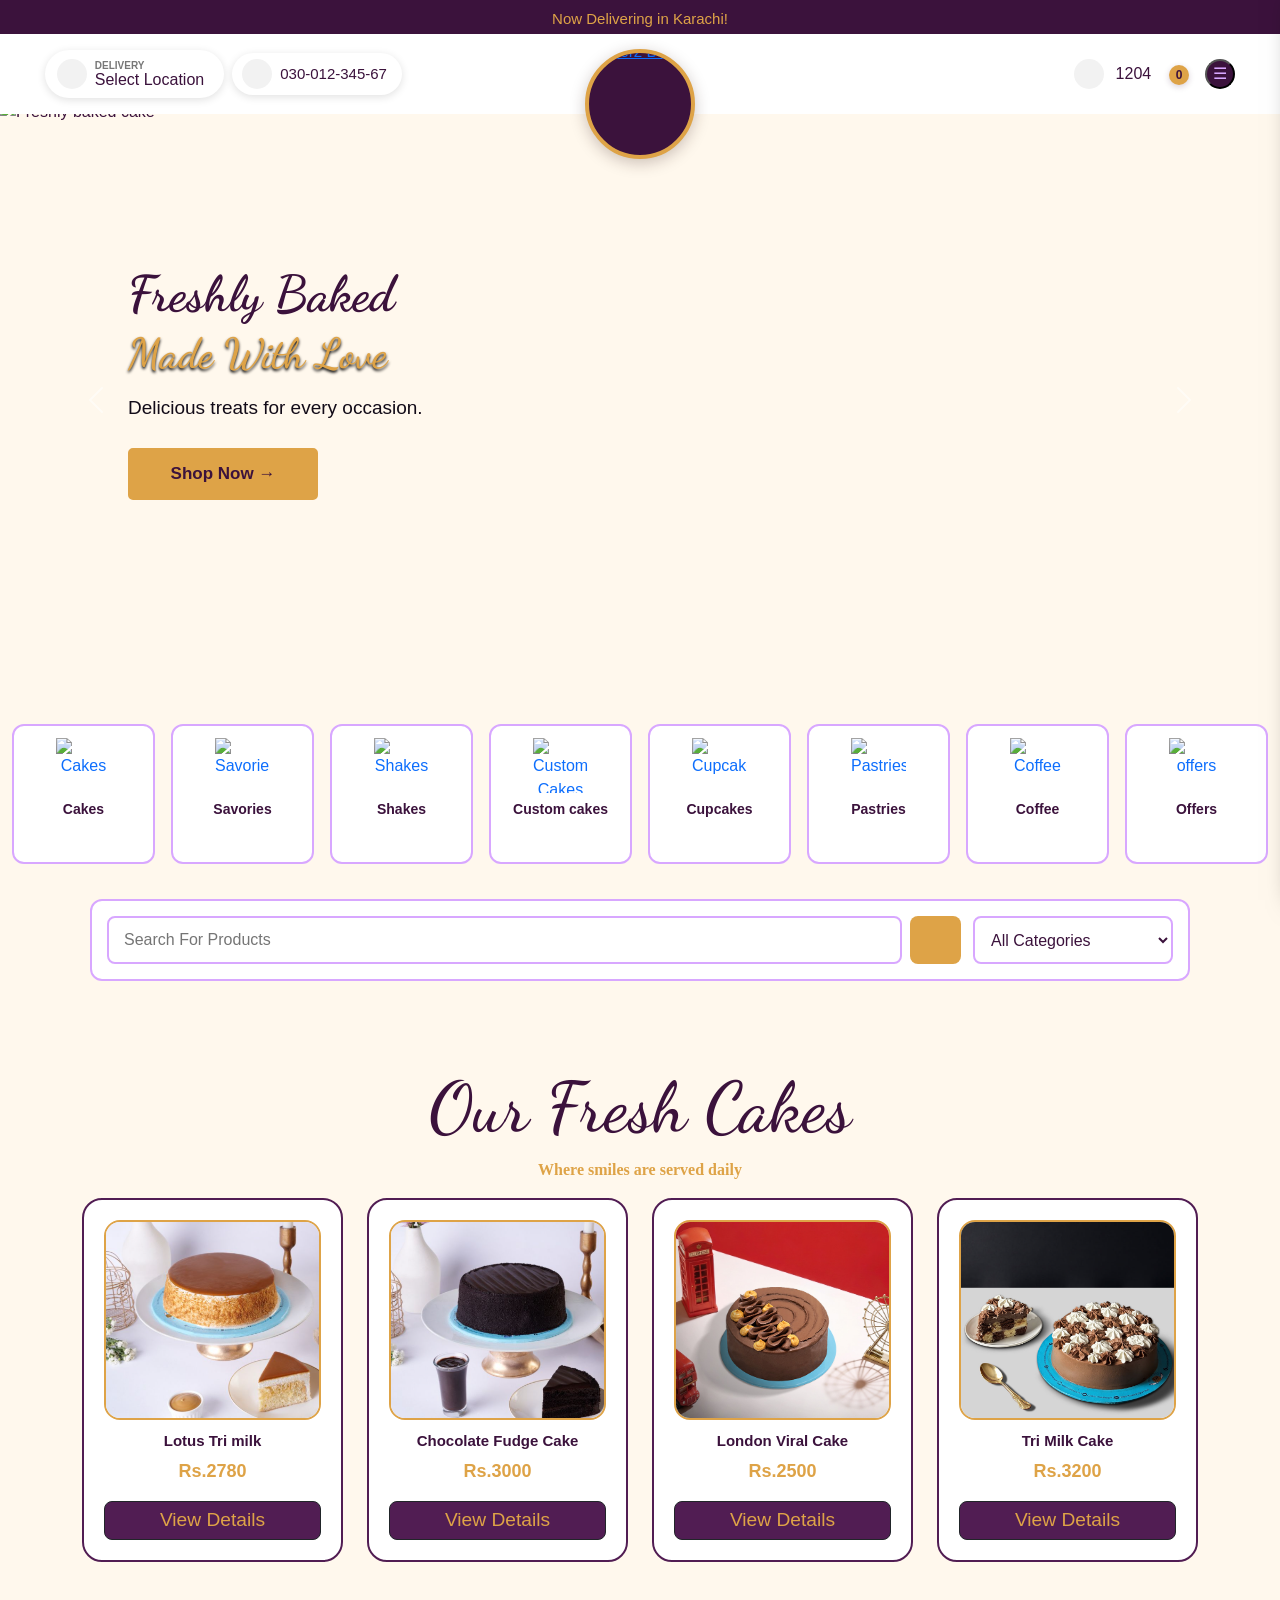
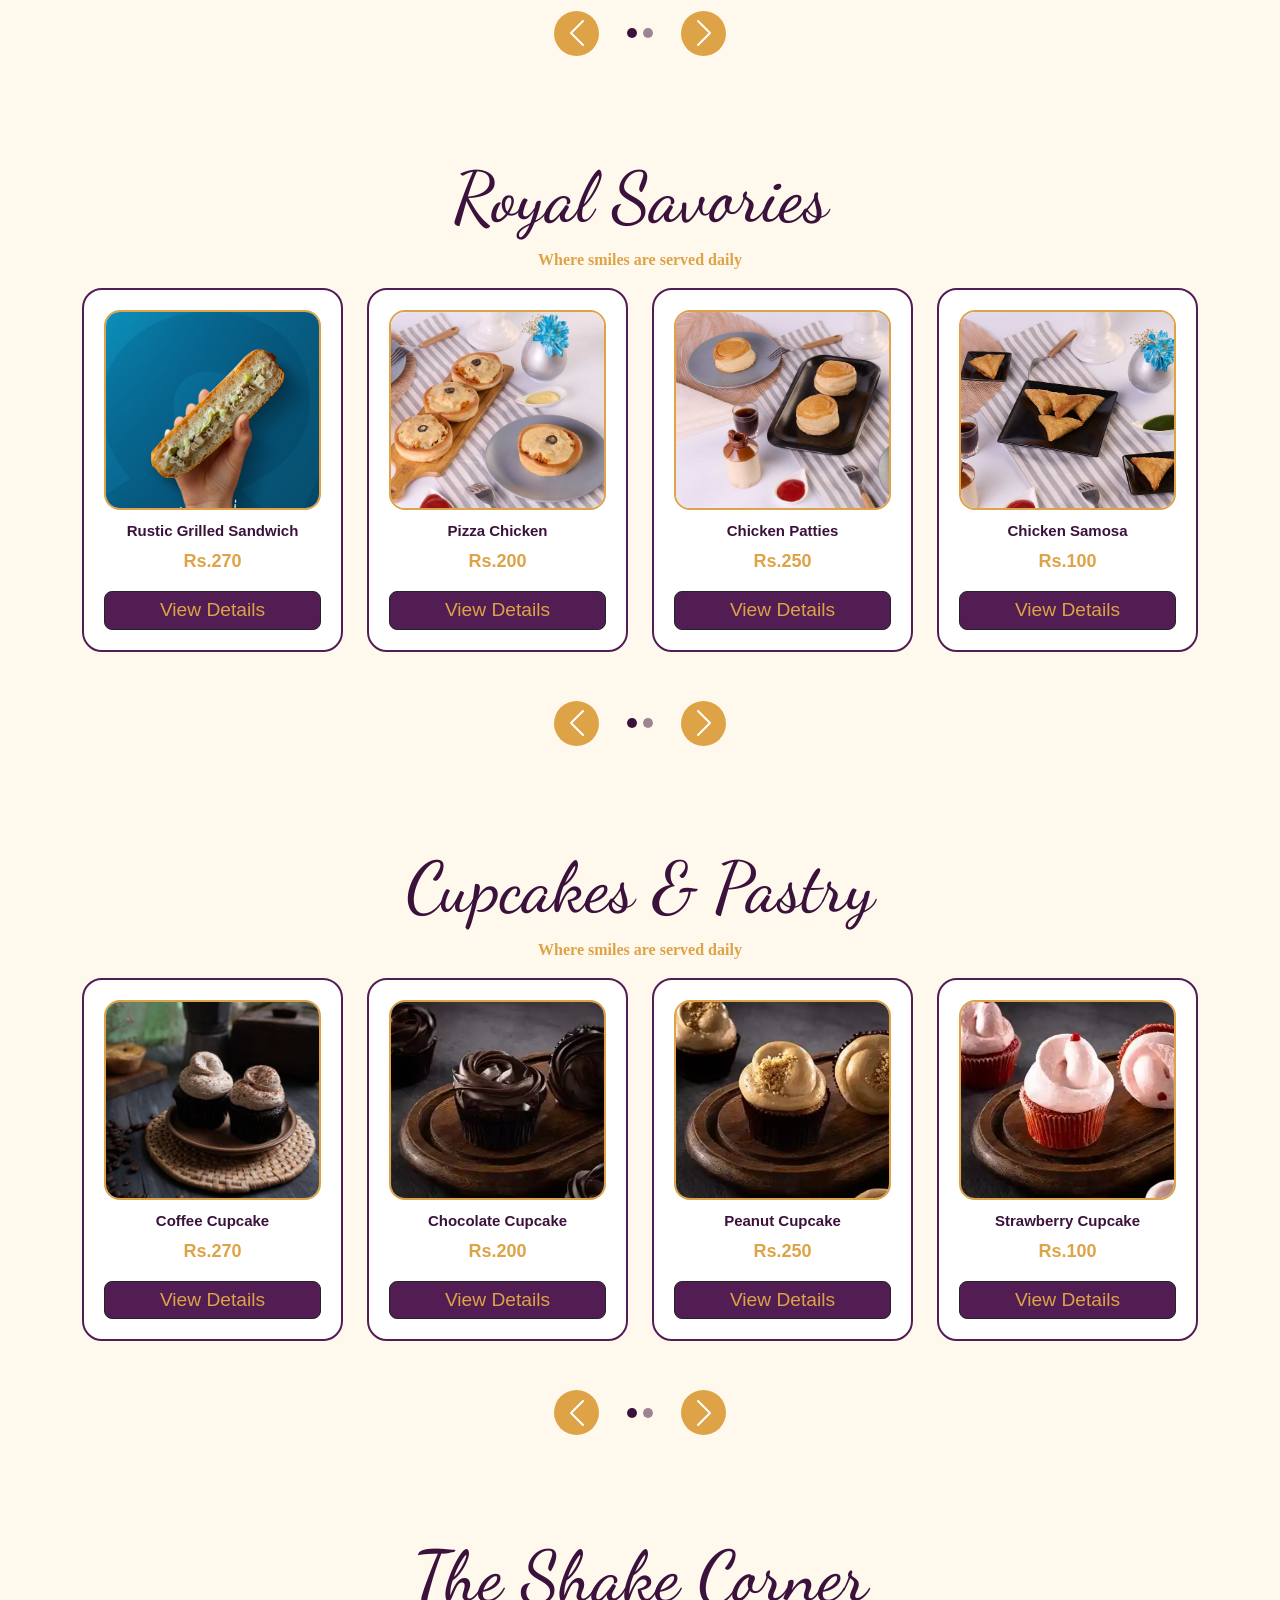
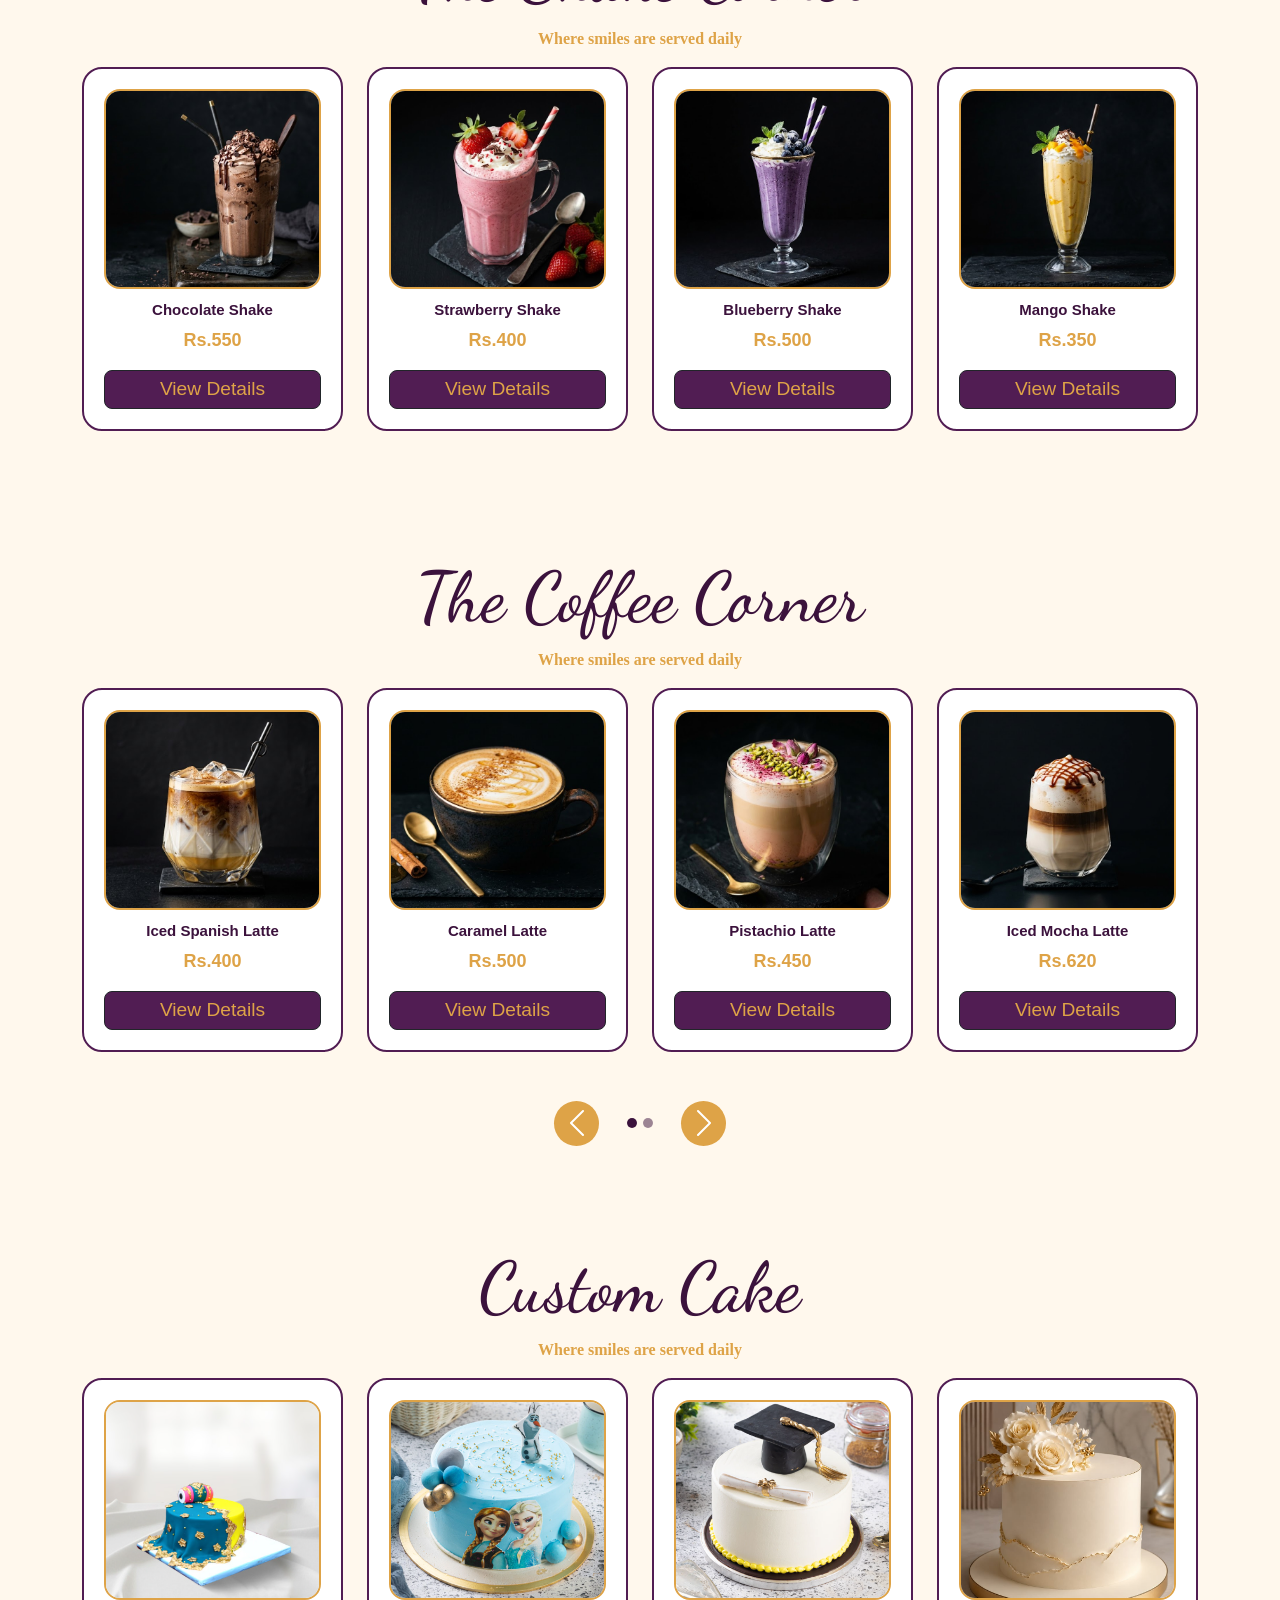
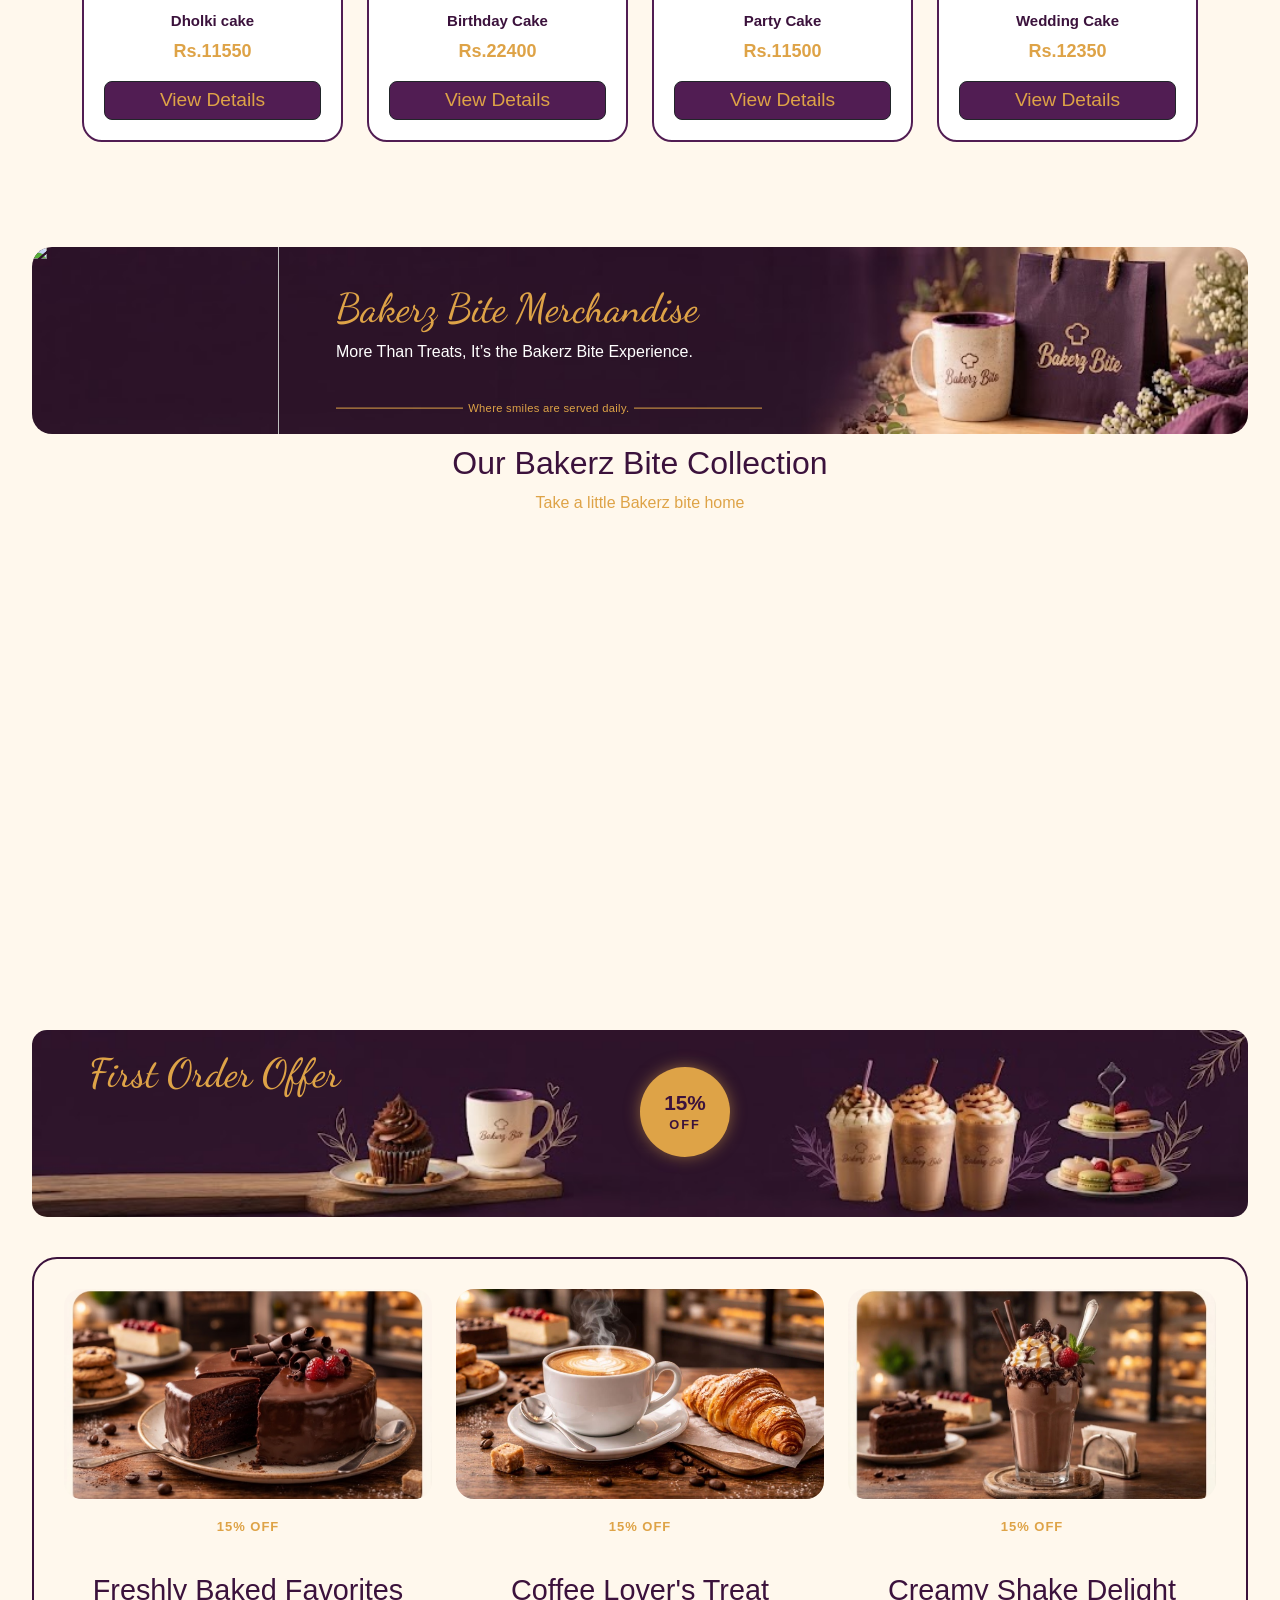
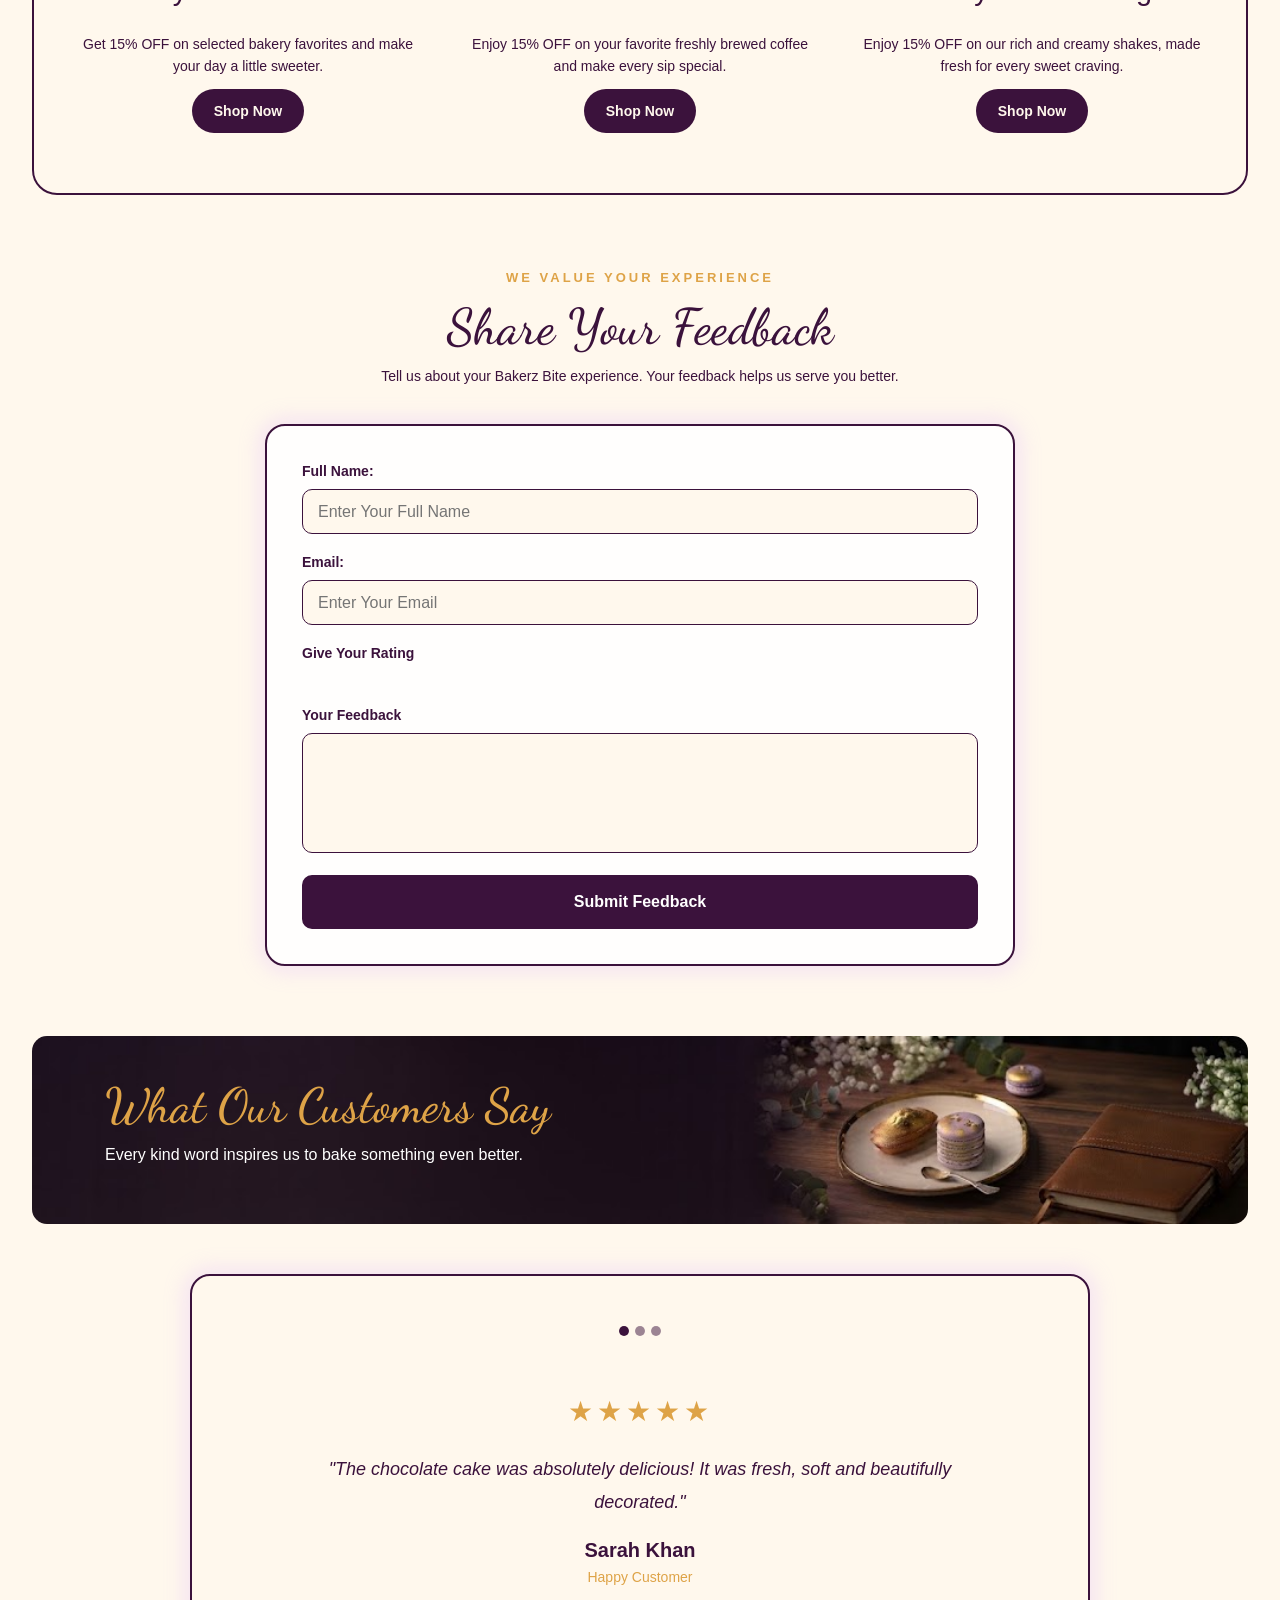
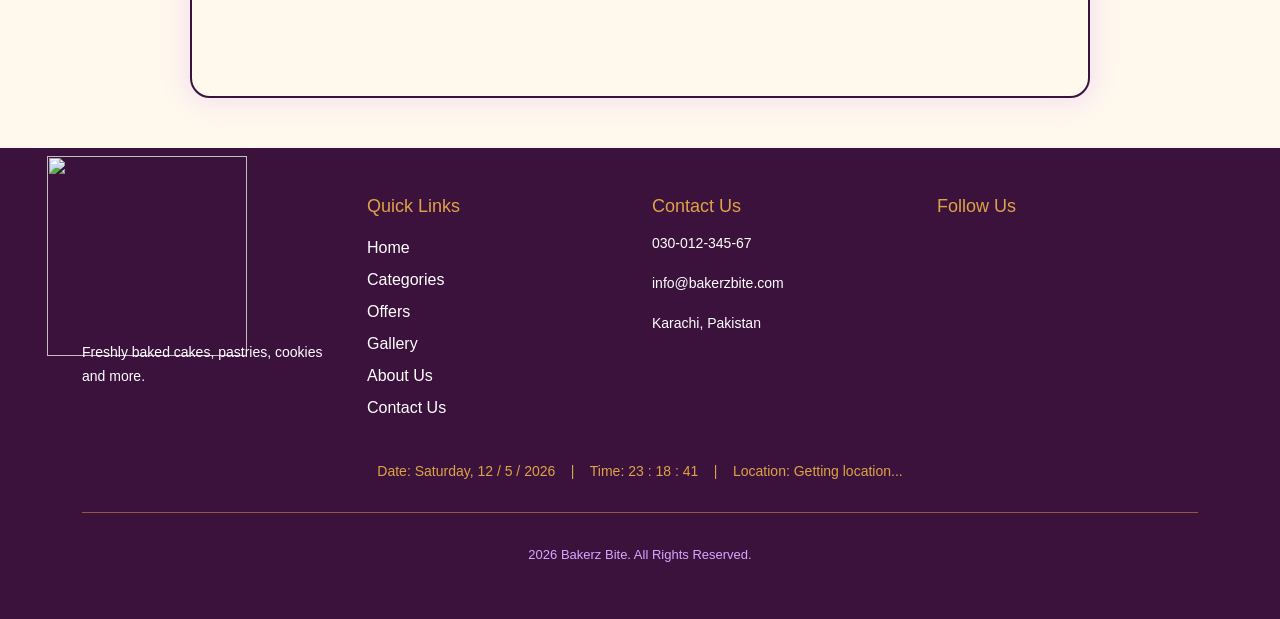
==== index.html @ 6501cbfc "bakerz bite source code" ====
<!DOCTYPE html>
<html lang="en">

<head>
  <meta charset="UTF-8">
  <meta name="viewport" content="width=device-width, initial-scale=1.0">
  <title>Bakerz Bite</title>


  <!-- Favicon -->
  <link rel="shortcut icon" href="Material/logo with bg.png" type="image/x-icon">

  <!-- Bs Cdn Css V 5.3 -->
  <link href="https://cdn.jsdelivr.net/npm/bootstrap@5.3.8/dist/css/bootstrap.min.css" rel="stylesheet"
    integrity="sha384-sRIl4kxILFvY47J16cr9ZwB07vP4J8+LH7qKQnuqkuIAvNWLzeN8tE5YBujZqJLB" crossorigin="anonymous">



  <!-- dancing script  -->
  <link rel="preconnect" href="https://fonts.googleapis.com">
  <link rel="preconnect" href="https://fonts.gstatic.com" crossorigin>
  <link
    href="https://fonts.googleapis.com/css2?family=Dancing+Script:wght@400..700&family=Great+Vibes&family=Playfair+Display:ital,wght@0,400..900;1,400..900&family=Poppins:ital,wght@0,100;0,200;0,300;0,400;0,500;0,600;0,700;0,800;0,900;1,100;1,200;1,300;1,400;1,500;1,600;1,700;1,800;1,900&display=swap"
    rel="stylesheet">



  <!-- AOS CDN CSS LINK  -->
  <link href="https://unpkg.com/aos@2.3.1/dist/aos.css" rel="stylesheet">

  <!-- lightbox2 css cdn  -->
  <link rel="stylesheet" href="https://cdnjs.cloudflare.com/ajax/libs/lightbox2/2.12.0/css/lightbox.min.css"
    integrity="sha512-syoVEtpqX1CXqIWO4cTmlEfUKIqzne0NisLTmR4xGZNxNCjge36r1N9hJPCHVd1vPYAlAWHWFDFenTpn8ju2BA=="
    crossorigin="anonymous" referrerpolicy="no-referrer">

  <!-- fontawesome cdn  -->
  <link rel="stylesheet" href="https://cdnjs.cloudflare.com/ajax/libs/font-awesome/7.3.0/css/all.min.css"
    integrity="sha512-ApSLB1Pd3/bZN8fWB/RG9YhN/7bd9Hkf3AGaE2mPfebjrxagjuBtx2GcgdqIlJkUzwylBo61r9Xa9NmgBI0swA=="
    crossorigin="anonymous" referrerpolicy="no-referrer" />


  <!-- css link  -->
  <link rel="stylesheet" href="style.css">



</head>

<body>


  <header>
    <!-- Top Bar -->
    <div class="top-bar">
      <p>Now Delivering in Karachi!</p>


    </div>
    <!-- Navbar -->
    <nav class="navitem">
      <div class="nav-left">
        <!--  LOCATION  -->

        <div class="location" onclick="openLocationPopup()">

          <div class="location-icon">
            <i class="fa-solid fa-location-dot"></i>
          </div>

          <div class="location-content">
            <span class="location-title">DELIVERY</span>
            <span id="display">Select Location</span>
          </div>

          <div class="location-arrow">
            <i class="fa-solid fa-chevron-right"></i>
          </div>

        </div>


        <!--  LOCATION POPUP -->

        <div class="location-popup" id="locationPopup">

          <div class="location-modal">

            <!-- Close Button -->
            <button class="close-location" onclick="closeLocationPopup()">
              &times;
            </button>


            <!-- Logo -->
            <div class="popup-logo-box">
              <img src="Material/logo.png" alt="Bakerz Bite">
            </div>


            <!-- Heading -->
            <h2>Select Your Order Type</h2>


            <!-- Delivery / Pick-Up -->
            <div class="order-type">

              <button class="order-btn active" id="deliveryBtn">
                Delivery
              </button>

              <button class="order-btn" id="pickupBtn">
                Pick-Up
              </button>

            </div>


            <!-- Location Text -->
            <p class="location-question">
              Please select your location
            </p>


            <!-- City -->
            <label for="citySelect">
              City
            </label>

            <input type="text" value="Karachi" disabled class="popup-select">



            <!-- Area -->
            <label for="areaSelect">
              Please select your area
            </label>

            <select id="areaSelect" class="popup-select">

              <option value="">
                Select Location
              </option>

            </select>


            <!-- Select Button -->
            <button class="select-location-btn" onclick="confirmLocation()">
              Select
            </button>

          </div>

        </div>

        <!-- Call & Order -->
        <div class="call text">
          <div class="call-icon"> <i class="fa-solid fa-phone"></i> </div>030-012-345-67
        </div>
      </div>

      <!-- Logo -->
      <a href="" class="navlogo"><img src="Material/Logo.png" alt="Bakerz Bite"></a>
      <!-- Visitor Counter -->
      <div class="nav-right">
        <div class="visitor "> <i class="fa-regular fa-user vc"></i><span id="counter">1204</span> </div>

        <!-- Cart -->
        <div class="cart"><i class="fa-solid fa-cart-shopping"></i>
          <span id="cart-count">0</span>
        </div>

        <!-- Menu Button -->
        <button class="menu-btn" id="menuBtn" onclick="toggleMenu()">☰</button>
      </div>


      <div class="nav-menu" id="navMenu">

        <!-- Close Button -->
        <button class="close-btn" onclick="toggleMenu()">×</button>


        <a href="#home">Home</a>
        <a href="#merchandise">Merchandise</a>
        <a href="#offers">Offers</a>
        <a href="About.html#gallery">Gallery</a>
        <a href="About.html">About Us</a>
        <a href="contact.html#faq">FAQ</a>
        <a href="contact.html">Contact Us</a>
      </div>
    </nav>
    

    <!-- Main Content -->
    <main id="home">

      <!--Caraosel  -->
      <div id="heroCarousel" class="carousel slide hero-wrapper" data-bs-ride="carousel" data-bs-interval="4000">


        <!-- Carousel Images -->
        <div class="carousel-inner">

          <!-- Slide 1 -->
          <div class="carousel-item active">

            <img src="material/hero.png" class="d-block w-100" alt="Freshly baked cake">

            <div class="carousel-caption hero-text">

              <h1>Freshly Baked</h1>

              <h2>Made With Love</h2>

              <p>Delicious treats for every occasion.</p>

              <a href="#cake" style="text-decoration: none;">
                <button class="hero-shop-btn">
                  Shop Now →
                </button>
              </a>

            </div>

          </div>


          <!-- Slide 2 -->
          <div class="carousel-item">

            <img src="material/hero 2.png" class="d-block w-100" alt="Fresh bakery products">

            <div class="carousel-caption hero-text">

              <h1>Sweet Moments</h1>

              <h2>Made Fresh Daily</h2>

              <p>Delicious treats baked just for you.</p>

              <a href="#cake" style="text-decoration: none;">
                <button class="hero-shop-btn">
                  Shop Now →
                </button>
              </a>

            </div>

          </div>


          <!-- Slide 3 -->
          <div class="carousel-item">

            <img src="material/hero 3.png" class="d-block w-100" alt="Bakery special">

            <div class="carousel-caption hero-text">

              <h1>Delicious Treats</h1>

              <h2>For Every Occasion</h2>

              <p>Freshly prepared with love and care.</p>

              <a href="#cake" style="text-decoration: none;">
                <button class="hero-shop-btn">
                  Shop Now →
                </button>
              </a>

            </div>

          </div>


          <!-- Slide 4 -->
          <div class="carousel-item">

            <img src="material/hero 4.png" class="d-block w-100" alt="Bakery collection">

            <div class="carousel-caption hero-text">

              <h1>Our Special Collection</h1>

              <h2>Taste The Difference</h2>

              <p>Discover your favorite bakery delights.</p>

              <a href="#cake" style="text-decoration: none;">
                <button class="hero-shop-btn">
                  Shop Now →
                </button>
              </a>
            </div>

          </div>

        </div>


        <!-- Previous Button -->
        <button class="carousel-control-prev" type="button" data-bs-target="#heroCarousel" data-bs-slide="prev">

          <span class="carousel-control-prev-icon" aria-hidden="true">
          </span>

          <span class="visually-hidden">
            Previous
          </span>

        </button>


        <!-- Next Button -->
        <button class="carousel-control-next" type="button" data-bs-target="#heroCarousel" data-bs-slide="next">

          <span class="carousel-control-next-icon" aria-hidden="true">
          </span>

          <span class="visually-hidden">
            Next
          </span>

        </button>

      </div>


      <!-- Categories -->
      <div class="container-fluid my-4">
        <div class="row text-center g-3">

          <div class="col">
            <div class="category">
              <a href="#cake">
                <img src="Material/cake icon.png" alt="Cakes">

                <p>Cakes</p>
              </a>
            </div>
          </div>

          <div class="col">
            <div class="category">
              <a href="#savory">
                <img src="Material/savories icon.png" alt="Savories">

                <p>Savories</p>
              </a>
            </div>
          </div>

          <div class="col">
            <div class="category">
              <a href="#shake">
                <img src="Material/shake icon (2).png" alt="Shakes">

                <p>Shakes</p>
              </a>
            </div>
          </div>

          <div class="col">
            <div class="category">
              <a href="#customized">
                <img src="Material/customize cake icon.png" alt="Custom Cakes">

                <p>Custom cakes</p>
              </a>
            </div>
          </div>

          <div class="col">
            <div class="category">
              <a href="#brownies">
                <img src="Material/cupcake icon.png" alt="Cupcakes">

                <p>Cupcakes</p>
              </a>
            </div>
          </div>

          <div class="col">
            <div class="category">
              <a href="#brownies">
                <img src="Material/brownie icon.png" alt="Pastries">

                <p>Pastries</p>
              </a>
            </div>
          </div>

          <div class="col">
            <div class="category">
              <a href="#coffee">
                <img src="Material/coffee icon.png" alt="Coffee">

                <p>Coffee</p>
              </a>
            </div>
          </div>

          <div class="col">
            <div class="category">
              <a href="#offers">
                <img src="Material/offer icon.png" alt="offers">

                <p>Offers</p>
              </a>
            </div>
          </div>

        </div>
      </div>

      <!-- Search & Filters -->
      <div class="search-filter">

        <!-- Search -->
        <form id="searchForm" class="search-box">
          <input id="searchInput" type="search" placeholder="Search For Products">
          <button type="submit"><i class="fa-solid fa-magnifying-glass"></i></button>
        </form>

        <!-- Category -->

        <select class="filter-box" id="categoryFilter">
          <option value="all">All Categories</option>
          <option value="cakes">Cakes</option>
          <option value="savories">Savories</option>
          <option value="cupcakes">Cupcakes & Pastries</option>
          <option value="shakes">Shakes</option>
          <option value="coffee">Coffee</option>
          <option value="custom cakes">Custom Cakes</option>
          <option value="merchandise">Merchandise</option>
        </select>


      </div>

    </main>

  </header>


  <!-- cake cards  -->
  <section class="bakery-section" id="cake">
    <!-- bs carousel -->
    <div id="bakerySlider" class="carousel slide container" data-bs-ride="false">
      <div class="text-center our-bakery">
        <h1 data-aos="fade-right">Our Fresh Cakes</h1>
        <p>Where smiles are served daily</p>
      </div>

      <!-- carousel-inner  -->
      <div class="carousel-inner ">
        <!-- slide1  -->
        <div class="carousel-item active">
          <div class="row g-4 border-item">
            <!-- product1 -->
            <div class="col-12 col-sm-6 col-lg-3 ">
              <div class="card bakery-card ">
                <img src="MATERIAL/cake1.jpg" alt="cake">
                <div class="card-body text-center">
                  <h6> Lotus Tri milk</h6>
                  <p class="price">Rs.2780</p>
                  <button class="btn btn-dark w-100 btn-sm" data-bs-toggle="modal" data-bs-target="#c1">View Details
                  </button>
                </div>
              </div>
            </div>

            <!-- product2 -->
            <div class="col-12 col-sm-6 col-lg-3 ">
              <div class="card bakery-card">
                <img src="MATERIAL/cake2.jpg" alt="cake">
                <div class="card-body text-center">
                  <h6> Chocolate Fudge Cake</h6>
                  <p class="price">Rs.3000</p>
                  <button class="btn btn-dark w-100 btn-sm" data-bs-toggle="modal" data-bs-target="#c2">View Details
                  </button>
                </div>
              </div>
            </div>

            <!-- product3  -->
            <div class="col-12 col-sm-6 col-lg-3">
              <div class="card bakery-card">
                <img src="MATERIAL/cake3.jpg" alt="cake">
                <div class="card-body text-center">
                  <h6>London Viral Cake</h6>
                  <p class="price">Rs.2500</p>
                  <button class="btn btn-dark w-100 btn-sm" data-bs-toggle="modal" data-bs-target="#c3">View Details
                  </button>
                </div>
              </div>
            </div>

            <!-- product4  -->
            <div class="col-12 col-sm-6 col-lg-3">
              <div class="card bakery-card">
                <img src="MATERIAL/cake4.png" alt="cake">
                <div class="card-body text-center">
                  <h6> Tri Milk Cake</h6>
                  <p class="price">Rs.3200</p>
                  <button class="btn btn-dark w-100 btn-sm" data-bs-toggle="modal" data-bs-target="#c4">View Details
                  </button>
                </div>
              </div>
            </div>

          </div>
          <!-- </div> -->
        </div>

        <!-- slide2 -->
        <div class="carousel-item ">
          <div class="row g-4">
            <!-- product1 -->
            <div class="col-12 col-sm-6 col-lg-3">
              <div class="card bakery-card">
                <img src="MATERIAL/cake5.png" alt="cake">
                <div class="card-body text-center">
                  <h6>Rainbow Cake</h6>
                  <p class="price">Rs.2800</p>
                  <button class="btn btn-dark w-100 btn-sm" data-bs-toggle="modal" data-bs-target="#c5">View Details
                  </button>
                </div>
              </div>
            </div>

            <!-- product2 -->
            <div class="col-12 col-sm-6 col-lg-3">
              <div class="card bakery-card">
                <img src="MATERIAL/cake6.jpg" alt="cake">
                <div class="card-body text-center">
                  <h6>Choco-Rose Fantasy</h6>
                  <p class="price">Rs.3500</p>
                  <button class="btn btn-dark w-100 btn-sm" data-bs-toggle="modal" data-bs-target="#c6">View Details
                  </button>
                </div>
              </div>
            </div>

            <!-- product3  -->
            <div class="col-12 col-sm-6 col-lg-3">
              <div class="card bakery-card">
                <img src="MATERIAL/cake7.jpg" alt="cake">
                <div class="card-body text-center">
                  <h6>Vanilla Caramel Cake</h6>
                  <p class="price">Rs.2730</p>
                  <button class="btn btn-dark w-100 btn-sm" data-bs-toggle="modal" data-bs-target="#c7">View Details
                  </button>
                </div>
              </div>
            </div>

            <!-- product4  -->
            <div class="col-12 col-sm-6 col-lg-3">
              <div class="card bakery-card">
                <img src="MATERIAL/cake8.jpg" alt="cake">
                <div class="card-body text-center">
                  <h6>Mocha Java Cake</h6>
                  <p class="price">Rs.3100</p>
                  <button class="btn btn-dark w-100 btn-sm" data-bs-toggle="modal" data-bs-target="#c8">View Details
                  </button>
                </div>
              </div>
            </div>

          </div>
        </div>
      </div>

      <!-- arrow controls -->
      <div class="d-flex justify-content-center align-items-center mt-4">
        <button class="carousel-control-prev arrow-bottom" type="button" data-bs-target="#bakerySlider"
          data-bs-slide="prev">
          <span class="carousel-control-prev-icon"></span>
        </button>

        <div class="carousel-indicators">
          <button type="button" data-bs-target="#bakerySlider" data-bs-slide-to="0" class="active"></button>
          <button type="button" data-bs-target="#bakerySlider" data-bs-slide-to="1"></button>
        </div>
        <button class="carousel-control-next arrow-bottom" type="button" data-bs-target="#bakerySlider"
          data-bs-slide="next">
          <span class="carousel-control-next-icon"></span>
        </button>
      </div>

      <!-- end -->
    </div>
  </section>



  <!-- Savories -->
  <section class="bakery-section" id="savory">
    <!-- bs carousel -->
    <div id="bakerySlider2" class="carousel slide container" data-bs-ride="false">

      <div class="text-center our-bakery">
        <h1 data-aos="fade-right">Royal Savories</h1>
        <p>Where smiles are served daily</p>
      </div>

      <!-- carousel-inner  -->
      <div class="carousel-inner ">
        <!-- slide1  -->
        <div class="carousel-item active">
          <div class="row g-4 border-item">
            <!-- product1 -->
            <div class="col-12 col-sm-6 col-lg-3  ">
              <div class="card bakery-card ">
                <img src="MATERIAL/savory1.png" alt="cake">
                <div class="card-body text-center">
                  <h6> Rustic Grilled Sandwich</h6>
                  <p class="price">Rs.270</p>
                  <button class="btn btn-dark w-100 btn-sm" data-bs-toggle="modal" data-bs-target="#s1">View Details
                  </button>
                </div>
              </div>
            </div>

            <!-- product2 -->
            <div class="col-12 col-sm-6 col-lg-3">
              <div class="card bakery-card">
                <img src="MATERIAL/savory2.jpg" alt="cake">
                <div class="card-body text-center">
                  <h6> Pizza Chicken</h6>
                  <p class="price">Rs.200</p>
                  <button class="btn btn-dark w-100 btn-sm" data-bs-toggle="modal" data-bs-target="#s2">View Details
                  </button>
                </div>
              </div>
            </div>

            <!-- product3  -->
            <div class="col-12 col-sm-6 col-lg-3">
              <div class="card bakery-card">
                <img src="MATERIAL/savory3.jpg" alt="cake">
                <div class="card-body text-center">
                  <h6>Chicken Patties</h6>
                  <p class="price">Rs.250</p>
                  <button class="btn btn-dark w-100 btn-sm" data-bs-toggle="modal" data-bs-target="#s3">View Details
                  </button>
                </div>
              </div>
            </div>

            <!-- product4  -->
            <div class="col-12 col-sm-6 col-lg-3">
              <div class="card bakery-card">
                <img src="MATERIAL/savory4.jpg" alt="cake">
                <div class="card-body text-center">
                  <h6> Chicken Samosa</h6>
                  <p class="price">Rs.100</p>
                  <button class="btn btn-dark w-100 btn-sm" data-bs-toggle="modal" data-bs-target="#s4">View Details
                  </button>
                </div>
              </div>
            </div>

          </div>
          <!-- </div> -->
        </div>

        <!-- slide2 -->
        <div class="carousel-item ">
          <div class="row g-4">
            <!-- product1 -->
            <div class="col-12 col-sm-6 col-lg-3">
              <div class="card bakery-card">
                <img src="MATERIAL/savory5.jpg" alt="cake">
                <div class="card-body text-center">
                  <h6>Chicken Bread</h6>
                  <p class="price">Rs.280</p>
                  <button class="btn btn-dark w-100 btn-sm" data-bs-toggle="modal" data-bs-target="#s5">  View Details
                  </button>
                </div>
              </div>
            </div>

            <!-- product2 -->
            <div class="col-12 col-sm-6 col-lg-3">
              <div class="card bakery-card">
                <img src="MATERIAL/savory6.jpg" alt="cake">
                <div class="card-body text-center">
                  <h6>Chicken Tikka Sandwich</h6>
                  <p class="price">Rs.350</p>
                  <button class="btn btn-dark w-100 btn-sm" data-bs-toggle="modal" data-bs-target="#s6">View Details
                  </button>
                </div>
              </div>
            </div>

            <!-- product3  -->
            <div class="col-12 col-sm-6 col-lg-3">
              <div class="card bakery-card">
                <img src="MATERIAL/savory7.jpg" alt="cake">
                <div class="card-body text-center">
                  <h6>Cheese Straws</h6>
                  <p class="price">Rs.270</p>
                  <button class="btn btn-dark w-100 btn-sm" data-bs-toggle="modal" data-bs-target="#s7">View Details
                  </button>
                </div>
              </div>
            </div>

            <!-- product4  -->
            <div class="col-12 col-sm-6 col-lg-3">
              <div class="card bakery-card">
                <img src="MATERIAL/savory8.jpg" alt="cake">
                <div class="card-body text-center">
                  <h6>Empanada</h6>
                  <p class="price">Rs.300</p>
                  <button class="btn  w-100 btn-sm" data-bs-toggle="modal" data-bs-target="#s8">View Details </button>
                </div>
              </div>
            </div>

          </div>
        </div>
      </div>

      <!-- arrow controls -->
      <div class="d-flex justify-content-center align-items-center mt-4">
        <button class="carousel-control-prev arrow-bottom" type="button" data-bs-target="#bakerySlider2"
          data-bs-slide="prev">
          <span class="carousel-control-prev-icon"></span>
        </button>

        <div class="carousel-indicators">
          <button type="button" data-bs-target="#bakerySlider2" data-bs-slide-to="0" class="active"></button>
          <button type="button" data-bs-target="#bakerySlider2" data-bs-slide-to="1"></button>
        </div>
        <button class="carousel-control-next arrow-bottom" type="button" data-bs-target="#bakerySlider2"
          data-bs-slide="next">
          <span class="carousel-control-next-icon"></span>
        </button>
      </div>

      <!-- end -->
    </div>
  </section>

  <!-- cupcakes / pastry -->
  <section class="bakery-section" id="brownies">
    <!-- bs carousel -->
    <div id="bakerySlider3" class="carousel slide container" data-bs-ride="false">

      <div class="text-center our-bakery">
        <h1 data-aos="fade-right">Cupcakes & Pastry</h1>
        <p>Where smiles are served daily</p>
      </div>
      <!-- carousel-inner  -->
      <div class="carousel-inner ">


        <div class="carousel-item active">
          <div class="row g-4 border-item">
            <!-- product1 -->
            <div class="col-12 col-sm-6 col-lg-3  ">
              <div class="card bakery-card ">
                <img src="MATERIAL/cupcake1.jpeg" alt="cake">
                <div class="card-body text-center">
                  <h6> Coffee Cupcake</h6>
                  <p class="price">Rs.270</p>
                  <button class="btn btn-dark w-100 btn-sm" data-bs-toggle="modal" data-bs-target="#b1">View Details
                  </button>
                </div>
              </div>
            </div>

            <!-- product2 -->
            <div class="col-12 col-sm-6 col-lg-3">
              <div class="card bakery-card">
                <img src="MATERIAL/cupcake2.webp" alt="cake">
                <div class="card-body text-center">
                  <h6> Chocolate Cupcake</h6>
                  <p class="price">Rs.200</p>
                  <button class="btn btn-dark w-100 btn-sm" data-bs-toggle="modal" data-bs-target="#b2">View Details
                  </button>
                </div>
              </div>
            </div>

            <!-- product3  -->
            <div class="col-12 col-sm-6 col-lg-3">
              <div class="card bakery-card">
                <img src="MATERIAL/cupcake3.webp" alt="cake">
                <div class="card-body text-center">
                  <h6>Peanut Cupcake</h6>
                  <p class="price">Rs.250</p>
                  <button class="btn btn-dark w-100 btn-sm" data-bs-toggle="modal" data-bs-target="#b3">View Details
                  </button>
                </div>
              </div>
            </div>

            <!-- product4  -->
            <div class="col-12 col-sm-6 col-lg-3">
              <div class="card bakery-card">
                <img src="MATERIAL/cupcake4.webp" alt="cake">
                <div class="card-body text-center">
                  <h6> Strawberry Cupcake</h6>
                  <p class="price">Rs.100</p>
                  <button class="btn btn-dark w-100 btn-sm" data-bs-toggle="modal" data-bs-target="#b4">View Details
                  </button>
                </div>
              </div>
            </div>

          </div>
          <!-- </div> -->
        </div>

        <!-- slide2 -->

        <div class="carousel-item ">
          <div class="row g-4">
            <!-- product1 -->
            <div class="col-12 col-sm-6 col-lg-3">
              <div class="card bakery-card">
                <img src="MATERIAL/pastry5.png" alt="cake">
                <div class="card-body text-center">
                  <h6>Alaska pastry</h6>
                  <p class="price">Rs.280</p>
                  <button class="btn btn-dark w-100 btn-sm" data-bs-toggle="modal" data-bs-target="#b5">View Details
                  </button>
                </div>
              </div>
            </div>

            <!-- product2 -->
            <div class="col-12 col-sm-6 col-lg-3">
              <div class="card bakery-card">
                <img src="MATERIAL/pastry6.png" alt="cake">
                <div class="card-body text-center">
                  <h6>Chocolate pastry</h6>
                  <p class="price">Rs.200</p>
                  <button class="btn btn-dark w-100 btn-sm" data-bs-toggle="modal" data-bs-target="#b6">View Details
                  </button>
                </div>
              </div>
            </div>

            <!-- product3  -->
            <div class="col-12 col-sm-6 col-lg-3">
              <div class="card bakery-card">
                <img src="MATERIAL/pastry7.png" alt="cake">
                <div class="card-body text-center">
                  <h6>Black forest pastry</h6>
                  <p class="price">Rs.270</p>
                  <button class="btn btn-dark w-100 btn-sm" data-bs-toggle="modal" data-bs-target="#b7">View Details
                  </button>
                </div>
              </div>
            </div>

            <!-- product4  -->
            <div class="col-12 col-sm-6 col-lg-3">
              <div class="card bakery-card">
                <img src="MATERIAL/pastry8.png" alt="cake">
                <div class="card-body text-center">
                  <h6>Milk Fy Pastry</h6>
                  <p class="price">Rs.220</p>
                  <button class="btn  w-100 btn-sm" data-bs-toggle="modal" data-bs-target="#b8">View Details </button>
                </div>
              </div>
            </div>

          </div>
        </div>
      </div>

      <!-- arrow controls -->
      <div class="d-flex justify-content-center align-items-center mt-4">
        <button class="carousel-control-prev arrow-bottom" type="button" data-bs-target="#bakerySlider3"
          data-bs-slide="prev">
          <span class="carousel-control-prev-icon"></span>
        </button>

        <div class="carousel-indicators">
          <button type="button" data-bs-target="#bakerySlider3" data-bs-slide-to="0" class="active"></button>
          <button type="button" data-bs-target="#bakerySlider3" data-bs-slide-to="1"></button>
        </div>
        <button class="carousel-control-next arrow-bottom" type="button" data-bs-target="#bakerySlider3"
          data-bs-slide="next">
          <span class="carousel-control-next-icon"></span>
        </button>
      </div>

      <!-- end -->
    </div>
  </section>



  <!-- shake  -->
  <section class="bakery-section" id="shake">
    <!-- bs carousel -->
    <div id="bakerySlider4" class="carousel slide container" data-bs-ride="false">

      <div class="text-center our-bakery">
        <h1 data-aos="fade-right">The Shake Corner</h1>
        <p>Where smiles are served daily</p>
      </div>

      <!-- carousel-inner  -->
      <div class="carousel-inner ">


        <div class="carousel-item active">
          <div class="row g-4 border-item">
            <!-- product1 -->
            <div class="col-12 col-sm-6 col-lg-3  ">
              <div class="card bakery-card ">
                <img src="MATERIAL/shake1.jfif" class="shake" alt="shake">
                <div class="card-body text-center">
                  <h6> Chocolate Shake</h6>
                  <p class="price">Rs.550</p>
                  <button class="btn btn-dark w-100 btn-sm" data-bs-toggle="modal" data-bs-target="#p1">View Details
                  </button>
                </div>
              </div>
            </div>

            <!-- product2 -->
            <div class="col-12 col-sm-6 col-lg-3">
              <div class="card bakery-card">
                <img src="MATERIAL/shake2.jfif" class="shake" alt="shake">
                <div class="card-body text-center">
                  <h6> Strawberry Shake</h6>
                  <p class="price">Rs.400</p>
                  <button class="btn btn-dark w-100 btn-sm" data-bs-toggle="modal" data-bs-target="#p2">View Details
                  </button>
                </div>
              </div>
            </div>

            <!-- product3  -->
            <div class="col-12 col-sm-6 col-lg-3">
              <div class="card bakery-card">
                <img src="MATERIAL/shake3.jfif" class="shake" alt="shake">
                <div class="card-body text-center">
                  <h6>Blueberry Shake</h6>
                  <p class="price">Rs.500</p>
                  <button class="btn btn-dark w-100 btn-sm" data-bs-toggle="modal" data-bs-target="#p3">View Details
                  </button>
                </div>
              </div>
            </div>

            <!-- product4  -->
            <div class="col-12 col-sm-6 col-lg-3">
              <div class="card bakery-card">
                <img src="MATERIAL/shake4.jfif" class="shake" alt="shake">
                <div class="card-body text-center">
                  <h6> Mango Shake</h6>
                  <p class="price">Rs.350</p>
                  <button class="btn btn-dark w-100 btn-sm" data-bs-toggle="modal" data-bs-target="#p4">View Details
                  </button>
                </div>
              </div>
            </div>

          </div>
          <!-- </div> -->
        </div>
      </div>
      <!-- end -->
    </div>
  </section>


  <!-- coffee -->
  <section class="bakery-section" id="coffee">
    <!-- bs carousel -->
    <div id="bakerySlider5" class="carousel slide container" data-bs-ride="false">

      <div class="text-center our-bakery">
        <h1 data-aos="fade-right">The Coffee Corner</h1>
        <p>Where smiles are served daily</p>
      </div>

      <!-- carousel-inner  -->
      <div class="carousel-inner ">
        <!-- slide1  -->
        <div class="carousel-item active">
          <div class="row g-4 border-item">
            <!-- product1 -->
            <div class="col-12 col-sm-6 col-lg-3  ">
              <div class="card bakery-card ">
                <img src="MATERIAL/coffee1.jfif" alt="cake">
                <div class="card-body text-center">
                  <h6> Iced Spanish Latte</h6>
                  <p class="price">Rs.400</p>
                  <button class="btn btn-dark w-100 btn-sm" data-bs-toggle="modal" data-bs-target="#a1">View Details
                  </button>
                </div>
              </div>
            </div>

            <!-- product2 -->
            <div class="col-12 col-sm-6 col-lg-3">
              <div class="card bakery-card">
                <img src="MATERIAL/coffee2.jfif" alt="cake">
                <div class="card-body text-center">
                  <h6> Caramel Latte</h6>
                  <p class="price">Rs.500</p>
                  <button class="btn btn-dark w-100 btn-sm" data-bs-toggle="modal" data-bs-target="#a2">View Details
                  </button>
                </div>
              </div>
            </div>

            <!-- product3  -->
            <div class="col-12 col-sm-6 col-lg-3">
              <div class="card bakery-card">
                <img src="MATERIAL/coffee3.jfif" alt="cake">
                <div class="card-body text-center">
                  <h6>Pistachio Latte</h6>
                  <p class="price">Rs.450</p>
                  <button class="btn btn-dark w-100 btn-sm" data-bs-toggle="modal" data-bs-target="#a3">View Details
                  </button>
                </div>
              </div>
            </div>

            <!-- product4  -->
            <div class="col-12 col-sm-6 col-lg-3">
              <div class="card bakery-card">
                <img src="MATERIAL/coffee4.jfif" alt="cake">
                <div class="card-body text-center">
                  <h6> Iced Mocha Latte</h6>
                  <p class="price">Rs.620</p>
                  <button class="btn btn-dark w-100 btn-sm" data-bs-toggle="modal" data-bs-target="#a4">View Details
                  </button>
                </div>
              </div>
            </div>

          </div>
          <!-- </div> -->
        </div>

        <!-- slide2 -->
        <div class="carousel-item ">
          <div class="row g-4">
            <!-- product1 -->
            <div class="col-12 col-sm-6 col-lg-3">
              <div class="card bakery-card">
                <img src="MATERIAL/coffee5.jfif" alt="cake">
                <div class="card-body text-center">
                  <h6>Chocolate Iced Latte</h6>
                  <p class="price">Rs.800</p>
                  <button class="btn btn-dark w-100 btn-sm" data-bs-toggle="modal" data-bs-target="#a5">View Details
                  </button>
                </div>
              </div>
            </div>

            <!-- product2 -->
            <div class="col-12 col-sm-6 col-lg-3">
              <div class="card bakery-card">
                <img src="MATERIAL/coffee6.jfif" alt="cake">
                <div class="card-body text-center">
                  <h6>Dalgona Coffee</h6>
                  <p class="price">Rs.700</p>
                  <button class="btn btn-dark w-100 btn-sm" data-bs-toggle="modal" data-bs-target="#a6">View Details
                  </button>
                </div>
              </div>
            </div>

            <!-- product3  -->
            <div class="col-12 col-sm-6 col-lg-3">
              <div class="card bakery-card">
                <img src="MATERIAL/coffee7.jfif" alt="cake">
                <div class="card-body text-center">
                  <h6>Vanilla Latte</h6>
                  <p class="price">Rs.730</p>
                  <button class="btn btn-dark w-100 btn-sm" data-bs-toggle="modal" data-bs-target="#a7">View Details
                  </button>
                </div>
              </div>
            </div>

            <!-- product4  -->
            <div class="col-12 col-sm-6 col-lg-3">
              <div class="card bakery-card">
                <img src="MATERIAL/coffee8.jfif" alt="cake">
                <div class="card-body text-center">
                  <h6>Chocolate Matcha</h6>
                  <p class="price">Rs.480</p>
                  <button class="btn btn-dark w-100 btn-sm" data-bs-toggle="modal" data-bs-target="#a8">View Details
                  </button>
                </div>
              </div>
            </div>

          </div>
        </div>
      </div>

      <!-- arrow controls -->
      <div class="d-flex justify-content-center align-items-center mt-4">
        <button class="carousel-control-prev arrow-bottom" type="button" data-bs-target="#bakerySlider5"
          data-bs-slide="prev">
          <span class="carousel-control-prev-icon"></span>
        </button>

        <div class="carousel-indicators">
          <button type="button" data-bs-target="#bakerySlider5" data-bs-slide-to="0" class="active"></button>
          <button type="button" data-bs-target="#bakerySlider5" data-bs-slide-to="1"></button>
        </div>
        <button class="carousel-control-next arrow-bottom" type="button" data-bs-target="#bakerySlider5"
          data-bs-slide="next">
          <span class="carousel-control-next-icon"></span>
        </button>
      </div>

      <!-- end -->
    </div>
  </section>

  <!--customized cake -->
  <section class="bakery-section" id="customized">
    <!-- bs carousel -->
    <div id="bakerySlider6" class="carousel slide container" data-bs-ride="false">

      <div class="text-center our-bakery">
        <h1 data-aos="fade-right">Custom Cake</h1>
        <p>Where smiles are served daily</p>
      </div>

      <!-- carousel-inner  -->
      <div class="carousel-inner ">


        <div class="carousel-item active">
          <div class="row g-4 border-item">
            <!-- product1 -->
            <div class="col-12 col-sm-6 col-lg-3  ">
              <div class="card bakery-card ">
                <img src="MATERIAL/customized1.png" class="shake" alt="shake">
                <div class="card-body text-center">
                  <h6> Dholki cake</h6>
                  <p class="price">Rs.11550</p>
                  <button class="btn btn-dark w-100 btn-sm" data-bs-toggle="modal" data-bs-target="#f1">View Details
                  </button>
                </div>
              </div>
            </div>

            <!-- product2 -->
            <div class="col-12 col-sm-6 col-lg-3">
              <div class="card bakery-card">
                <img src="MATERIAL/customized8.jpg" class="shake" alt="shake">
                <div class="card-body text-center">
                  <h6> Birthday Cake</h6>
                  <p class="price">Rs.22400</p>
                  <button class="btn btn-dark w-100 btn-sm" data-bs-toggle="modal" data-bs-target="#f2">View Details
                  </button>
                </div>
              </div>
            </div>

            <!-- product3  -->
            <div class="col-12 col-sm-6 col-lg-3">
              <div class="card bakery-card">
                <img src="MATERIAL/customized3.jpg" class="shake" alt="shake">
                <div class="card-body text-center">
                  <h6>Party Cake</h6>
                  <p class="price">Rs.11500</p>
                  <button class="btn btn-dark w-100 btn-sm" data-bs-toggle="modal" data-bs-target="#f3">View Details
                  </button>
                </div>
              </div>
            </div>

            <!-- product4  -->
            <div class="col-12 col-sm-6 col-lg-3">
              <div class="card bakery-card">
                <img src="MATERIAL/custom10.jpeg" class="shake" alt="shake">
                <div class="card-body text-center">
                  <h6> Wedding Cake</h6>
                  <p class="price">Rs.12350</p>
                  <button class="btn btn-dark w-100 btn-sm" data-bs-toggle="modal" data-bs-target="#f4">View Details
                  </button>
                </div>
              </div>
            </div>

          </div>
          <!-- </div> -->
        </div>
      </div>
      <!-- end -->
    </div>
  </section>



  <!-- cake modal  -->
  <!-- modal1 -->
  <div class="modal fade cake-modal " id="c1" tabindex="-1">
    <div class="modal-dialog modal-xl modal-dialog-centered">
      <div class="modal-content">

        <div class="modal-body p-0">

          <div class="modal-flex">

            <!-- Cake Image -->
            <div class="modal-image">
              <img src="MATERIAL/cake1.jpg" alt="Lotus Tri Milk">
            </div>

            <!-- Right Side -->
            <div class="modal-info">

              <button type="button" class="modal-close" data-bs-dismiss="modal">
                ×
              </button>

              <h1>Lotus Tri Milk</h1>

              <h2>Rs. 2780</h2>

              <p class="modal-description">
                A soft and creamy milk cake topped with
                delicious Lotus spread and biscuit crumbs.
              </p>

              <div class="ingredients">

                <h4>Ingredients</h4>

                <p>
                  Vanilla sponge, three milk mixture,
                  Lotus spread, whipped cream and
                  Lotus biscuit crumbs.
                </p>

              </div>

              <!-- Bottom -->
              <div class="modal-bottom">

                <div class="quantity">

                  <button class="delete-btn" onclick="removeItem(1)">
                    🗑
                  </button>

                  <button onclick="decrease(1)">
                    −
                  </button>

                  <span id="qty1">1</span>

                  <button onclick="increase(1)">
                    +
                  </button>

                </div>

                <button class="modal-cart add-to-cart-btn" onclick="addCart('Lotus Tri Milk',2780,1)">

                  Rs. <span id="total1">2780</span>

                  <span>|</span>

                  Add to Cart →

                </button>

              </div>

            </div>

          </div>

        </div>

      </div>
    </div>
  </div>



  <!-- modal2 -->
  <div class="modal fade cake-modal" id="c2" tabindex="-1">
    <div class="modal-dialog modal-xl modal-dialog-centered">
      <div class="modal-content">

        <div class="modal-body p-0">

          <div class="modal-flex">

            <div class="modal-image">
              <img src="MATERIAL/cake2.jpg" alt="Chocolate Fudge Cake">
            </div>

            <div class="modal-info">

              <button type="button" class="modal-close" data-bs-dismiss="modal">
                ×
              </button>

              <h1>Chocolate Fudge Cake</h1>

              <h2>Rs. 3000</h2>

              <p class="modal-description">
                A rich and moist chocolate cake covered with
                smooth chocolate fudge and delicious cream.
              </p>

              <div class="ingredients">

                <h4>Ingredients</h4>

                <p>
                  Chocolate sponge, chocolate fudge,
                  whipped cream, cocoa and chocolate chips.
                </p>

              </div>

              <div class="modal-bottom">

                <div class="quantity">

                  <button class="delete-btn" onclick="removeItem(2)">
                    🗑
                  </button>

                  <button onclick="decrease(2)">
                    −
                  </button>

                  <span id="qty2">1</span>

                  <button onclick="increase(2)">
                    +
                  </button>

                </div>

                <button class="modal-cart add-to-cart-btn" onclick="addCart('Chocolate Fudge Cake',3000,2)">

                  Rs. <span id="total2">3000</span>

                  <span>|</span>

                  Add to Cart →

                </button>

              </div>

            </div>

          </div>

        </div>

      </div>
    </div>
  </div>


  <!-- modal3 -->
  <div class="modal fade cake-modal" id="c3" tabindex="-1">
    <div class="modal-dialog modal-xl modal-dialog-centered">
      <div class="modal-content">

        <div class="modal-body p-0">

          <div class="modal-flex">

            <div class="modal-image">
              <img src="MATERIAL/cake3.jpg" alt="London Viral Cake">
            </div>

            <div class="modal-info">

              <button type="button" class="modal-close" data-bs-dismiss="modal">
                ×
              </button>

              <h1>London Viral Cake</h1>

              <h2>Rs. 2500</h2>

              <p class="modal-description">
                A deliciously soft cake with creamy layers
                and a rich, irresistible chocolate topping.
              </p>

              <div class="ingredients">

                <h4>Ingredients</h4>

                <p>
                  Soft vanilla sponge, fresh cream,
                  chocolate sauce and chocolate decorations.
                </p>

              </div>

              <div class="modal-bottom">

                <div class="quantity">

                  <button class="delete-btn" onclick="removeItem(3)">
                    🗑
                  </button>

                  <button onclick="decrease(3)">
                    −
                  </button>

                  <span id="qty3">1</span>

                  <button onclick="increase(3)">
                    +
                  </button>

                </div>

                <button class="modal-cart add-to-cart-btn" onclick="addCart('London Viral Cake',2500,3)">

                  Rs. <span id="total3">2500</span>

                  <span>|</span>

                  Add to Cart →

                </button>

              </div>

            </div>

          </div>

        </div>

      </div>
    </div>
  </div>


  <!-- modal4 -->
  <div class="modal fade cake-modal" id="c4" tabindex="-1">
    <div class="modal-dialog modal-xl modal-dialog-centered">
      <div class="modal-content">

        <div class="modal-body p-0">

          <div class="modal-flex">

            <div class="modal-image">
              <img src="MATERIAL/cake4.png" alt="Tri Milk Cake">
            </div>

            <div class="modal-info">

              <button type="button" class="modal-close" data-bs-dismiss="modal">
                ×
              </button>

              <h1>Tri Milk Cake</h1>

              <h2>Rs. 3200</h2>

              <p class="modal-description">
                A soft and creamy three-milk cake with
                a delicate texture and rich milky flavor.
              </p>

              <div class="ingredients">

                <h4>Ingredients</h4>

                <p>
                  Vanilla sponge, three milk mixture,
                  whipped cream and milk caramel topping.
                </p>

              </div>

              <div class="modal-bottom">

                <div class="quantity">

                  <button class="delete-btn" onclick="removeItem(4)">
                    🗑
                  </button>

                  <button onclick="decrease(4)">
                    −
                  </button>

                  <span id="qty4">1</span>

                  <button onclick="increase(4)">
                    +
                  </button>

                </div>

                <button class="modal-cart add-to-cart-btn" onclick="addCart('Tri Milk Cake',3200,4)">

                  Rs. <span id="total4">3200</span>

                  <span>|</span>

                  Add to Cart →

                </button>

              </div>

            </div>

          </div>

        </div>

      </div>
    </div>
  </div>


  <!-- modal5 -->
  <div class="modal fade cake-modal" id="c5" tabindex="-1">
    <div class="modal-dialog modal-xl modal-dialog-centered">
      <div class="modal-content">

        <div class="modal-body p-0">

          <div class="modal-flex">

            <div class="modal-image">
              <img src="MATERIAL/cake5.png" alt="Rainbow Cake">
            </div>

            <div class="modal-info">

              <button type="button" class="modal-close" data-bs-dismiss="modal">
                ×
              </button>

              <h1>Rainbow Cake</h1>

              <h2>Rs. 2800</h2>

              <p class="modal-description">
                A colorful and soft layered cake filled with
                smooth cream and a sweet vanilla flavor.
              </p>

              <div class="ingredients">

                <h4>Ingredients</h4>

                <p>
                  Vanilla sponge, colorful cake layers,
                  whipped cream and vanilla frosting.
                </p>

              </div>

              <div class="modal-bottom">

                <div class="quantity">

                  <button class="delete-btn" onclick="removeItem(5)">
                    🗑
                  </button>

                  <button onclick="decrease(5)">
                    −
                  </button>

                  <span id="qty5">1</span>

                  <button onclick="increase(5)">
                    +
                  </button>

                </div>

                <button class="modal-cart add-to-cart-btn" onclick="addCart('Rainbow Cake',2800,5)">

                  Rs. <span id="total5">2800</span>

                  <span>|</span>

                  Add to Cart →

                </button>

              </div>

            </div>

          </div>

        </div>

      </div>
    </div>
  </div>


  <!-- modal6 -->
  <div class="modal fade cake-modal" id="c6" tabindex="-1">
    <div class="modal-dialog modal-xl modal-dialog-centered">
      <div class="modal-content">

        <div class="modal-body p-0">

          <div class="modal-flex">

            <div class="modal-image">
              <img src="MATERIAL/cake6.jpg" alt="Choco-Rose Fantasy">
            </div>

            <div class="modal-info">

              <button type="button" class="modal-close" data-bs-dismiss="modal">
                ×
              </button>

              <h1>Choco-Rose Fantasy</h1>

              <h2>Rs. 3500</h2>

              <p class="modal-description">
                A luxurious chocolate cake decorated with
                creamy rose details and rich chocolate flavor.
              </p>

              <div class="ingredients">

                <h4>Ingredients</h4>

                <p>
                  Chocolate sponge, chocolate ganache,
                  whipped cream and rose-flavored decorations.
                </p>

              </div>

              <div class="modal-bottom">

                <div class="quantity">

                  <button class="delete-btn" onclick="removeItem(6)">
                    🗑
                  </button>

                  <button onclick="decrease(6)">
                    −
                  </button>

                  <span id="qty6">1</span>

                  <button onclick="increase(6)">
                    +
                  </button>

                </div>

                <button class="modal-cart add-to-cart-btn" onclick="addCart('Choco-Rose Fantasy',3500,6)">

                  Rs. <span id="total6">3500</span>

                  <span>|</span>

                  Add to Cart →

                </button>

              </div>

            </div>

          </div>

        </div>

      </div>
    </div>
  </div>


  <!-- modal7 -->
  <div class="modal fade cake-modal" id="c7" tabindex="-1">
    <div class="modal-dialog modal-xl modal-dialog-centered">
      <div class="modal-content">

        <div class="modal-body p-0">

          <div class="modal-flex">

            <div class="modal-image">
              <img src="MATERIAL/cake7.jpg" alt="Vanilla Caramel Cake">
            </div>

            <div class="modal-info">

              <button type="button" class="modal-close" data-bs-dismiss="modal">
                ×
              </button>

              <h1>Vanilla Caramel Cake</h1>

              <h2>Rs. 2730</h2>

              <p class="modal-description">
                A soft vanilla cake layered with creamy
                frosting and finished with smooth caramel.
              </p>

              <div class="ingredients">

                <h4>Ingredients</h4>

                <p>
                  Vanilla sponge, vanilla cream,
                  caramel sauce and caramel crumbs.
                </p>

              </div>

              <div class="modal-bottom">

                <div class="quantity">

                  <button class="delete-btn" onclick="removeItem(7)">
                    🗑
                  </button>

                  <button onclick="decrease(7)">
                    −
                  </button>

                  <span id="qty7">1</span>

                  <button onclick="increase(7)">
                    +
                  </button>

                </div>

                <button class="modal-cart add-to-cart-btn" onclick="addCart('Vanilla Caramel Cake',2730,7)">

                  Rs. <span id="total7">2730</span>

                  <span>|</span>

                  Add to Cart →

                </button>

              </div>

            </div>

          </div>

        </div>

      </div>
    </div>
  </div>


  <!-- modal8 -->
  <div class="modal fade cake-modal" id="c8" tabindex="-1">
    <div class="modal-dialog modal-xl modal-dialog-centered">
      <div class="modal-content">

        <div class="modal-body p-0">

          <div class="modal-flex">

            <div class="modal-image">
              <img src="MATERIAL/cake8.jpg" alt="Mocha Java Cake">
            </div>

            <div class="modal-info">

              <button type="button" class="modal-close" data-bs-dismiss="modal">
                ×
              </button>

              <h1>Mocha Java Cake</h1>

              <h2>Rs. 3100</h2>

              <p class="modal-description">
                A rich coffee and chocolate cake with
                creamy layers and a smooth mocha finish.
              </p>

              <div class="ingredients">

                <h4>Ingredients</h4>

                <p>
                  Chocolate sponge, mocha cream,
                  coffee syrup, chocolate and whipped cream.
                </p>

              </div>

              <div class="modal-bottom">

                <div class="quantity">

                  <button class="delete-btn" onclick="removeItem(8)">
                    🗑
                  </button>

                  <button onclick="decrease(8)">
                    −
                  </button>

                  <span id="qty8">1</span>

                  <button onclick="increase(8)">
                    +
                  </button>

                </div>

                <button class="modal-cart add-to-cart-btn" onclick="addCart('Mocha Java Cake',3100,8)">

                  Rs. <span id="total8">3100</span>

                  <span>|</span>

                  Add to Cart →

                </button>

              </div>

            </div>

          </div>

        </div>

      </div>
    </div>
  </div>



  <!-- savory modal  -->

  <!-- Model 1 -->
  <div class="modal fade cake-modal" id="s1" tabindex="-1">
    <div class="modal-dialog modal-xl modal-dialog-centered">
      <div class="modal-content">

        <div class="modal-body p-0">

          <div class="modal-flex">

            <div class="modal-image">
              <img src="MATERIAL/savory1.png" alt="Rustic Grilled Sandwich">
            </div>

            <div class="modal-info">

              <button type="button" class="modal-close" data-bs-dismiss="modal">
                ×
              </button>

              <h1>Rustic Grilled Sandwich</h1>

              <h2>Rs. 270</h2>

              <p class="modal-description">
                Delicious grilled sandwich filled with savory flavors.
              </p>

              <div class="ingredients">

                <h4>Ingredients</h4>

                <p>
                  Bread, grilled chicken, cheese,
                  lettuce, tomato, mayonnaise and black pepper.
                </p>

              </div>

              <div class="modal-bottom">

                <div class="quantity">

                  <button class="delete-btn" onclick="removeSavoryItem(1)">
                    🗑
                  </button>

                  <button onclick="decreaseSavory(1)">
                    −
                  </button>

                  <span id="sqty1">1</span>

                  <button onclick="increaseSavory(1)">
                    +
                  </button>

                </div>

                <button class="modal-cart add-to-cart-btn" onclick="addSavoryCart('Rustic Grilled Sandwich',270,1)">

                  Rs. <span id="stotal1">270</span>

                  <span>|</span>

                  Add to Cart →

                </button>

              </div>

            </div>

          </div>

        </div>

      </div>
    </div>
  </div>


  <!-- Model 2 -->
  <div class="modal fade cake-modal" id="s2" tabindex="-1">
    <div class="modal-dialog modal-xl modal-dialog-centered">
      <div class="modal-content">

        <div class="modal-body p-0">

          <div class="modal-flex">

            <div class="modal-image">
              <img src="MATERIAL/savory2.jpg" alt="Pizza Chicken">
            </div>

            <div class="modal-info">

              <button type="button" class="modal-close" data-bs-dismiss="modal">
                ×
              </button>

              <h1>Pizza Chicken</h1>

              <h2>Rs. 200</h2>

              <p class="modal-description">
                Soft and delicious chicken pizza packed with flavor.
              </p>

              <div class="ingredients">

                <h4>Ingredients</h4>

                <p>
                  Pizza dough, chicken, mozzarella cheese,
                  tomato sauce, capsicum, onion and oregano.
                </p>

              </div>

              <div class="modal-bottom">

                <div class="quantity">

                  <button class="delete-btn" onclick="removeSavoryItem(2)">
                    🗑
                  </button>

                  <button onclick="decreaseSavory(2)">
                    −
                  </button>

                  <span id="sqty2">1</span>

                  <button onclick="increaseSavory(2)">
                    +
                  </button>

                </div>

                <button class="modal-cart add-to-cart-btn " onclick="addSavoryCart('Pizza Chicken',200,2)">

                  Rs. <span id="stotal2">200</span>

                  <span>|</span>

                  Add to Cart →

                </button>

              </div>

            </div>

          </div>

        </div>

      </div>
    </div>
  </div>


  <!-- Model 3 -->
  <div class="modal fade cake-modal" id="s3" tabindex="-1">
    <div class="modal-dialog modal-xl modal-dialog-centered">
      <div class="modal-content">

        <div class="modal-body p-0">

          <div class="modal-flex">

            <div class="modal-image">
              <img src="MATERIAL/savory3.jpg" alt="Chicken Patties">
            </div>

            <div class="modal-info">

              <button type="button" class="modal-close" data-bs-dismiss="modal">
                ×
              </button>

              <h1>Chicken Patties</h1>

              <h2>Rs. 250</h2>

              <p class="modal-description">
                Crispy and tasty chicken patties with a flavorful filling.
              </p>

              <div class="ingredients">

                <h4>Ingredients</h4>

                <p>
                  Puff pastry, chicken, onion, green chilli,
                  black pepper, salt and egg.
                </p>

              </div>

              <div class="modal-bottom">

                <div class="quantity">

                  <button class="delete-btn" onclick="removeSavoryItem(3)">
                    🗑
                  </button>

                  <button onclick="decreaseSavory(3)">
                    −
                  </button>

                  <span id="sqty3">1</span>

                  <button onclick="increaseSavory(3)">
                    +
                  </button>

                </div>

                <button class="modal-cart add-to-cart-btn" onclick="addSavoryCart('Chicken Patties',250,3)">

                  Rs. <span id="stotal3">250</span>

                  <span>|</span>

                  Add to Cart →

                </button>

              </div>

            </div>

          </div>

        </div>

      </div>
    </div>
  </div>

  <!-- Model 4 -->
  <div class="modal fade cake-modal" id="s4" tabindex="-1">
    <div class="modal-dialog modal-xl modal-dialog-centered">
      <div class="modal-content">

        <div class="modal-body p-0">

          <div class="modal-flex">

            <div class="modal-image">
              <img src="MATERIAL/savory4.jpg" alt="Chicken Samosa">
            </div>

            <div class="modal-info">

              <button type="button" class="modal-close" data-bs-dismiss="modal">
                ×
              </button>

              <h1>Chicken Samosa</h1>

              <h2>Rs. 100</h2>

              <p class="modal-description">
                Crispy samosa filled with delicious chicken.
              </p>

              <div class="ingredients">

                <h4>Ingredients</h4>

                <p>
                  Samosa sheets, chicken, onion, green chilli,
                  coriander, black pepper and spices.
                </p>

              </div>

              <div class="modal-bottom">

                <div class="quantity">

                  <button class="delete-btn" onclick="removeSavoryItem(4)">
                    🗑
                  </button>

                  <button onclick="decreaseSavory(4)">
                    −
                  </button>

                  <span id="sqty4">1</span>

                  <button onclick="increaseSavory(4)">
                    +
                  </button>

                </div>

                <button class="modal-cart add-to-cart-btn" onclick="addSavoryCart('Chicken Samosa',100,4)">

                  Rs. <span id="stotal4">100</span>

                  <span>|</span>

                  Add to Cart →

                </button>

              </div>

            </div>

          </div>

        </div>

      </div>
    </div>
  </div>

  <!-- Model 5 -->
  <div class="modal fade cake-modal" id="s5" tabindex="-1">
    <div class="modal-dialog modal-xl modal-dialog-centered">
      <div class="modal-content">

        <div class="modal-body p-0">

          <div class="modal-flex">

            <div class="modal-image">
              <img src="MATERIAL/savory5.jpg" alt="Chicken Bread">
            </div>

            <div class="modal-info">

              <button type="button" class="modal-close" data-bs-dismiss="modal">
                ×
              </button>

              <h1>Chicken Bread</h1>

              <h2>Rs. 280</h2>

              <p class="modal-description">
                Soft baked bread filled with delicious chicken.
              </p>

              <div class="ingredients">

                <h4>Ingredients</h4>

                <p>
                  Bread dough, chicken, cheese,
                  onion, capsicum, mayonnaise and black pepper.
                </p>

              </div>

              <div class="modal-bottom">

                <div class="quantity">

                  <button class="delete-btn" onclick="removeSavoryItem(5)">
                    🗑
                  </button>

                  <button onclick="decreaseSavory(5)">
                    −
                  </button>

                  <span id="sqty5">1</span>

                  <button onclick="increaseSavory(5)">
                    +
                  </button>

                </div>

                <button class="modal-cart add-to-cart-btn" onclick="addSavoryCart('Chicken Bread',280,5)">

                  Rs. <span id="stotal5">280</span>

                  <span>|</span>

                  Add to Cart →

                </button>

              </div>

            </div>

          </div>

        </div>

      </div>
    </div>
  </div>

  <!-- Model 6 -->
  <div class="modal fade cake-modal" id="s6" tabindex="-1">
    <div class="modal-dialog modal-xl modal-dialog-centered">
      <div class="modal-content">

        <div class="modal-body p-0">

          <div class="modal-flex">

            <div class="modal-image">
              <img src="MATERIAL/savory6.jpg" alt="Chicken Tikka Sandwich">
            </div>

            <div class="modal-info">

              <button type="button" class="modal-close" data-bs-dismiss="modal">
                ×
              </button>

              <h1>Chicken Tikka Sandwich</h1>

              <h2>Rs. 350</h2>

              <p class="modal-description">
                Juicy chicken tikka served in a delicious sandwich.
              </p>

              <div class="ingredients">

                <h4>Ingredients</h4>

                <p>
                  Bread, chicken tikka, cheese, lettuce,
                  tomato, mayonnaise and tikka spices.
                </p>

              </div>

              <div class="modal-bottom">

                <div class="quantity">

                  <button class="delete-btn" onclick="removeSavoryItem(6)">
                    🗑
                  </button>

                  <button onclick="decreaseSavory(6)">
                    −
                  </button>

                  <span id="sqty6">1</span>

                  <button onclick="increaseSavory(6)">
                    +
                  </button>

                </div>

                <button class="modal-cart add-to-cart-btn" onclick="addSavoryCart('Chicken Tikka Sandwich',350,6)">

                  Rs. <span id="stotal6">350</span>

                  <span>|</span>

                  Add to Cart →

                </button>

              </div>

            </div>

          </div>

        </div>

      </div>
    </div>
  </div>

  <!-- Model 7 -->
  <div class="modal fade cake-modal" id="s7" tabindex="-1">
    <div class="modal-dialog modal-xl modal-dialog-centered">
      <div class="modal-content">

        <div class="modal-body p-0">

          <div class="modal-flex">

            <div class="modal-image">
              <img src="MATERIAL/savory7.jpg" alt="Cheese Straws">
            </div>

            <div class="modal-info">

              <button type="button" class="modal-close" data-bs-dismiss="modal">
                ×
              </button>

              <h1>Cheese Straws</h1>

              <h2>Rs. 270</h2>

              <p class="modal-description">
                Crispy golden cheese straws with a rich cheesy taste.
              </p>

              <div class="ingredients">

                <h4>Ingredients</h4>

                <p>
                  Flour, cheese, butter, milk, salt,
                  black pepper and oregano.
                </p>

              </div>

              <div class="modal-bottom">

                <div class="quantity">

                  <button class="delete-btn" onclick="removeSavoryItem(7)">
                    🗑
                  </button>

                  <button onclick="decreaseSavory(7)">
                    −
                  </button>

                  <span id="sqty7">1</span>

                  <button onclick="increaseSavory(7)">
                    +
                  </button>

                </div>

                <button class="modal-cart add-to-cart-btn" onclick="addSavoryCart('Cheese Straws',270,7)">

                  Rs. <span id="stotal7">270</span>

                  <span>|</span>

                  Add to Cart →

                </button>

              </div>

            </div>

          </div>

        </div>

      </div>
    </div>
  </div>

  <!-- Model 8 -->
  <div class="modal fade cake-modal" id="s8" tabindex="-1">
    <div class="modal-dialog modal-xl modal-dialog-centered">
      <div class="modal-content">

        <div class="modal-body p-0">

          <div class="modal-flex">

            <div class="modal-image">
              <img src="MATERIAL/cupcake1.jpeg" alt="Empanada">
            </div>

            <div class="modal-info">

              <button type="button" class="modal-close" data-bs-dismiss="modal">
                ×
              </button>

              <h1>Empanada</h1>

              <h2>Rs. 300</h2>

              <p class="modal-description">
                Golden crispy empanada with a delicious savory filling.
              </p>

              <div class="ingredients">

                <h4>Ingredients</h4>

                <p>
                  Pastry dough, chicken, onion, capsicum,
                  garlic, black pepper and mixed spices.
                </p>

              </div>

              <div class="modal-bottom">

                <div class="quantity">

                  <button class="delete-btn" onclick="removeSavoryItem(8)">
                    🗑
                  </button>

                  <button onclick="decreaseSavory(8)">
                    −
                  </button>

                  <span id="sqty8">1</span>

                  <button onclick="increaseSavory(8)">
                    +
                  </button>

                </div>

                <button class="modal-cart add-to-cart-btn" onclick="addSavoryCart('Empanada',300,8)">

                  Rs. <span id="stotal8">300</span>

                  <span>|</span>

                  Add to Cart →

                </button>

              </div>

            </div>

          </div>

        </div>

      </div>
    </div>
  </div>

  <!-- cupcake & brownie -->

  <!-- modal1  -->
  <div class="modal fade cake-modal" id="b1" tabindex="-1">
    <div class="modal-dialog modal-xl modal-dialog-centered">
      <div class="modal-content">
        <div class="modal-body p-0">
          <div class="modal-flex">

            <div class="modal-image">
              <img src="MATERIAL/cupcake1.jpeg" alt="Vanilla Cupcake">
            </div>

            <div class="modal-info">
              <button type="button" class="modal-close" data-bs-dismiss="modal">×</button>

              <h1> Coffee Cupcake</h1>
              <h2>Rs. 180</h2>

              <p class="modal-description">
                Soft and fluffy vanilla cupcake topped with creamy frosting.
              </p>

              <div class="ingredients">
                <h4>Ingredients</h4>
                <p>
                  Flour, vanilla, sugar, eggs, butter, milk and creamy frosting.
                </p>
              </div>

              <div class="modal-bottom">
                <div class="quantity">
                  <button class="delete-btn" onclick="removecupItem(1)">🗑</button>
                  <button onclick="decreasecup(1)">−</button>
                  <span id="bqty1">1</span>
                  <button onclick="increasecup(1)">+</button>
                </div>

                <button class="modal-cart add-to-cart-btn" onclick="addSavorycup('Vanilla Cupcake',180,1)">
                  Rs. <span id="btotal1">180</span>
                  <span>|</span>
                  Add to Cart →
                </button>
              </div>
            </div>

          </div>
        </div>
      </div>
    </div>
  </div>


  <!-- modal2  -->
  <div class="modal fade cake-modal" id="b2" tabindex="-1">
    <div class="modal-dialog modal-xl modal-dialog-centered">
      <div class="modal-content">
        <div class="modal-body p-0">
          <div class="modal-flex">

            <div class="modal-image">
              <img src="MATERIAL/cupcake2.webp" alt="Chocolate Cupcake">
            </div>

            <div class="modal-info">
              <button type="button" class="modal-close" data-bs-dismiss="modal">×</button>

              <h1>Chocolate Cupcake</h1>
              <h2>Rs. 200</h2>

              <p class="modal-description">
                Rich chocolate cupcake finished with smooth chocolate frosting.
              </p>

              <div class="ingredients">
                <h4>Ingredients</h4>
                <p>
                  Flour, cocoa, sugar, eggs, butter, milk and chocolate frosting.
                </p>
              </div>

              <div class="modal-bottom">
                <div class="quantity">
                  <button class="delete-btn" onclick="removeSavorycup(2)">🗑</button>
                  <button onclick="decreasecup(2)">−</button>
                  <span id="bqty2">1</span>
                  <button onclick="increasecup(2)">+</button>
                </div>

                <button class="modal-cart add-to-cart-btn" onclick="addSavorycup('Chocolate Cupcake',200,2)">
                  Rs. <span id="btotal2">200</span>
                  <span>|</span>
                  Add to Cart →
                </button>
              </div>
            </div>

          </div>
        </div>
      </div>
    </div>
  </div>


  <!-- modal3  -->
  <div class="modal fade cake-modal" id="b3" tabindex="-1">
    <div class="modal-dialog modal-xl modal-dialog-centered">
      <div class="modal-content">
        <div class="modal-body p-0">
          <div class="modal-flex">

            <div class="modal-image">
              <img src="MATERIAL/cupcake3.webp" alt="Red Velvet Cupcake">
            </div>

            <div class="modal-info">
              <button type="button" class="modal-close" data-bs-dismiss="modal">×</button>

              <h1>Peanut Cupcake</h1>
              <h2>Rs. 220</h2>

              <p class="modal-description">
                Moist red velvet cupcake topped with silky cream cheese frosting.
              </p>

              <div class="ingredients">
                <h4>Ingredients</h4>
                <p>
                  Flour, cocoa, sugar, eggs, butter, milk and cream cheese frosting.
                </p>
              </div>

              <div class="modal-bottom">
                <div class="quantity">
                  <button class="delete-btn" onclick="removecupItem(3)">🗑</button>
                  <button onclick="decreasecup(3)">−</button>
                  <span id="bqty3">1</span>
                  <button onclick="increasecup(3)">+</button>
                </div>

                <button class="modal-cart add-to-cart-btn" onclick="addSavorycup('Red Velvet Cupcake',220,3)">
                  Rs. <span id="btotal3">220</span>
                  <span>|</span>
                  Add to Cart →
                </button>
              </div>
            </div>

          </div>
        </div>
      </div>
    </div>
  </div>


  <!-- modal4  -->
  <div class="modal fade cake-modal" id="b4" tabindex="-1">
    <div class="modal-dialog modal-xl modal-dialog-centered">
      <div class="modal-content">
        <div class="modal-body p-0">
          <div class="modal-flex">

            <div class="modal-image">
              <img src="MATERIAL/cupcake4.webp" alt="Strawberry Cupcake">
            </div>

            <div class="modal-info">
              <button type="button" class="modal-close" data-bs-dismiss="modal">×</button>

              <h1>Strawberry Cupcake</h1>
              <h2>Rs. 210</h2>

              <p class="modal-description">
                Delicious strawberry cupcake with a sweet and creamy topping.
              </p>

              <div class="ingredients">
                <h4>Ingredients</h4>
                <p>
                  Flour, strawberries, sugar, eggs, butter, milk and fresh cream.
                </p>
              </div>

              <div class="modal-bottom">
                <div class="quantity">
                  <button class="delete-btn" onclick="removecupItem(4)">🗑</button>
                  <button onclick="decreasecup(4)">−</button>
                  <span id="bqty4">1</span>
                  <button onclick="increasecup(4)">+</button>
                </div>

                <button class="modal-cart add-to-cart-btn" onclick="addcupCart('Strawberry Cupcake',210,4)">
                  Rs. <span id="btotal4">210</span>
                  <span>|</span>
                  Add to Cart →
                </button>
              </div>
            </div>

          </div>
        </div>
      </div>
    </div>
  </div>

  <!-- modal5  -->
  <div class="modal fade cake-modal" id="b5" tabindex="-1">
    <div class="modal-dialog modal-xl modal-dialog-centered">
      <div class="modal-content">
        <div class="modal-body p-0">
          <div class="modal-flex">

            <div class="modal-image">
              <img src="MATERIAL/pastry5.png" alt="Alaska pastry">
            </div>

            <div class="modal-info">
              <button type="button" class="modal-close" data-bs-dismiss="modal">×</button>

              <h1>Alaska pastry</h1>
              <h2>Rs. 280</h2>

              <p class="modal-description">
                Rich fudgy brownie layered with a smooth and creamy topping.
              </p>

              <div class="ingredients">
                <h4>Ingredients</h4>
                <p>
                  Cocoa, flour, sugar, eggs, butter, chocolate and creamy topping.
                </p>
              </div>

              <div class="modal-bottom">
                <div class="quantity">
                  <button class="delete-btn" onclick="removecupItem(5)">🗑</button>
                  <button onclick="decreasecup(5)">−</button>
                  <span id="bqty5">1</span>
                  <button onclick="increasecup(5)">+</button>
                </div>

                <button class="modal-cart add-to-cart-btn " onclick="addcupCart('Alaska Brownie',280,5)">
                  Rs. <span id="btotal5">280</span>
                  <span>|</span>
                  Add to Cart →
                </button>
              </div>
            </div>

          </div>
        </div>
      </div>
    </div>
  </div>


  <!-- modal6  -->
  <div class="modal fade cake-modal" id="b6" tabindex="-1">
    <div class="modal-dialog modal-xl modal-dialog-centered">
      <div class="modal-content">
        <div class="modal-body p-0">
          <div class="modal-flex">

            <div class="modal-image">
              <img src="MATERIAL/pastry6.png" alt="Chocolate pastry">
            </div>

            <div class="modal-info">
              <button type="button" class="modal-close" data-bs-dismiss="modal">×</button>

              <h1>Chocolate pastry</h1>
              <h2>Rs. 200</h2>

              <p class="modal-description">
                Classic chocolate brownie with a rich fudgy center.
              </p>

              <div class="ingredients">
                <h4>Ingredients</h4>
                <p>
                  Dark chocolate, cocoa, flour, sugar, eggs and butter.
                </p>
              </div>

              <div class="modal-bottom">
                <div class="quantity">
                  <button class="delete-btn" onclick="removecupItem(6)">🗑</button>
                  <button onclick="decreasecup(6)">−</button>
                  <span id="bqty6">1</span>
                  <button onclick="increasecup(6)">+</button>
                </div>

                <button class="modal-cart add-to-cart-btn" onclick="addcupCart('Chocolate Brownie',200,6)">
                  Rs. <span id="btotal6">200</span>
                  <span>|</span>
                  Add to Cart →
                </button>
              </div>
            </div>

          </div>
        </div>
      </div>
    </div>
  </div>


  <!-- modal7  -->
  <div class="modal fade cake-modal" id="b7" tabindex="-1">
    <div class="modal-dialog modal-xl modal-dialog-centered">
      <div class="modal-content">
        <div class="modal-body p-0">
          <div class="modal-flex">

            <div class="modal-image">
              <img src="MATERIAL/pastry7.png" alt="Brownie With Frosting">
            </div>

            <div class="modal-info">
              <button type="button" class="modal-close" data-bs-dismiss="modal">×</button>

              <h1>Black Forest pastry</h1>
              <h2>Rs. 270</h2>

              <p class="modal-description">
                Soft fudgy brownie topped with smooth and delicious frosting.
              </p>

              <div class="ingredients">
                <h4>Ingredients</h4>
                <p>
                  Cocoa, flour, sugar, eggs, butter, chocolate and creamy frosting.
                </p>
              </div>

              <div class="modal-bottom">
                <div class="quantity">
                  <button class="delete-btn" onclick="removecupItem(7)">🗑</button>
                  <button onclick="decreasecup(7)">−</button>
                  <span id="bqty7">1</span>
                  <button onclick="increasecup(7)">+</button>
                </div>

                <button class="modal-cart add-to-cart-btn" onclick="addcupCart('Brownie With Frosting',270,7)">
                  Rs. <span id="btotal7">270</span>
                  <span>|</span>
                  Add to Cart →
                </button>
              </div>
            </div>

          </div>
        </div>
      </div>
    </div>
  </div>

  <!-- modal8  -->
  <div class="modal fade cake-modal" id="b8" tabindex="-1">
    <div class="modal-dialog modal-xl modal-dialog-centered">
      <div class="modal-content">
        <div class="modal-body p-0">
          <div class="modal-flex">

            <div class="modal-image">
              <img src="MATERIAL/pastry8.png" alt="Coffee Crumble Brownie">
            </div>

            <div class="modal-info">
              <button type="button" class="modal-close" data-bs-dismiss="modal">×</button>

              <h1>Milk Fy Pastry</h1>
              <h2>Rs. 220</h2>

              <p class="modal-description">
                Delicious fudgy brownie with coffee flavor and a crunchy crumble.
              </p>

              <div class="ingredients">
                <h4>Ingredients</h4>
                <p>
                  Cocoa, flour, coffee, sugar, eggs, butter and crunchy crumble.
                </p>
              </div>

              <div class="modal-bottom">
                <div class="quantity">
                  <button class="delete-btn" onclick="removecupItem(8)">🗑</button>
                  <button onclick="decreasecup(8)">−</button>
                  <span id="bqty8">1</span>
                  <button onclick="increasecup(8)">+</button>
                </div>

                <button class="modal-cart add-to-cart-btn" onclick="addcupCart('Coffee Crumble Brownie',220,8)">
                  Rs. <span id="btotal8">220</span>
                  <span>|</span>
                  Add to Cart →
                </button>
              </div>
            </div>

          </div>
        </div>
      </div>
    </div>
  </div>

  <!-- shake modal  -->

  <!-- modal1 -->
  <div class="modal fade cake-modal" id="p1" tabindex="-1">
    <div class="modal-dialog modal-xl modal-dialog-centered">
      <div class="modal-content">

        <div class="modal-body p-0">

          <div class="modal-flex">

            <!-- Shake Image -->
            <div class="modal-image">
              <img src="MATERIAL/shake1.jfif" alt="Chocolate Shake">
            </div>

            <!-- Right Side -->
            <div class="modal-info">

              <button type="button" class="modal-close" data-bs-dismiss="modal">
                ×
              </button>

              <h1>Chocolate Shake</h1>

              <h2>Rs. 550</h2>

              <p class="modal-description">
                A rich and creamy chocolate shake made with
                smooth chocolate and fresh milk.
              </p>

              <div class="ingredients">

                <h4>Ingredients</h4>

                <p>
                  Fresh milk, chocolate syrup, cocoa,
                  sugar, cream and ice cream.
                </p>

              </div>

              <!-- Bottom -->
              <div class="modal-bottom">

                <div class="quantity">

                  <button class="delete-btn" onclick="removeshakeItem(1)">
                    🗑
                  </button>

                  <button onclick="decreaseshake(1)">
                    −
                  </button>

                  <span id="pqty1">1</span>

                  <button onclick="increaseshake(1)">
                    +
                  </button>

                </div>

                <button class="modal-cart add-to-cart-btn" onclick="addshakeCart('Chocolate Shake',550,1)">

                  Rs. <span id="ptotal1">550</span>

                  <span>|</span>

                  Add to Cart →

                </button>

              </div>

            </div>

          </div>

        </div>

      </div>
    </div>
  </div>


  <!-- modal2 -->
  <div class="modal fade cake-modal" id="p2" tabindex="-1">
    <div class="modal-dialog modal-xl modal-dialog-centered">
      <div class="modal-content">

        <div class="modal-body p-0">

          <div class="modal-flex">

            <!-- Shake Image -->
            <div class="modal-image">
              <img src="MATERIAL/shake2.jfif" alt="Strawberry Shake">
            </div>

            <!-- Right Side -->
            <div class="modal-info">

              <button type="button" class="modal-close" data-bs-dismiss="modal">
                ×
              </button>

              <h1>Strawberry Shake</h1>

              <h2>Rs. 400</h2>

              <p class="modal-description">
                A refreshing and creamy strawberry shake
                prepared with fresh strawberries and milk.
              </p>

              <div class="ingredients">

                <h4>Ingredients</h4>

                <p>
                  Fresh strawberries, milk, sugar,
                  strawberry syrup, cream and ice cream.
                </p>

              </div>

              <!-- Bottom -->
              <div class="modal-bottom">

                <div class="quantity">

                  <button class="delete-btn" onclick="removeshakeItem(2)">
                    🗑
                  </button>

                  <button onclick="decreaseshake(2)">
                    −
                  </button>

                  <span id="pqty2">1</span>

                  <button onclick="increaseshake(2)">
                    +
                  </button>

                </div>

                <button class="modal-cart add-to-cart-btn" onclick="addshakeCart('Strawberry Shake',400,2)">

                  Rs. <span id="ptotal2">400</span>

                  <span>|</span>

                  Add to Cart →

                </button>

              </div>

            </div>

          </div>

        </div>

      </div>
    </div>
  </div>


  <!-- modal3 -->
  <div class="modal fade cake-modal" id="p3" tabindex="-1">
    <div class="modal-dialog modal-xl modal-dialog-centered">
      <div class="modal-content">

        <div class="modal-body p-0">

          <div class="modal-flex">

            <!-- Shake Image -->
            <div class="modal-image">
              <img src="MATERIAL/shake3.jfif" alt="Blueberry Shake">
            </div>

            <!-- Right Side -->
            <div class="modal-info">

              <button type="button" class="modal-close" data-bs-dismiss="modal">
                ×
              </button>

              <h1>Blueberry Shake</h1>

              <h2>Rs. 500</h2>

              <p class="modal-description">
                A smooth and refreshing blueberry shake
                with a rich fruity flavor and creamy texture.
              </p>

              <div class="ingredients">

                <h4>Ingredients</h4>

                <p>
                  Fresh blueberries, milk, sugar,
                  blueberry syrup, cream and ice cream.
                </p>

              </div>

              <!-- Bottom -->
              <div class="modal-bottom">

                <div class="quantity">

                  <button class="delete-btn" onclick="removeshakeItem(3)">
                    🗑
                  </button>

                  <button onclick="decreaseshake(3)">
                    −
                  </button>

                  <span id="pqty3">1</span>

                  <button onclick="increaseshake(3)">
                    +
                  </button>

                </div>

                <button class="modal-cart add-to-cart-btn" onclick="addshakeCart('Blueberry Shake',500,3)">

                  Rs. <span id="ptotal3">500</span>

                  <span>|</span>

                  Add to Cart →

                </button>

              </div>

            </div>

          </div>

        </div>

      </div>
    </div>
  </div>


  <!-- modal4 -->
  <div class="modal fade cake-modal" id="p4" tabindex="-1">
    <div class="modal-dialog modal-xl modal-dialog-centered">
      <div class="modal-content">

        <div class="modal-body p-0">

          <div class="modal-flex">

            <!-- Shake Image -->
            <div class="modal-image">
              <img src="MATERIAL/shake4.jfif" alt="Mango Shake">
            </div>

            <!-- Right Side -->
            <div class="modal-info">

              <button type="button" class="modal-close" data-bs-dismiss="modal">
                ×
              </button>

              <h1>Mango Shake</h1>

              <h2>Rs. 350</h2>

              <p class="modal-description">
                A delicious and creamy mango shake made
                with sweet mangoes and fresh milk.
              </p>

              <div class="ingredients">

                <h4>Ingredients</h4>

                <p>
                  Fresh mangoes, milk, sugar,
                  mango pulp, cream and ice cream.
                </p>

              </div>

              <!-- Bottom -->
              <div class="modal-bottom">

                <div class="quantity">

                  <button class="delete-btn" onclick="removeshakeItem(4)">
                    🗑
                  </button>

                  <button onclick="decreaseshake(4)">
                    −
                  </button>

                  <span id="pqty4">1</span>

                  <button onclick="increaseshake(4)">
                    +
                  </button>

                </div>

                <button class="modal-cart add-to-cart-btn" onclick="addshakeCart('Mango Shake',350,4)">

                  Rs. <span id="ptotal4">350</span>

                  <span>|</span>

                  Add to Cart →

                </button>

              </div>

            </div>

          </div>

        </div>

      </div>
    </div>
  </div>

  <!-- coffee modal  -->

  <!-- Coffee Modal 1 -->
  <div class="modal fade cake-modal" id="a1" tabindex="-1">
    <div class="modal-dialog modal-xl modal-dialog-centered">
      <div class="modal-content">
        <div class="modal-body p-0">
          <div class="modal-flex">
            <div class="modal-image">
              <img src="MATERIAL/coffee1.jfif" alt="Iced Spanish Latte">
            </div>
            <div class="modal-info">
              <button type="button" class="modal-close" data-bs-dismiss="modal">×</button>
              <h1>Iced Spanish Latte</h1>
              <h2>Rs. 400</h2>
              <p class="modal-description">A smooth and refreshing iced coffee with creamy milk and rich espresso.</p>
              <div class="ingredients">
                <h4>Ingredients</h4>
                <p>Espresso, chilled milk, condensed milk, ice cubes and coffee cream.</p>
              </div>
              <div class="modal-bottom">
                <div class="quantity">
                  <button class="delete-btn" onclick="removecoffeeItem(1)">🗑</button>
                  <button onclick="decreasecoffee(1)">−</button>
                  <span id="aqty1">1</span>
                  <button onclick="increasecoffee(1)">+</button>
                </div>
                <button class="modal-cart add-to-cart-btn" onclick="addcoffeeCart('Iced Spanish Latte',400,1)">
                  Rs. <span id="atotal1">400</span>
                  <span>|</span> Add to Cart →
                </button>
              </div>
            </div>
          </div>
        </div>
      </div>
    </div>
  </div>

  <!-- Coffee Modal 2 -->
  <div class="modal fade cake-modal" id="a2" tabindex="-1">
    <div class="modal-dialog modal-xl modal-dialog-centered">
      <div class="modal-content">
        <div class="modal-body p-0">
          <div class="modal-flex">
            <div class="modal-image">
              <img src="MATERIAL/coffee2.jfif" alt="Caramel Latte">
            </div>
            <div class="modal-info">
              <button type="button" class="modal-close" data-bs-dismiss="modal">×</button>
              <h1>Caramel Latte</h1>
              <h2>Rs. 500</h2>
              <p class="modal-description">A delightful latte blended with smooth espresso and sweet caramel flavour.
              </p>
              <div class="ingredients">
                <h4>Ingredients</h4>
                <p>Espresso, steamed milk, caramel syrup, milk foam and caramel drizzle.</p>
              </div>
              <div class="modal-bottom">
                <div class="quantity">
                  <button class="delete-btn" onclick="removecoffeeItem(2)">🗑</button>
                  <button onclick="decreasecoffee(2)">−</button>
                  <span id="aqty2">1</span>
                  <button onclick="increasecoffee(2)">+</button>
                </div>
                <button class="modal-cart add-to-cart-btn" onclick="addcoffeeCart('Caramel Latte',500,2)">
                  Rs. <span id="atotal2">500</span>
                  <span>|</span> Add to Cart →
                </button>
              </div>
            </div>
          </div>
        </div>
      </div>
    </div>
  </div>

  <!-- Coffee Modal 3 -->
  <div class="modal fade cake-modal" id="a3" tabindex="-1">
    <div class="modal-dialog modal-xl modal-dialog-centered">
      <div class="modal-content">
        <div class="modal-body p-0">
          <div class="modal-flex">
            <div class="modal-image">
              <img src="MATERIAL/coffee3.jfif" alt="Pistachio Latte">
            </div>
            <div class="modal-info">
              <button type="button" class="modal-close" data-bs-dismiss="modal">×</button>
              <h1>Pistachio Latte</h1>
              <h2>Rs. 450</h2>
              <p class="modal-description">A creamy latte with a delicate pistachio flavour and a rich coffee finish.
              </p>
              <div class="ingredients">
                <h4>Ingredients</h4>
                <p>Espresso, milk, pistachio cream, pistachio syrup and crushed pistachios.</p>
              </div>
              <div class="modal-bottom">
                <div class="quantity">
                  <button class="delete-btn" onclick="removecoffeeItem(3)">🗑</button>
                  <button onclick="decreasecoffee(3)">−</button>
                  <span id="aqty3">1</span>
                  <button onclick="increasecoffee(3)">+</button>
                </div>
                <button class="modal-cart add-to-cart-btn" onclick="addcoffeeCart('Pistachio Latte',450,3)">
                  Rs. <span id="atotal3">450</span>
                  <span>|</span> Add to Cart →
                </button>
              </div>
            </div>
          </div>
        </div>
      </div>
    </div>
  </div>

  <!-- Coffee Modal 4 -->
  <div class="modal fade cake-modal" id="a4" tabindex="-1">
    <div class="modal-dialog modal-xl modal-dialog-centered">
      <div class="modal-content">
        <div class="modal-body p-0">
          <div class="modal-flex">
            <div class="modal-image">
              <img src="MATERIAL/coffee4.jfif" alt="Iced Mocha Latte">
            </div>
            <div class="modal-info">
              <button type="button" class="modal-close" data-bs-dismiss="modal">×</button>
              <h1>Iced Mocha Latte</h1>
              <h2>Rs. 620</h2>
              <p class="modal-description">A chilled coffee treat combining bold espresso with rich chocolate and milk.
              </p>
              <div class="ingredients">
                <h4>Ingredients</h4>
                <p>Espresso, chilled milk, chocolate sauce, ice cubes and whipped cream.</p>
              </div>
              <div class="modal-bottom">
                <div class="quantity">
                  <button class="delete-btn" onclick="removecoffeeItem(4)">🗑</button>
                  <button onclick="decreasecoffee(4)">−</button>
                  <span id="aqty4">1</span>
                  <button onclick="increasecoffee(4)">+</button>
                </div>
                <button class="modal-cart add-to-cart-btn" onclick="addcoffeeCart('Iced Mocha Latte',620,4)">
                  Rs. <span id="atotal4">620</span>
                  <span>|</span> Add to Cart →
                </button>
              </div>
            </div>
          </div>
        </div>
      </div>
    </div>
  </div>

  <!-- Coffee Modal 5 -->
  <div class="modal fade cake-modal" id="a5" tabindex="-1">
    <div class="modal-dialog modal-xl modal-dialog-centered">
      <div class="modal-content">
        <div class="modal-body p-0">
          <div class="modal-flex">
            <div class="modal-image">
              <img src="MATERIAL/coffee5.jfif" alt="Chocolate Iced Latte">
            </div>
            <div class="modal-info">
              <button type="button" class="modal-close" data-bs-dismiss="modal">×</button>
              <h1>Chocolate Iced Latte</h1>
              <h2>Rs. 800</h2>
              <p class="modal-description">A refreshing iced latte with creamy milk and an indulgent chocolate taste.
              </p>
              <div class="ingredients">
                <h4>Ingredients</h4>
                <p>Espresso, milk, chocolate syrup, ice cubes, cocoa powder and chocolate drizzle.</p>
              </div>
              <div class="modal-bottom">
                <div class="quantity">
                  <button class="delete-btn" onclick="removecoffeeItem(5)">🗑</button>
                  <button onclick="decreasecoffee(5)">−</button>
                  <span id="aqty5">1</span>
                  <button onclick="increasecoffee(5)">+</button>
                </div>
                <button class="modal-cart add-to-cart-btn" onclick="addcoffeeCart('Chocolate Iced Latte',800,5)">
                  Rs. <span id="atotal5">800</span>
                  <span>|</span> Add to Cart →
                </button>
              </div>
            </div>
          </div>
        </div>
      </div>
    </div>
  </div>

  <!-- Coffee Modal 6 -->
  <div class="modal fade cake-modal" id="a6" tabindex="-1">
    <div class="modal-dialog modal-xl modal-dialog-centered">
      <div class="modal-content">
        <div class="modal-body p-0">
          <div class="modal-flex">
            <div class="modal-image">
              <img src="MATERIAL/coffee6.jfif" alt="Dalgona Coffee">
            </div>
            <div class="modal-info">
              <button type="button" class="modal-close" data-bs-dismiss="modal">×</button>
              <h1>Dalgona Coffee</h1>
              <h2>Rs. 700</h2>
              <p class="modal-description">A creamy coffee drink topped with a fluffy, whipped coffee layer.</p>
              <div class="ingredients">
                <h4>Ingredients</h4>
                <p>Instant coffee, sugar, hot water, chilled milk and ice cubes.</p>
              </div>
              <div class="modal-bottom">
                <div class="quantity">
                  <button class="delete-btn" onclick="removecoffeeItem(6)">🗑</button>
                  <button onclick="decreasecoffee(6)">−</button>
                  <span id="aqty6">1</span>
                  <button onclick="increasecoffee(6)">+</button>
                </div>
                <button class="modal-cart add-to-cart-btn" onclick="addcoffeeCart('Dalgona Coffee',700,6)">
                  Rs. <span id="atotal6">700</span>
                  <span>|</span> Add to Cart →
                </button>
              </div>
            </div>
          </div>
        </div>
      </div>
    </div>
  </div>

  <!-- Coffee Modal 7 -->
  <div class="modal fade cake-modal" id="a7" tabindex="-1">
    <div class="modal-dialog modal-xl modal-dialog-centered">
      <div class="modal-content">
        <div class="modal-body p-0">
          <div class="modal-flex">
            <div class="modal-image">
              <img src="MATERIAL/coffee7.jfif" alt="Vanilla Latte">
            </div>
            <div class="modal-info">
              <button type="button" class="modal-close" data-bs-dismiss="modal">×</button>
              <h1>Vanilla Latte</h1>
              <h2>Rs. 730</h2>
              <p class="modal-description">A smooth and comforting latte with a sweet vanilla aroma.</p>
              <div class="ingredients">
                <h4>Ingredients</h4>
                <p>Espresso, steamed milk, vanilla syrup and a light layer of milk foam.</p>
              </div>
              <div class="modal-bottom">
                <div class="quantity">
                  <button class="delete-btn" onclick="removecoffeeItem(7)">🗑</button>
                  <button onclick="decreasecoffee(7)">−</button>
                  <span id="aqty7">1</span>
                  <button onclick="increasecoffee(7)">+</button>
                </div>
                <button class="modal-cart add-to-cart-btn" onclick="addcoffeeCart('Vanilla Latte',730,7)">
                  Rs. <span id="atotal7">730</span>
                  <span>|</span> Add to Cart →
                </button>
              </div>
            </div>
          </div>
        </div>
      </div>
    </div>
  </div>

  <!-- Coffee Modal 8 -->
  <div class="modal fade cake-modal" id="a8" tabindex="-1">
    <div class="modal-dialog modal-xl modal-dialog-centered">
      <div class="modal-content">
        <div class="modal-body p-0">
          <div class="modal-flex">
            <div class="modal-image">
              <img src="MATERIAL/coffee8.jfif" alt="Chocolate Matcha">
            </div>
            <div class="modal-info">
              <button type="button" class="modal-close" data-bs-dismiss="modal">×</button>
              <h1>Chocolate Matcha</h1>
              <h2>Rs. 480</h2>
              <p class="modal-description">A unique drink that combines earthy matcha with a smooth chocolate flavour.
              </p>
              <div class="ingredients">
                <h4>Ingredients</h4>
                <p>Matcha powder, milk, chocolate sauce, sweetener and ice cubes.</p>
              </div>
              <div class="modal-bottom">
                <div class="quantity">
                  <button class="delete-btn" onclick="removecoffeeItem(8)">🗑</button>
                  <button onclick="decreasecoffee(8)">−</button>
                  <span id="aqty8">1</span>
                  <button onclick="increasecoffee(8)">+</button>
                </div>
                <button class="modal-cart add-to-cart-btn" onclick="addcoffeeCart('Chocolate Matcha',480,8)">
                  Rs. <span id="atotal8">480</span>
                  <span>|</span> Add to Cart →
                </button>
              </div>
            </div>
          </div>
        </div>
      </div>
    </div>
  </div>

  <!-- customized-cake model  -->
  <!-- modal1  -->
  <div class="modal fade cake-modal" id="f1" tabindex="-1">
    <div class="modal-dialog modal-xl modal-dialog-centered">
      <div class="modal-content">
        <div class="modal-body p-0">
          <div class="modal-flex">

            <div class="modal-image">
              <img src="MATERIAL/customized1.png" alt="Dholki Cake">
            </div>

            <div class="modal-info">
              <button type="button" class="modal-close" data-bs-dismiss="modal">×</button>

              <h1>Dholki Cake</h1>
              <h2>Rs. 11550</h2>

              <p class="modal-description">
                A beautiful customized cake for your Dholki
                celebration, decorated for a memorable event.
              </p>

              <div class="ingredients">
                <h4>Cake Details</h4>
                <p>
                  Soft sponge cake, creamy frosting and
                  customized decorative design.
                </p>
              </div>

              <div class="modal-bottom">
                <div class="quantity">
                  <button class="delete-btn" onclick="removecustomItem(1)">🗑</button>
                  <button onclick="decreasecustom(1)">−</button>
                  <span id="fqty1">1</span>
                  <button onclick="increasecustom(1)">+</button>
                </div>

                <button class="modal-cart add-to-cart-btn" onclick="addcustomCart('Dholki Cake',11550,1)">
                  Rs. <span id="ftotal1">11550</span>
                  | Add to Cart →
                </button>
              </div>
            </div>

          </div>
        </div>
      </div>
    </div>
  </div>


  <!-- modal2  -->
  <div class="modal fade cake-modal" id="f2" tabindex="-1">
    <div class="modal-dialog modal-xl modal-dialog-centered">
      <div class="modal-content">
        <div class="modal-body p-0">
          <div class="modal-flex">

            <div class="modal-image">
              <img src="MATERIAL/customized8.jpg" alt="Birthday Cake">
            </div>

            <div class="modal-info">
              <button type="button" class="modal-close" data-bs-dismiss="modal">×</button>

              <h1>Birthday Cake</h1>
              <h2>Rs. 22400</h2>

              <p class="modal-description">
                A special customized birthday cake designed
                to make your birthday celebration unforgettable.
              </p>

              <div class="ingredients">
                <h4>Cake Details</h4>
                <p>
                  Soft sponge, delicious cream frosting and
                  birthday-themed decorations.
                </p>
              </div>

              <div class="modal-bottom">
                <div class="quantity">
                  <button class="delete-btn" onclick="removecustomItem(2)">🗑</button>
                  <button onclick="decreasecustom(2)">−</button>
                  <span id="fqty2">1</span>
                  <button onclick="increasecustom(2)">+</button>
                </div>

                <button class="modal-cart add-to-cart-btn" onclick="addcustomCart('Birthday Cake',22400,2)">
                  Rs. <span id="ftotal2">22400</span>
                  | Add to Cart →
                </button>
              </div>
            </div>

          </div>
        </div>
      </div>
    </div>
  </div>


  <!-- modal3  -->
  <div class="modal fade cake-modal" id="f3" tabindex="-1">
    <div class="modal-dialog modal-xl modal-dialog-centered">
      <div class="modal-content">
        <div class="modal-body p-0">
          <div class="modal-flex">

            <div class="modal-image">
              <img src="MATERIAL/customized3.jpg" alt="Party Cake">
            </div>

            <div class="modal-info">
              <button type="button" class="modal-close" data-bs-dismiss="modal">×</button>

              <h1>Party Cake</h1>
              <h2>Rs. 11500</h2>

              <p class="modal-description">
                A stylish customized cake for parties,
                family gatherings and special occasions.
              </p>

              <div class="ingredients">
                <h4>Cake Details</h4>
                <p>
                  Fresh sponge cake, smooth whipped cream
                  and an attractive party-inspired design.
                </p>
              </div>

              <div class="modal-bottom">
                <div class="quantity">
                  <button class="delete-btn" onclick="removecustomItem(3)">🗑</button>
                  <button onclick="decreasecustom(3)">−</button>
                  <span id="fqty3">1</span>
                  <button onclick="increasecustom(3)">+</button>
                </div>

                <button class="modal-cart add-to-cart-btn" onclick="addcustomCart('Party Cake',11500,3)">
                  Rs. <span id="ftotal3">11500</span>
                  | Add to Cart →
                </button>
              </div>
            </div>

          </div>
        </div>
      </div>
    </div>
  </div>


  <!-- modal4  -->
  <div class="modal fade cake-modal" id="f4" tabindex="-1">
    <div class="modal-dialog modal-xl modal-dialog-centered">
      <div class="modal-content">
        <div class="modal-body p-0">
          <div class="modal-flex">

            <div class="modal-image">
              <img src="MATERIAL/custom10.jpeg" alt="Wedding Cake">
            </div>

            <div class="modal-info">
              <button type="button" class="modal-close" data-bs-dismiss="modal">×</button>

              <h1>Wedding Cake</h1>
              <h2>Rs. 12350</h2>

              <p class="modal-description">
                An elegant customized wedding cake for your
                special day, celebrations and memorable moments.
              </p>

              <div class="ingredients">
                <h4>Cake Details</h4>
                <p>
                  Soft sponge, creamy frosting and elegant
                  wedding-inspired decorations.
                </p>
              </div>

              <div class="modal-bottom">
                <div class="quantity">
                  <button class="delete-btn" onclick="removecustomItem(4)">🗑</button>
                  <button onclick="decreasecustom(4)">−</button>
                  <span id="fqty4">1</span>
                  <button onclick="increasecustom(4)">+</button>
                </div>

                <button class="modal-cart add-to-cart-btn" onclick="addcustomCart('Wedding Cake',12350,4)">
                  Rs. <span id="ftotal4">12350</span>
                  | Add to Cart →
                </button>
              </div>
            </div>

          </div>
        </div>
      </div>
    </div>
  </div>


  <!-- merchandise hero section  -->
  <section class="merch-hero" id="merchandise" data-aos="fade-right">

    <img src="MATERIAL/merchandise heroimage.jfif" alt="Bakerz Bite Merchandise">

    <div class="merch-logo">
      <div class="logo-merch"><img src="material/Logo (1).png" alt=""></div>
    </div>

    <div class="merch-text">
      <h1 class="merch-heading">Bakerz Bite Merchandise</h1>
      <p class="merch-paragraph">More Than Treats, It’s the Bakerz Bite Experience.</p>

      <div class="moto">
        <span class="line"></span>
        <p class="moto-line"> Where smiles are served daily.</p>
        <span class="line"></span>
      </div>

    </div>

  </section>

  <!-- merchandise cards  -->


  <section class="container-fluid merchandise">
    <h2 class="text-center merch-head">Our Bakerz Bite Collection</h2>
    <p class="text-center merch-para">Take a little Bakerz bite home</p>

    <!-- row 1 -->
    <div class="row g-4">
      <!-- card 1 -->
      <div class="col-12 col-md-6 col-lg-4">
        <!-- box 1  -->
        <div class="box" data-aos="flip-up">

          <!-- Product Image -->
          <div class="image">
            <img src="MATERIAL/cup.jfif" alt="Bakerz Bite Mug">
          </div>

          <div class="box-details">
            <div class="content">
              <h3 class="main-heading">Mug</h3>
              <p class="description">
                Enjoy your favorite coffee or tea in our stylish mug.
              </p>
            </div>

            <div class="price">
              <strong>Rs.</strong> 600 PKR
            </div>

            <div class="cart">
              <button class="cart-btn" data-bs-toggle="modal" data-bs-target="#mug">
                Add to Cart
              </button>
            </div>

          </div><!-- box-details closing div -->

        </div><!-- box 1 closing div -->
      </div><!-- card 1 closing div -->

      <!-- card 2 -->
      <div class="col-12 col-md-6 col-lg-4">
        <!-- box 2  -->

        <div class="box" data-aos="flip-up">

          <!-- Product Image -->
          <div class="image">
            <img src="MATERIAL/tumbler.jfif" alt="Bakerz Bite tumbler">
          </div>

          <div class="box-details">
            <div class="content">
              <h3 class="main-heading">Tumbler</h3>
              <p class="description">
                A stylish tumbler, for keeping your favorite drinks.
              </p>
            </div>

            <div class="price">
              <strong>Rs.</strong> 1,500 PKR
            </div>

            <div class="cart">
              <button class="cart-btn" data-bs-toggle="modal" data-bs-target="#tumbler">
                Add to Cart
              </button>
            </div>

          </div><!-- box-details closing div -->

        </div><!-- box 2 closing div -->
      </div><!-- card 2 closing div -->

      <!-- card 3 -->
      <div class="col-12 col-md-6 col-lg-4">
        <!-- box 3  -->

        <div class="box" data-aos="flip-up">

          <!-- Product Image -->
          <div class="image">
            <img src="MATERIAL/spoons.jfif" alt="Bakerz Bite spoons">
          </div>

          <div class="box-details">
            <div class="content">
              <h3 class="main-heading">Spoons</h3>
              <p class="description">
                Durable spoons, perfect for serving your favorite bakery treats.
              </p>
            </div>

            <div class="price">
              <strong>Rs.</strong> 900 PKR
            </div>

            <div class="cart">
              <button class="cart-btn" data-bs-toggle="modal" data-bs-target="#spoons">
                Add to Cart
              </button>
            </div>

          </div><!-- box-details closing div -->

        </div><!-- box 3 closing div -->
      </div><!-- card 3 closing div -->

    </div><!-- row 1 closing div -->

    <!-- row 2 -->
    <div class="row g-4">
      <!-- card 4 -->
      <div class="col-12 col-md-6 col-lg-4">
        <!-- box 4  -->
        <div class="box" data-aos="flip-up">

          <!-- Product Image -->
          <div class="image">
            <img src="MATERIAL/cake box.jfif" alt="Bakerz Bite cake box">
          </div>

          <div class="box-details">
            <div class="content">
              <h3 class="main-heading">Cake Box</h3>
              <p class="description">
                keeping your cakes safe, and
                beautifully presented.
              </p>
            </div>

            <div class="price">
              <strong>Rs.</strong> 300 PKR
            </div>

            <div class="cart">
              <button class="cart-btn" data-bs-toggle="modal" data-bs-target="#cakebox">
                Add to Cart
              </button>
            </div>

          </div><!-- box-details closing div -->

        </div><!-- box 4 closing div -->
      </div><!-- card 4 closing div -->

      <!-- card 5 -->
      <div class="col-12 col-md-6 col-lg-4">
        <!-- box 5  -->

        <div class="box" data-aos="flip-up">

          <!-- Product Image -->
          <div class="image">
            <img src="MATERIAL/cap.jfif" alt="Bakerz Bite tumbler">
          </div>

          <div class="box-details">
            <div class="content">
              <h3 class="main-heading">Cap</h3>
              <p class="description">
                Perfect for adding a touch of bakery spirit to your everyday.
              </p>
            </div>

            <div class="price">
              <strong>Rs.</strong> 300 PKR
            </div>

            <div class="cart">
              <button class="cart-btn" data-bs-toggle="modal" data-bs-target="#cap">
                Add to Cart
              </button>
            </div>

          </div><!-- box-details closing div -->

        </div><!-- box 5 closing div -->
      </div><!-- card 5 closing div -->

      <!-- card 6 -->
      <div class="col-12 col-md-6 col-lg-4">
        <!-- box 6  -->

        <div class="box" data-aos="flip-up">

          <!-- Product Image -->
          <div class="image">
            <img src="MATERIAL/bag.jfif" alt="Bakerz Bite bag">
          </div>

          <div class="box-details">
            <div class="content">
              <h3 class="main-heading">Bag</h3>
              <p class="description">
                Perfect for carrying your favorite treats with ease.
              </p>
            </div>

            <div class="price">
              <strong>Rs.</strong> 900 PKR
            </div>

            <div class="cart">
              <button class="cart-btn" data-bs-toggle="modal" data-bs-target="#bag">
                Add to Cart
              </button>
            </div>

          </div><!-- box-details closing div -->

        </div><!-- box 6 closing div -->
      </div><!-- card 6 closing div -->

    </div><!-- row 1 closing div -->
  </section><!-- container-fluid merchandise closing div -->


  <!-- modals  start  -->

  <!-- modal 1  -->
  <div class="modal" id="mug" tabindex="-1">
    <div class="modal-dialog modal-xl modal-dialog-centered">
      <div class="modal-content">

        <div class="modal-body p-0">

          <div class="modal-flex">


            <div class="modal-image">
              <img src="MATERIAL/cup.jfif" alt="mug">
            </div>

            <!-- Right Side -->
            <div class="modal-info">

              <button type="button" class="modal-close" data-bs-dismiss="modal">
                ×
              </button>

              <h1>Mug</h1>
              <span class="modalprice"> Rs:600</span>
              <p class="modal-para">Enjoy your favorite coffee or tea in our stylish mug.</p>

              <!-- Bottom -->
              <div class="modal-bottom">

                <div class="quantity">


                  <button class="minus">
                    −
                  </button>
                  <span class="qty"></span>

                  <button class="plus">
                    +
                  </button>

                </div>

                <button class="modal-cart add-to-cart-btn">

                  Rs. <span class="total"></span>

                  <span>|</span>

                  Add to Cart →

                </button>

              </div>

            </div>

          </div>

        </div>

      </div>
    </div>
  </div>

  <!-- modal 2  -->
  <div class="modal" id="tumbler" tabindex="-1">
    <div class="modal-dialog modal-xl modal-dialog-centered">
      <div class="modal-content">

        <div class="modal-body p-0">

          <div class="modal-flex">


            <div class="modal-image">
              <img src="MATERIAL/tumbler.jfif" alt="tumbler">
            </div>

            <!-- Right Side -->
            <div class="modal-info">

              <button type="button" class="modal-close" data-bs-dismiss="modal">
                ×
              </button>

              <h1>Tumbler</h1>
              <span class="modalprice"> Rs:1,500</span>
              <p class="modal-para">A stylish tumbler, for keeping your favorite drinks.</p>

              <!-- Bottom -->
              <div class="modal-bottom">

                <div class="quantity">


                  <button class="minus">
                    −
                  </button>

                  <span class="qty"></span>
                  <button class="plus">
                    +
                  </button>

                </div>

                <button class="modal-cart add-to-cart-btn">

                  Rs. <span class="total"></span>

                  <span>|</span>

                  Add to Cart →

                </button>

              </div>

            </div>

          </div>

        </div>

      </div>
    </div>
  </div>

  <!-- modal 3  -->
  <div class="modal" id="spoons" tabindex="-1">
    <div class="modal-dialog modal-xl modal-dialog-centered">
      <div class="modal-content">

        <div class="modal-body p-0">

          <div class="modal-flex">


            <div class="modal-image">
              <img src="MATERIAL/spoons.jfif" alt="spoons">
            </div>

            <!-- Right Side -->
            <div class="modal-info">

              <button type="button" class="modal-close" data-bs-dismiss="modal">
                ×
              </button>

              <h1>Spoons</h1>
              <span class="modalprice"> Rs:900</span>
              <p class="modal-para">Durable spoons, perfect for serving your favorite bakery treats.</p>

              <!-- Bottom -->
              <div class="modal-bottom">

                <div class="quantity">


                  <button class="minus">
                    −
                  </button>
                  <span class="qty"></span>

                  <button class="plus">
                    +
                  </button>

                </div>

                <button class="modal-cart add-to-cart-btn">

                  Rs. <span class="total"></span>

                  <span>|</span>

                  Add to Cart →

                </button>

              </div>

            </div>

          </div>

        </div>

      </div>
    </div>
  </div>
  <!-- modal 4  -->
  <div class="modal" id="cakebox" tabindex="-1">
    <div class="modal-dialog modal-xl modal-dialog-centered">
      <div class="modal-content">

        <div class="modal-body p-0">

          <div class="modal-flex">


            <div class="modal-image">
              <img src="MATERIAL/cake box.jfif" alt="mug">
            </div>

            <!-- Right Side -->
            <div class="modal-info">

              <button type="button" class="modal-close" data-bs-dismiss="modal">
                ×
              </button>

              <h1>cake Box</h1>
              <span class="modalprice"> Rs:300</span>
              <p class="modal-para">keeping your cakes safe, and beautifully presented.</p>

              <!-- Bottom -->
              <div class="modal-bottom">

                <div class="quantity">


                  <button class="minus">
                    −
                  </button>

                  <span class="qty"></span>
                  <button class="plus">
                    +
                  </button>

                </div>

                <button class="modal-cart add-to-cart-btn">

                  Rs. <span class="total"></span>

                  <span>|</span>

                  Add to Cart →

                </button>

              </div>

            </div>

          </div>

        </div>

      </div>
    </div>
  </div>

  <!-- modal 5  -->
  <div class="modal" id="cap" tabindex="-1">
    <div class="modal-dialog modal-xl modal-dialog-centered">
      <div class="modal-content">

        <div class="modal-body p-0">

          <div class="modal-flex">


            <div class="modal-image">
              <img src="MATERIAL/cap.jfif" alt="mug">
            </div>

            <!-- Right Side -->
            <div class="modal-info">

              <button type="button" class="modal-close" data-bs-dismiss="modal">
                ×
              </button>

              <h1>Cap</h1>
              <span class="modalprice"> Rs:300</span>
              <p class="modal-para">Perfect for adding a touch of bakery spirit to your everyday.</p>

              <!-- Bottom -->
              <div class="modal-bottom">

                <div class="quantity">


                  <button class="minus">
                    −
                  </button>

                  <span class="qty"></span>
                  <button class="plus">
                    +
                  </button>

                </div>

                <button class="modal-cart add-to-cart-btn">

                  Rs. <span class="total"></span>

                  <span>|</span>

                  Add to Cart →

                </button>

              </div>

            </div>

          </div>

        </div>

      </div>
    </div>
  </div>

  <!-- modal 6  -->
  <div class="modal" id="bag" tabindex="-1">
    <div class="modal-dialog modal-xl modal-dialog-centered">
      <div class="modal-content">

        <div class="modal-body p-0">

          <div class="modal-flex">


            <div class="modal-image">
              <img src="MATERIAL/bag.jfif" alt="bag">
            </div>

            <!-- Right Side -->
            <div class="modal-info">

              <button type="button" class="modal-close" data-bs-dismiss="modal">
                ×
              </button>

              <h1>Bag</h1>
              <span class="modalprice"> Rs:900</span>
              <p class="modal-para">Perfect for carrying your favorite treats with ease.</p>

              <!-- Bottom -->
              <div class="modal-bottom">

                <div class="quantity">

                  <button class="minus">
                    −
                  </button>
                  <span class="qty"></span>

                  <button class="plus">
                    +
                  </button>

                </div>

                <button class="modal-cart add-to-cart-btn">

                  Rs. <span class="total"></span>

                  <span>|</span>

                  Add to Cart →

                </button>

              </div>

            </div>

          </div>

        </div>

      </div>
    </div>
  </div>
  <!--modals end-->


  <!-- Bakerz Bite Cart Sidebar  -->
  <div class="bakerz-cart-sidebar" id="bakerzCartSidebar">
    <div class="bakerz-cart-header">
      <h3>Your Cart Items</h3>
      <button type="button" class="bakerz-cart-close" id="bakerzCartClose">&times;</button>
    </div>
    <div class="bakerz-cart-body" id="bakerzCartBody">
      <p class="bakerz-empty-msg">Your cart is currently empty.</p>
    </div>
    <div class="bakerz-cart-footer">
      <div class="bakerz-cart-total-row">
        <span>Total Amount:</span>
        <span id="bakerzCartTotalAmount">Rs. 0</span>
      </div>
      <button type="button" class="bakerz-checkout-btn" onclick="bakerzCheckoutAction()">Proceed to Checkout</button>
    </div>
  </div>
  <div class="bakerz-cart-overlay" id="bakerzCartOverlay"></div>
  


  <!-- offers section   -->
  <!-- offer section starting image  -->
  <section class="offers" id="offers" data-aos="fade-right">
    <img src="MATERIAL/hero offer.jfif" alt="Bakerz Bite offers">

    <div class="offer-text">
      <h1 class="offer-head">First Order Offer</h1>
    </div>
    <div class="offer-circle">
      15%<br>
      <span>OFF</span>
    </div>
  </section>


  <!-- offer section cards -->
  <div class="container-fluid offers-container ">
    <div class="row g-4">

      <div class="col-12 col-md-6 col-lg-4"><!-- card 1  -->

        <div class="offersCard">
          <div class="image">
            <img src="MATERIAL/offer1.jfif" alt="Bakerz Bite cake">
          </div>

          <div class="content">
            <span class="offer-badge">15% OFF</span>
            <h3 class="offer-heading">Freshly Baked Favorites</h3>

            <p class="offer-para">
              Get 15% OFF on selected bakery favorites and make your day a little sweeter.
            </p>
            <button class="offer-btn"><a href="#cake">Shop Now</a></button>


          </div>
        </div>


      </div><!--card 1 closing tag-->

      <div class="col-12 col-md-6 col-lg-4"><!-- card 2  -->

        <div class="offersCard">
          <div class="image">
            <img src="MATERIAL/offer 2.jfif" alt="Bakerz Bite  recipe coffee">
          </div>

          <div class="content">
            <span class="offer-badge">15% OFF</span>
            <h3 class="offer-heading">Coffee Lover's Treat</h3>

            <p class="offer-para">
              Enjoy 15% OFF on your favorite freshly brewed coffee and make every sip special.
            </p>
            <button class="offer-btn"><a href="#coffee">Shop Now</a></button>
          </div>
        </div>


      </div><!--card 2 closing tag-->

      <div class="col-12 col-md-6 col-lg-4"><!-- card 3 -->

        <div class="offersCard">
          <div class="image">
            <img src="MATERIAL/offer 3.jfif" alt="Bakerz Bite shakes">
          </div>

          <div class="content">
            <span class="offer-badge">15% OFF</span>
            <h3 class="offer-heading">Creamy Shake Delight</h3>

            <p class="offer-para">
              Enjoy 15% OFF on our rich and creamy shakes, made fresh for every sweet craving.
            </p>
            <button class="offer-btn"><a href="#shake">Shop Now</a></button>
          </div>
        </div>


      </div><!--card  3 closing tag-->


    </div><!--row closing tag-->
  </div><!--fliud container closing tag-->

  <!-- feedback form  -->
  <div class="feedback-section">

    <div class="feedback-text" data-aos="fade-right">
      <span class="feedback-span">WE VALUE YOUR EXPERIENCE</span>
      <h2 class="feedback-heading">Share Your Feedback</h2>
      <p class="feedback-para">

        Tell us about your Bakerz Bite experience.
        Your feedback helps us serve you better.
      </p>
    </div><!--feedback-text closing div -->

    <!-- feedback form  -->
    <div class="form-section">
      <form id="feedbackForm">
        <label for="name">Full Name:</label>
        <input id="name" type="text" placeholder="Enter Your Full Name">

        <label for="Email">Email:</label>
        <input id="Email" type="email" placeholder="Enter Your Email">

        <label for="rating">Give Your Rating</label>
        <div id="starsContainer" class="stars">
          <i class="fa-regular fa-star" data-value="1"></i>
          <i class="fa-regular fa-star" data-value="2"></i>
          <i class="fa-regular fa-star" data-value="3"></i>
          <i class="fa-regular fa-star" data-value="4"></i>
          <i class="fa-regular fa-star" data-value="5"></i>
        </div>

        <label for="feedback">Your Feedback</label>
        <textarea id="feedback"></textarea>

        <button type="submit" id="submit-feedback">
          Submit Feedback
        </button>
      </form>
    </div>

  </div><!--feedback section closing div-->



  <!-- testimonials  -->

  <section class="testimonials-hero" data-aos="fade-right">
    <img src="MATERIAL/what our customer say hero.jfif" alt=" customers section hero image">

    <div class="testimonials-text">
      <h3 class="testimonials-head">What Our Customers Say</h3>
      <p class="testimonials-para">Every kind word inspires us to bake something even better.</p>
    </div>
  </section>

  <!-- TESTIMONIALS CAROUSEL -->
  <section class="testimonials-carousel">
    <div id="testimonialCarousel" class="carousel slide" data-bs-ride="carousel">

      <!-- Indicators -->
      <div id="carouselIndicators" class="carousel-indicators">
        <!-- Dynamically populated -->
      </div>

      <!-- Carousel Content -->
      <div id="carouselInner" class="carousel-inner">
        <!-- Dynamic slides injected here -->
      </div>

      <button class="carousel-control-prev" type="button" data-bs-target="#testimonialCarousel" data-bs-slide="prev">
        <i class="fa-solid fa-chevron-left"></i>
        <span class="visually-hidden">Previous</span>
      </button>
      <button class="carousel-control-next" type="button" data-bs-target="#testimonialCarousel" data-bs-slide="next">
        <i class="fa-solid fa-chevron-right"></i>
        <span class="visually-hidden">Next</span>
      </button>
    </div>
  </section>


  <!-- upside button  -->
  <button id="backToTop" title="Go to Top">
    <i class="fa-solid fa-arrow-up"></i>
  </button>

  <footer>

    <div class="container py-5">

      <div class="row">

        <!-- Bakerz Bite -->
        <div class="col-md-3 footer-brand">
          <div class="footer-logo"> <img src="Material/Logo.png" alt=""></div>
          <p>Freshly baked cakes, pastries, cookies and more.</p>
        </div>

        <!-- Quick Links -->
        <div class="col-md-3">
          <h5>Quick Links</h5>

          <a href="#home">Home</a><br>
          <a href="#categoryFilter">Categories</a><br>
          <a href="#offers">Offers</a><br>
          <a href="About.html#gallery">Gallery</a><br>
          <a href="About.html">About Us</a><br>
          <a href="contact.html">Contact Us</a>
        </div>

        <!-- Contact Us -->
        <div class="col-md-3">
          <h5>Contact Us</h5>

          <p><i class="fa-solid fa-phone"></i> 030-012-345-67</p>
          <p><i class="fa-solid fa-envelope"></i> info@bakerzbite.com</p>
          <p><i class="fa-solid fa-location-dot"></i> Karachi, Pakistan</p>
        </div>

        <!-- Follow Us -->
        <div class="col-md-3">
          <h5>Follow Us</h5>

          <a href="https://www.facebook.com" target="_blank"><i class="fa-brands fa-facebook"></i></a>
          <a href="https://www.instagram.com" target="_blank"><i class="fa-brands fa-instagram ms-3"></i></a>
          <a href="https://wa.me/923001234567" target="_blank"><i class="fa-brands fa-whatsapp ms-3"></i></a>
        </div>

      </div>



      <div class="ticker">
        <div class="ticker-content" id="tickerContent">
          <i class="fa-regular fa-calendar-days"></i> Date: <span id="currentDate"></span>
          &nbsp;&nbsp; | &nbsp;&nbsp;
          <i class="fa-regular fa-clock"></i> Time: <span id="currentTime"></span>
          &nbsp;&nbsp; | &nbsp;&nbsp;
          <i class="fa-solid fa-location-dot"></i>Location: <span id="location">Getting location...</span>
        </div>
      </div>
      <hr>
      <div class="copyright">
        <p><i class="fa-regular fa-copyright"></i>2026 Bakerz Bite. All Rights Reserved.</p>
      </div>


    </div>
  </footer>

  <!-- Jquery link cdn -->
  <script src="https://code.jquery.com/jquery-3.7.1.min.js"
    integrity="sha256-/JqT3SQfawRcv/BIHPThkBvs0OEvtFFmqPF/lYI/Cxo=" crossorigin="anonymous"></script>
  <script src="https://cdnjs.cloudflare.com/ajax/libs/Counter-Up/1.0.0/jquery.counterup.min.js"
    integrity="sha512-d8F1J2kyiRowBB/8/pAWsqUl0wSEOkG5KATkVV4slfblq9VRQ6MyDZVxWl2tWd+mPhuCbpTB4M7uU/x9FlgQ9Q=="
    crossorigin="anonymous" referrerpolicy="no-referrer"></script>
  <script src="https://cdnjs.cloudflare.com/ajax/libs/waypoints/4.0.1/jquery.waypoints.min.js"
    integrity="sha512-CEiA+78TpP9KAIPzqBvxUv8hy41jyI3f2uHi7DGp/Y/Ka973qgSdybNegWFciqh6GrN2UePx2KkflnQUbUhNIA=="
    crossorigin="anonymous" referrerpolicy="no-referrer"></script>

  <script>
    $('#counter').counterUp();
  </script>




  <!-- Bs Cdn Js V 5.3 -->
  <script src="https://cdn.jsdelivr.net/npm/bootstrap@5.3.8/dist/js/bootstrap.bundle.min.js"
    integrity="sha384-FKyoEForCGlyvwx9Hj09JcYn3nv7wiPVlz7YYwJrWVcXK/BmnVDxM+D2scQbITxI"
    crossorigin="anonymous"></script>


  <!-- SweetAlert2 CDN Link -->
  <script src="https://cdn.jsdelivr.net/npm/sweetalert2@11"></script>


  <!-- AOS JS CDN LINK  -->
  <script src="https://unpkg.com/aos@2.3.1/dist/aos.js"></script>

  <script>
    AOS.init();
  </script>

  <!-- lightbox 2 js cdn  -->
  <script src="https://cdnjs.cloudflare.com/ajax/libs/lightbox2/2.12.0/js/lightbox.min.js"
    integrity="sha512-GPt0Vd//obpTV/wM591euN1F63tIlgHgiqlYWHUr8QdZnjJlGt5a55NN9fd8NlZ0j9aKmIn5IgBtJ/FoHUX1Ww=="
    crossorigin="anonymous" referrerpolicy="no-referrer"></script>

  <!-- js link  -->
  <script src="script.js"></script>


</body>

</html>
---- style.css ----
:root {
    --background-color--: #fff8ed;
    --gold: #DEA347;
    --light-purple: #d8a7ff;
    --cream: #fff0df;
    --hover: #511d53;
    --white--: #ffffff;
    --nav-bg: #3b123c;
    --text-color--: #3b123c;
    --purple: #6f3fa8;
    --text-color: #120b18;
}


* {
    margin: 0;
    padding: 0;
    box-sizing: border-box;
}

body {
    background-color: var(--background-color--);
    color: var(--text-color--);
    font-family: "cinzel", sans-serif;
}

/* Top Announcement Bar */
.top-bar {
    background: var(--nav-bg);
    color: var(--gold);
    text-align: center;
    font-size: 15px;
    font-weight: 500;
    height: 34px;
    padding: 8px 0;

    position: fixed;
    top: 0;
    left: 0;
    width: 100%;
    z-index: 1001;
}

.top-bar p {
    margin: 0;
}

/* Sticky Navbar */
.navitem {
    background-color: var(--white--);
    display: flex;
    align-items: center;
    justify-content: space-between;
    padding: 0 3.5%;
    gap: 10px;
    height: 80px;

    position: fixed;
    top: 34px;
    left: 0;
    width: 100%;
    z-index: 1000;
}

#home {
      position: relative;
      scroll-margin-top: 20px;
    }

.nav-left {
    display: flex;
    align-items: center;
    gap: 8px;
    flex: 1;
    min-width: 0;
}

.nav-right {
    display: flex;
    align-items: center;
    gap: 12px;
    flex: 1;
    min-width: 0;
    justify-content: flex-end;
}

/* location */

.location {
    height: 48px;
    background-color: var(--white--);
    border-radius: 30px;
    display: flex;
    align-items: center;
    padding: 5px 12px;
    gap: 8px;
    cursor: pointer;
    box-shadow: 0 2px 8px rgba(0, 0, 0, 0.12);
    transition: 0.3s;
    box-sizing: border-box;
}

.location-icon {
    width: 30px;
    height: 30px;
    min-width: 30px;
    border-radius: 50%;
    background-color: #f2f2f2;
    display: flex;
    align-items: center;
    justify-content: center;
    color: var(--text-color--);
    font-size: 15px;
}

.location-content {
    display: flex;
    flex-direction: column;
    justify-content: center;
    overflow: hidden;
    line-height: 1.1;
}

.location-title {
    font-size: 10px;
    color: #777;
    font-weight: 600;
}

/* location popup */
.location-popup {
    position: fixed;
    top: 0;
    left: 0;
    width: 100%;
    height: 100%;
    background-color: rgba(0, 0, 0, 0.55);
    display: none;
    align-items: center;
    justify-content: center;
    z-index: 9999;
    padding: 15px;
}

/* show popup */
.location-popup.show {
    display: flex;
}

/* location modal */
.location-modal {
    position: relative;
    width: 100%;
    max-width: 520px;
    background-color: var(--white--);
    border-radius: 25px;
    padding: 30px 20px 20px;
    box-shadow: 0 10px 40px rgba(0, 0, 0, 0.3);
    text-align: center;
    max-height: 95vh;
    overflow-y: auto;
}

/* close button */
.close-location {
    position: absolute;
    top: 12px;
    right: 15px;
    width: 35px;
    height: 35px;
    border: none;
    background: transparent;
    font-size: 30px;
    color: #555;
    cursor: pointer;
    line-height: 30px;
}

.close-location:hover {
    color: var(--text-color--);
}

/* popup logo */
.popup-logo-box {
    width: 85px;
    height: 85px;
    margin: 0 auto 18px;
    border-radius: 15px;
    background-color: var(--white--);
    display: flex;
    align-items: center;
    justify-content: center;
    box-shadow: 0 2px 8px rgba(0, 0, 0, 0.15);
    overflow: hidden;
}

.popup-logo-box img {
    width: 75px;
    height: 75px;
    object-fit: contain;
}

/* heading */
.location-modal h2 {
    color: var(--text-color--);
    font-size: 22px;
    margin-bottom: 18px;
    font-weight: 600;
}

/* delivery/pickup */
.order-type {
    width: 200px;
    height: 52px;
    margin: 0 auto 18px;
    background-color: #eeeeee;
    border-radius: 15px;
    padding: 5px;
    display: flex;
}


.order-btn {
    width: 50%;
    border: none;
    background: transparent;
    border-radius: 12px;
    color: #777;
    font-size: 14px;
    font-weight: 600;
    cursor: pointer;
    transition: 0.3s;
}


.order-btn.active {
    background-color: var(--text-color--);
    color: var(--white--);
    box-shadow: 0 3px 8px rgba(0, 0, 0, 0.15);
}

/* location question */
.location-question {
    color: #666;
    font-size: 14px;
    margin: 5px 0 12px;
}

/* labels */
.location-modal label {
    display: block;
    text-align: left;
    color: var(--nav-bg);
    font-size: 13px;
    font-weight: 600;
    margin: 10px 5px 6px;
}

/* select box */
.popup-select {
    width: 100%;
    height: 48px;
    border: 1px solid #ddd;
    border-radius: 12px;
    background-color: var(--white--);
    padding: 0 14px;
    color: #555;
    font-size: 14px;
    outline: none;
    cursor: pointer;
}


.popup-select:focus {
    border-color: var(--gold);
    box-shadow: 0 0 0 2px rgba(222, 163, 71, 0.15);
}



/* select button */
.select-location-btn {
    width: 100%;
    height: 50px;
    margin-top: 22px;
    border: none;
    border-radius: 12px;
    background-color: var(--text-color--);
    color: var(--white--);
    font-size: 16px;
    font-weight: 600;
    cursor: pointer;
    transition: 0.3s;
}


.select-location-btn:hover {
    background-color: var(--gold);
    color: var(--white--);
}

.location:hover,
.call:hover,
.visitor:hover {
    color: var(--gold);
}


.call {
    height: 42px;
    width: 170px;
    flex-shrink: 0;
    background-color: var(--white--);
    border-radius: 30px;
    display: flex;
    align-items: center;
    gap: 8px;
    padding: 5px 10px;
    box-sizing: border-box;
    cursor: pointer;
    box-shadow: 0 2px 8px rgba(0, 0, 0, 0.12);
    transition: 0.3s;
}

.call-icon {
    width: 30px;
    height: 30px;
    border-radius: 50%;
    background-color: #f2f2f2;
    display: flex;
    align-items: center;
    justify-content: center;
    color: var(--text-color--);
    font-size: 15px;
}

.text {
    display: flex;
    align-items: center;
    white-space: nowrap;
    font-size: 15px;
    line-height: 1.2;
}


/* Logo */


/* Logo Circle */
.navlogo {
    position: absolute;
    left: 50%;
    bottom: -45px;
    transform: translateX(-50%);

    width: 110px;
    height: 110px;

    border: 4px solid var(--gold);
    border-radius: 50%;
    background: var(--nav-bg);

    display: flex;
    align-items: center;
    justify-content: center;

    overflow: hidden;
    z-index: 20;

    /* Make the logo stand out */
    box-shadow: 0 4px 15px rgba(53, 28, 23, 0.25);

    /* Keep the circle smooth */
    box-sizing: border-box;
}


.navlogo img {
    width: 125%;
    height: 125%;
    object-fit: contain;
    max-width:none;
    flex-shrink:0;

}



/* Menu Button */
.menu-btn {

    width: 30px;
    height: 30px;
    min-width: 30px;
    border-radius: 50%;
    background-color: var(--nav-bg);
    display: flex;
    align-items: center;
    justify-content: center;
    color: var(--light-purple);
}


.menu-btn:hover {
    background-color: var(--nav-bg);
    color: var(--gold);
}

/* Navigation Menu */
.nav-menu {
    display: none;
    position: absolute;
    top: 100%;
    right: 0;
    width: 200px;
    background-color: var(--nav-bg);
    /* padding: 10px; */
    z-index: 10;
    border-radius: 0 0 8px 8px;
}

.nav-menu.active {
    display: block;
}

/* Menu Links */
.nav-menu a {
    display: block;
    color: var(--white--);
    text-decoration: none;
    padding: 10px;
}

.nav-menu a:hover {
    background-color: var(--gold);
    color: var(--nav-bg);
}

/* Close Button */
.close-btn {
    background: none;
    border: none;
    color: var(--gold);
    font-size: 25px;
    cursor: pointer;
    display: block;
    margin-left: auto;
}

.close-btn:hover {
    color: var(--white--);
}


.visitor {
    display: flex;
    align-items: center;
    gap: 12px;
    border: none;
    background: transparent;
}

.vc {
    width: 30px;
    height: 30px;
    min-width: 30px;
    border-radius: 50%;
    background-color: #f2f2f2;
    display: flex;
    align-items: center;
    justify-content: center;
    color: var(--text-color--);
    font-size: 15px;
}

/* cart */

.cart {
    display: flex;
    align-items: center;
    margin: 15px;
}

.c {
    width: 30px;
    height: 30px;
    min-width: 30px;
    border-radius: 50%;
    background-color: #f2f2f2;
    display: flex;
    align-items: center;
    justify-content: center;
    color: var(--text-color--);
    font-size: 15px;
}

/* hero  */

main{
    margin-top: 100px;
}
.hero-wrapper .carousel-item img {
    width: 100%;
    height: 600px;
    object-fit: cover;
    object-position: center;
}

/* Caraousels */

.carousel-caption {
    position: absolute;
    left: 10%;
    right: auto;
    top: 47%;
    bottom: auto;
    transform: translateY(-50%);
    width: 500px;
    max-width: 42%;
    padding: 0;
    text-align: left;
    z-index: 2;
}

.carousel-caption h1,
.carousel-caption h2 {
    font-family: "Dancing Script", cursive;
    /* line-height: 1.1; */
}

.carousel-caption h1 {
    font-size: 50px;
    font-weight: 700;
    color: var(--text-color--);
    margin-bottom: 5px;
}

.carousel-caption h2 {
    font-size: 42px;
    font-weight: 600;
    margin-bottom: 15px;
    color: var(--gold);
    text-shadow: 0 2px 3px black;
}

.carousel-caption p {
    font-size: 19px;
    margin-bottom: 25px;
    color: var(--text-color);

}

.hero-shop-btn {
    height: 52px;
    min-width: 190px;
    padding: 10px 22px;
    border-radius: 6px;
    font-size: 17px;
    font-weight: 600;
}

/* Shop Button */
.hero-shop-btn {
    background-color: var(--gold);
    color: var(--nav-bg);
    border: 2px solid var(--gold);
    padding: 10px 22px;
    border-radius: 5px;
    cursor: pointer;
    font-weight: 600;
    margin-right: 8px;
}

.hero-shop-btn:hover {
    background-color: var(--nav-bg);
    color: var(--gold);
}



/* CATEGORIES */
/* Update your main .category container */
.category {
    width: 100%;
    height: auto !important;
    /* Allow card height to adjust automatically */
    min-height: 140px;
    /* Give it a comfortable breathing room */
    padding: 12px 8px;
    background-color: var(--white--);
    border: 2px solid var(--light-purple);
    border-radius: 12px;
    overflow: hidden;
    transition: 0.3s ease;
}

.category a {
    width: 100%;
    height: 100%;
    padding: 0;
    display: flex;
    flex-direction: column;
    align-items: center;
    justify-content: center;
    /* Centers the content nicely vertically */
    text-decoration: none;
}

.category img {
    width: 55px;
    height: 55px;
    flex-shrink: 0;
    object-fit: contain;
    display: block;
    margin-bottom: 8px;
}

/* Update paragraph styling to remove height restriction */
.category p {
    width: 100%;
    height: auto !important;
    /* Removes the 42px height cutoff */
    margin: 0;
    display: flex;
    align-items: center;
    justify-content: center;
    text-align: center;
    color: var(--text-color--);
    font-size: 14px;
    font-weight: 600;
    line-height: 1.2;
    word-break: break-word;
}

/* Hover effect */
.category:hover {
    background-color: var(--light-purple);
    border-color: var(--gold);
    transform: translateY(-5px);
}

/* Search & Filters */
.search-filter {
    max-width: 1100px;
    margin: 35px auto;
    padding: 0 15px;
    display: flex;
    align-items: center;
    gap: 12px;
    background-color: var(--white--);
    border: 2px solid var(--light-purple);
    border-radius: 12px;
    padding: 15px;
}


/* Search */
.search-box {
    flex: 1;
    display: flex;
    gap: 8px;
}

.search-box input {
    width: 100%;
    height: 48px;
    padding: 10px 15px;
    border: 2px solid var(--light-purple);
    border-radius: 8px;
    outline: none;
    background-color: var(--white--);
}

.search-box input:focus {
    border-color: var(--gold);
}

.search-box button {
    width: 55px;
    border: none;
    border-radius: 8px;
    background-color: var(--gold);
    color: var(--nav-bg);
    cursor: pointer;
    font-size: 18px;
}

.search-box button:hover {
    background-color: var(--nav-bg);
    color: var(--gold);
}

/* Filters */
.filter-box {
    width: 200px;
    height: 48px;
    padding: 0 12px;
    border: 2px solid var(--light-purple);
    border-radius: 8px;
    background-color: var(--white--);
    color: var(--text-color--);
    outline: none;
    cursor: pointer;
}

.filter-box:focus {
    border-color: var(--gold);
}

/*FOOTER */

footer {
    background-color: var(--nav-bg);
    color: var(--white--);
    margin-top: 50px;
}


footer h5 {
    color: var(--gold);
    font-size: 18px;
    margin-bottom: 15px;
}

footer p {
    color: var(--white--);
    font-size: 14px;
    line-height: 1.7;
}

/* Footer Logo */

.footer-logo img {
    width: 200px;
    height: 200px;
    object-fit: contain;
    object-position: center;
    display: block;
    margin: -40px 0 -15px -35px;
}

/* Footer Brand */
.footer-brand {
    display: flex;
    flex-direction: column;
    align-items: flex-start;
}

.footer-brand h3 {
    margin-top: 0;
}

.footer-brand p {
    margin-top: 0;
    color: var(--white--);
    font-size: 14px;
    line-height: 1.7;
}

/* Footer Links */
footer a {
    color: var(--white--);
    text-decoration: none;
    line-height: 2;
    transition: 0.3s ease;
}

footer a:hover {
    color: var(--gold);
    padding-left: 5px;
}


/* Horizontal Line */
footer hr {
    border-color: var(--gold);
    opacity: 0.5;
    margin-top: 30px;
}

/* Date / Time / Location */
.ticker {
    text-align: center;
    padding: 12px 0 0;
    overflow: hidden;
}

.ticker-content {
    color: var(--gold);
    font-size: 14px;
}

/* Copyright */

.copyright {
    text-align: center;
    padding: 15px 0 5px;
}

.copyright p {
    color: var(--light-purple);
    font-size: 13px;
    margin: 0;
}

/* media query */
/*BAKERZ BITE - COMPLETE RESPONSIVE CSS */


/* TABLET RESPONSIVE (MAX-WIDTH: 768px) */

@media screen and (max-width: 888px) {

    img {
        max-width: 100%;
    }

    body {
        overflow-x: hidden;
    }

    /* Top Bar */
    .top-bar {
        padding: 8px 5px;
        font-size: 13px;
    }

    /* Navbar */
    .navitem {
        height: 75px;
        padding: 0 15px;
        gap: 8px;
    }

    .nav-left,
    .nav-right {
        gap: 8px;
        min-width: 0;
    }

    .location {
        height: 42px;
        padding: 5px 8px;
        gap: 5px;
    }

    .location-icon,
    .call-icon,
    .vc,
    .c {
        width: 27px;
        height: 27px;
        min-width: 27px;
        font-size: 13px;
    }

    .location-title {
        font-size: 9px;
    }

    .location-content {
        min-width: 0;
    }

    #display {
        font-size: 12px;
    }

    .call {
        display: none;
    }

    .text {
        font-size: 12px;
    }

    .navlogo {
        width: 80px;
        height: 80px;
        bottom: -25px;
        border-width: 3px;
    }

    .visitor {
        gap: 5px;
    }

    .cart {
        margin: 0;
    }

    .menu-btn {
        width: 29px;
        height: 29px;
        min-width: 29px;
    }

    .nav-menu {
        width: 190px;
    }

    /* Hero Carousel */
    .hero-wrapper .carousel-item img {
        width: 100%;
        height: 430px;
        object-fit: cover;
        object-position: center;
    }

    .carousel-caption {
        left: 7%;
        right: auto;
        top: 50%;
        bottom: auto;
        width: 45%;
        max-width: 45%;
        transform: translateY(-50%);
    }

    .carousel-caption h1 {
        font-size: 34px;
        line-height: 1.1;
    }

    .carousel-caption h2 {
        font-size: 28px;
        line-height: 1.2;
        margin-bottom: 12px;
    }

    .carousel-caption p {
        font-size: 14px;
        margin-bottom: 15px;
    }

    .hero-shop-btn,
    .hero-offer-btn {
        min-width: 0;
        height: auto;
        padding: 9px 12px;
        font-size: 13px;
        margin-bottom: 5px;
    }

    /* Categories */
    .container-fluid .row>.col {
        flex: 0 0 25%;
        max-width: 25%;
    }

    .category {
        width: 100%;
        height: 130px;
        padding: 8px;
    }

    .category img {
        width: 55px;
        height: 55px;
    }

    .category p {
        font-size: 15px;
    }

    /* Search and Filters */
    .search-filter {
        display: flex;
        flex-wrap: wrap;
        margin: 25px 15px;
        padding: 12px;
        gap: 10px;
    }

    .search-box {
        flex: 1 1 100%;
        min-width: 0;
    }

    .search-box input {
        min-width: 0;
    }

    .filter-box {
        flex: 1 1 0;
        width: auto;
        min-width: 0;
        font-size: 13px;
    }

    /* Footer */
    footer {
        margin-top: 35px;
    }

    footer .row {
        row-gap: 25px;
    }

    footer .row>div {
        width: 50%;
    }

    footer h3 {
        font-size: 28px;
    }

    footer h5 {
        font-size: 16px;
    }

    .ticker-content {
        font-size: 12px;
        line-height: 2;
    }

    /* Location Popup */
    .location-modal {
        width: 100%;
        max-width: 480px;
        padding: 28px 18px 20px;
    }

}


/*MOBILE RESPONSIVE (MAX-WIDTH: 480px) */

@media screen and (max-width: 480px) {

    /* General */
    body {
        overflow-x: hidden;
    }

    /* Top Bar */
    .top-bar {
        padding: 8px 4px;
        font-size: 11px;
    }

    /* Navbar */
    .navitem {
        height: 65px;
        padding: 0 8px;
        gap: 4px;
    }

    .nav-left,
    .nav-right {
        flex: 1 1 0;
        gap: 4px;
        min-width: 0;
    }

    .nav-left {
        justify-content: flex-start;
    }

    .nav-right {
        flex: 1 1 0;
        gap: 8px;
        justify-content: flex-end;
        align-items: center;
        min-width: 0;
    }

    .location {
        height: 35px;
        padding: 3px 5px;
        gap: 4px;
        min-width: 0;
        box-shadow: none;
    }

    .location-icon,
    .call-icon,
    .vc,
    .c {
        width: 24px;
        height: 24px;
        min-width: 24px;
        font-size: 11px;
    }

    .location-content {
        min-width: 0;
    }

    .location-title {
        font-size: 8px;
    }

    #display {
        font-size: 9px;
        white-space: nowrap;
    }

    .location-arrow {
        display: none;
    }

    /* Hide phone number to save navbar space */
    .call {
        display: none;
    }

    .navlogo {
        width: 58px;
        height: 58px;
        bottom: -18px;
        border-width: 3px;
    }

    .visitor {
        gap: 3px;
        font-size: 10px;
    }

    .cart {
        margin: 0;
    }

    .c {
        display: flex;
        align-items: center;
        justify-content: center;
    }

    .menu-btn {
        width: 26px;
        height: 26px;
        min-width: 26px;
        font-size: 12px;
    }

    .nav-menu {
        width: 180px;
    }

    .nav-menu a {
        padding: 10px;
        font-size: 14px;
    }

    /* Hero Carousel */
    .hero-wrapper .carousel-item img {
        width: 100%;
        height: 300px;
        object-fit: cover;
        object-position: center;
    }

    .carousel-caption {
        left: 7%;
        right: auto;
        top: 50%;
        bottom: auto;
        width: 68%;
        max-width: 68%;
        padding: 0;
        transform: translateY(-50%);
    }

    .carousel-caption h1 {
        font-size: 23px;
        line-height: 1.1;
        margin-bottom: 4px;
    }

    .carousel-caption h2 {
        font-size: 19px;
        line-height: 1.2;
        margin-bottom: 8px;
    }

    .carousel-caption p {
        font-size: 11px;
        line-height: 1.4;
        margin-bottom: 10px;
    }

    .hero-shop-btn,
    .hero-offer-btn {
        min-width: 0;
        height: auto;
        padding: 7px 8px;
        font-size: 10px;
        border-width: 1px;
        border-radius: 4px;
        margin-right: 2px;
        margin-bottom: 4px;
    }

    /* Carousel Controls */
    .carousel-control-prev,
    .carousel-control-next {
        width: 9%;
    }

    .carousel-indicators {
        margin-bottom: 8px;
    }

    /* Categories */
    .container-fluid .row>.col {
        flex: 0 0 50%;
        max-width: 50%;
    }

    .category {
        width: 100%;
        height: 115px;
        padding: 8px;
    }

    .category img {
        width: 48px;
        height: 48px;
        margin-bottom: 5px;
    }

    .category p {
        font-size: 14px;
    }

    /* Search and Filters */
    .search-filter {
        display: flex;
        flex-wrap: wrap;
        margin: 20px 10px;
        padding: 10px;
        gap: 8px;
    }

    .search-box {
        flex: 1 1 100%;
        width: 100%;
        min-width: 0;
        gap: 5px;
    }

    .search-box input {
        width: 100%;
        min-width: 0;
        height: 42px;
        padding: 8px 10px;
        font-size: 12px;
    }

    .search-box button {
        width: 42px;
        min-width: 42px;
        font-size: 15px;
    }

    .filter-box {
        flex: 1 1 0;
        width: 0;
        min-width: 0;
        height: 42px;
        padding: 0 4px;
        font-size: 10px;
    }

    /* Footer */
    footer {
        margin-top: 25px;
    }

    footer .container {
        padding: 30px 18px !important;
    }

    footer .row {
        row-gap: 25px;
    }

    footer .row>div {
        flex: 0 0 100%;
        width: 100%;
    }

    footer h3 {
        font-size: 27px;
        margin-bottom: 10px;
    }

    footer h5 {
        font-size: 16px;
        margin-bottom: 10px;
    }

    footer p {
        font-size: 13px;
        line-height: 1.7;
        overflow-wrap: anywhere;
    }

    footer a {
        font-size: 13px;
    }

    footer .fa-brands {
        font-size: 20px;
    }

    footer hr {
        margin-top: 20px;
    }

    /* Date, Time and Location */
    .ticker {
        padding-top: 10px;
    }

    .ticker-content {
        display: block;
        font-size: 11px;
        line-height: 2;
        overflow-wrap: anywhere;
    }

    .copyright {
        padding: 12px 0 5px;
    }

    .copyright p {
        font-size: 10px;
        line-height: 1.6;
    }

    /* Location Popup */
    .location-popup {
        padding: 10px;
    }

    .location-modal {
        width: 100%;
        max-width: 400px;
        max-height: 90vh;
        padding: 28px 15px 18px;
        border-radius: 18px;
        overflow-y: auto;
    }

    .popup-logo-box {
        width: 65px;
        height: 65px;
        margin-bottom: 12px;
    }

    .popup-logo-box img {
        width: 55px;
        height: 55px;
    }

    .location-modal h2 {
        font-size: 19px;
        margin-bottom: 14px;
    }

    .order-type {
        max-width: 100%;
    }

    .popup-select {
        width: 100%;
        font-size: 13px;
    }

    .select-location-btn {
        font-size: 14px;
    }

}


/* EXTRA SMALL MOBILE (MAX-WIDTH: 360px) */

@media screen and (max-width: 360px) {

    /* Navbar */
    .navitem {
        padding: 0 5px;
        gap: 3px;
    }

    .nav-left,
    .nav-right {
        gap: 3px;
    }

    .nav-right {
        gap: 6px;
    }

    .location {
        padding: 3px;
        gap: 3px;
    }

    .location-icon,
    .vc,
    .c {
        width: 18px;
        height: 18px;
        min-width: 18px;
        font-size: 8px;
    }

    #display {
        font-size: 8px;
    }

    .navlogo {
        width: 50px;
        height: 50px;
        bottom: -15px;
    }

    .menu-btn {
        width: 24px;
        height: 24px;
        min-width: 24px;
    }

    /* Hero */
    .hero-wrapper .carousel-item img {
        height: 270px;
    }

    .carousel-caption {
        width: 70%;
        max-width: 70%;
    }

    .carousel-caption h1 {
        font-size: 20px;
    }

    .carousel-caption h2 {
        font-size: 17px;
    }

    .carousel-caption p {
        font-size: 10px;
    }

    .hero-shop-btn,
    .hero-offer-btn {
        padding: 6px;
        font-size: 9px;
    }

    /* Categories */
    .category {
        height: 105px;
    }

    .category img {
        width: 42px;
        height: 42px;
    }

    .category p {
        font-size: 12px;
    }

    /* Search Filters */
    .filter-box {
        font-size: 9px;
    }

}

/* product section  */



.bs-card {
    width: 100%;
}

.bakery-section {
    background: var(--background-color--);
    padding: 50px 0;
}

.bakery-section h2 {
    color: var(--hover);
    font-size: 40px;
}

.fix {
    font-family: Dancing Script;
    font-size: 30px;
    font-weight: 800;
    color: var(--gold);
}

.bakery-card {

    padding: 20px;
    border-radius: 20px;
    width: 100%;
    max-width: 300px;
    border: 2px solid var(--hover);
    display: flex;
    flex-direction: column;
    justify-content: center;
    align-items: center;
    overflow: hidden;
    box-sizing: border-box;

}



.bakery-card .card-body {
    width: 100%;
    padding: 12px 0 0 0 !important;

}

.bakery-card img {
    height: auto;
    object-fit: cover;
    margin: 0 !important;
    border: 2px solid var(--gold);
    border-radius: 16px;
    width: 100% !important;
    box-sizing: border-box;

    transition: 0.3s ease;

}

.bakery-card img:hover {
    transform: scale(1.05);
}

.bakery-card .price {
    color: var(--gold);
    font-weight: 700;
    font-size: 18px;

}

.bakery-card h6 {
    color: var(--nav-bg);
    font-size: larger;
}

.bakery-card button {

    color: var(--gold);
    background-color: var(--hover);
    font-size: larger;
    padding: 4px 16px;
    border-radius: 8px;
}

.bakery-card button:hover {

    color: var(--gold);
    background-color: var(--nav-bg);
    font-size: larger;
}

.arrow-bottom {
    position: static !important;
    display: inline-flex;
    width: 45px;
    height: 45px;
    background: var(--gold);
    border-radius: 50%;
    justify-content: center;
    align-items: center;
    margin: 0 15px;
    opacity: 1;


}

.carousel-indicators {
    position: static;
    margin: 0 10px;
}

.carousel-indicators button {
    background-color: var(--nav-bg) !important;
    width: 10px !important;
    height: 10px !important;
    border-radius: 50%;
    border: none;
    opacity: 0.3;

}

.carousel-indicators .active {
    opacity: 1;
}

/* GALLERY SECTION & LIGHTBOX FIX */

.gallery-section {
    padding: 85px 6%;
    background:
        radial-gradient(ellipse at 50% 0%, rgba(111, 63, 168, 0.16), transparent 55%),
        var(--text-color);
    overflow: hidden;
}

.gallery-heading {
    text-align: center;
    margin-bottom: 55px;
}

.gallery-eyebrow {
    display: inline-block;
    color: var(--gold);
    font-size: 10px;
    font-weight: 700;
    letter-spacing: 4px;
    margin-bottom: 18px;
}

.gallery-heading h2 {
    color: var(--background-color--);
    font-size: clamp(35px, 5vw, 58px);
    font-weight: 500;
    letter-spacing: -1px;
    margin: 0 0 15px;
}

.gallery-heading h2 span {
    color: var(--gold);
    font-weight: 700;
}

.gallery-heading>p {
    color: #c9bccc;
    font-size: 15px;
    letter-spacing: 0.5px;
}

.heading-line {
    display: flex;
    align-items: center;
    justify-content: center;
    gap: 12px;
    width: 130px;
    margin: 25px auto 0;
    color: var(--gold);
}

.heading-line::before,
.heading-line::after {
    content: "";
    height: 1px;
    flex: 1;
    background: linear-gradient(90deg, transparent, var(--gold));
}

.heading-line::after {
    background: linear-gradient(90deg, var(--gold), transparent);
}

.gallery-grid {
    max-width: 1400px;
    margin: auto;
    display: grid;
    grid-template-columns: repeat(4, minmax(0, 1fr));
    grid-auto-rows: 250px;
    gap: 18px;
}

.gallery-item {
    position: relative;
    min-width: 0;
    overflow: hidden;
    isolation: isolate;
    background: var(--nav-bg);
    border: 1px solid rgba(222, 163, 71, 0.18);
    border-radius: 3px;
    cursor: pointer;
}

.gallery-tall {
    grid-row: span 2;
}

.gallery-wide {
    grid-column: span 2;
}

.gallery-item::after {
    content: "";
    position: absolute;
    inset: 0;
    z-index: 3;
    pointer-events: none;
    border: 1px solid transparent;
    transition: border-color 0.4s ease, box-shadow 0.4s ease;
}

.gallery-item img {
    position: absolute;
    inset: 0;
    width: 100%;
    height: 100%;
    object-fit: cover;
    display: block;
    transition: transform 0.8s cubic-bezier(0.2, 0.7, 0.2, 1),
        filter 0.6s ease;
}

.gallery-number {
    position: absolute;
    z-index: 4;
    top: 15px;
    left: 16px;
    color: var(--background-color--);
    font-size: 12px;
    letter-spacing: 2px;
    text-shadow: 0 2px 10px var(--text-color--);
    transition: color 0.4s ease;
}

.gallery-overlay {
    position: absolute;
    z-index: 2;
    inset: 0;
    display: flex;
    flex-direction: column;
    justify-content: flex-end;
    align-items: flex-start;
    padding: 25px 22px;
    background: linear-gradient(180deg,
            transparent 15%,
            rgba(18, 11, 24, 0.25) 45%,
            rgba(18, 11, 24, 0.94) 100%);
    transition: background 0.5s ease;
}

.gallery-overlay span {
    color: var(--gold);
    font-size: 9px;
    font-weight: 700;
    letter-spacing: 2px;
    margin-bottom: 9px;
    opacity: 0;
    visibility: hidden;
    transform: translateY(15px);
    transition: opacity 0.4s ease,
        transform 0.4s ease,
        visibility 0.4s ease;
}

.gallery-overlay h3 {
    color: var(--background-color--);
    font-size: clamp(15px, 1.5vw, 21px);
    font-weight: 500;
    line-height: 1.4;
    margin: 0;
    opacity: 0;
    visibility: hidden;
    transform: translateY(15px);
    transition: opacity 0.4s ease,
        transform 0.4s ease,
        visibility 0.4s ease,
        color 0.4s ease;
}

.gallery-overlay p {
    color: #e4d8e7;
    font-size: 12px;
    line-height: 1.6;
    margin: 10px 0 0;
    opacity: 0;
    transform: translateY(8px);
    transition: opacity 0.4s ease, transform 0.4s ease;
}

/* Hover Effects */
.gallery-item:hover img {
    transform: scale(1.09);
    filter: saturate(1.12) brightness(0.82);
}

.gallery-item:hover .gallery-overlay {
    background: linear-gradient(180deg,
            rgba(59, 18, 60, 0.02) 5%,
            rgba(59, 18, 60, 0.38) 45%,
            rgba(18, 11, 24, 0.97) 100%);
}

.gallery-item:hover .gallery-overlay span,
.gallery-item:hover .gallery-overlay h3 {
    opacity: 1;
    visibility: visible;
    transform: translateY(0);
}

.gallery-item:hover .gallery-overlay h3 {
    color: var(--gold);
}

.gallery-item:hover .gallery-number {
    color: var(--gold);
}

.gallery-item:hover::after {
    border-color: rgba(222, 163, 71, 0.65);
    box-shadow: inset 0 0 25px rgba(222, 163, 71, 0.1);
}

.gallery-footer {
    display: flex;
    justify-content: center;
    align-items: center;
    gap: 20px;
    margin-top: 45px;
    color: #b7a7bc;
    font-size: 9px;
    font-weight: 600;
    letter-spacing: 3px;
}

.footer-star {
    color: var(--gold);
    font-size: 13px;
}

.lightboxOverlay {
    position: fixed !important;
    top: 0 !important;
    left: 0 !important;
    width: 100% !important;
    height: 100% !important;
    z-index: 99999 !important;
}

.lightbox {
    position: fixed !important;
    top: 50% !important;
    left: 50% !important;
    transform: translate(-50%, -50%) !important;
    max-width: 90vw !important;
    max-height: 90vh !important;
    z-index: 100000 !important;
    box-sizing: border-box !important;
}

.lightbox .lb-image {
    max-height: 70vh !important;
    height: auto !important;
    object-fit: contain !important;
    border-radius: 4px;
}

.lightbox .lb-dataContainer {
    width: 100% !important;
    position: relative !important;
    overflow: visible !important;
    background: transparent !important;
    padding: 0 !important;
}

.lightbox .lb-closeContainer {
    position: absolute !important;
    top: -40px !important;
    right: 0 !important;
    display: block !important;
    z-index: 100002 !important;
}

.lightbox .lb-close {
    display: block !important;
    opacity: 1 !important;
    cursor: pointer !important;
    background-position: center !important;
}

/* gallery media query  */

@media (max-width: 900px) {
    .gallery-grid {
        grid-template-columns: repeat(2, minmax(0, 1fr));
        grid-auto-rows: 260px;
    }

    .gallery-tall {
        grid-row: span 2;
    }

    .gallery-wide {
        grid-column: span 2;
    }

    .gallery-overlay {
        padding: 20px 16px;
    }
}

@media (max-width: 520px) {
    .gallery-section {
        padding: 60px 5%;
    }

    .gallery-heading {
        margin-bottom: 35px;
    }

    .gallery-grid {
        grid-template-columns: 1fr;
        grid-auto-rows: 300px;
        gap: 16px;
    }

    .gallery-tall,
    .gallery-wide {
        grid-column: span 1;
        grid-row: span 1;
    }

    .gallery-overlay {
        padding: 20px 16px;
    }

    .gallery-footer {
        gap: 10px;
        letter-spacing: 1.5px;
        font-size: 8px;
        flex-wrap: wrap;
        text-align: center;
    }
}

@media (max-width: 320px) {
    .gallery-section {
        padding: 45px 4%;
    }

    .gallery-heading h2 {
        font-size: 30px;
    }

    .gallery-heading>p {
        font-size: 13px;
    }

    .gallery-grid {
        grid-auto-rows: 250px;
        gap: 12px;
    }

    .gallery-overlay {
        padding: 16px 14px;
    }

    .gallery-overlay h3 {
        font-size: 15px;
    }
}

@media (hover: none) {

    .gallery-item:active .gallery-overlay span,
    .gallery-item:active .gallery-overlay h3 {
        opacity: 1;
        visibility: visible;
        transform: translateY(0);
    }

    .gallery-item:active .gallery-overlay h3 {
        color: var(--gold);
    }

    .gallery-item:active img {
        transform: scale(1.04);
        filter: saturate(1.12) brightness(0.82);
    }
}

/* Modal */
.cake-modal .modal-content {
    border: none;
    border-radius: 20px;
    overflow: hidden;
    background: #120b18;
    color: var(--white--);
}

/* Main layout */
.modal-flex {
    display: flex;
    min-height: 500px;
}

/* Image Side */
.modal-image {
    width: 50%;
    overflow: hidden;
}

.modal-image img {
    width: 100%;
    height: 100%;
    min-height: 500px;
    object-fit: cover;
    display: block;
}

/* Right Side */
.modal-info {
    width: 50%;
    padding: 50px;
    position: relative;
    display: flex;
    flex-direction: column;
    justify-content: center;
}

/* Close Button */
.modal-close {
    position: absolute;
    top: 20px;
    right: 25px;
    border: none;
    background: transparent;
    color: var(--white--);
    font-size: 35px;
    cursor: pointer;
}

/* Heading */
.modal-info h1 {
    font-size: 38px;
    color: var(--light-purple);
    margin-bottom: 15px;
}

/* Price */
.modal-info h2 {
    color: var(--gold);
    font-size: 25px;
    margin-bottom: 25px;
}

/* Description */
.modal-description {
    color: var(--white--);
    font-size: 16px;
    line-height: 1.7;
    margin-bottom: 25px;
}

/* Ingredients */
.ingredients {
    border-left: 2px solid var(--purple);
    padding-left: 18px;
    margin-bottom: 35px;
}

.ingredients h4 {
    color: var(--light-purple);
    margin-bottom: 10px;
}

.ingredients p {
    color: var(--white--);
    line-height: 1.6;
    margin: 0;
}

/* Bottom */
.modal-bottom {
    display: flex;
    align-items: center;
    justify-content: space-between;
    gap: 20px;
}

/* Quantity */
.quantity {
    display: flex;
    align-items: center;
    gap: 12px;
}

.quantity button {
    width: 35px;
    height: 35px;
    border: 1px solid var(--purple);
    background: transparent;
    color: var(--white--);
    border-radius: 50%;
    cursor: pointer;
    font-size: 18px;
}

.quantity button:hover {
    background: var(--purple);
}

.quantity span {
    font-size: 18px;
    min-width: 20px;
    text-align: center;
}

/* Delete */
.quantity .delete-btn {
    border: none;
    color: var(--light-purple);
    font-size: 18px;
}

/* Cart Button */
.modal-cart {
    border: none;
    background: var(--purple);
    color: var(--white--);
    padding: 14px 20px;
    border-radius: 30px;
    cursor: pointer;
    font-size: 15px;
}

.modal-cart:hover {
    background: var(--purple);
}

/* responsive cards  */

/* Laptop / Desktop */
@media (min-width: 1025px) {
    .products {
        display: grid;
        grid-template-columns: repeat(4, 1fr);
        gap: 25px;
        padding: 30px;
    }

    .card {
        width: 100%;
    }

    .card img {
        width: 100%;
        /* height: 220px; */
        object-fit: cover;
    }

    .card h6 {
        white-space: nowrap;
        font-size: 18px;
        /* font-weight: bold; */

    }

}

/* Tablet */
@media (min-width: 601px) {
    .products {
        display: grid;
        grid-template-columns: repeat(2, 1fr);
        gap: 20px;
        padding: 20px;
    }

    .card {
        width: 100%;
    }

    .card img {
        width: 100%;
        height: 200px;
        object-fit: cover;
    }

    .card h6 {
        white-space: nowrap;
        font-size: 15px;
        font-weight: bolder;
    }
}

/* Mobile */
/* @media (max-width: 600px) {
    .products {
        display: grid;
        grid-template-columns: repeat(1, 1fr);
        gap: 15px;
        padding: 15px;
    }

    .card {
        width: 100%;
    }

    .card img {
        width: 100%;
        height: 250px !important;
        object-fit: cover;
    }
} */
@media (max-width: 600px) {
    .products {
        display: grid;
        grid-template-columns: minmax(0, 1fr);
        gap: 15px;
        padding: 15px 0;
        width: 100%;
        justify-items: center;
        box-sizing: border-box;
    }

    .card {
        width: 90%;
        max-width: 380px;
        margin: 0 auto;
        box-sizing: border-box;
    }

    .card img {
        width: 100%;
        height: 250px !important;
        object-fit: cover;
    }
}

/* BAKERZ BITE — COMPLETE GALLERY CSS
   Purple + Gold Theme */

/* Gallery Section */
.gallery-section {
    position: relative;
    padding: 85px 6%;
    background:
        radial-gradient(ellipse at 50% 0%,
            rgba(111, 63, 168, 0.16),
            transparent 55%),
        #3b123c;
    overflow: hidden;
    box-sizing: border-box;
}

/* Gallery Heading */
.gallery-heading {
    text-align: center;
    margin-bottom: 55px;
}

.gallery-eyebrow {
    display: inline-block;
    color: #dea347;
    font-size: 10px;
    font-weight: 700;
    letter-spacing: 4px;
    margin-bottom: 18px;
}

.gallery-heading h2 {
    color: #fff8ed;
    font-size: clamp(35px, 5vw, 58px);
    font-weight: 500;
    letter-spacing: -1px;
    line-height: 1.2;
    margin: 0 0 15px;
}

.gallery-heading h2 span {
    color: #dea347;
    font-weight: 700;
}

.gallery-heading>p {
    color: #c9bccc;
    font-size: 15px;
    letter-spacing: 0.5px;
    line-height: 1.7;
    margin: 0;
}

/* Decorative Heading Line */
.heading-line {
    display: flex;
    align-items: center;
    justify-content: center;
    gap: 12px;
    width: 130px;
    margin: 25px auto 0;
    color: #dea347;
}

.heading-line::before,
.heading-line::after {
    content: "";
    height: 1px;
    flex: 1;
    background: linear-gradient(90deg,
            transparent,
            #dea347);
}

.heading-line::after {
    background: linear-gradient(90deg,
            #dea347,
            transparent);
}

/* Gallery Grid */
.gallery-grid {
    width: 100%;
    max-width: 1400px;
    margin: 0 auto;
    display: grid;
    grid-template-columns: repeat(4, minmax(0, 1fr));
    grid-auto-rows: 250px;
    gap: 18px;
}

/* Gallery Card */
.gallery-item {
    position: relative;
    min-width: 0;
    min-height: 0;
    overflow: hidden;
    isolation: isolate;
    background: #2a102b;
    border: 1px solid rgba(222, 163, 71, 0.25);
    border-radius: 5px;
    cursor: pointer;
    box-sizing: border-box;
}

/* Make the whole card clickable */
.gallery-item>a {
    position: absolute;
    inset: 0;
    display: block;
    color: inherit;
    text-decoration: none;
}

/* Tall Card */
.gallery-tall {
    grid-row: span 2;
}

/* Wide Card */
.gallery-wide {
    grid-column: span 2;
}

/* Gold Border Effect */
.gallery-item::after {
    content: "";
    position: absolute;
    inset: 0;
    z-index: 3;
    pointer-events: none;
    border: 1px solid transparent;
    transition:
        border-color 0.4s ease,
        box-shadow 0.4s ease;
}

/* Gallery Images */
.gallery-item img {
    position: absolute;
    inset: 0;
    width: 100%;
    height: 100%;
    object-fit: cover;
    display: block;
    transition:
        transform 0.8s cubic-bezier(0.2, 0.7, 0.2, 1),
        filter 0.6s ease;
}

/* Image Number */
.gallery-number {
    position: absolute;
    z-index: 4;
    top: 15px;
    left: 16px;
    color: #fff8ed;
    font-size: 12px;
    letter-spacing: 2px;
    text-shadow: 0 2px 10px rgba(18, 11, 24, 0.8);
    transition: color 0.4s ease;
    pointer-events: none;
}

/* Image Overlay */
.gallery-overlay {
    position: absolute;
    z-index: 2;
    inset: 0;
    display: flex;
    flex-direction: column;
    justify-content: flex-end;
    align-items: flex-start;
    padding: 25px 22px;
    background: linear-gradient(180deg,
            transparent 15%,
            rgba(18, 11, 24, 0.25) 45%,
            rgba(18, 11, 24, 0.94) 100%);
    transition: background 0.5s ease;
    pointer-events: none;
    box-sizing: border-box;
}

/* Small Overlay Text */
.gallery-overlay span {
    color: #dea347;
    font-size: 9px;
    font-weight: 700;
    letter-spacing: 2px;
    margin-bottom: 9px;
    opacity: 0;
    visibility: hidden;
    transform: translateY(15px);
    transition:
        opacity 0.4s ease,
        transform 0.4s ease,
        visibility 0.4s ease;
}

/* Overlay Heading */
.gallery-overlay h3 {
    color: #fff8ed;
    font-size: clamp(15px, 1.5vw, 21px);
    font-weight: 500;
    line-height: 1.4;
    margin: 0;
    opacity: 0;
    visibility: hidden;
    transform: translateY(15px);
    transition:
        opacity 0.4s ease,
        transform 0.4s ease,
        visibility 0.4s ease,
        color 0.4s ease;
}

/* Optional Overlay Paragraph */
.gallery-overlay p {
    color: #e4d8e7;
    font-size: 12px;
    line-height: 1.6;
    margin: 10px 0 0;
    opacity: 0;
    transform: translateY(8px);
    transition:
        opacity 0.4s ease,
        transform 0.4s ease;
}

/*GALLERY HOVER EFFECTS */

.gallery-item:hover img {
    transform: scale(1.09);
    filter: saturate(1.12) brightness(0.82);
}

.gallery-item:hover .gallery-overlay {
    background: linear-gradient(180deg,
            rgba(59, 18, 60, 0.02) 5%,
            rgba(59, 18, 60, 0.38) 45%,
            rgba(18, 11, 24, 0.97) 100%);
}

.gallery-item:hover .gallery-overlay span,
.gallery-item:hover .gallery-overlay h3 {
    opacity: 1;
    visibility: visible;
    transform: translateY(0);
}

.gallery-item:hover .gallery-overlay h3 {
    color: #dea347;
}

.gallery-item:hover .gallery-number {
    color: #dea347;
}

.gallery-item:hover::after {
    border-color: rgba(222, 163, 71, 0.65);
    box-shadow: inset 0 0 25px rgba(222, 163, 71, 0.1);
}

/* Keyboard Accessibility */
.gallery-item>a:focus-visible {
    outline: 3px solid #dea347;
    outline-offset: -4px;
}

/* GALLERY FOOTER */

.gallery-footer {
    display: flex;
    justify-content: center;
    align-items: center;
    gap: 20px;
    margin-top: 45px;
    color: #b7a7bc;
    font-size: 9px;
    font-weight: 600;
    letter-spacing: 3px;
    text-align: center;
}

.footer-star {
    color: #dea347;
    font-size: 13px;
}

/* LIGHTBOX — CENTERED IMAGE FIX */

/* Full-screen dark background */
.lightboxOverlay {
    position: fixed !important;
    inset: 0 !important;
    width: 100% !important;
    height: 100% !important;
    height: 100dvh !important;
    background-color: rgba(18, 11, 24, 0.94) !important;
    opacity: 1 !important;
    z-index: 99998 !important;
}

/* Center the Lightbox */
#lightbox {
    position: fixed !important;
    top: 50% !important;
    left: 50% !important;
    transform: translate(-50%, -50%) !important;
    width: auto !important;
    max-width: 94vw !important;
    max-height: 94vh !important;
    max-height: 94dvh !important;
    margin: 0 !important;
    padding: 0 !important;
    z-index: 99999 !important;
    box-sizing: border-box !important;
}

/* Lightbox image */
#lightbox .lb-image {
    display: block !important;
    width: auto !important;
    max-width: 90vw !important;
    max-height: calc(100vh - 120px) !important;
    max-height: calc(100dvh - 120px) !important;
    height: auto !important;
    object-fit: contain !important;
    border: none !important;
    border-radius: 5px !important;
}

/* Image details container */
#lightbox .lb-dataContainer {
    position: relative !important;
    width: 100% !important;
    padding: 0 !important;
    overflow: visible !important;
    background: transparent !important;
}

/* Image caption */
#lightbox .lb-caption {
    color: #fff8ed !important;
    font-size: 14px !important;
}

/* Image counter */
#lightbox .lb-number {
    color: #dea347 !important;
    font-size: 12px !important;
}

/* Close button container */
#lightbox .lb-closeContainer {
    position: fixed !important;
    top: 15px !important;
    right: 20px !important;
    display: block !important;
    width: 44px !important;
    height: 44px !important;
    z-index: 100002 !important;
}

/* Visible gold close button */
#lightbox .lb-close {
    position: relative !important;
    display: flex !important;
    align-items: center !important;
    justify-content: center !important;
    width: 44px !important;
    height: 44px !important;
    padding: 0 !important;
    margin: 0 !important;
    background: none !important;
    background-image: none !important;
    opacity: 1 !important;
    cursor: pointer !important;
    text-decoration: none !important;
}

/* Draw the X without relying on an image sprite */
#lightbox .lb-close::after {
    content: "\00D7";
    display: block;
    color: #dea347;
    font-family: Arial, sans-serif;
    font-size: 44px;
    font-weight: 400;
    line-height: 1;
}

#lightbox .lb-close:hover::after {
    color: #fff8ed;
}

/* Lightbox navigation arrows */
#lightbox .lb-prev,
#lightbox .lb-next {
    opacity: 0.9 !important;
}

#lightbox .lb-prev:hover,
#lightbox .lb-next:hover {
    opacity: 1 !important;
}

/* TABLETS AND SMALL LAPTOPS */

@media (max-width: 900px) {
    .gallery-grid {
        grid-template-columns: repeat(2, minmax(0, 1fr));
        grid-auto-rows: 260px;
    }

    .gallery-tall {
        grid-row: span 2;
    }

    .gallery-wide {
        grid-column: span 2;
    }

    .gallery-overlay {
        padding: 20px 16px;
    }

    .gallery-heading {
        margin-bottom: 40px;
    }
}

/* MOBILE SCREENS */

@media (max-width: 520px) {
    .gallery-section {
        padding: 60px 5%;
    }

    .gallery-heading {
        margin-bottom: 35px;
    }

    .gallery-eyebrow {
        font-size: 9px;
        letter-spacing: 2px;
    }

    .gallery-heading h2 {
        font-size: clamp(30px, 8vw, 40px);
        letter-spacing: 0;
    }

    .gallery-heading>p {
        font-size: 13px;
    }

    .gallery-grid {
        grid-template-columns: 1fr;
        grid-auto-rows: 300px;
        gap: 16px;
    }

    .gallery-tall,
    .gallery-wide {
        grid-column: span 1;
        grid-row: span 1;
    }

    .gallery-overlay {
        padding: 20px 16px;
    }

    /* Keep overlay text visible on mobile */
    .gallery-overlay span,
    .gallery-overlay h3 {
        opacity: 1;
        visibility: visible;
        transform: translateY(0);
    }

    .gallery-overlay h3 {
        color: #dea347;
    }

    .gallery-footer {
        gap: 10px;
        letter-spacing: 1.5px;
        font-size: 8px;
        flex-wrap: wrap;
        text-align: center;
    }

    /* Mobile lightbox sizing */
    #lightbox {
        max-width: 96vw !important;
        max-height: 96dvh !important;
    }

    #lightbox .lb-image {
        max-width: 94vw !important;
        max-height: calc(100dvh - 100px) !important;
    }

    #lightbox .lb-closeContainer {
        top: 8px !important;
        right: 8px !important;
    }
}

/* small mobiles  */

@media (max-width: 320px) {
    .gallery-section {
        padding: 45px 4%;
    }

    .gallery-heading h2 {
        font-size: 30px;
    }

    .gallery-heading>p {
        font-size: 12px;
    }

    .gallery-grid {
        grid-auto-rows: 250px;
        gap: 12px;
    }

    .gallery-overlay {
        padding: 16px 14px;
    }

    .gallery-overlay h3 {
        font-size: 15px;
    }
}


/* TOUCHSCREEN DEVICES */


@media (hover: none) {
    .gallery-item:active img {
        transform: scale(1.04);
        filter: saturate(1.12) brightness(0.82);
    }

    .gallery-item:active .gallery-overlay {
        background: linear-gradient(180deg,
                rgba(59, 18, 60, 0.02) 5%,
                rgba(59, 18, 60, 0.38) 45%,
                rgba(18, 11, 24, 0.97) 100%);
    }
}


/* model  */

/* desktop */

.cake-modal .modal-dialog {
    width: calc(100% - 30px);
    max-width: 1000px;
    margin: 15px auto;
}

.cake-modal .modal-content {
    width: 100%;
    max-height: calc(100vh - 30px);
    overflow: hidden;
    border-radius: 18px;
}

.cake-modal .modal-flex {
    display: flex;
    flex-direction: row;
    align-items: stretch;
    min-width: 0;
}

.cake-modal .modal-image,
.cake-modal .modal-info {
    width: 50%;
    min-width: 0;
    box-sizing: border-box;
}

.cake-modal .modal-image img {
    display: block;
    width: 100%;
    height: 100%;
    min-height: 350px;
    max-height: 600px;
    object-fit: cover;
}

.cake-modal .modal-info {
    padding: 25px;
    overflow-y: auto;
    overflow-wrap: anywhere;
}

.cake-modal .modal-bottom {
    display: flex;
    align-items: center;
    justify-content: space-between;
    gap: 12px;
    flex-wrap: wrap;
}

.cake-modal .quantity {
    display: flex;
    align-items: center;
    justify-content: center;
    flex-wrap: wrap;
}

.cake-modal .modal-cart {
    max-width: 100%;
}

.our-bakery h1 {
    color: var(--nav-bg);
    font-family: dancing script;
    font-size: 70px;

}

.our-bakery p {
    color: var(--gold);
    font-weight: bold;
    font-family: Cinzel;

}

/* modal mediaquery */

/* LARGE DESKTOP */
@media screen and (min-width: 1201px) {
    .cake-modal .modal-dialog {
        max-width: 1100px;
        width: 90%;
        margin: 30px auto;
    }

    .cake-modal .modal-flex {
        display: flex;
        flex-direction: row;
        min-height: 500px;
    }

    .cake-modal .modal-image,
    .cake-modal .modal-info {
        width: 50%;
        flex: 0 0 50%;
        min-width: 0;
    }

    .cake-modal .modal-image img {
        width: 100%;
        height: 550px;
        min-height: 0;
        max-height: none;
        object-fit: cover;
    }

    .cake-modal .modal-info {
        padding: 30px;
        overflow-y: auto;
    }

    .cake-modal .modal-info h1 {
        font-size: 32px;
    }

    .cake-modal .modal-bottom {
        display: flex;
        flex-direction: row;
        align-items: center;
        justify-content: space-between;
        flex-wrap: wrap;
        gap: 15px;
    }

    .cake-modal .modal-cart {
        width: auto;
    }
}

/* LAPTOP */
@media screen and (min-width: 801px) and (max-width: 1200px) {
    .cake-modal .modal-dialog {
        width: 94%;
        max-width: 950px;
        margin: 20px auto;
    }

    .cake-modal .modal-flex {
        display: flex;
        flex-direction: row;
        min-height: 0;
    }

    .cake-modal .modal-image,
    .cake-modal .modal-info {
        width: 50%;
        flex: 0 0 50%;
        min-width: 0;
    }

    .cake-modal .modal-image img {
        width: 100%;
        height: 450px;
        min-height: 0;
        max-height: none;
        object-fit: cover;
    }

    .cake-modal .modal-info {
        padding: 22px 20px;
        overflow-y: auto;
    }

    .cake-modal .modal-info h1 {
        font-size: 26px;
    }

    .cake-modal .modal-info h2 {
        font-size: 22px;
    }

    .cake-modal .modal-bottom {
        display: flex;
        flex-direction: row;
        flex-wrap: wrap;
        gap: 12px;
    }

    .cake-modal .modal-cart {
        width: auto;
    }
}

/* TABLET */
@media screen and (min-width: 501px) and (max-width: 800px) {
    .cake-modal .modal-dialog {
        width: calc(100% - 30px);
        max-width: 650px;
        margin: 15px auto;
    }

    .cake-modal .modal-content {
        max-height: calc(100vh - 30px);
        overflow-y: auto;
    }

    .cake-modal .modal-flex {
        display: flex;
        flex-direction: column;
        min-height: 0;
    }

    .cake-modal .modal-image,
    .cake-modal .modal-info {
        width: 100%;
        flex: 0 0 100%;
        min-width: 0;
    }

    .cake-modal .modal-image img {
        width: 100%;
        height: 260px;
        min-height: 0;
        max-height: none;
        object-fit: cover;
    }

    .cake-modal .modal-info {
        padding: 22px;
    }

    .cake-modal .modal-info h1 {
        font-size: 25px;
    }

    .cake-modal .modal-bottom {
        display: flex;
        flex-direction: row;
        flex-wrap: wrap;
        justify-content: space-between;
        gap: 12px;
    }

    .cake-modal .modal-cart {
        width: auto;
    }
}

/* MOBILE */
@media screen and (max-width: 500px) {
    .cake-modal .modal-dialog {
        width: calc(100% - 16px);
        max-width: none;
        margin: 8px auto;
    }

    .cake-modal .modal-content {
        max-height: calc(100dvh - 16px);
        overflow-y: auto;
        border-radius: 14px;
    }

    .cake-modal .modal-flex {
        display: flex;
        flex-direction: column;
        min-height: 0;
    }

    .cake-modal .modal-image,
    .cake-modal .modal-info {
        width: 100%;
        flex: 0 0 100%;
        min-width: 0;
    }

    .cake-modal .modal-image img {
        display: block;
        width: 100%;
        height: 210px;
        min-height: 0;
        max-height: none;
        object-fit: cover;
    }

    .cake-modal .modal-info {
        padding: 18px 15px;
        overflow: visible;
    }

    .cake-modal .modal-info h1 {
        font-size: 22px;
        line-height: 1.35;
        padding-right: 25px;
    }

    .cake-modal .modal-info h2 {
        font-size: 19px;
        margin-bottom: 16px;
    }

    .cake-modal .modal-description {
        font-size: 14px;
        line-height: 1.6;
    }

    .cake-modal .ingredients {
        padding-left: 12px;
        margin-bottom: 22px;
    }

    .cake-modal .ingredients h4 {
        font-size: 17px;
    }

    .cake-modal .ingredients p {
        font-size: 14px;
        line-height: 1.6;
    }

    .cake-modal .modal-bottom {
        display: flex;
        flex-direction: column;
        align-items: stretch;
        gap: 14px;
    }

    .cake-modal .quantity {
        display: flex;
        justify-content: center;
        align-items: center;
        flex-wrap: wrap;
        gap: 12px;
    }

    .cake-modal .modal-cart {
        width: 100%;
        padding: 12px 16px;
    }

    .cake-modal .modal-close {
        top: 10px;
        right: 12px;
        font-size: 30px;
        z-index: 5;
    }
}

/* SMALL MOBILE */
@media screen and (max-width: 360px) {
    .cake-modal .modal-dialog {
        width: calc(100% - 12px);
        margin: 6px auto;
    }

    .cake-modal .modal-content {
        max-height: calc(100dvh - 12px);
    }

    .cake-modal .modal-image img {
        height: 175px;
    }

    .cake-modal .modal-info {
        padding: 15px 12px;
    }

    .cake-modal .modal-info h1 {
        font-size: 20px;
    }

    .cake-modal .modal-info h2 {
        font-size: 17px;
    }

    .cake-modal .modal-description,
    .cake-modal .ingredients p {
        font-size: 13px;
    }

    .cake-modal .quantity {
        gap: 8px;
    }

    .cake-modal .quantity button {
        width: 32px;
        height: 32px;
    }

    .cake-modal .modal-cart {
        font-size: 14px;
        padding: 11px 12px;
    }
}

/* SHORT SCREENS */
@media screen and (max-height: 500px) {
    .cake-modal .modal-dialog {
        margin-top: 5px;
        margin-bottom: 5px;
    }

    .cake-modal .modal-content {
        max-height: calc(100vh - 10px);
        overflow-y: auto;
    }

    .cake-modal .modal-image img {
        height: 240px;
        min-height: 0;
    }
}

/* about section  */
.about-section {
    padding: 80px 7%;
    background: var(--background-color--);
    overflow: hidden;
}

.about-container {
    max-width: 1000px;
    margin: auto;
    display: grid;
    grid-template-columns: 1fr 1fr;
    align-items: center;
    gap: 55px;
}

.about-content {
    color: var(--text-color--);
}

.about-subtitle {
    display: inline-block;
    color: var(--gold);
    font-size: 13px;
    font-weight: 700;
    letter-spacing: 3px;
    margin-bottom: 15px;
}

.about-content h2 {
    color: var(--nav-bg);
    font-size: clamp(30px, 3.2vw, 43px);
    line-height: 1.3;
    margin-bottom: 22px;
}

.about-content p {
    font-size: 15px;
    line-height: 1.9;
    margin-bottom: 16px;
    color: var(--text-color--);
}

.about-highlights {
    display: flex;
    flex-wrap: wrap;
    gap: 25px;
    margin: 30px 0;
}

.about-highlights div {
    text-align: center;
    min-width: 85px;
}

.about-highlights i {
    font-size: 25px;
    color: var(--gold);
    margin-bottom: 10px;
}

.about-highlights h4 {
    color: var(--nav-bg);
    font-size: 12px;
    font-weight: 600;
}

.about-btn {
    display: inline-block;
    background: var(--nav-bg);
    color: var(--gold);
    text-decoration: none;
    padding: 13px 27px;
    border: 1px solid var(--gold);
    transition: 0.3s ease;
}

.about-btn:hover {
    background: var(--gold);
    color: var(--nav-bg);
    transform: translateY(-3px);
}

.about-video-wrapper {
    position: relative;
    padding: 3px;
    /* border: 2px solid var(--nav-bg); */
    background: var(--nav-bg);
    border-radius: 5px;
    box-shadow: 0 15px 35px rgba(59, 18, 60, 0.2);
}

.about-video {
    display: block;
    width: 100%;
    aspect-ratio: 4 / 5;
    object-fit: cover;
    border-radius: 3px;
}

.about-video-label {
    position: absolute;
    left: 25px;
    bottom: 25px;
    background: var(--nav-bg);
    color: var(--gold);
    padding: 13px 20px;
    font-size: 14px;
    letter-spacing: 1px;
    border: 1px solid var(--gold);
}

.about-video-label i {
    margin-right: 8px;
}

@media (max-width: 768px) {
    .about-section {
        padding: 50px 6%;
    }

    .about-container {
        grid-template-columns: 1fr;
        gap: 35px;
    }

    .about-content h2 {
        font-size: 30px;
    }

    .about-video {
        aspect-ratio: 4 / 3;
    }

    .about-highlights {
        gap: 18px;
        justify-content: space-between;
    }

    .about-video-wrapper {
        width: 100%;
        padding: 6px;
        box-sizing: border-box;
        min-width: 80vw;
        box-sizing: border-box;
        overflow: hidden;

    }

    .about-video {
        display: block;
        width: 100%;
        height: 500px;
        /* min-width: 90vw; */
        aspect-ratio: auto;
        object-fit: cover;
        object-position: center !important;
    }
}

/* merchandise and offer section */


.merch-hero {
    width: 95%;
    margin: 30px auto 0;
    position: relative;
    border-radius: 20px;
    overflow: hidden;
}

.merch-hero img {
    width: 100%;
    height: auto;
    display: block;

}

.merch-logo {
    display: flex;
    position: absolute;
    top: 50%;
    left: 10%;
    transform: translate(-50%, -50%);
}

.logo-merch img {
    height: 200px;
    width: 250px;
}

.merch-text {
    display: flex;
    flex-direction: column;
    width: 50%;
    position: absolute;
    top: 55%;
    left: 50%;
    transform: translate(-50%, -50%);
}

.merch-heading {
    color: var(--gold);
    font-family: "dancing script", cursive;

}

.merch-paragraph {
    color: var(--white--);

}

.moto {
    display: flex;
    align-items: center;
    width: 70%;
    gap: 5px;
    padding-top: 20px;
}

.line {
    height: 0.5px;
    background-color: var(--gold);
    flex: 1;
}

.moto-line {
    color: var(--gold);
    margin: 0;
    white-space: nowrap;
    font-size: 0.7rem;
    letter-spacing: 0.3px;
}

/* media query merch hero img  */
/* tablet  */

@media (min-width: 577px) and (max-width: 991px) {

    .merch-hero {
        width: 94%;
        margin: 25px auto 0;
    }

    .merch-logo {
        left: 12%;
    }

    .logo-merch img {
        width: 150px;
        height: 110px;
    }

    .merch-text {
        width: 50%;
        top: 55%;
        left: 50%;
    }

    .merch-heading {
        font-size: 20px;
        margin-bottom: 5px;
    }

    .merch-paragraph {
        font-size: 10px;
        line-height: 1.5;
        margin-bottom: 5px;
    }

    .moto {
        width: 75%;
        gap: 5px;
        padding-top: 10px;
    }

    .moto-line {
        font-size: 0.5rem;
        letter-spacing: 1px;
    }

    .line {
        height: 0.5px;
    }
}


/* mobile  */

@media (min-width: 401px) and (max-width: 576px) {

    .merch-hero {
        width: 94%;
        margin: 20px auto 0;
    }

    .merch-logo {
        left: 13%;
    }

    .logo-merch img {
        width: 90px;
        height: 70px;
    }

    .merch-text {
        width: 55%;
        top: 55%;
        left: 50%;
    }

    .merch-heading {
        font-size: 15px;
        margin: 0 0 4px;
    }

    .merch-paragraph {
        font-size: 7px;
        line-height: 1.4;
        margin: 0;
    }

    .moto {
        width: 85%;
        gap: 4px;
        padding-top: 13px;
    }

    .moto-line {
        font-size: 0.42rem;
        letter-spacing: 0.5px;
    }

    .line {
        height: 0.4px;
    }
}


/* small  mobile  */

@media (max-width: 400px) {

    .merch-hero {
        width: 95%;
        margin: 15px auto 0;
    }

    .merch-logo {
        left: 12%;
    }

    .logo-merch img {
        width: 80px;
        height: 55px;
    }

    .merch-text {
        width: 60%;
        top: 57%;
        left: 55%;
    }

    .merch-heading {
        font-size: 10px;
        margin: 0 0 3px;
    }

    .merch-paragraph {
        font-size: 5px;
        line-height: 1.3;
        margin: 0;
    }

    .moto {
        width: 80%;
        gap: 3px;
        padding-top: 10px;
    }

    .moto-line {
        font-size: 0.3rem;
        letter-spacing: 0.1px;
    }

    .line {
        height: 0.3px;
    }
}


/* merchandise card  */
.merch-head {
    color: var(--text-color--);
    margin-top: 10px;
    font-size: 2rem;
}

.merch-para {
    color: var(--gold);
    font-size: 1rem;
}

/* media query of merch heading  */
/* tablet  */

@media (min-width: 577px) and (max-width: 991px) {

    .merch-head {
        font-size: 1.8rem;
    }

    .merch-para {
        font-size: 0.9rem;
    }
}


/* mobile  */

@media (min-width: 401px) and (max-width: 576px) {

    .merch-head {
        font-size: 1.5rem;
    }

    .merch-para {
        font-size: 0.8rem;
    }
}

/* small mobile  */

@media (max-width: 400px) {

    .merch-head {
        font-size: 1.3rem;
    }

    .merch-para {
        font-size: 0.7rem;
    }
}

.box {
    background-color: var(--background-color--);
    border: 1px solid var(--text-color--);
    border-radius: 15px;
    padding: 15px;
    width: 100%;
    display: flex;
    align-items: center;
    gap: 15px;
    transition: all 0.3s ease;
}

.box:hover {
    transform: translateY(-4px);
    border-color: var(--text-color--);
    box-shadow: 0 0 20px 6px rgba(216, 167, 255, 0.25);
}

.row {
    margin-bottom: 25px;
}

.image {
    width: 40%;
    height: 190px;
    flex-shrink: 0;
    border-radius: 12px;
    overflow: hidden;
}

.image img {
    width: 100%;
    height: 100%;
    object-fit: cover;
    border-radius: 12px;
}


.box-details {
    display: flex;
    flex-direction: column;
    gap: 8px;
    width: 100%;
}

.main-heading {
    font-size: 1.1rem;
    font-weight: bold;
    margin-bottom: 5px;
    color: var(--text-color--);
}

.description {
    font-size: 0.85rem;
    color: #333;
    margin: 0;
}

.price {
    font-size: 0.95rem;
    color: #333;
}

.cart .count {
    font-weight: bold;
    padding: 0 4px;
}

.cart-btn {
    background-color: var(--text-color--);
    color: var(--white--);
    border: none;
    padding: 6px 12px;
    border-radius: 6px;
    cursor: pointer;
    font-size: 0.85rem;
}

.cart-btn:hover {
    transform: translateY(-3px);
    box-shadow: 0 0 20px 6px rgba(216, 167, 255, 0.25);
}

/* offer  */
.offers {
    width: 95%;
    margin: 30px auto 0;
    position: relative;
}

.offers img {
    width: 100%;
    height: auto;
    display: block;
    border-radius: 15px;
}

.offer-text {
    position: absolute;
    top: 25%;
    left: 15%;
    transform: translate(-50%, -50%);
}

.offer-head {
    color: var(--gold);
    font-family: "dancing script";
}

/* 15% OFF circle */
.offer-circle {
    position: absolute;
    top: 20%;
    left: 50%;
    width: 90px;
    height: 90px;

    background-color: var(--gold);
    color: var(--text-color--);

    border-radius: 50%;

    display: flex;
    flex-direction: column;
    align-items: center;
    justify-content: center;

    font-size: 1.3rem;
    font-weight: bold;
    line-height: 1;
    box-shadow: 0 0 15px rgba(222, 163, 71, 0.5);
    z-index: 3;
    animation: offerBounce 2s ease-in-out infinite;
}

/* Bounce animation */
@keyframes offerBounce {

    0% {
        transform: translateY(0);
    }

    50% {
        transform: translateY(-15px);
    }

    100% {
        transform: translateY(0);
    }
}

.offer-circle span {
    font-size: 0.8rem;
    letter-spacing: 2px;
    margin-top: 5px;
}

/* offer media query  */

/* tablet  */
@media (max-width: 991px) {

    .offers {
        width: 95%;
        margin-top: 25px;
    }

    .offer-text {
        top: 25%;
        left: 17%;
    }

    .offer-head {
        font-size: 1.8rem;
    }

    .offer-circle {
        width: 60px;
        height: 60px;
        font-size: 1.05rem;
    }

    .offer-circle span {
        font-size: 0.65rem;
        letter-spacing: 1px;
    }
}


/* mobile  */
@media (max-width: 576px) {

    .offers {
        width: 95%;
        margin: 20px auto 0;
    }

    .offers img {
        width: 100%;
        height: auto;
        border-radius: 12px;
    }

    /* Offer text */
    .offer-text {
        top: 30%;
        left: 20%;
        transform: translate(-50%, -50%);
    }

    .offer-head {
        font-size: 1.15rem;
    }

    /* Smaller 15% OFF circle */
    .offer-circle {
        top: 12%;
        left: 52%;

        width: 50px;
        height: 50px;

        font-size: 0.75rem;

        box-shadow: 0 0 10px rgba(222, 163, 71, 0.45);

        animation: offerBounceMobile 2s ease-in-out infinite;
    }

    .offer-circle span {
        font-size: 0.45rem;
        letter-spacing: 1px;
        margin-top: 3px;
    }
}


/* Mobile bounce */
@keyframes offerBounceMobile {

    0% {
        transform: translateY(0);
    }

    50% {
        transform: translateY(-6px);
    }

    100% {
        transform: translateY(0);
    }
}


/*  SMALL MOBILE */
@media (max-width: 400px) {

    .offers {
        width: 90%;
    }

    .offer-head {
        font-size: 1rem;
    }

    .offer-circle {
        width: 35px;
        height: 35px;
        font-size: 0.5rem;
    }

    .offer-circle span {
        font-size: 0.38rem;
        letter-spacing: 0.5px;
    }
}

/* offer cards  */

.offers-container {
    width: 95%;
    margin: 40px auto;
    padding: 30px;
    border: 2px solid var(--text-color--);
    border-radius: 25px;
}

.offers-container .row {
    align-items: stretch;
}

.offersCard {
    width: 100%;
    height: 100%;
    padding: 0;
    background: transparent;
    border: none;
    overflow: hidden;
    display: flex;
    flex-direction: column;
    transition: transform 0.4s ease;
}

.offersCard:hover {
    transform: translateY(-5px);
}

.offersCard .image {
    width: 100%;
    height: 210px;
    flex-shrink: 0;
    overflow: hidden;
    border-radius: 18px;
}

.offersCard .image img {
    width: 100%;
    height: 100%;
    display: block;
    object-fit: cover;
    transition: transform 0.5s ease;
}

.offersCard:hover .image img {
    transform: scale(1.06);
}


.offersCard .content {
    padding: 18px 5px 5px;
    text-align: center;
    display: flex;
    flex-direction: column;
    align-items: center;
    flex-grow: 1;
}

.offer-badge {
    display: block;
    min-height: 22px;
    margin-bottom: 8px;
    color: var(--gold);
    font-size: 13px;
    font-weight: 600;
    letter-spacing: 1px;
}


.offersCard .offer-heading {
    color: var(--text-color--);
    font-size: 1.8rem;
    margin: 8px 0;
    min-height: 2.4em;
    display: flex;
    align-items: center;
    justify-content: center;
}

.offer-para {
    color: var(--text-color--);
    font-size: 14px;
    line-height: 1.6;
    margin-bottom: 12px;
    flex-grow: 1;
}

.offer-btn {
    background: var(--text-color--);
    border: none;
    padding: 10px 22px;
    border-radius: 25px;
    margin-top: auto;
    transition: 0.3s ease;
}

.offer-btn a {
    color: var(--background-color--);
    text-decoration: none;
    font-size: 14px;
    font-weight: 600;
}

.offer-btn:hover {
    transform: translateY(-3px);
    box-shadow: 0 6px 18px rgba(222, 163, 71, 0.35);
}





/* tablet  */

@media (max-width: 991px) {

    .offers-container {
        width: 92%;
        padding: 25px;
        margin: 35px auto;
    }

    .offersCard .image {
        height: 190px;
    }

    .offersCard .offer-heading {
        font-size: 1.6rem;
    }

    .offer-para {
        font-size: 13px;
    }

    .offer-btn {
        padding: 9px 20px;
    }
}

/* mobile  */

@media (max-width: 576px) {

    .offers-container {
        width: 90%;

        padding: 18px;

        margin: 30px auto;

        border-radius: 18px;

        background: rgba(59, 18, 60, 0.18);

        backdrop-filter: blur(8px);
        -webkit-backdrop-filter: blur(8px);
    }


    .offersCard {
        width: 100%;
    }


    .offersCard .image {
        height: 190px;

        border-radius: 15px;
    }


    .offersCard .content {
        padding: 15px 3px;
    }


    .offer-badge,
    .offer-time {
        font-size: 11px;
    }


    .offersCard .offer-heading {
        font-size: 1.45rem;
    }


    .offer-para {
        font-size: 12px;

        line-height: 1.5;
    }


    .offer-btn {
        padding: 8px 18px;
    }


    .offer-btn a {
        font-size: 12px;
    }
}

/* small mobile  */
@media (max-width: 375px) {

    .offers-container {
        width: 97%;
        padding: 12px;
        margin: 20px auto;
    }

    .offersCard .image {
        height: 160px;
    }

    .offersCard .offer-heading {
        font-size: 1.25rem;
    }

    .offer-para {
        font-size: 11px;
    }

    .offer-btn {
        padding: 7px 15px;
    }

    .offer-btn a {
        font-size: 11px;
    }
}


/* feeedback  */
.feedback-section {
    width: 90%;
    max-width: 1000px;
    margin: 70px auto;
}


.feedback-text {
    text-align: center;
    margin-bottom: 35px;
}

.feedback-span {
    color: var(--gold);
    font-size: 13px;
    font-weight: 600;
    letter-spacing: 3px;
}

.feedback-heading {
    color: var(--text-color--);
    font-family: "Dancing Script";
    font-size: 50px;
    margin: 8px 0;
}

.feedback-para {
    font-size: 14px;
    max-width: 550px;
    margin: auto;
    line-height: 1.7;
}


.form-section {
    width: 75%;
    margin: 0 auto;
    padding: 35px;
    background: rgba(255, 255, 255, 0.85);
    border: 2px solid var(--text-color--);
    border-radius: 20px;
    box-shadow: 0 0 20px 6px rgba(216, 167, 255, 0.25);
    backdrop-filter: blur(8px);
}



.form-section form {
    display: flex;
    flex-direction: column;
}


.form-section label {
    color: var(--text-color--);

    font-size: 14px;
    font-weight: 600;

    margin-top: 18px;
    margin-bottom: 7px;
}

.form-section label:first-child {
    margin-top: 0;
}

.form-section input,
.form-section textarea {
    width: 100%;
    box-sizing: border-box;

    padding: 12px 15px;

    color: var(--text-color--);

    background-color: var(--background-color--);

    border: 1px solid var(--text-color--);
    border-radius: 10px;

    outline: none;

    transition: 0.3s ease;
}



.form-section input:focus,
.form-section textarea:focus {
    border-color: var(--text-color--);

}

.form-section input {
    height: 45px;
}


.form-section textarea {
    height: 120px;
    resize: none;
}


.stars {
    display: flex;
    justify-content: center;
    gap: 10px;
    margin: 8px 0;
}

.stars i {
    color: var(--text-color--);

    font-size: 30px;

    cursor: pointer;

    transition: 0.25s ease;
}

.stars i:hover {
    color: var(--gold);

    transform: scale(1.15);

    filter: drop-shadow(0 3px 5px rgba(222, 163, 71, 0.5));
}

#submit-feedback {
    width: 100%;

    margin-top: 22px;
    padding: 13px;

    background-color: var(--text-color--);
    color: var(--white--);

    border: 2px solid var(--text-color--);
    border-radius: 10px;
    font-weight: 600;

    cursor: pointer;

    transition: 0.3s ease;
}

#submit-feedback:hover {
    color: var(--white--);

    transform: translateY(-2px);

}

/* media query  */

@media (min-width: 577px) and (max-width: 991px) {

    .feedback-section {
        width: 90%;
        margin: 60px auto;
    }

    .feedback-heading {
        font-size: 45px;
    }

    .feedback-span {
        font-size: 12px;
        letter-spacing: 2px;
    }

    .feedback-para {
        font-size: 14px;
    }

    .form-section {
        width: 85%;
        margin: 0 auto;
        padding: 30px;
        box-sizing: border-box;
    }

    .form-section input {
        height: 45px;
    }

    .form-section textarea {
        height: 110px;
    }

    .stars i {
        font-size: 28px;
    }
}


/* mobile  */

@media (max-width: 576px) {

    .feedback-section {
        width: 94%;
        margin: 45px auto;
    }

    .feedback-heading {
        font-size: 38px;
    }

    .feedback-span {
        font-size: 10px;
        letter-spacing: 2px;
    }

    .feedback-para {
        font-size: 13px;
    }

    .form-section {
        width: 100%;
        margin: 0 auto;
        padding: 22px 18px;
        box-sizing: border-box;

        border-radius: 16px;
        box-shadow: 0 0 20px 6px rgba(216, 167, 255, 0.25);
    }

    .form-section label {
        font-size: 13px;
    }

    .form-section input {
        height: 43px;
        font-size: 13px;
    }

    .form-section textarea {
        height: 100px;
        font-size: 13px;
    }

    .stars {
        gap: 7px;
    }

    .stars i {
        font-size: 26px;
    }

}


/* small mobile  */

@media (max-width: 400px) {

    .feedback-section {
        width: 95%;
    }

    .feedback-heading {
        font-size: 34px;
    }

    .feedback-span {
        font-size: 9px;
        letter-spacing: 1.5px;
    }

    .feedback-para {
        font-size: 12px;
    }

    .form-section {
        padding: 18px 14px;
    }

    .form-section label {
        font-size: 12px;
    }

    .form-section input {
        height: 41px;
        padding: 10px 12px;
    }

    .form-section textarea {
        height: 90px;
        padding: 10px 12px;
    }

    .stars {
        gap: 5px;
    }

    .stars i {
        font-size: 23px;
    }

}

/* testimonals hero  */
.testimonials-hero {
    width: 95%;
    margin: 30px auto 0;
    position: relative;
}

.testimonials-hero img {
    width: 100%;
    height: auto;
    display: block;
    border-radius: 15px;
}

.testimonials-text {
    position: absolute;
    z-index: 2;
    top: 50%;
    left: 41%;
    transform: translate(-50%, -50%);
    width: 70%;
}

.testimonials-head {
    color: var(--gold);
    font-family: "dancing script";
    font-size: 3rem;

}

.testimonials-para {
    color: var(--white--);
}

/* media query testimonal hero  */

/* tablet  */
@media (min-width: 577px) and (max-width: 991px) {

    .testimonials-hero {
        width: 92%;
        margin-top: 25px;
    }

    .testimonials-text {
        left: 40%;
        width: 75%;
        top: 62%;
    }

    .testimonials-head {
        font-size: 1.2rem;
        margin-bottom: 10px;
    }

    .testimonials-para {
        font-size: 10px;
        line-height: 1;
    }
}

/* mobile  */

@media (min-width: 390px) and (max-width: 576px) {

    .testimonials-hero {
        width: 94%;
        margin-top: 20px;
    }

    .testimonials-text {
        left: 50%;
        width: 82%;
        top: 65%;

    }

    .testimonials-head {
        font-size: 1rem;
        margin-bottom: 8px;
    }

    .testimonials-para {
        font-size: 9px;
        line-height: 1.5;
    }
}

/* small mobile  */

@media (max-width: 389px) {

    .testimonials-hero {
        width: 94%;
        margin-top: 15px;
    }

    .testimonials-text {
        left: 50%;
        width: 88%;
        top: 70%;
    }

    .testimonials-head {
        font-size: 0.8rem;
        margin-bottom: 5px;
    }

    .testimonials-para {
        font-size: 8px;
        line-height: 1.4;
    }
}

/* testimonal crousal  */

.testimonials-carousel {
    width: 90%;
    max-width: 900px;
    margin: 50px auto;
}


/* Carousel */

#testimonialCarousel {
    background: var(--background-color--);
    border-radius: 20px;
    padding: 40px 80px 70px;
    border: 2px solid var(--text-color--);
    box-shadow: 0 0 20px 6px rgba(216, 167, 255, 0.25);

}


/* Testimonial Card */

.testimonial-card {
    min-height: 280px;

    display: flex;
    flex-direction: column;
    justify-content: center;
    align-items: center;

    text-align: center;

    padding: 30px;
}


/* Stars */

.testimonial-card .stars {
    color: var(--gold);
    font-size: 28px;
    letter-spacing: 4px;
    margin-bottom: 20px;
}


/* Feedback */

.testimonial-card p {
    max-width: 650px;

    font-size: 18px;
    line-height: 1.8;

    color: var(--text-color--);

    font-style: italic;

    margin-bottom: 20px;
}


/* Customer Name */

.testimonial-card h5 {
    color: var(--text-color--);

    font-size: 20px;
    font-weight: 600;

    margin-bottom: 5px;
}


/* Customer Type */

.testimonial-card span {
    color: var(--gold);

    font-size: 14px;
}


/* Indicators */

.testimonials-carousel .carousel-indicators {
    bottom: 20px;
}

.testimonials-carousel .carousel-indicators button {
    width: 10px;
    height: 10px;

    border-radius: 50%;

    background-color: var(--gold);
}


/* Previous / Next buttons */

.testimonials-carousel .carousel-control-prev,
.testimonials-carousel .carousel-control-next {
    width: 60px;
    color: var(--gold);
    opacity: 1;
}

.testimonials-carousel .carousel-control-prev i,
.testimonials-carousel .carousel-control-next i {
    font-size: 25px;
}

/* Mobile */

@media (max-width: 576px) {

    .testimonials-carousel {
        width: 94%;
        margin: 30px auto;
    }

    #testimonialCarousel {
        padding: 25px 40px 65px;
    }

    .testimonial-card {
        min-height: 300px;
        padding: 20px 10px;
    }

    .testimonial-card .stars {
        font-size: 22px;
        letter-spacing: 2px;
    }

    .testimonial-card p {
        font-size: 15px;
        line-height: 1.7;
    }

    .testimonial-card h5 {
        font-size: 18px;
    }

    .testimonials-carousel .carousel-control-prev,
    .testimonials-carousel .carousel-control-next {
        width: 35px;
    }
}

/* modal  */
.modal-content {
    border: none;
    border-radius: 20px;
    overflow: hidden;
    background: #120b18;
}

.modal-flex {
    display: flex;
    min-height: 500px;
}

.modal-image {
    width: 50%;
    overflow: hidden;
}

.modal-image img {
    width: 100%;
    height: 100%;
    min-height: 500px;
    object-fit: cover;
    display: block;
}

.modal-info {
    width: 50%;
    padding: 50px;
    position: relative;
    display: flex;
    flex-direction: column;
    justify-content: center;
}

/* Close Button */
.modal-close {
    position: absolute;
    top: 20px;
    right: 25px;
    border: none;
    background: transparent;
    color: var(--white--);
    font-size: 35px;
    cursor: pointer;
}

/* Heading */
.modal-info h1 {
    font-size: 38px;
    color: var(--light-purple);
    margin-bottom: 15px;
}

.modalprice {
    color: var(--gold);
    font-size: 25px;
    margin-bottom: 25px;
}

/* Description */
.modal-para {
    color: var(--white--);
    font-size: 16px;
    line-height: 1.7;
    margin-bottom: 25px;
}

.modal-bottom {
    display: flex;
    align-items: center;
    justify-content: space-between;
    gap: 20px;
}

/* Quantity */
.quantity {
    display: flex;
    align-items: center;
    gap: 12px;
}

.quantity button {
    width: 35px;
    height: 35px;
    border: 1px solid var(--purple);
    background: transparent;
    color: var(--white--);
    border-radius: 50%;
    cursor: pointer;
    font-size: 18px;
}

.quantity button:hover {
    background: var(--purple);
}

.qty {
    color: var(--white--);
}


/* Cart Button */
.modal-cart {
    border: none;
    background: var(--purple);
    color: var(--white--);
    padding: 14px 20px;
    border-radius: 30px;
    cursor: pointer;
    font-size: 15px;
}

.modal-cart:hover {
    background: var(--purple);
}

/* media query modals  */
/* tablet */
/* Tablet + Mobile */
@media (min-width: 401px) and (max-width: 991px) {

    .modal-flex {
        flex-direction: column;
        min-height: auto;
    }

    .modal-image {
        width: 100%;
        height: 230px;
    }

    .modal-image img {
        height: 230px;
        min-height: 230px;
    }

    .modal-info {
        width: 100%;
        padding: 30px 25px 25px;
    }

    .modal-info h1 {
        font-size: 27px;
        margin-bottom: 8px;
    }

    .modalprice {
        font-size: 20px;
        margin-bottom: 15px;
    }

    .modal-para {
        font-size: 13px;
        line-height: 1.5;
        margin-bottom: 20px;
    }

    .modal-bottom {
        flex-direction: column;
        align-items: stretch;
        gap: 18px;
    }

    .quantity {
        justify-content: center;
        gap: 8px;
    }

    .quantity button {
        width: 32px;
        height: 32px;
        font-size: 16px;
    }

    .quantity .delete-btn {
        font-size: 22px;
    }

    .modal-cart {
        width: 100%;
        padding: 12px;
        font-size: 13px;
    }

    .modal-close {
        top: 10px;
        right: 15px;
        font-size: 28px;
    }
}


/* small mobile  */

@media (max-width: 400px) {

    .modal-flex {
        flex-direction: column;
        min-height: auto;
    }

    .modal-image {
        width: 100%;
        height: 190px;
    }

    .modal-image img {
        height: 190px;
        min-height: 190px;
    }

    .modal-info {
        width: 100%;
        padding: 25px 18px 20px;
    }

    .modal-info h1 {
        font-size: 23px;
        margin-bottom: 6px;
    }

    .modalprice {
        font-size: 18px;
        margin-bottom: 12px;
    }

    .modal-para {
        font-size: 11px;
        line-height: 1.5;
        margin-bottom: 18px;
    }

    .modal-bottom {
        flex-direction: column;
        align-items: stretch;
        gap: 15px;
    }

    .quantity {
        justify-content: center;
        gap: 6px;
    }

    .quantity button {
        width: 29px;
        height: 29px;
        font-size: 14px;
    }

    .quantity .delete-btn {
        font-size: 20px;
    }

    .modal-cart {
        width: 100%;
        padding: 10px;
        font-size: 11px;
    }

    .modal-close {
        top: 8px;
        right: 12px;
        font-size: 25px;
    }
}

/* FAQs */
.help-center {
    color: var(--gold);
    font-size: 1rem;
    margin-top: 5%;
}

.faq-heading {
    color: var(--text-color--);
    font-size: 2rem;
}

.faq-para {
    color: var(--gold);
    font-size: 1rem;
}

/* media query faq  */
@media (max-width: 576px) {
    .faq-heading {
        font-size: 1.6rem;
    }

    .faq-para {
        font-size: 0.9rem;
    }

    .help-center {
        font-size: 0.9rem;
    }
}

@media (max-width: 400px) {
    .faq-heading {
        font-size: 1.4rem;
    }

    .faq-para {
        font-size: 0.8rem;
    }
}

/* FAQ Accordion */
#accordionFlushExample {
    width: 90%;
    max-width: 900px;
    margin: 40px auto;
}

/* Accordion item background */
#accordionFlushExample .accordion-item {
    background-color: var(--text-color--);
    border-radius: 12px;
    margin-bottom: 15px;
    overflow: hidden;
}

/* Question button */
#accordionFlushExample .accordion-button {
    background-color: var(--text-color--);
    color: var(--white--);
    font-size: 17px;
    font-weight: 600;
    padding: 20px 25px;
    box-shadow: none;
    transition: all 0.3s ease;
}

#accordionFlushExample .accordion-button:hover {
    color: var(--gold);
    background-color: var(--text-color--);
}

#accordionFlushExample .accordion-button:not(.collapsed) {
    background-color: var(--text-color--);
    color: var(--gold);
    box-shadow: none;
}

#accordionFlushExample .accordion-button::after {
    filter: brightness(0) saturate(100%) invert(72%) sepia(48%) saturate(620%) hue-rotate(351deg) brightness(92%);
}

#accordionFlushExample .accordion-body {
    background-color: var(--text-color--);
    color: var(--white--);
    padding: 20px 25px;
    line-height: 1.8;
    font-size: 15px;
}

#accordionFlushExample .accordion-item:hover {
    border-color: var(--gold);
    box-shadow: 0 4px 15px rgba(222, 163, 71, 0.2);
}

/* Mobile responsive */
@media (max-width: 576px) {
    #accordionFlushExample {
        width: 95%;
    }

    #accordionFlushExample .accordion-button {
        font-size: 15px;
        padding: 16px;
    }

    #accordionFlushExample .accordion-body {
        font-size: 14px;
        padding: 16px;
    }
}



/* Contact page css  */
.contact-wrap {
    border: 1px solid var(--nav-bg);
    border-radius: 20px;
    /* box-shadow: 0 5px 10px var( --nav-bg); */
    background-color: var(--white--);
    overflow: hidden;
    max-width: 900px;
    margin: 0 auto;
    box-shadow: 0 5px 10px 10px var(--hover);
}


.contact-heading {
    color: var(--gold);
    font-weight: 700;

}

.contact-heading-2 {
    color: var(--gold);
    font-weight: 600;
    font-family: "Dancing Script", cursive;

}

.fixing {
    margin-top: 5%;
}

/* Form */
.form-label {
    color: var(--nav-bg);
    font-weight: 600;
}

.form-control:focus {
    border-color: var(--nav-bg);
    box-shadow: 0 2px 3px var(--nav-bg);
}

/* Submit Button */
.contact-btn {
    background-color: var(--nav-bg);
    color: var(--white--);
    font-weight: 600;
    border: none;
    padding: 10px 24px;
    border-radius: 8px;
    transition: all 0.3s ease;
}

.contact-btn:hover {
    background-color: var(--nav-bg);
    color: var(--white--);
    transform: translateY(-2px);
}

/* Contact us info box */
.info-box {
    background-color: var(--nav-bg);
    color: var(--white--);
    border-radius: 15px;
    height: 100%;
    display: flex;
    flex-direction: column;
    justify-content: center;
}


.info-item i {
    font-size: 1.2rem;
    color: var(--gold);
    margin-right: 12px;
}

/* Media Query */
@media (max-width: 768px) {
    .contact-wrap {
        padding: 1.5rem !important;
        border-width: 2px;
    }

    .contact-heading {
        font-size: 1.75rem;
    }

    .info-box {
        margin-top: 1rem;
        padding: 1.5rem !important;
    }

    .contact-btn {
        width: 100%;
    }
}



/* search and filters  */

/* Search result message */
#searchResults {
    text-align: center;
    margin: 20px auto;
    padding: 12px;
    color: #351c17;
    font-weight: 600;
    font-size: 16px;
}

/* Show every matching carousel product during a search */
.searching-products .bakery-section .carousel-inner {
    display: flex;
    flex-wrap: wrap;
}

.searching-products .bakery-section .carousel-inner>.carousel-item {
    display: block !important;
    float: none;
    width: 100%;
    margin-right: 0;
    transform: none !important;
}

/* Hide carousel navigation while search results are displayed */
.searching-products .bakery-section .arrow-bottom,
.searching-products .bakery-section .carousel-indicators {
    display: none !important;
}

/* Keep hidden products hidden */
.searching-products .bakery-section .col-12[style*="display: none"],
.searching-products .merchandise .col-12[style*="display: none"] {
    display: none !important;
}





/* Cart Icon */
.cart {
    position: relative;
    display: inline-flex;
    align-items: center;
    justify-content: center;
    color: var(--nav-bg);
    font-size: 24px;
    cursor: pointer;
}

/* Cart Count Badge */
#cart-count {
    position: absolute;
    top: -9px;
    right: -11px;
    min-width: 20px;
    height: 20px;
    padding: 2px 5px;
    background-color: var(--gold);
    color: var(--nav-bg);
    font-size: 12px;
    font-weight: bold;
    border-radius: 50%;
    display: flex;
    align-items: center;
    justify-content: center;
    line-height: 1;
    box-shadow: 0 2px 6px rgba(59, 18, 60, 0.2);
}

/* cart count media query  */
@media screen and (min-width: 313px) and (max-width: 400px) {
    .cart {
        font-size: 18px;
    }

    #cart-count {
        top: -6px;
        right: -8px;
        min-width: 16px;
        height: 15px;
        font-size: 8px;
        padding: 1px 3px;
    }
}

/* side bar   */
.bakerz-cart-sidebar {
    position: fixed;
    top: 0;
    right: -420px;
    width: 100%;
    max-width: 400px;
    height: 100vh;
    background-color: var(--text-color);
    color: var(--white--);
    box-shadow: -5px 0 25px rgba(0, 0, 0, 0.5);
    transition: right 0.4s ease-in-out;
    z-index: 99999;
    display: flex;
    flex-direction: column;
}

.bakerz-cart-sidebar.bakerz-open {
    right: 0;
}

.bakerz-cart-header {
    display: flex;
    align-items: center;
    justify-content: space-between;
    padding: 20px 25px;
    border-bottom: 1px solid rgba(222, 163, 71, 0.2);
    background-color: var(--nav-bg);
}

.bakerz-cart-header h3 {
    color: var(--gold);
    font-size: 20px;
    margin: 0;
}

.bakerz-cart-close {
    background: transparent;
    border: none;
    color: var(--white--);
    font-size: 32px;
    cursor: pointer;
    line-height: 1;
}

.bakerz-cart-close:hover {
    color: var(--gold);
}

.bakerz-cart-body {
    flex: 1;
    overflow-y: auto;
    padding: 20px 25px;
}

.bakerz-empty-msg {
    text-align: center;
    color: #c9bccc;
    margin-top: 50px;
    font-size: 15px;
}

.bakerz-cart-item {
    display: flex;
    justify-content: space-between;
    align-items: center;
    padding: 12px 0;
    border-bottom: 1px solid rgba(255, 255, 255, 0.1);
}

.bakerz-item-info h4 {
    font-size: 15px;
    color: #d8a7ff;
    margin: 0 0 4px 0;
}

.bakerz-item-info p {
    font-size: 13px;
    color: var(--gold);
    margin: 0;
}

.bakerz-item-remove {
    background: transparent;
    border: none;
    color: #ff6b6b;
    font-size: 16px;
    cursor: pointer;
    padding: 5px;
}

.bakerz-cart-footer {
    padding: 20px 25px;
    background-color: var(--nav-bg);
    border-top: 1px solid rgba(222, 163, 71, 0.2);
}

.bakerz-cart-total-row {
    display: flex;
    justify-content: space-between;
    align-items: center;
    font-size: 18px;
    font-weight: bold;
    color: var(--white--);
    margin-bottom: 15px;
}

.bakerz-cart-total-row span:last-child {
    color: var(--gold);
}

.bakerz-checkout-btn {
    width: 100%;
    padding: 12px;
    background-color: var(--gold);
    color: var(--nav-bg);
    border: none;
    border-radius: 8px;
    font-weight: 700;
    font-size: 16px;
    cursor: pointer;
    transition: 0.3s ease;
}

.bakerz-checkout-btn:hover {
    background-color: var(--white--);
}

.bakerz-cart-overlay {
    position: fixed;
    top: 0;
    left: 0;
    width: 100%;
    height: 100vh;
    background-color: rgba(0, 0, 0, 0.6);
    visibility: hidden;
    opacity: 0;
    transition: opacity 0.4s ease-in-out, visibility 0.4s ease-in-out;
    z-index: 99998;
}

.bakerz-cart-overlay.bakerz-open {
    visibility: visible;
    opacity: 1;
}

/* tick  */
#backToTop {
    position: fixed;
    bottom: 3vh;
    right: 2vw;
    width: 3.5rem;
    height: 3.5rem;
    background: var(--nav-bg);
    color: var(--gold);
    border: 1px solid var(--gold);
    border-radius: 50%;
    font-size: 1.3rem;
    cursor: pointer;
    display: none;
    align-items: center;
    justify-content: center;
    z-index: 9999;
    transition: 0.3s ease;
}

#backToTop:hover {
    background: var(--gold);
    color: var(--nav-bg);
    transform: translateY(-5px);
}
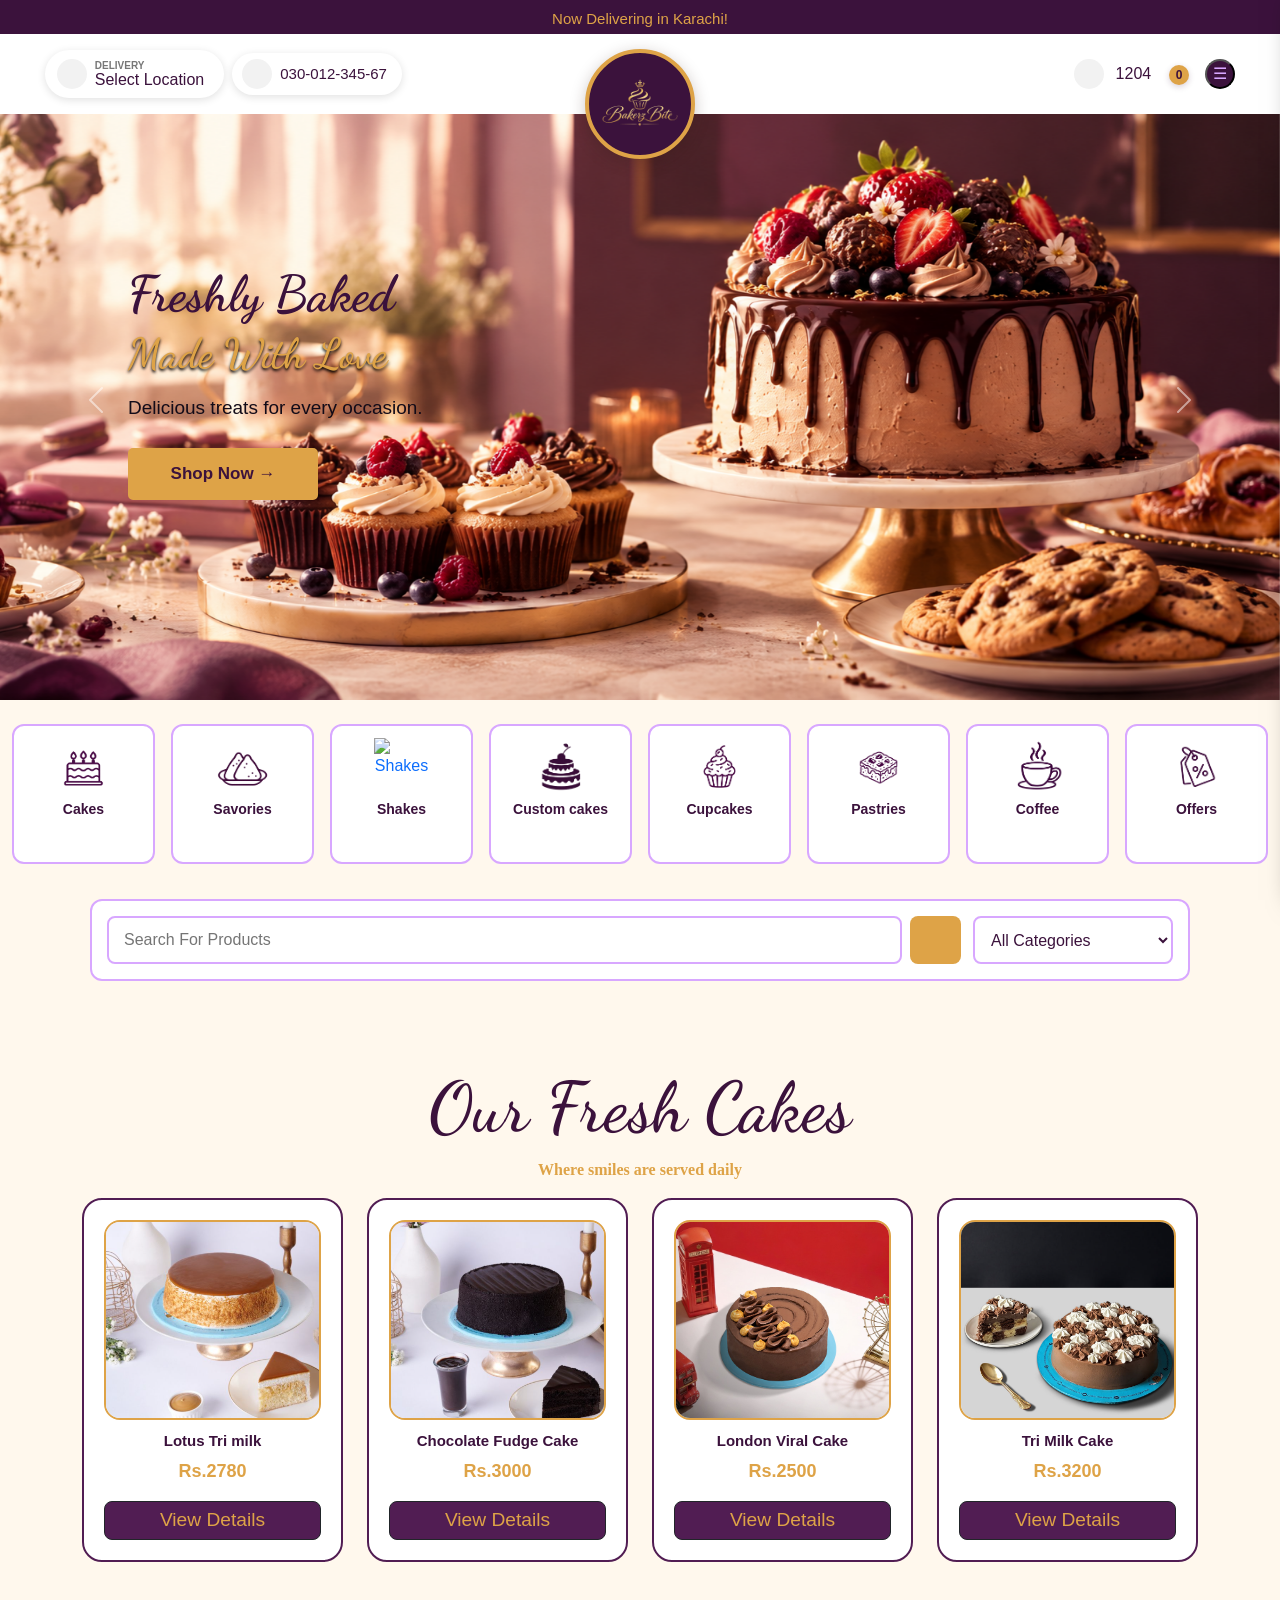
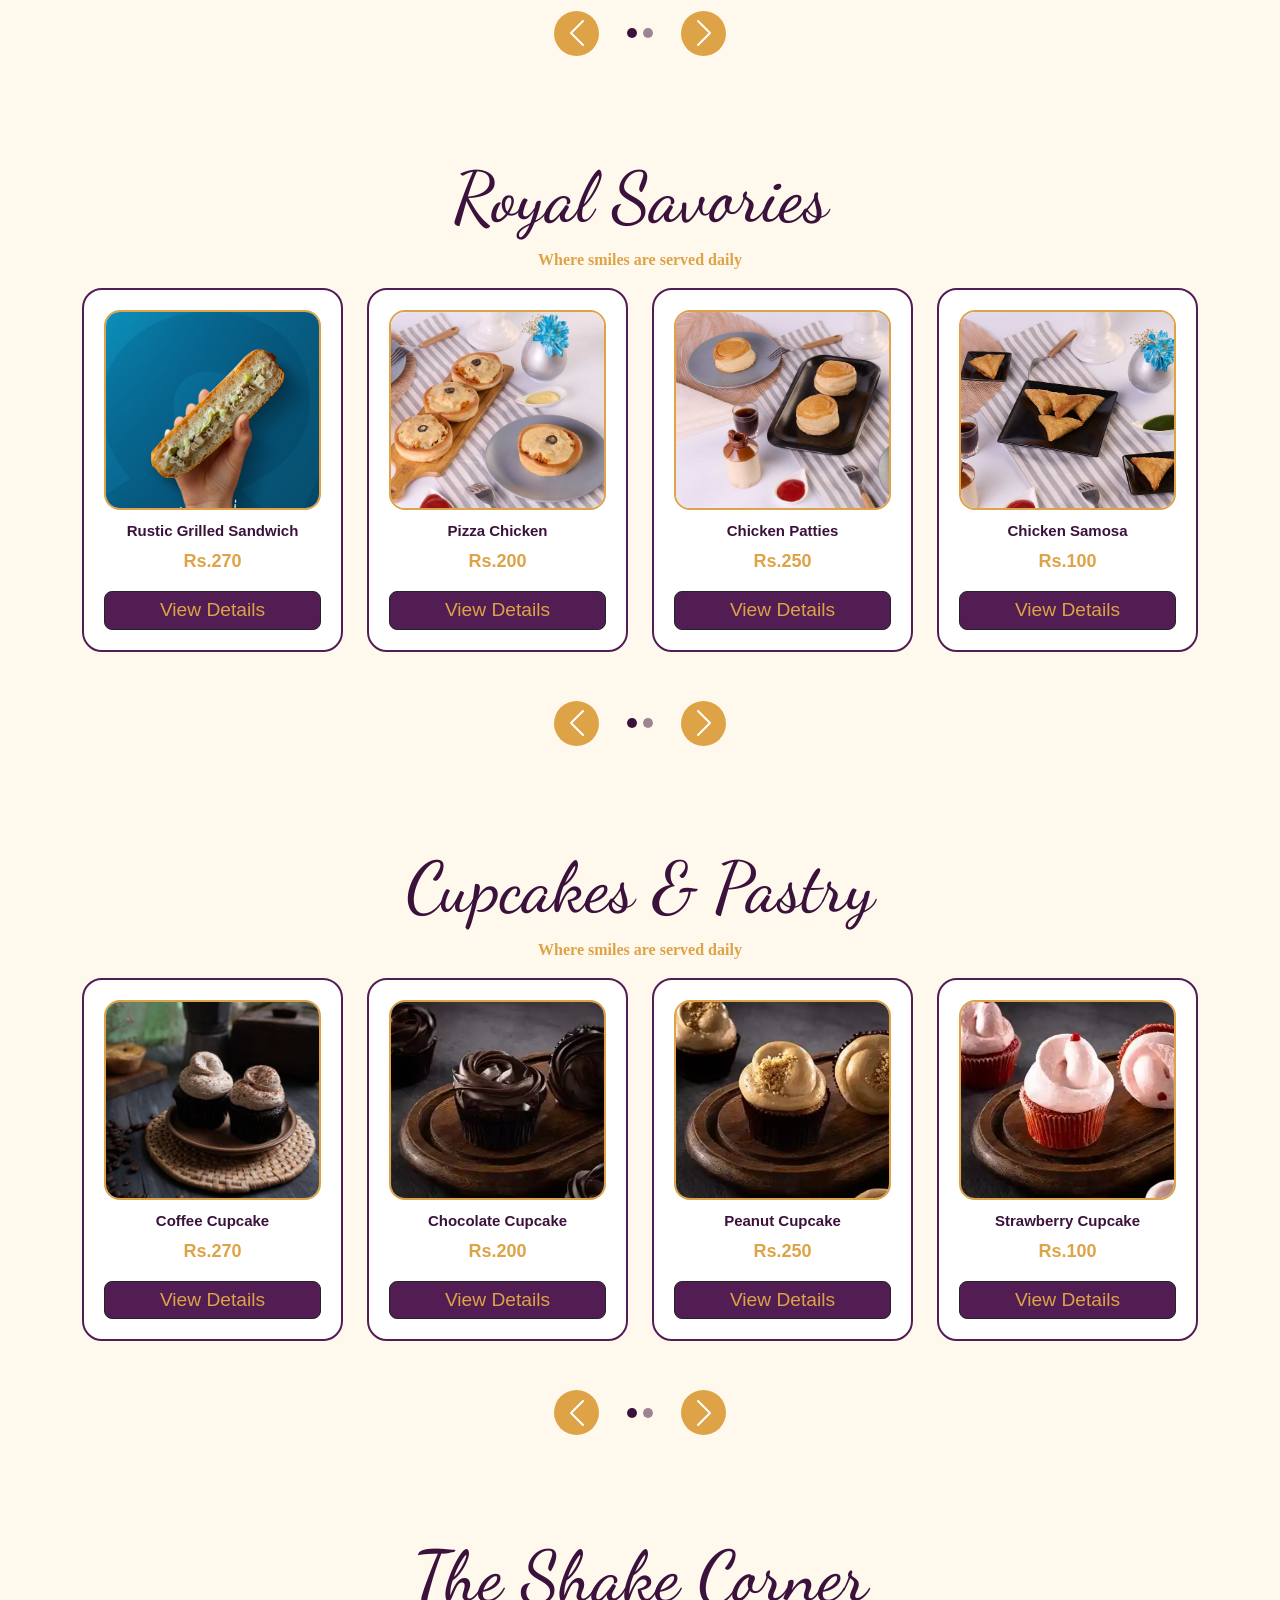
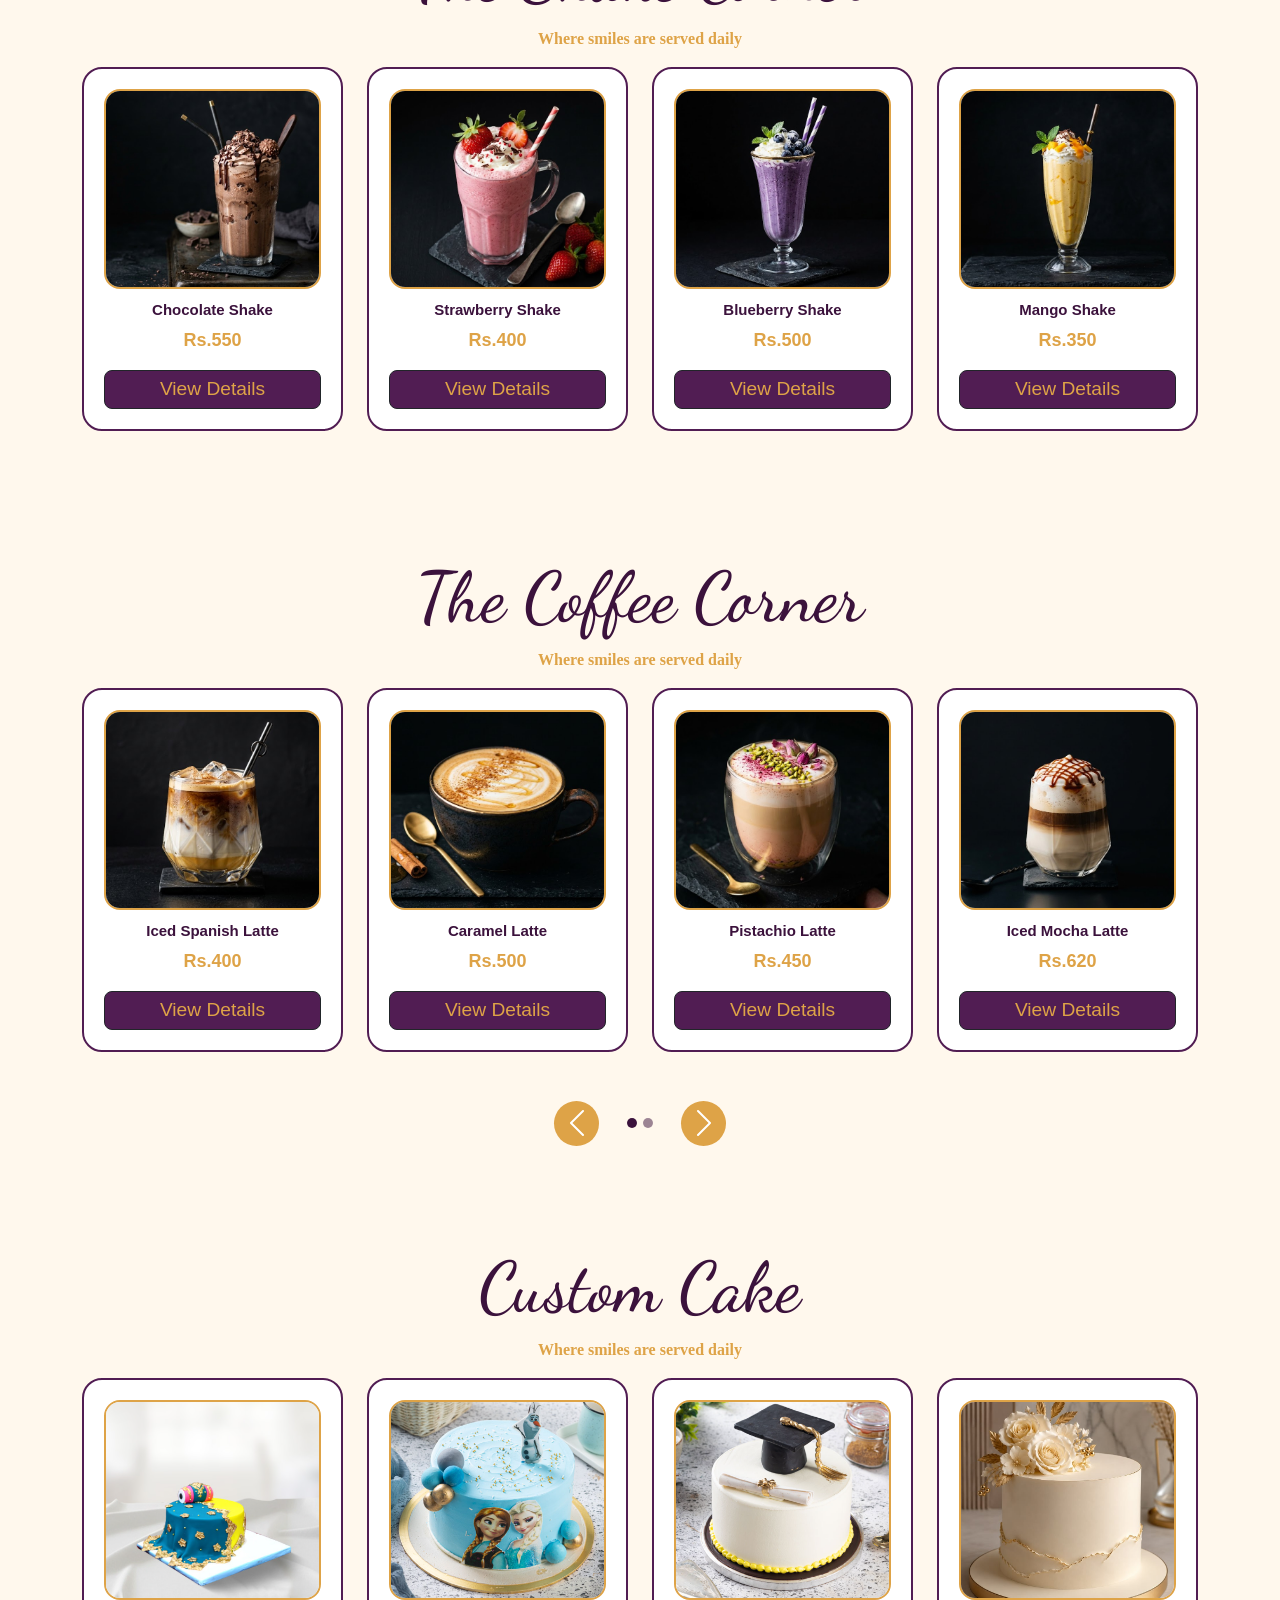
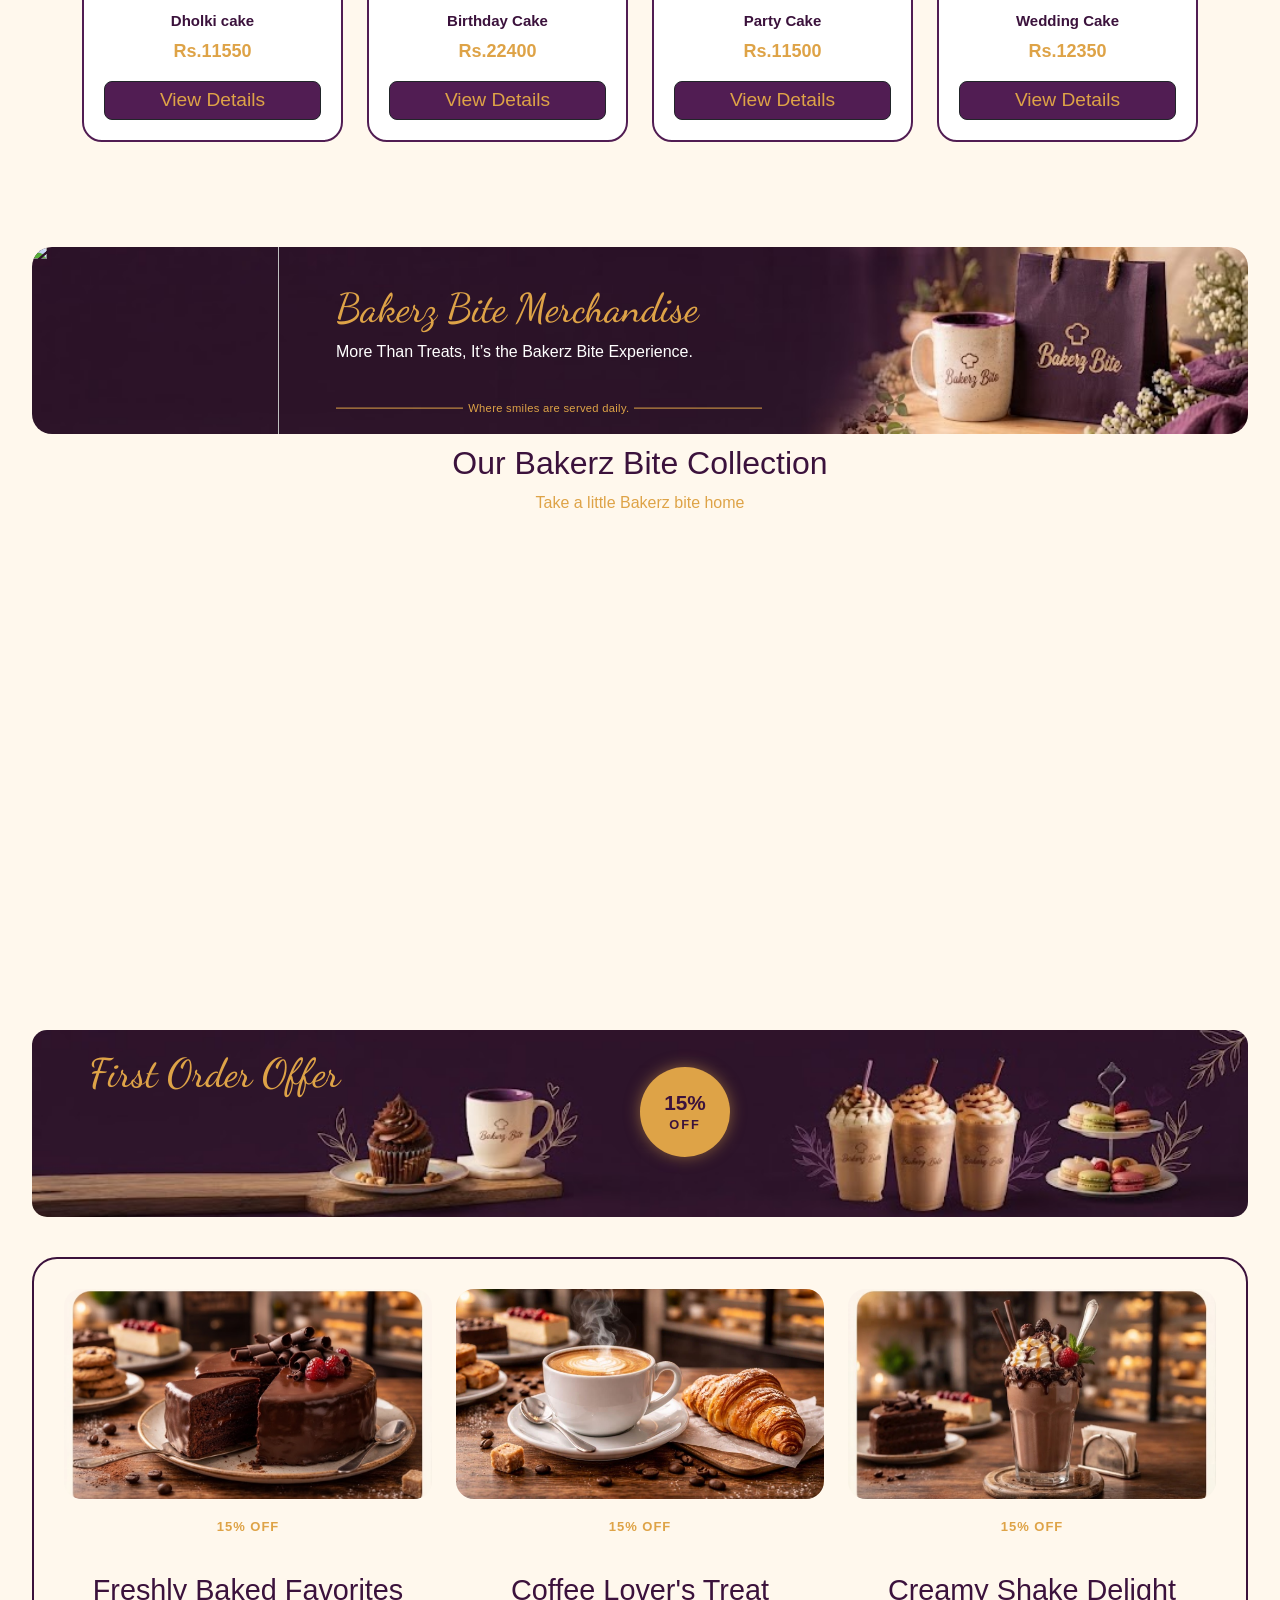
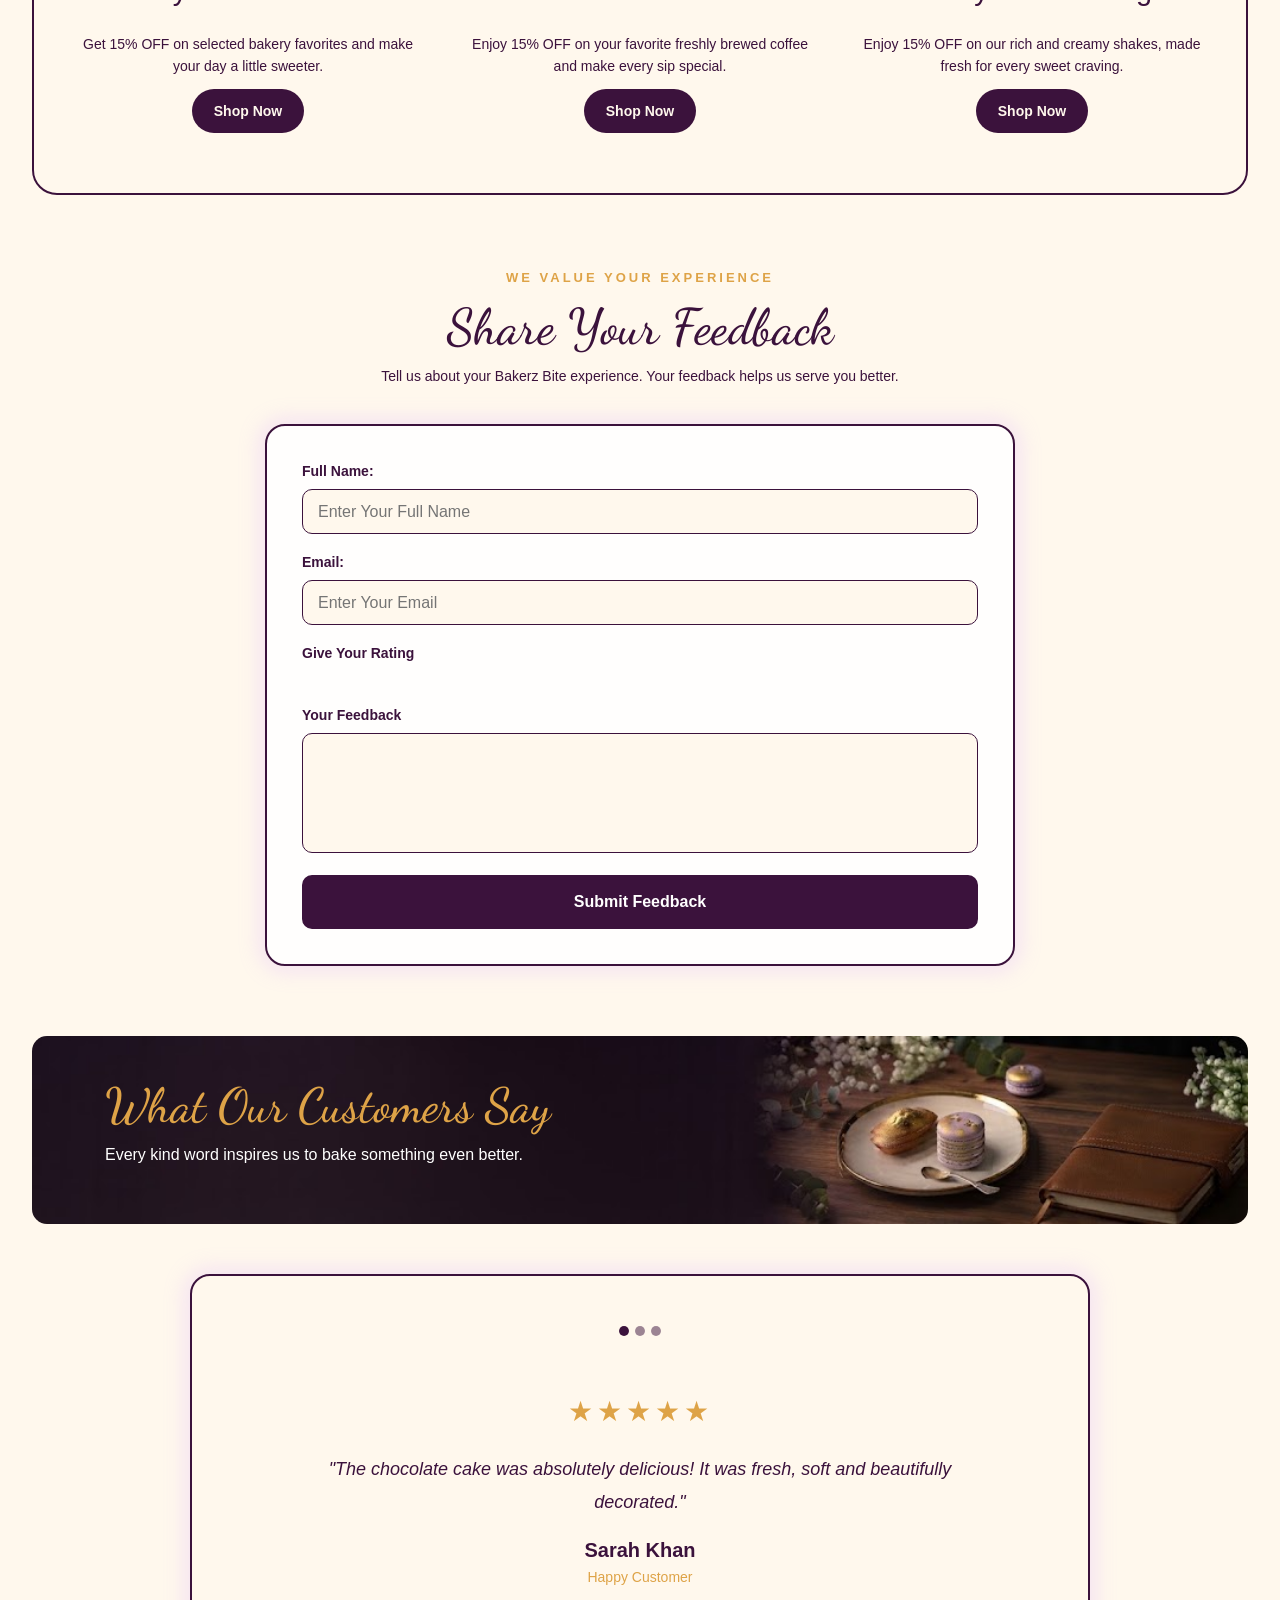
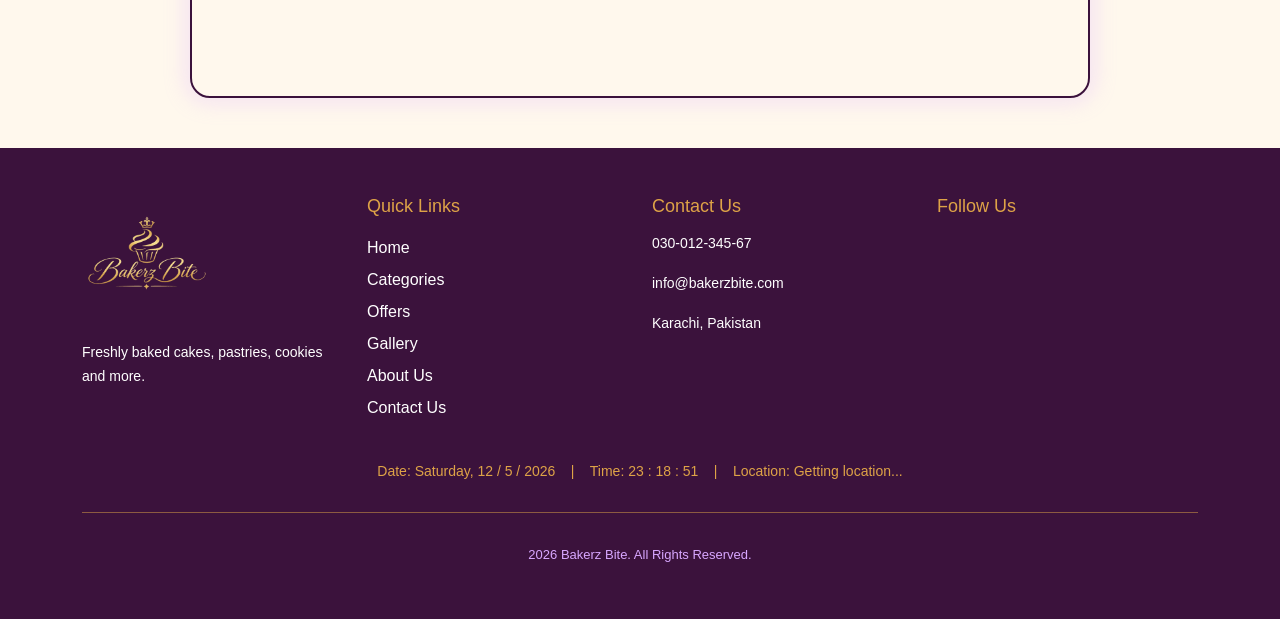
==== commit 5b0213aa: "Update index.html" ====
--- a/index.html
+++ b/index.html
@@ -93,7 +93,7 @@
 
             <!-- Logo -->
             <div class="popup-logo-box">
-              <img src="Material/logo.png" alt="Bakerz Bite">
+              <img src="MATERIAL/logo.png" alt="Bakerz Bite">
             </div>
 
 
@@ -160,7 +160,7 @@
       </div>
 
       <!-- Logo -->
-      <a href="" class="navlogo"><img src="Material/Logo.png" alt="Bakerz Bite"></a>
+      <a href="" class="navlogo"><img src="MATERIAL/Logo.png" alt="Bakerz Bite"></a>
       <!-- Visitor Counter -->
       <div class="nav-right">
         <div class="visitor "> <i class="fa-regular fa-user vc"></i><span id="counter">1204</span> </div>
@@ -205,7 +205,7 @@
           <!-- Slide 1 -->
           <div class="carousel-item active">
 
-            <img src="material/hero.png" class="d-block w-100" alt="Freshly baked cake">
+            <img src="MATERIAL/hero.png" class="d-block w-100" alt="Freshly baked cake">
 
             <div class="carousel-caption hero-text">
 
@@ -229,7 +229,7 @@
           <!-- Slide 2 -->
           <div class="carousel-item">
 
-            <img src="material/hero 2.png" class="d-block w-100" alt="Fresh bakery products">
+            <img src="MATERIAL/hero 2.png" class="d-block w-100" alt="Fresh bakery products">
 
             <div class="carousel-caption hero-text">
 
@@ -253,7 +253,7 @@
           <!-- Slide 3 -->
           <div class="carousel-item">
 
-            <img src="material/hero 3.png" class="d-block w-100" alt="Bakery special">
+            <img src="MATERIAL/hero 3.png" class="d-block w-100" alt="Bakery special">
 
             <div class="carousel-caption hero-text">
 
@@ -277,7 +277,7 @@
           <!-- Slide 4 -->
           <div class="carousel-item">
 
-            <img src="material/hero 4.png" class="d-block w-100" alt="Bakery collection">
+            <img src="MATERIAL/hero 4.png" class="d-block w-100" alt="Bakery collection">
 
             <div class="carousel-caption hero-text">
 
@@ -334,7 +334,7 @@
           <div class="col">
             <div class="category">
               <a href="#cake">
-                <img src="Material/cake icon.png" alt="Cakes">
+                <img src="MATERIAL/cake icon.png" alt="Cakes">
 
                 <p>Cakes</p>
               </a>
@@ -344,7 +344,7 @@
           <div class="col">
             <div class="category">
               <a href="#savory">
-                <img src="Material/savories icon.png" alt="Savories">
+                <img src="MATERIAL/savories icon.png" alt="Savories">
 
                 <p>Savories</p>
               </a>
@@ -354,7 +354,7 @@
           <div class="col">
             <div class="category">
               <a href="#shake">
-                <img src="Material/shake icon (2).png" alt="Shakes">
+                <img src="MATERIALl/shake icon (2).png" alt="Shakes">
 
                 <p>Shakes</p>
               </a>
@@ -364,7 +364,7 @@
           <div class="col">
             <div class="category">
               <a href="#customized">
-                <img src="Material/customize cake icon.png" alt="Custom Cakes">
+                <img src="MATERIAL/customize cake icon.png" alt="Custom Cakes">
 
                 <p>Custom cakes</p>
               </a>
@@ -374,7 +374,7 @@
           <div class="col">
             <div class="category">
               <a href="#brownies">
-                <img src="Material/cupcake icon.png" alt="Cupcakes">
+                <img src="MATERIAL/cupcake icon.png" alt="Cupcakes">
 
                 <p>Cupcakes</p>
               </a>
@@ -384,7 +384,7 @@
           <div class="col">
             <div class="category">
               <a href="#brownies">
-                <img src="Material/brownie icon.png" alt="Pastries">
+                <img src="MATERIAL/brownie icon.png" alt="Pastries">
 
                 <p>Pastries</p>
               </a>
@@ -394,7 +394,7 @@
           <div class="col">
             <div class="category">
               <a href="#coffee">
-                <img src="Material/coffee icon.png" alt="Coffee">
+                <img src="MATERIAL/coffee icon.png" alt="Coffee">
 
                 <p>Coffee</p>
               </a>
@@ -404,7 +404,7 @@
           <div class="col">
             <div class="category">
               <a href="#offers">
-                <img src="Material/offer icon.png" alt="offers">
+                <img src="MATERIAL/offer icon.png" alt="offers">
 
                 <p>Offers</p>
               </a>
@@ -4604,7 +4604,7 @@
 
         <!-- Bakerz Bite -->
         <div class="col-md-3 footer-brand">
-          <div class="footer-logo"> <img src="Material/Logo.png" alt=""></div>
+          <div class="footer-logo"> <img src="MATERIAL/Logo.png" alt=""></div>
           <p>Freshly baked cakes, pastries, cookies and more.</p>
         </div>
 
@@ -4705,4 +4705,4 @@
 
 </body>
 
-</html>+</html>
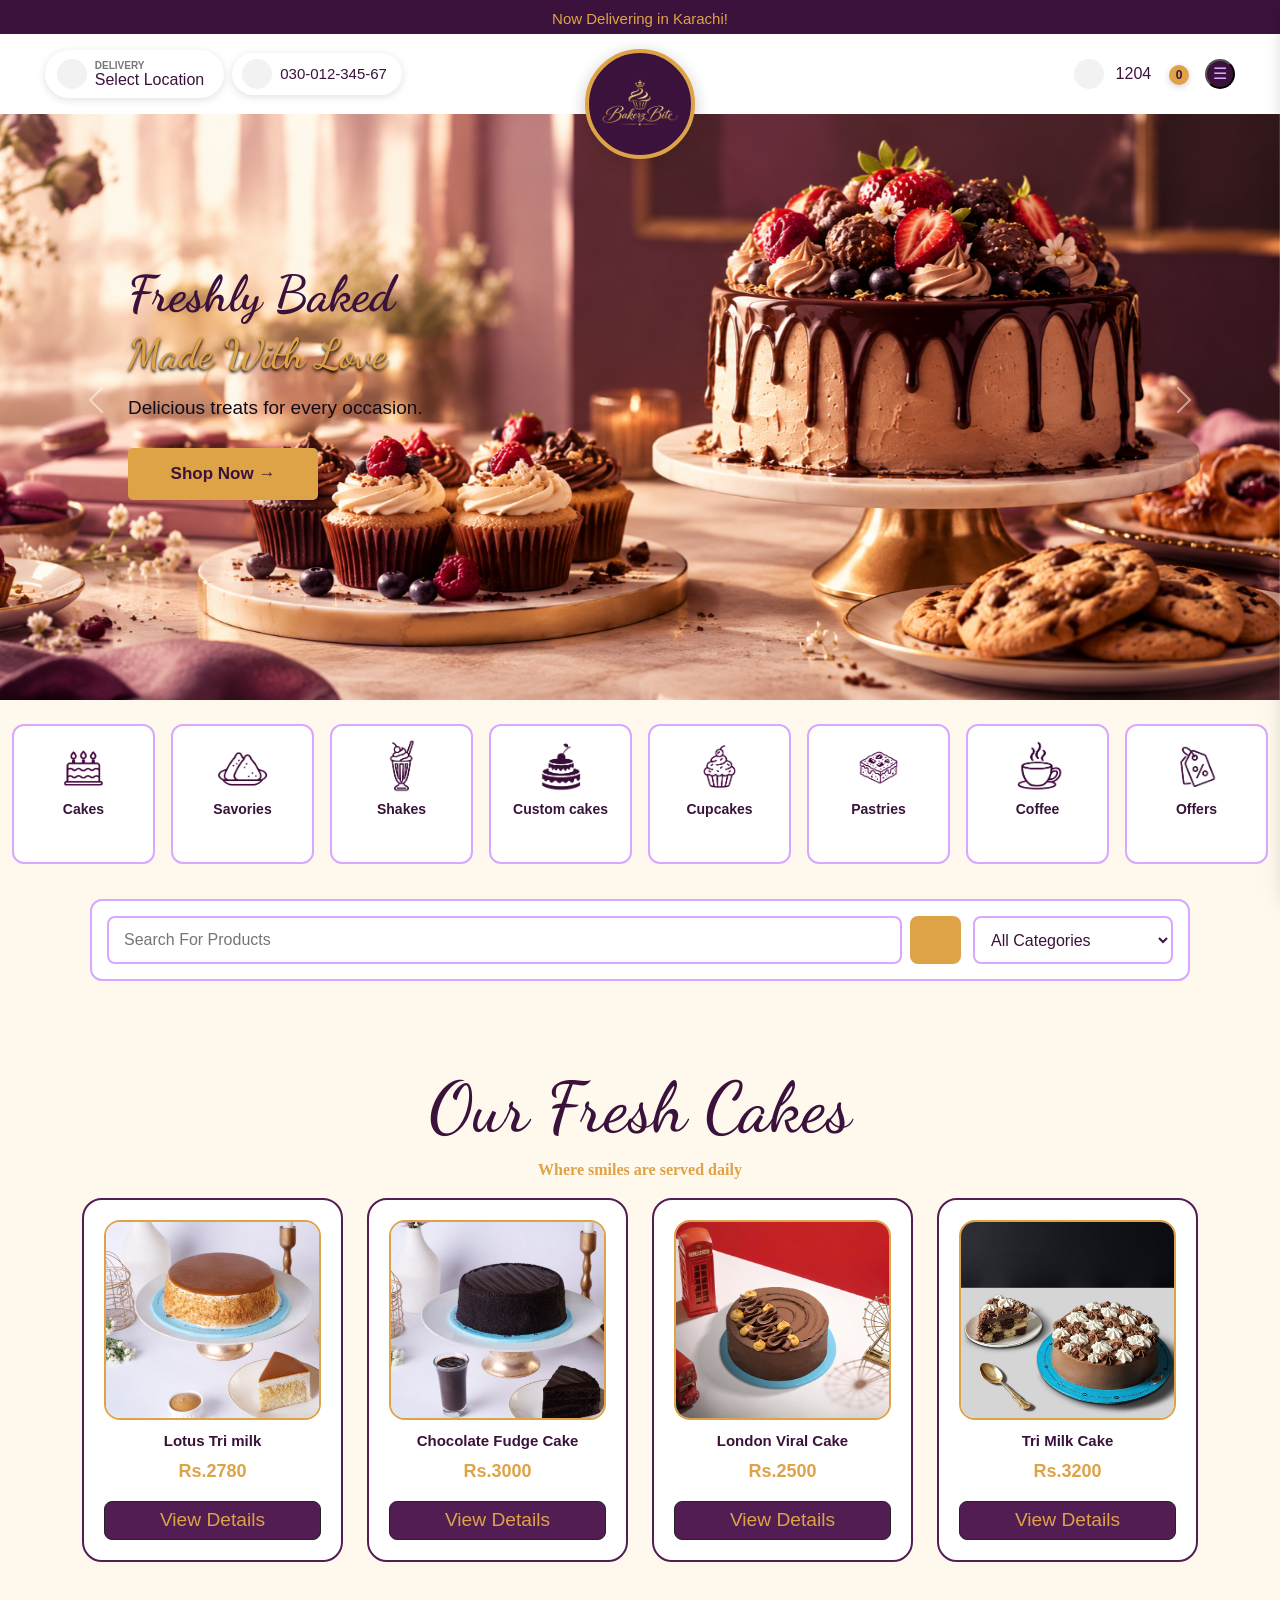
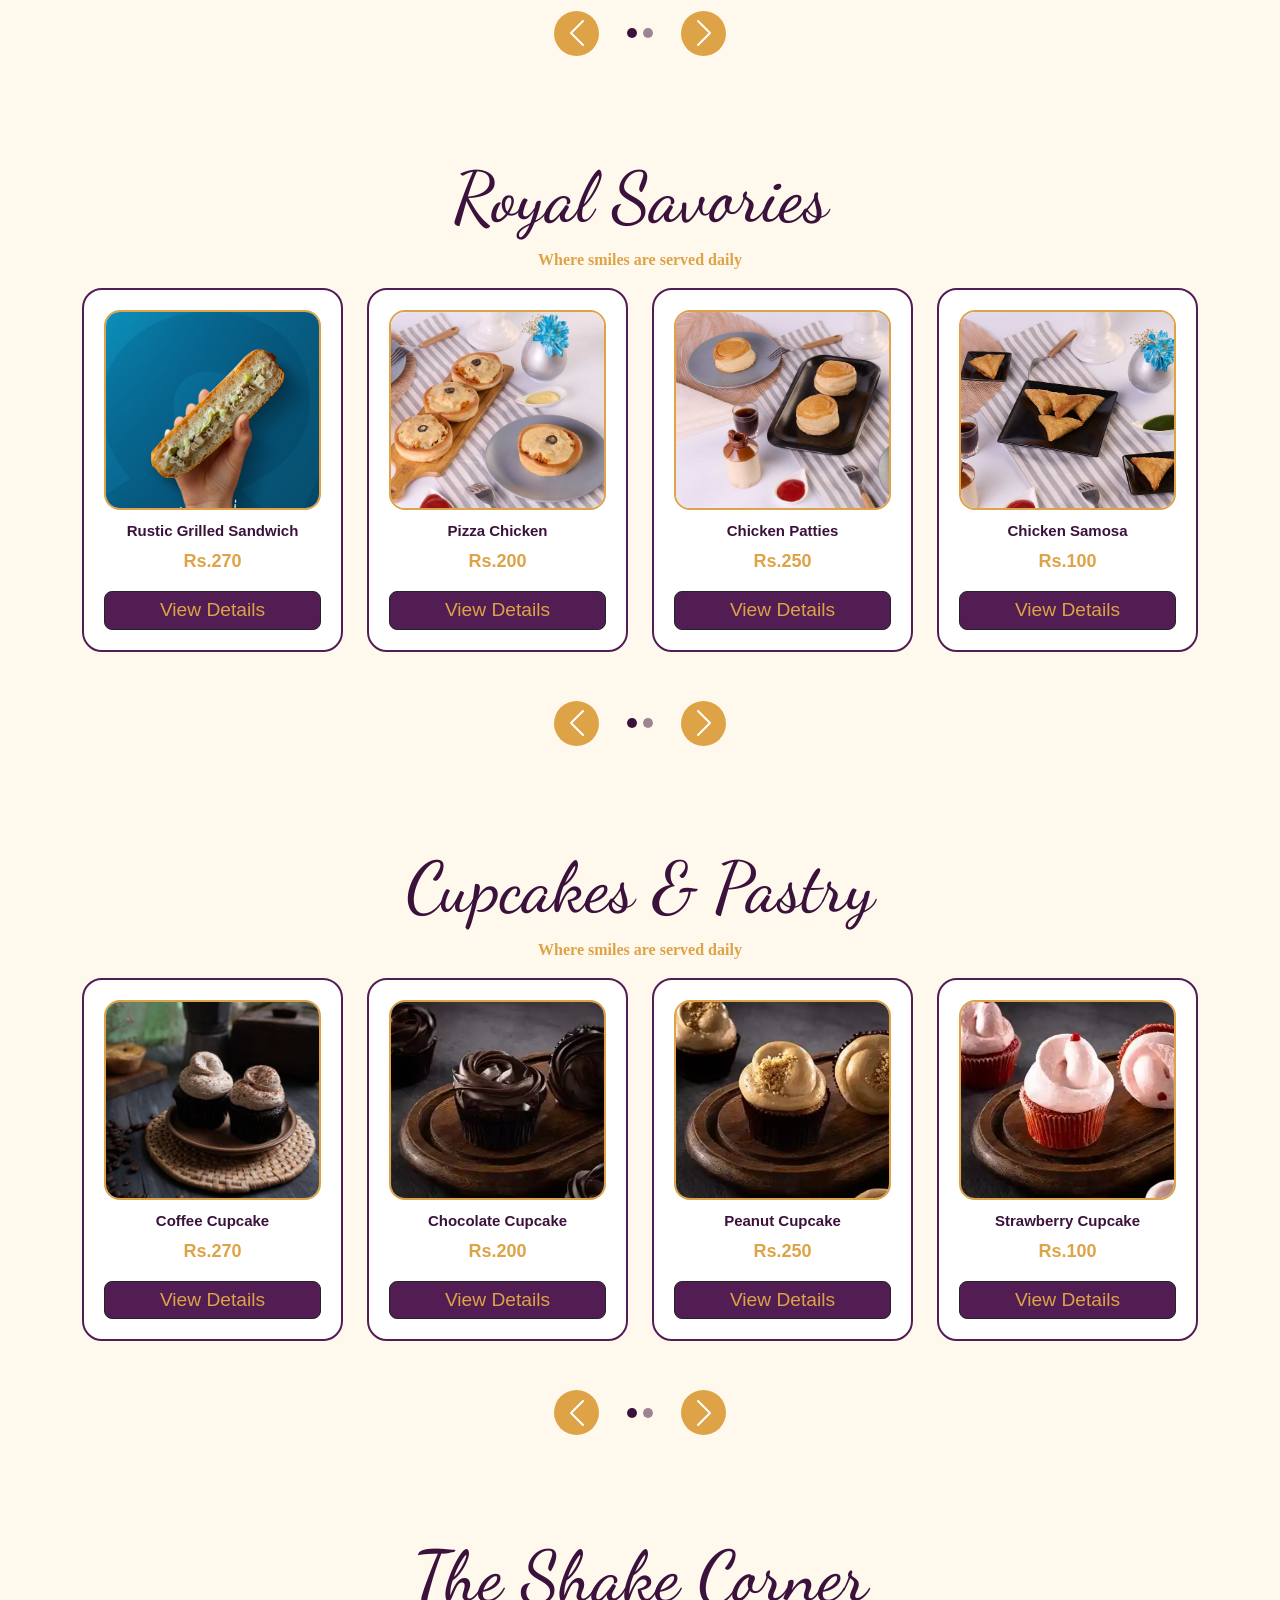
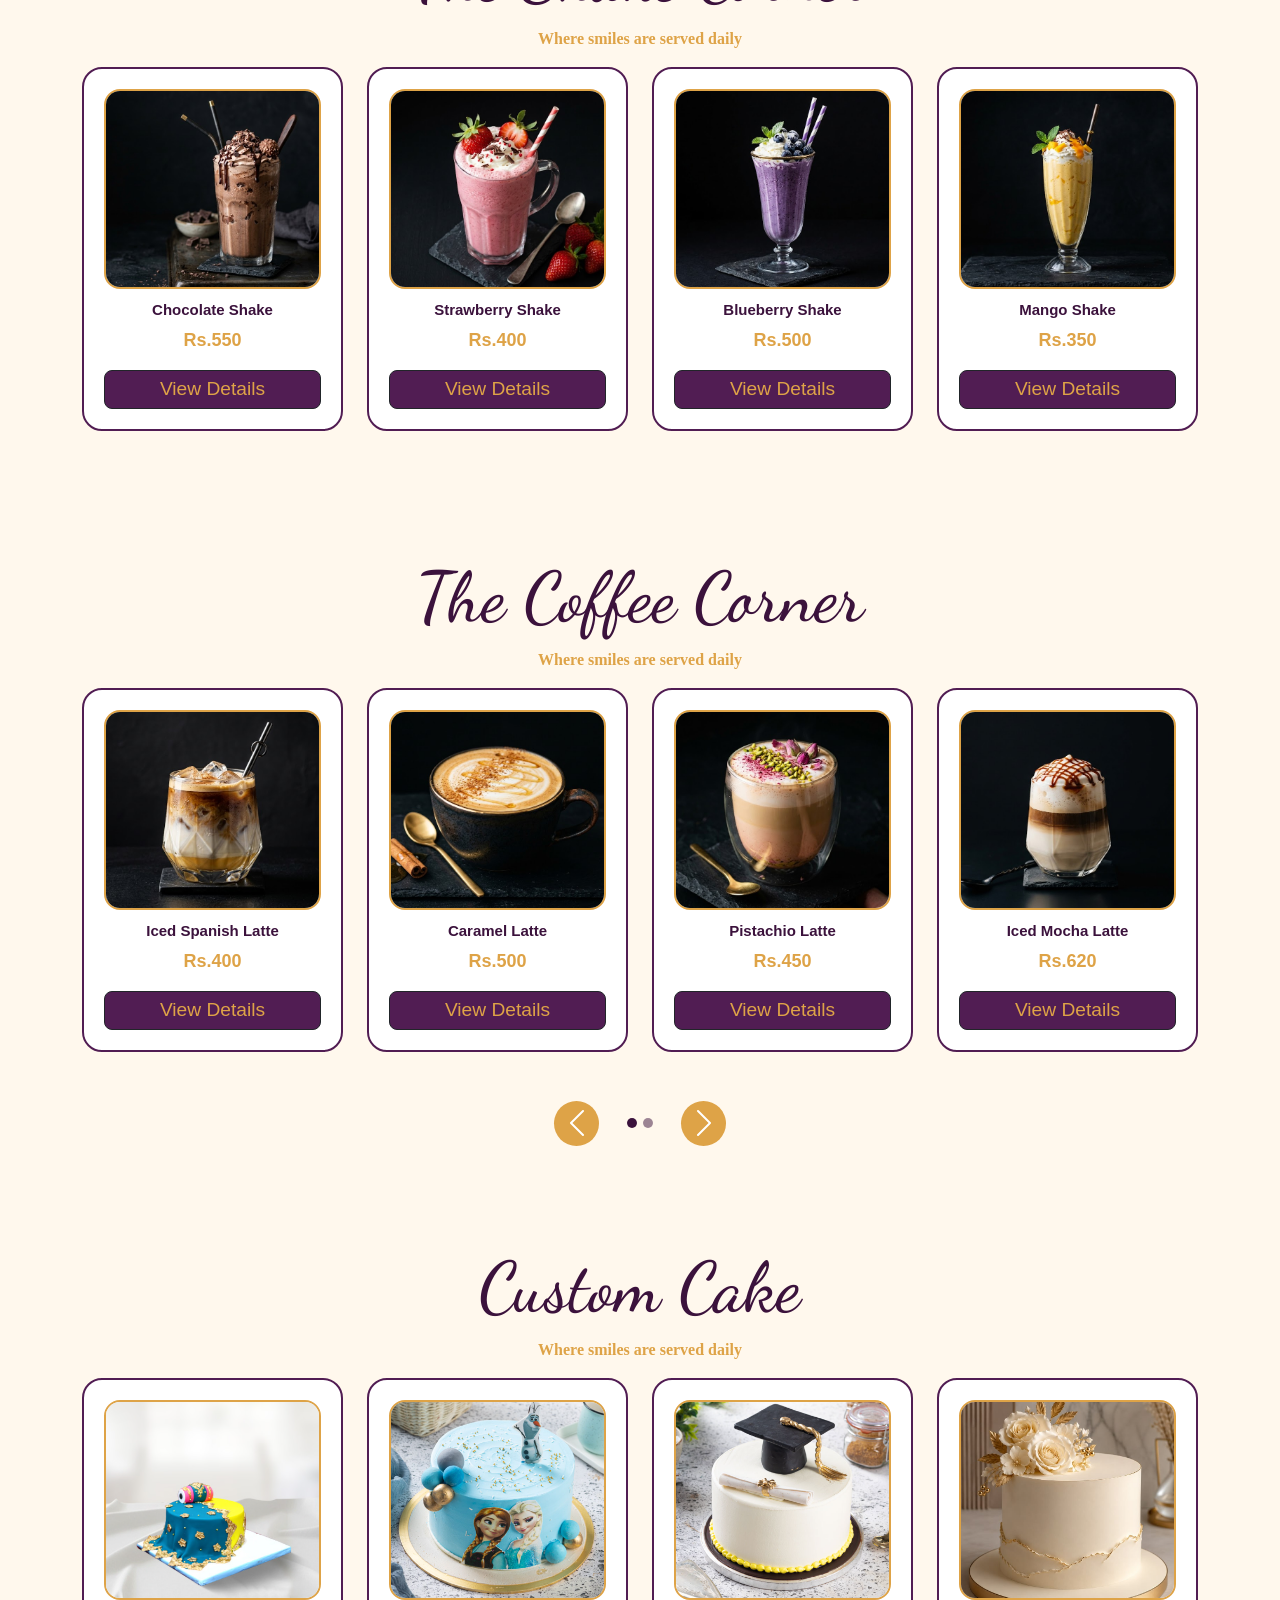
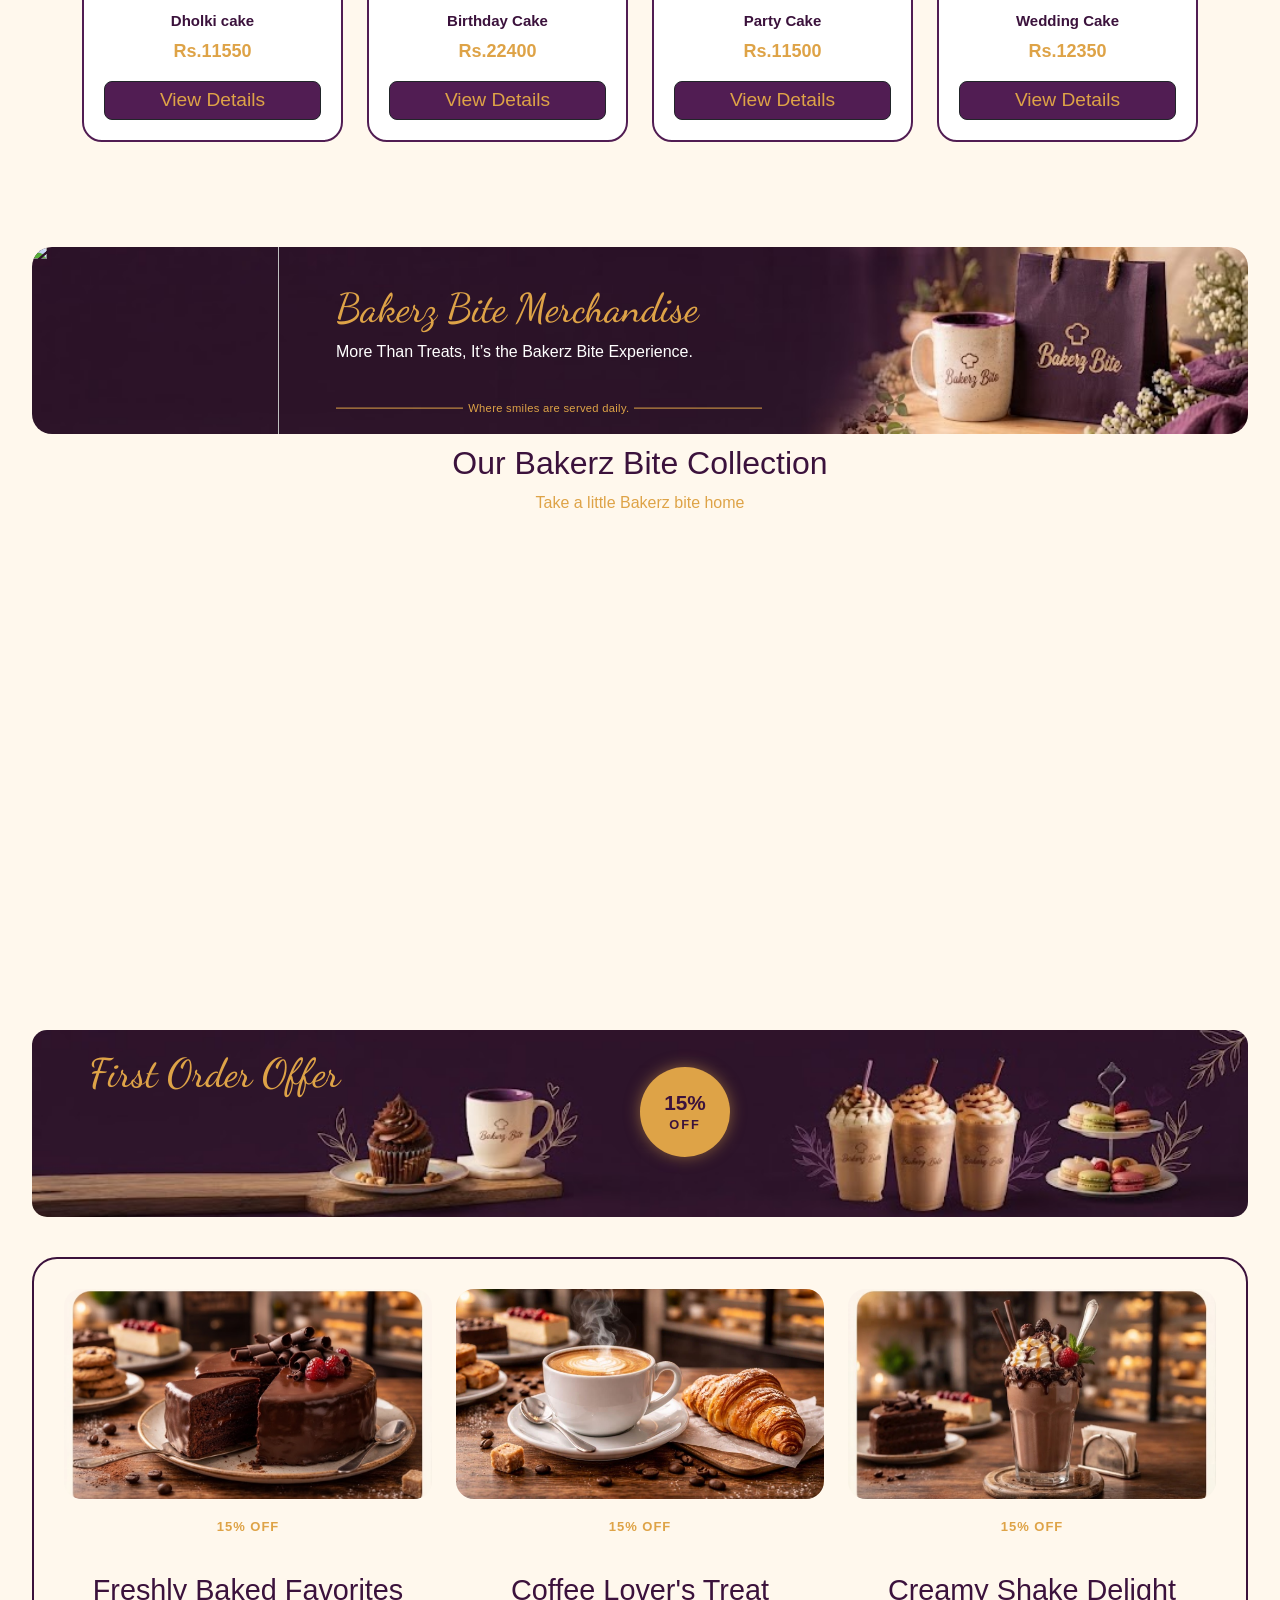
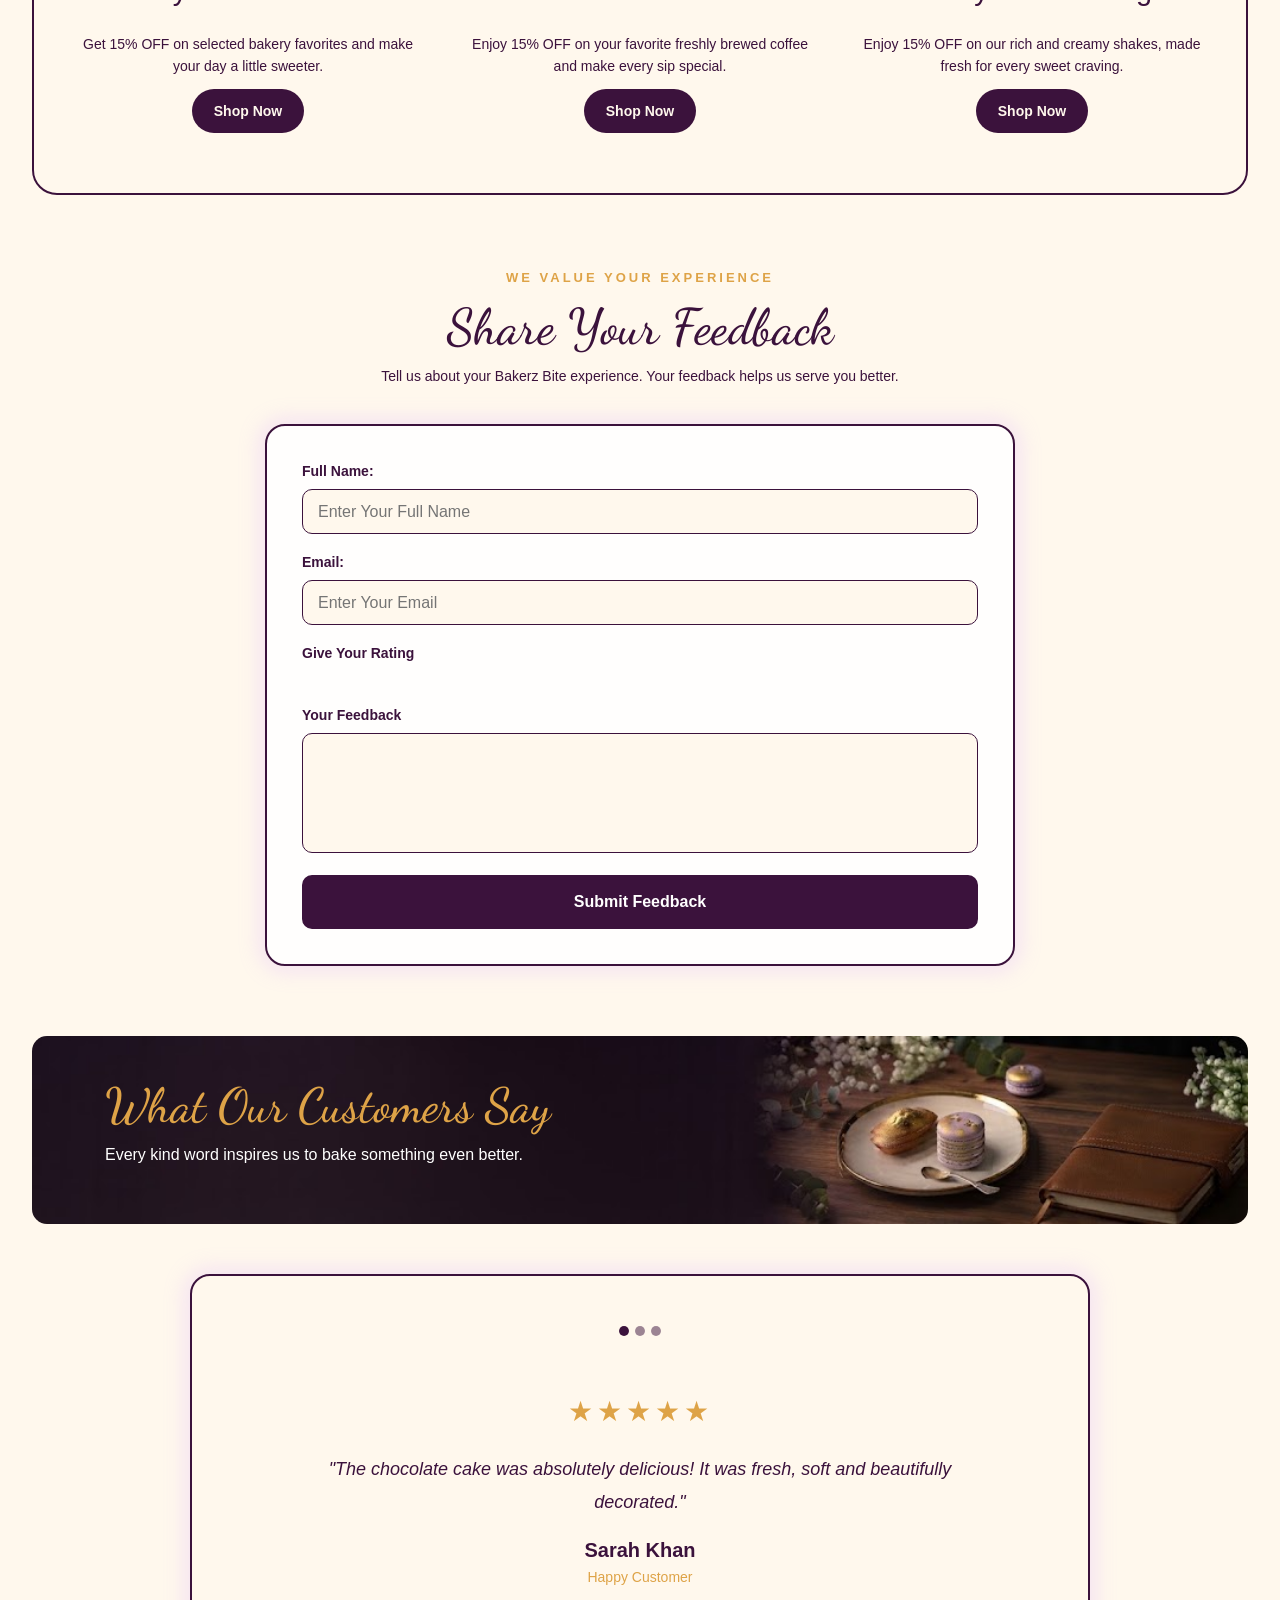
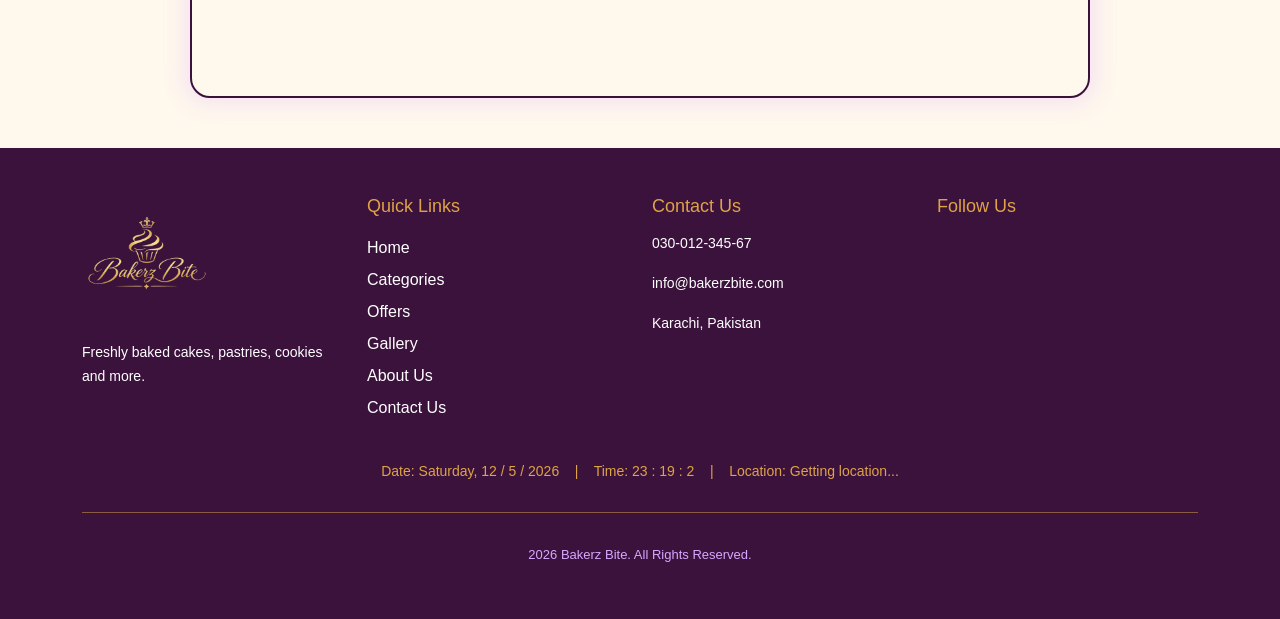
==== commit aa100a58: "Update index.html" ====
--- a/index.html
+++ b/index.html
@@ -354,7 +354,7 @@
           <div class="col">
             <div class="category">
               <a href="#shake">
-                <img src="MATERIALl/shake icon (2).png" alt="Shakes">
+                <img src="MATERIAL/shake icon (2).png" alt="Shakes">
 
                 <p>Shakes</p>
               </a>
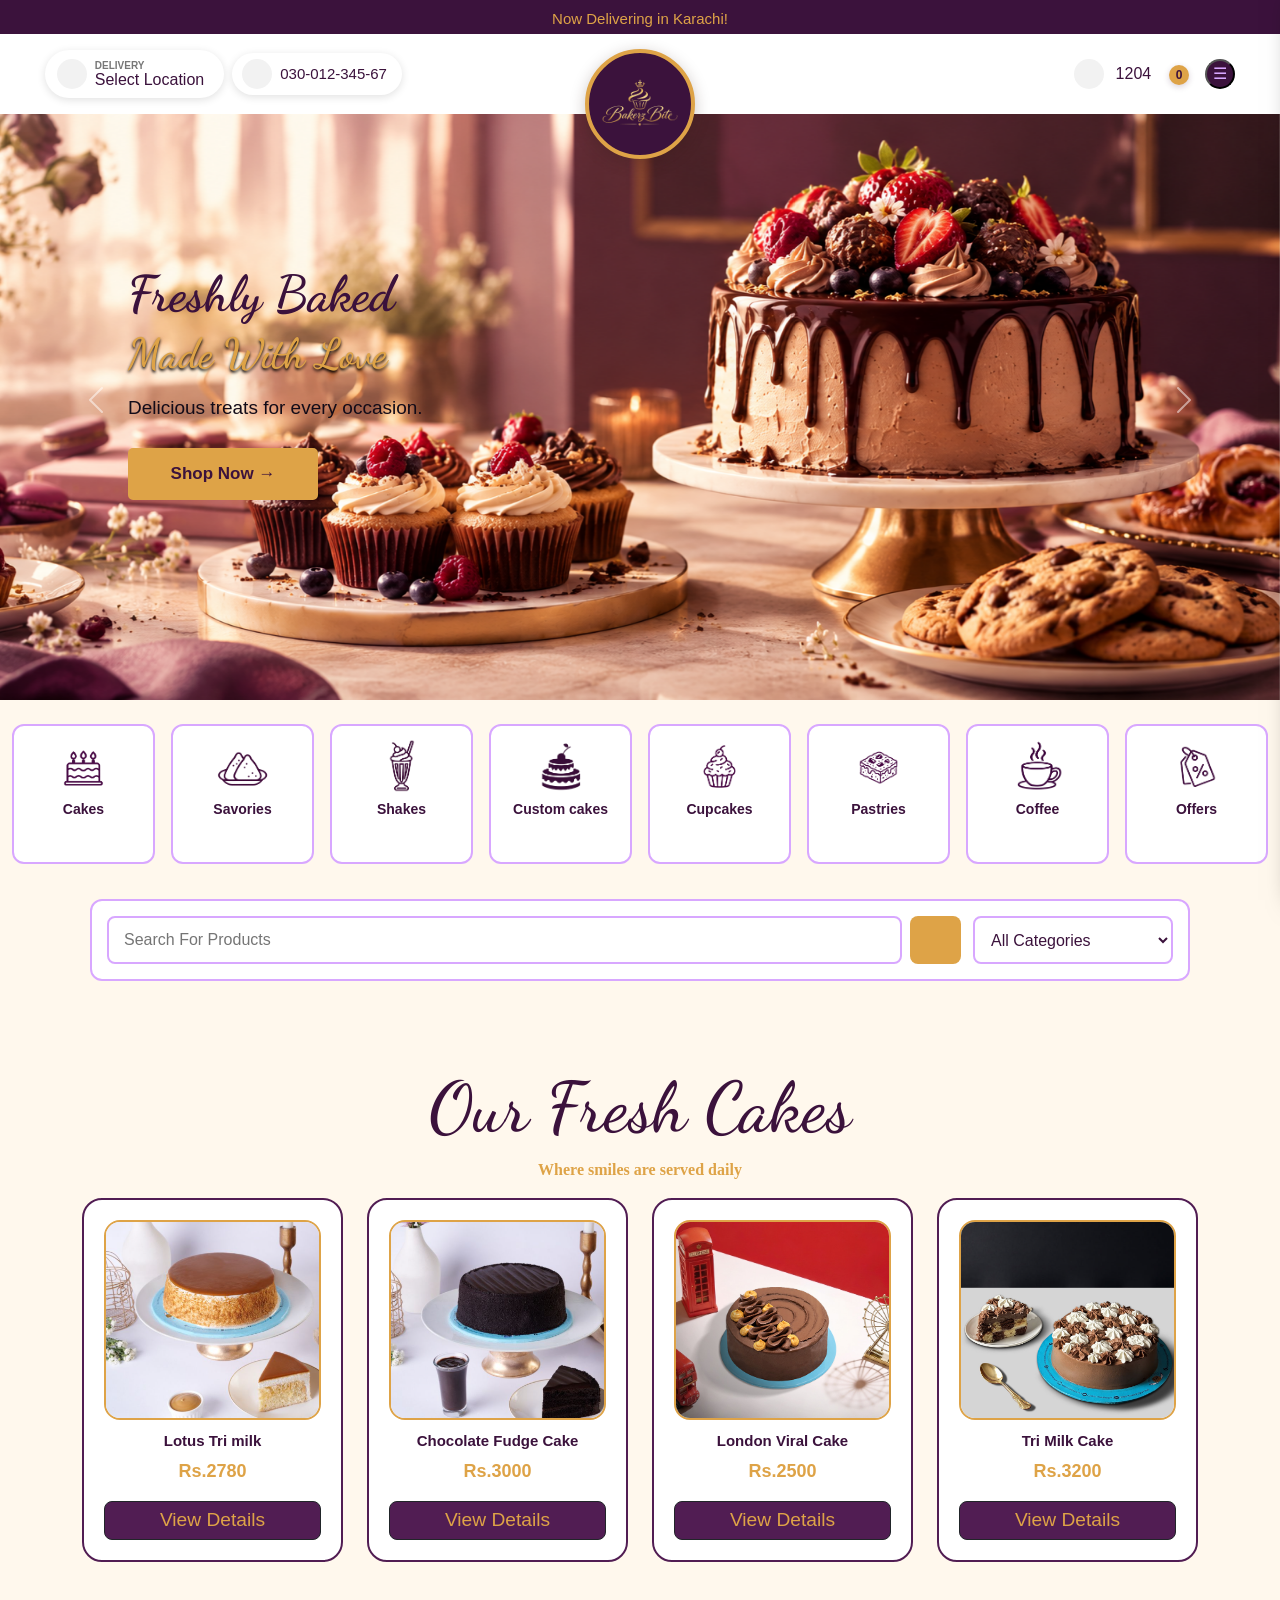
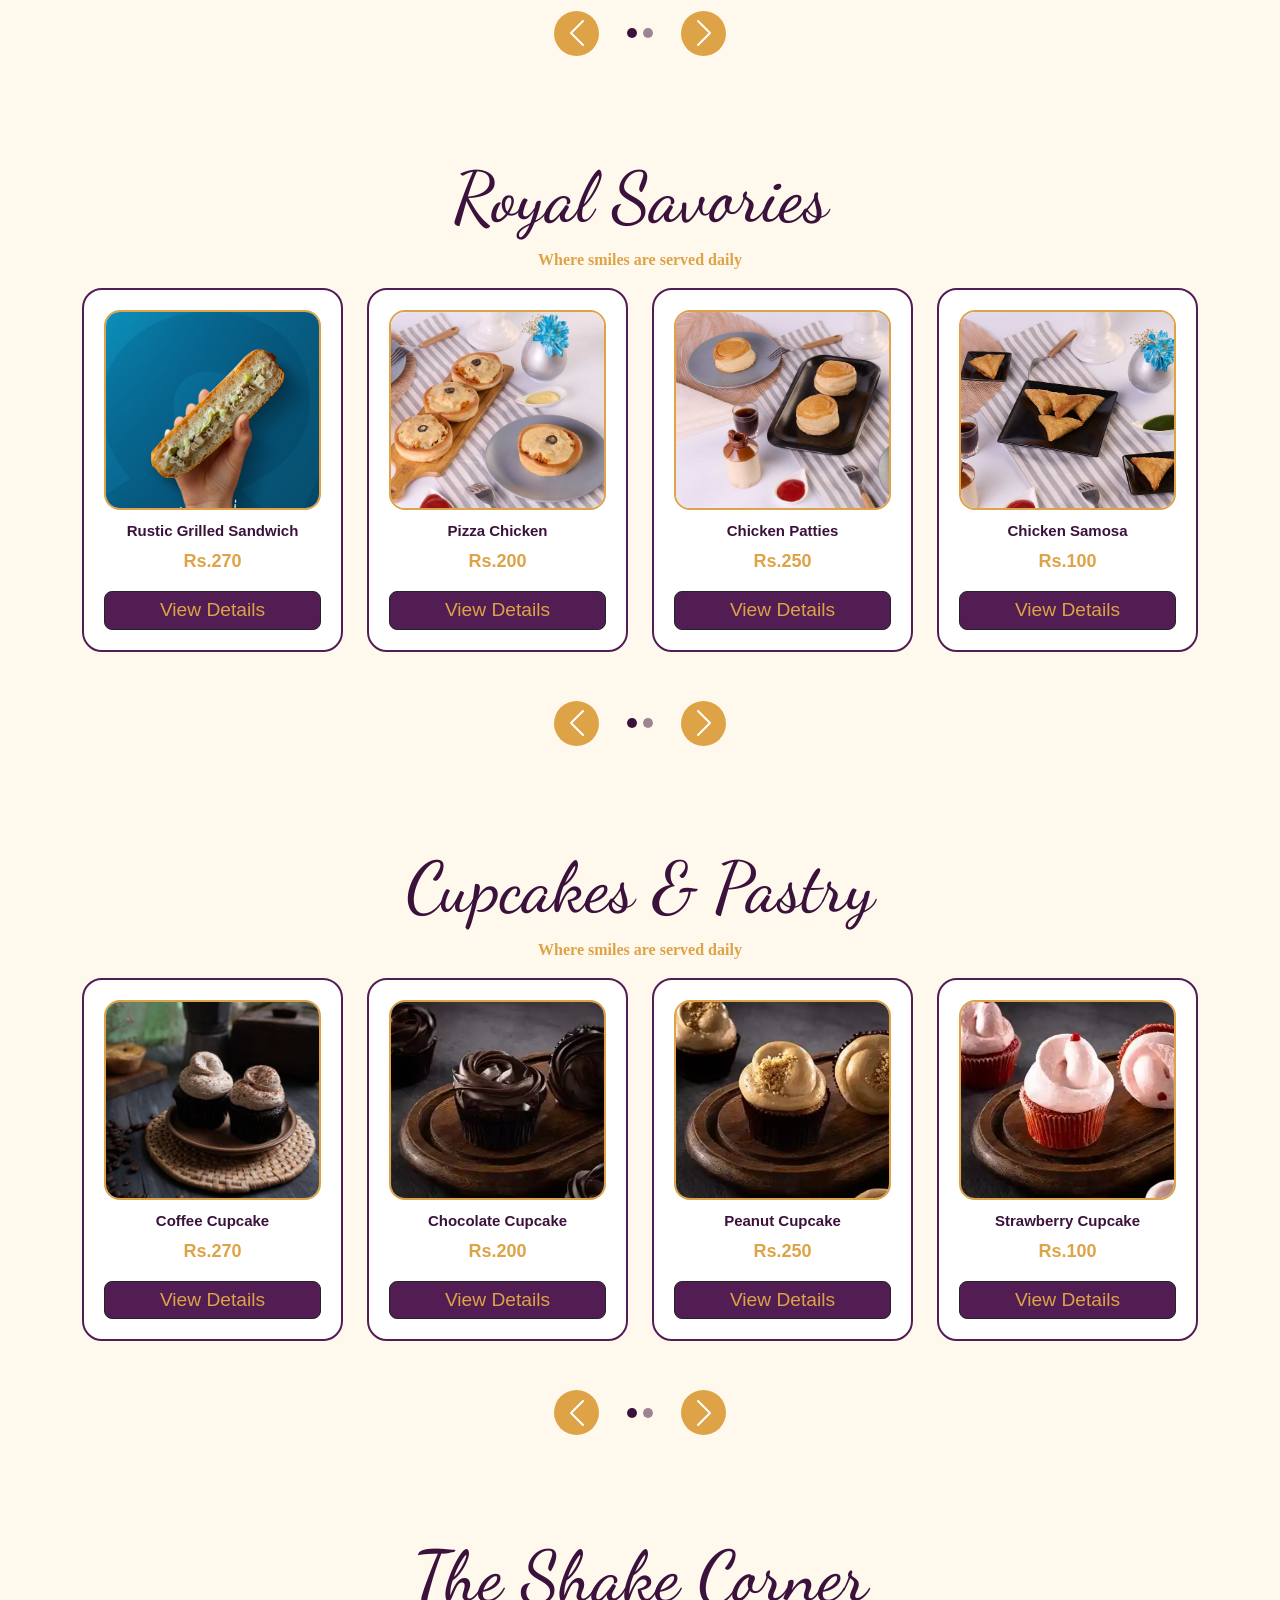
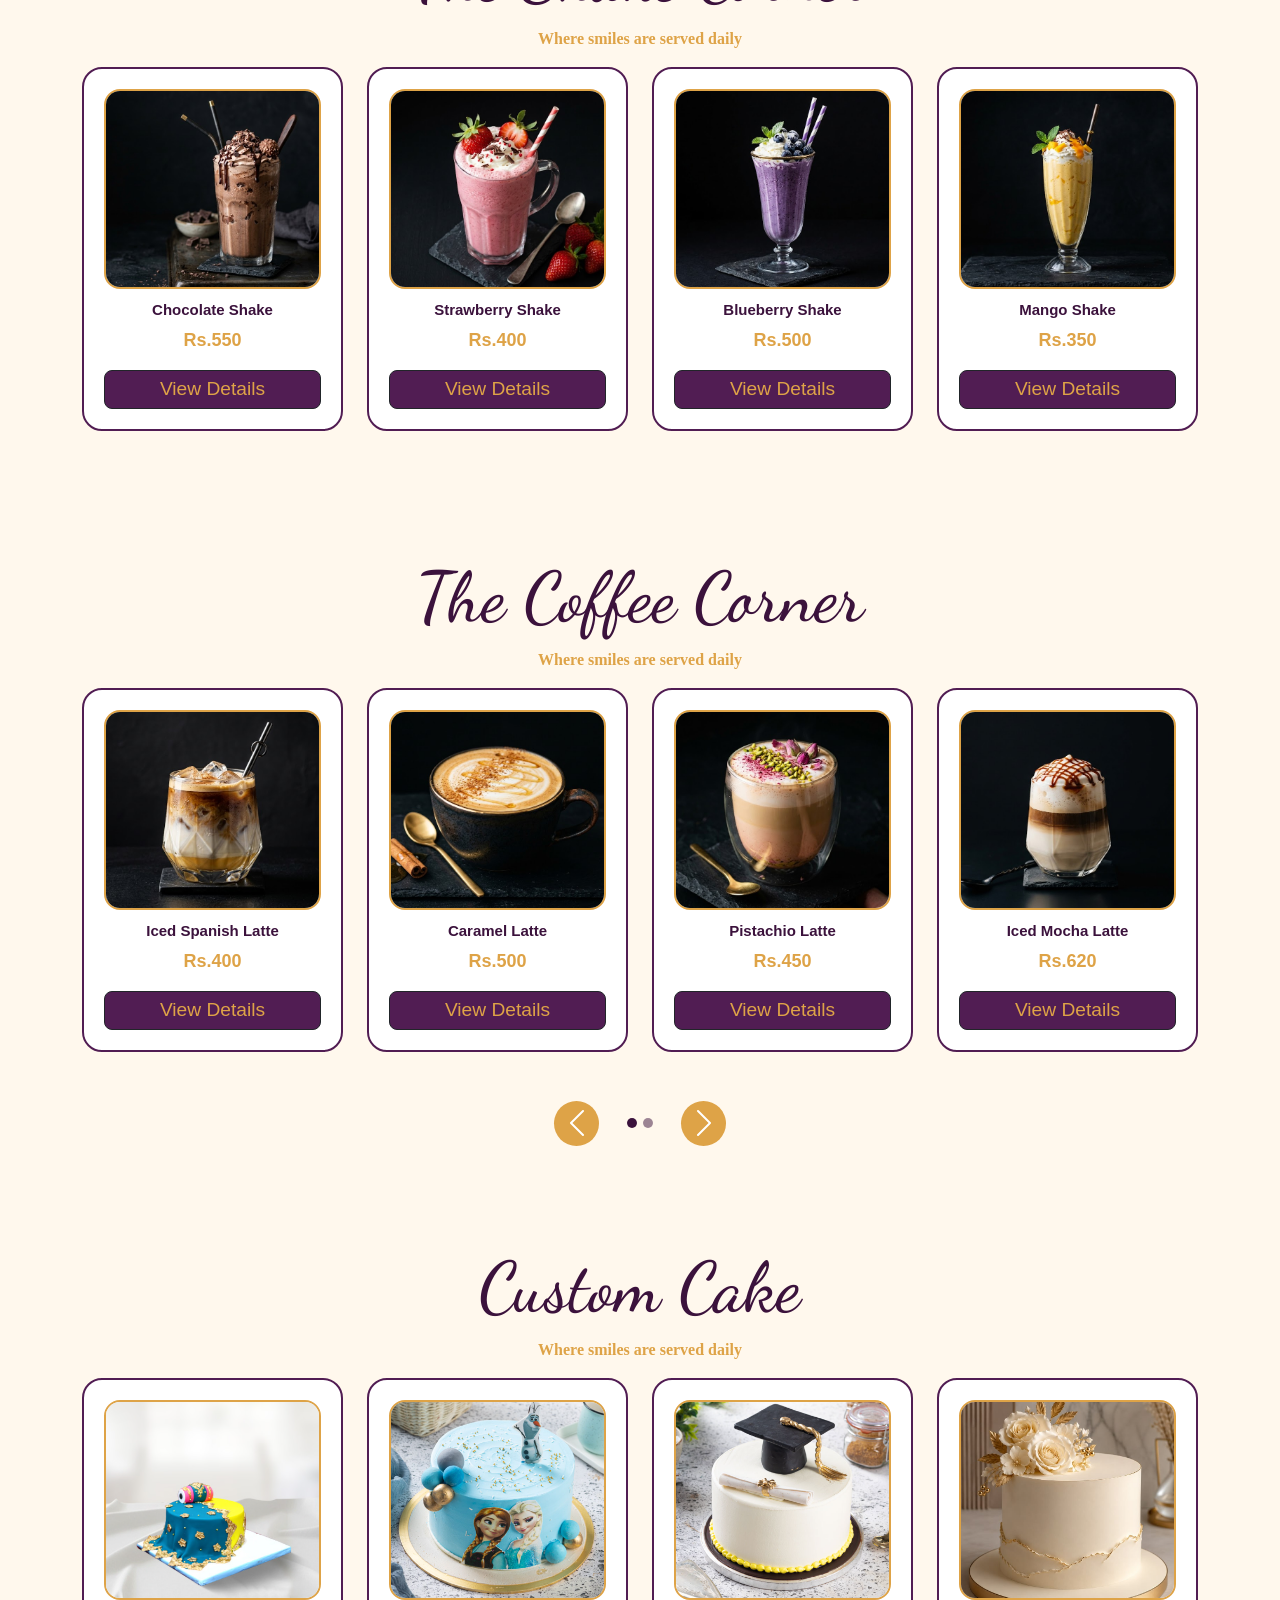
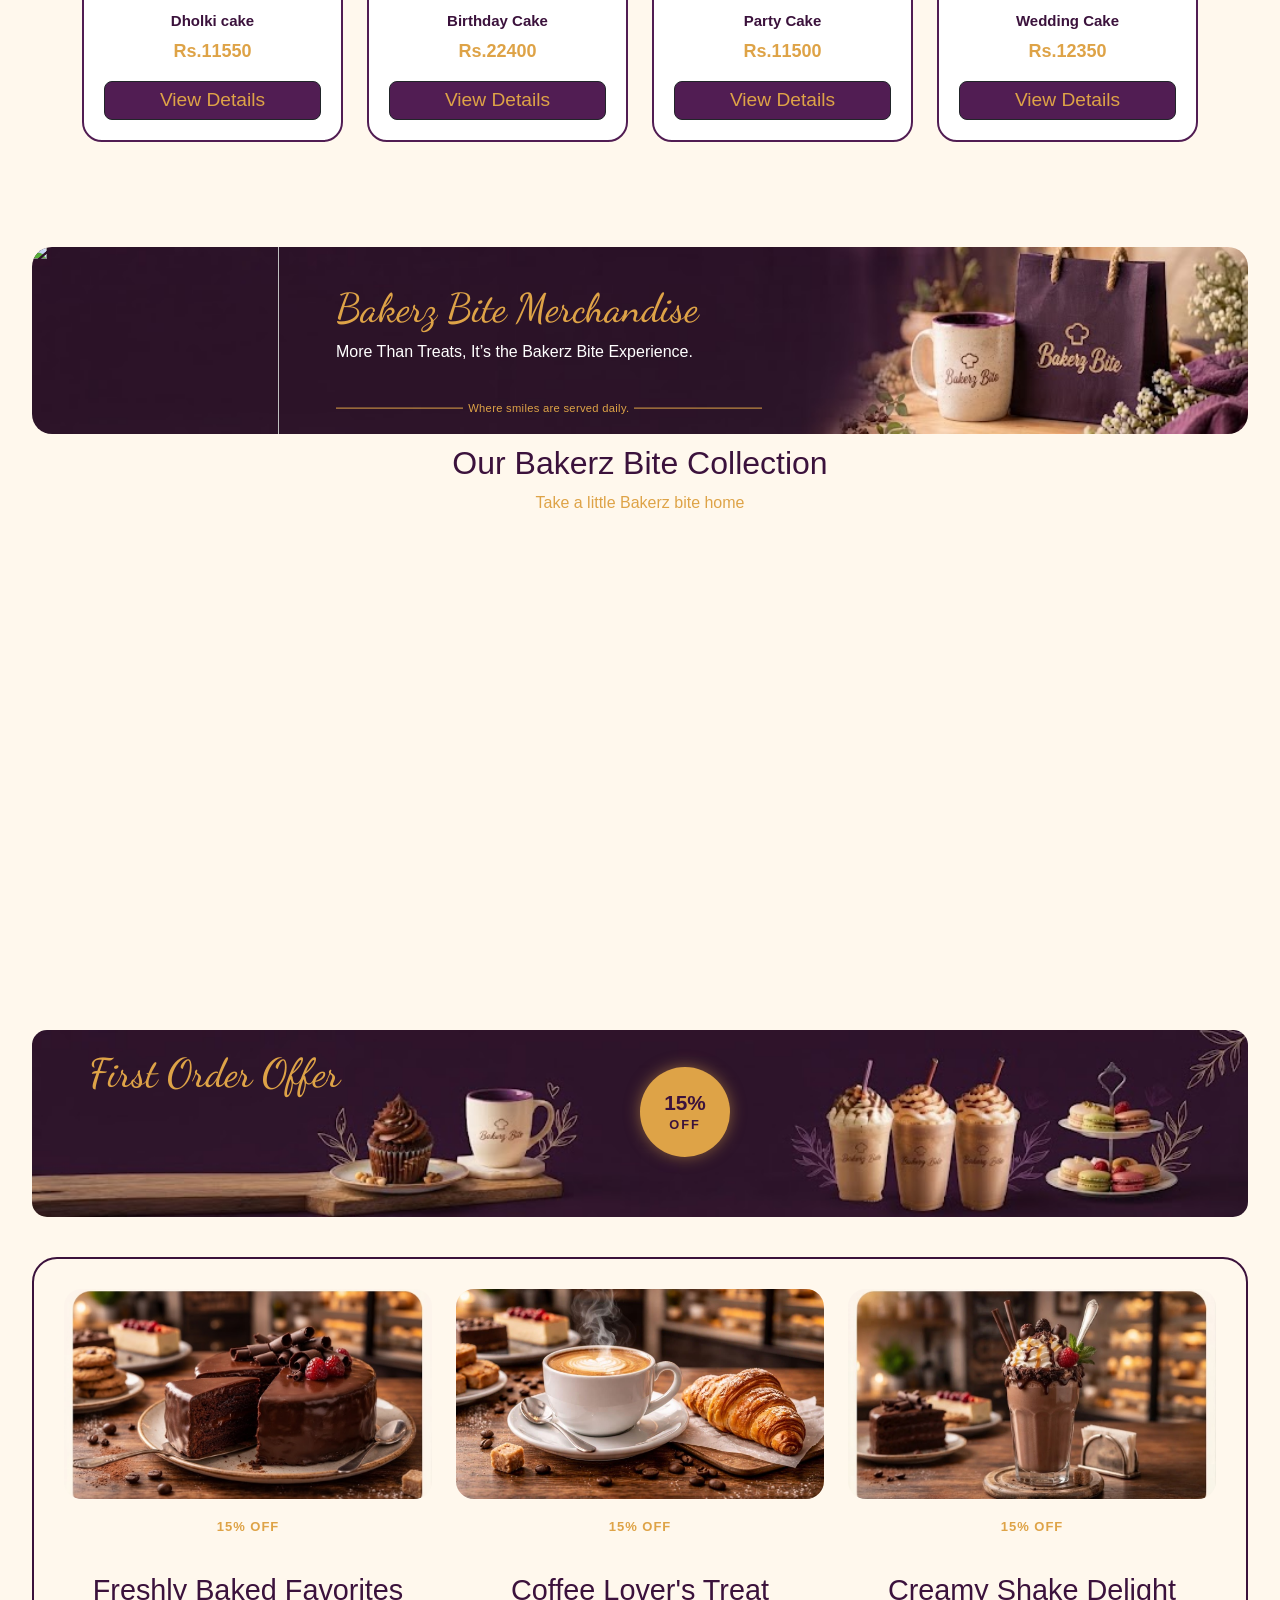
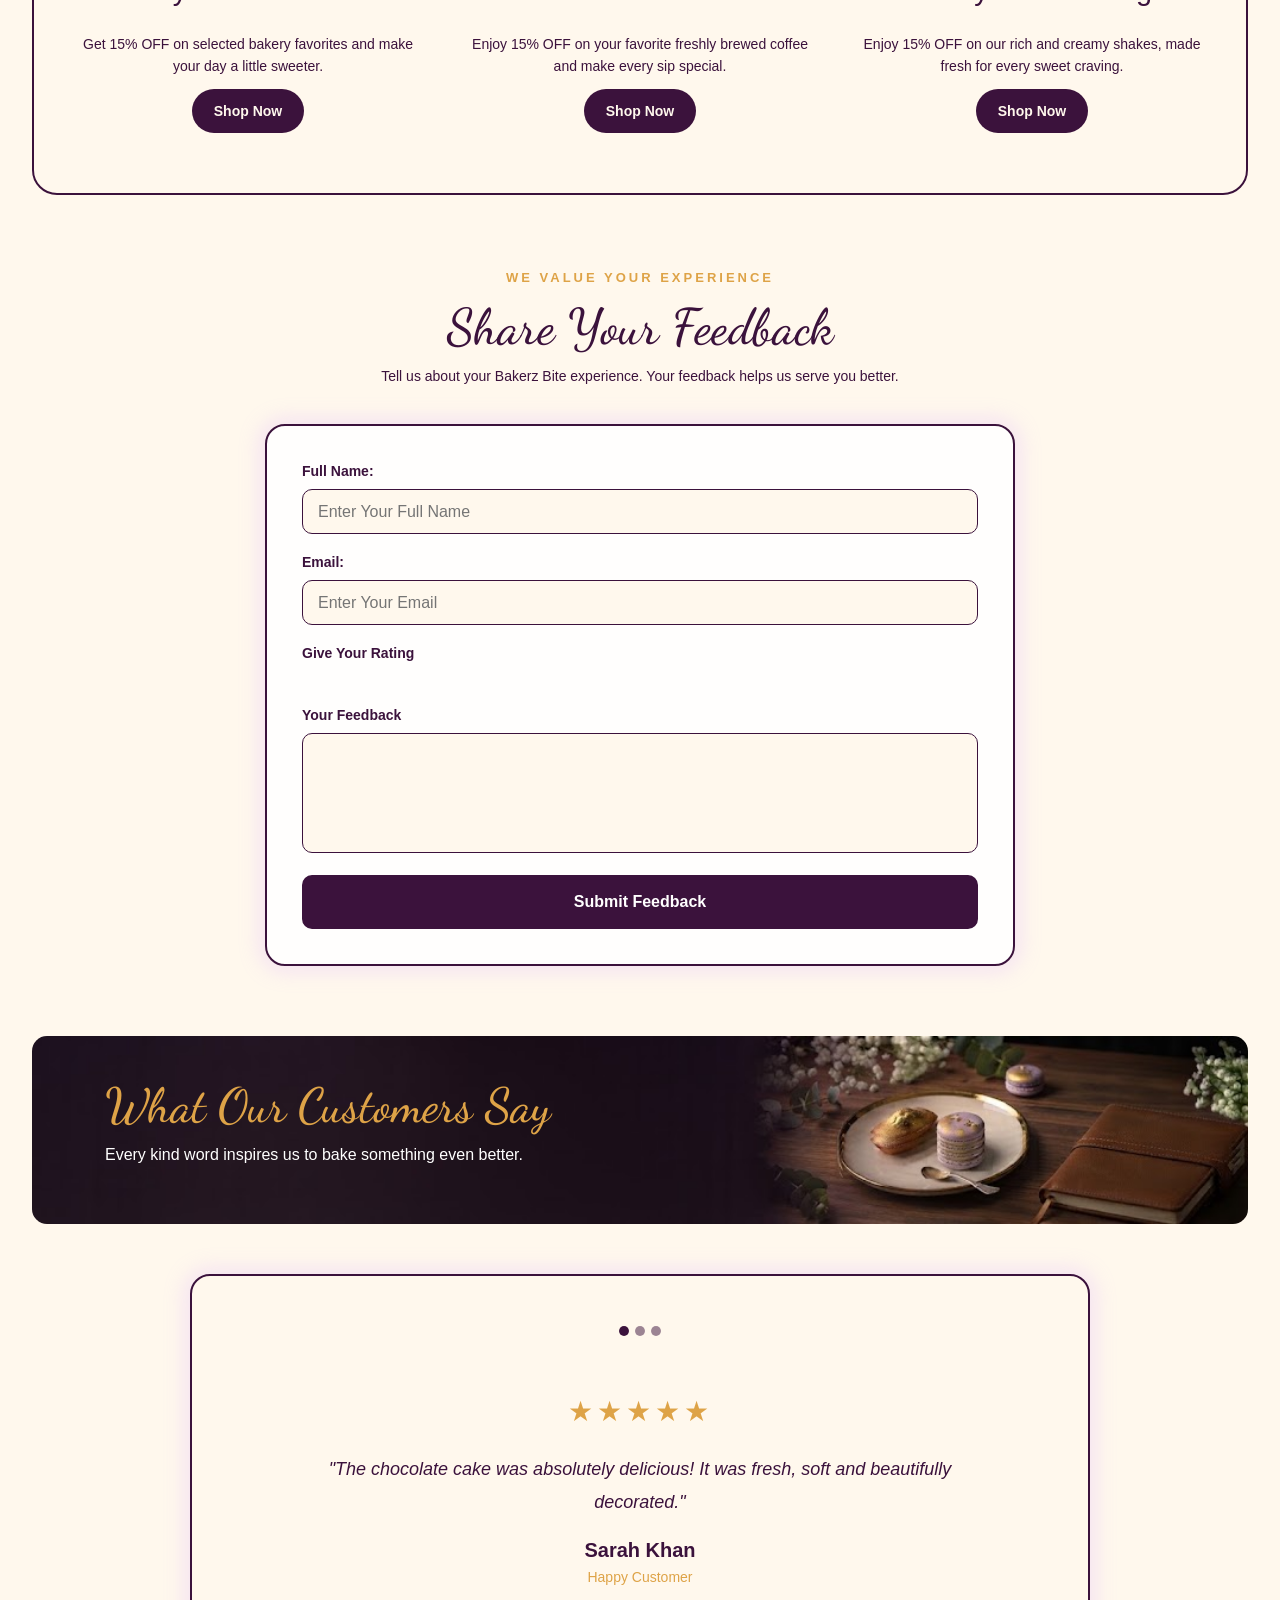
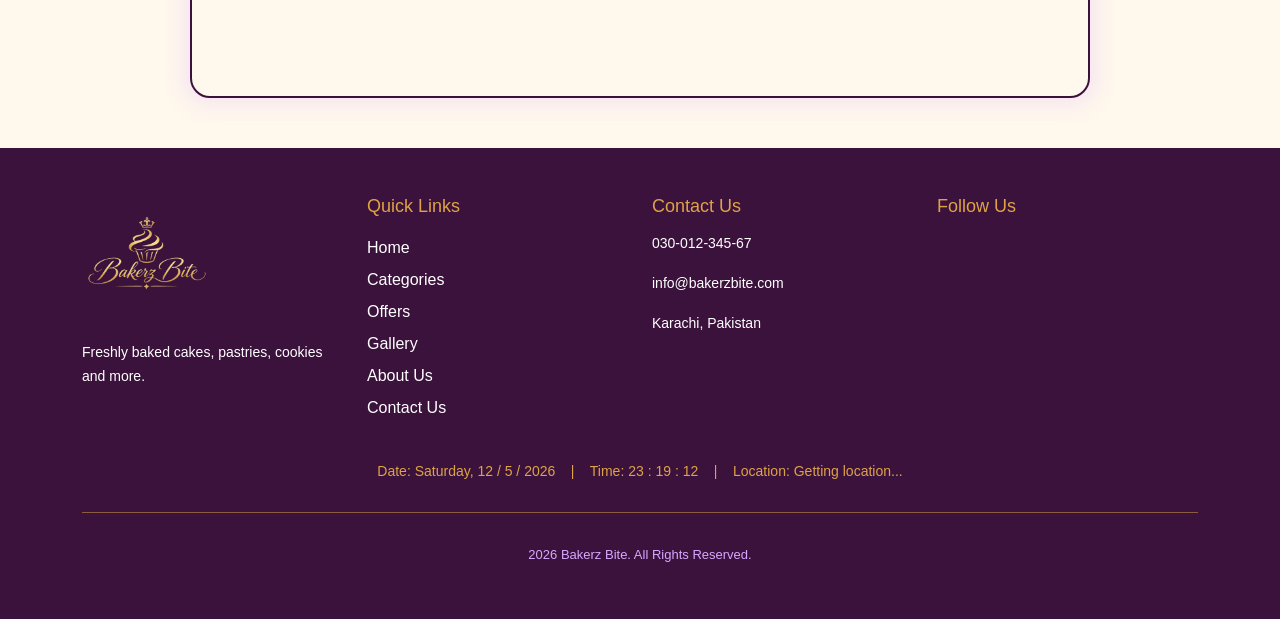
==== commit 1d280895: "Update index.html" ====
--- a/index.html
+++ b/index.html
@@ -8,7 +8,7 @@
 
 
   <!-- Favicon -->
-  <link rel="shortcut icon" href="Material/logo with bg.png" type="image/x-icon">
+  <link rel="shortcut icon" href="MATERIAL/logo with bg.png" type="image/x-icon">
 
   <!-- Bs Cdn Css V 5.3 -->
   <link href="https://cdn.jsdelivr.net/npm/bootstrap@5.3.8/dist/css/bootstrap.min.css" rel="stylesheet"
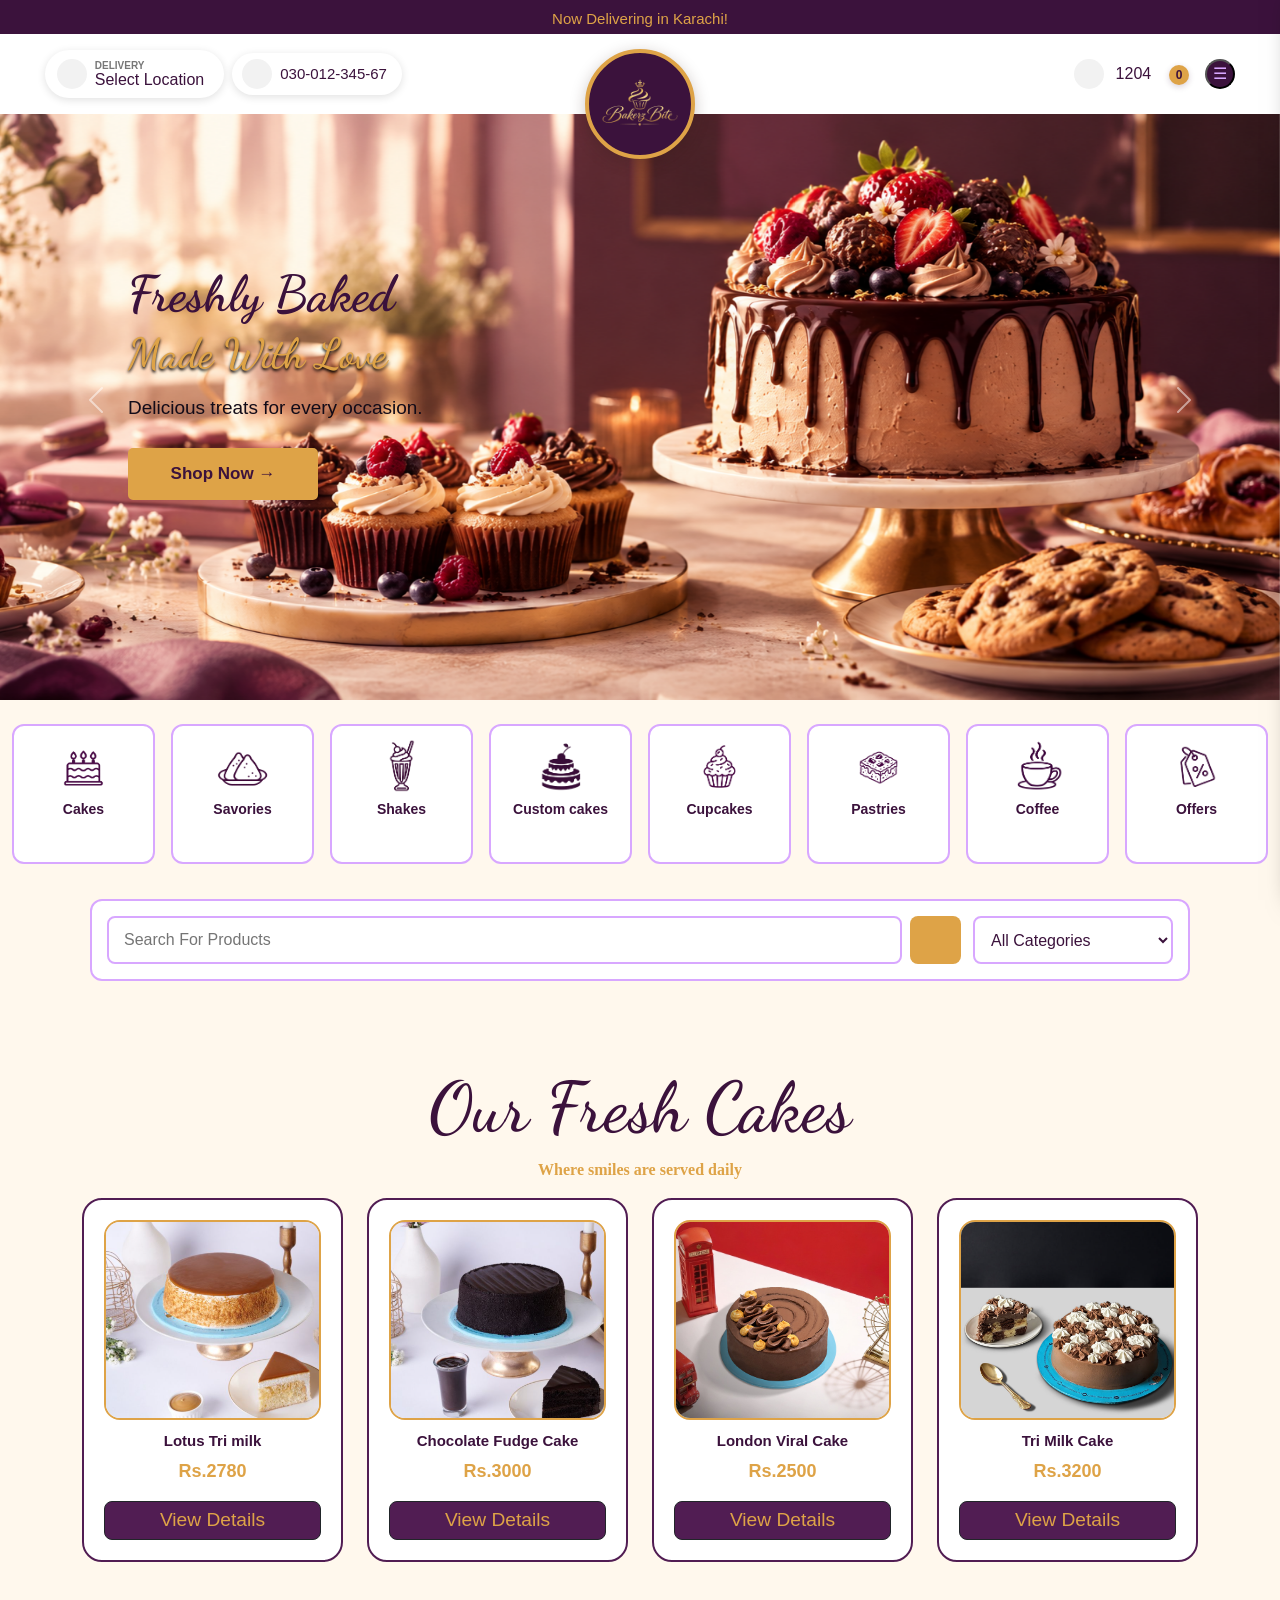
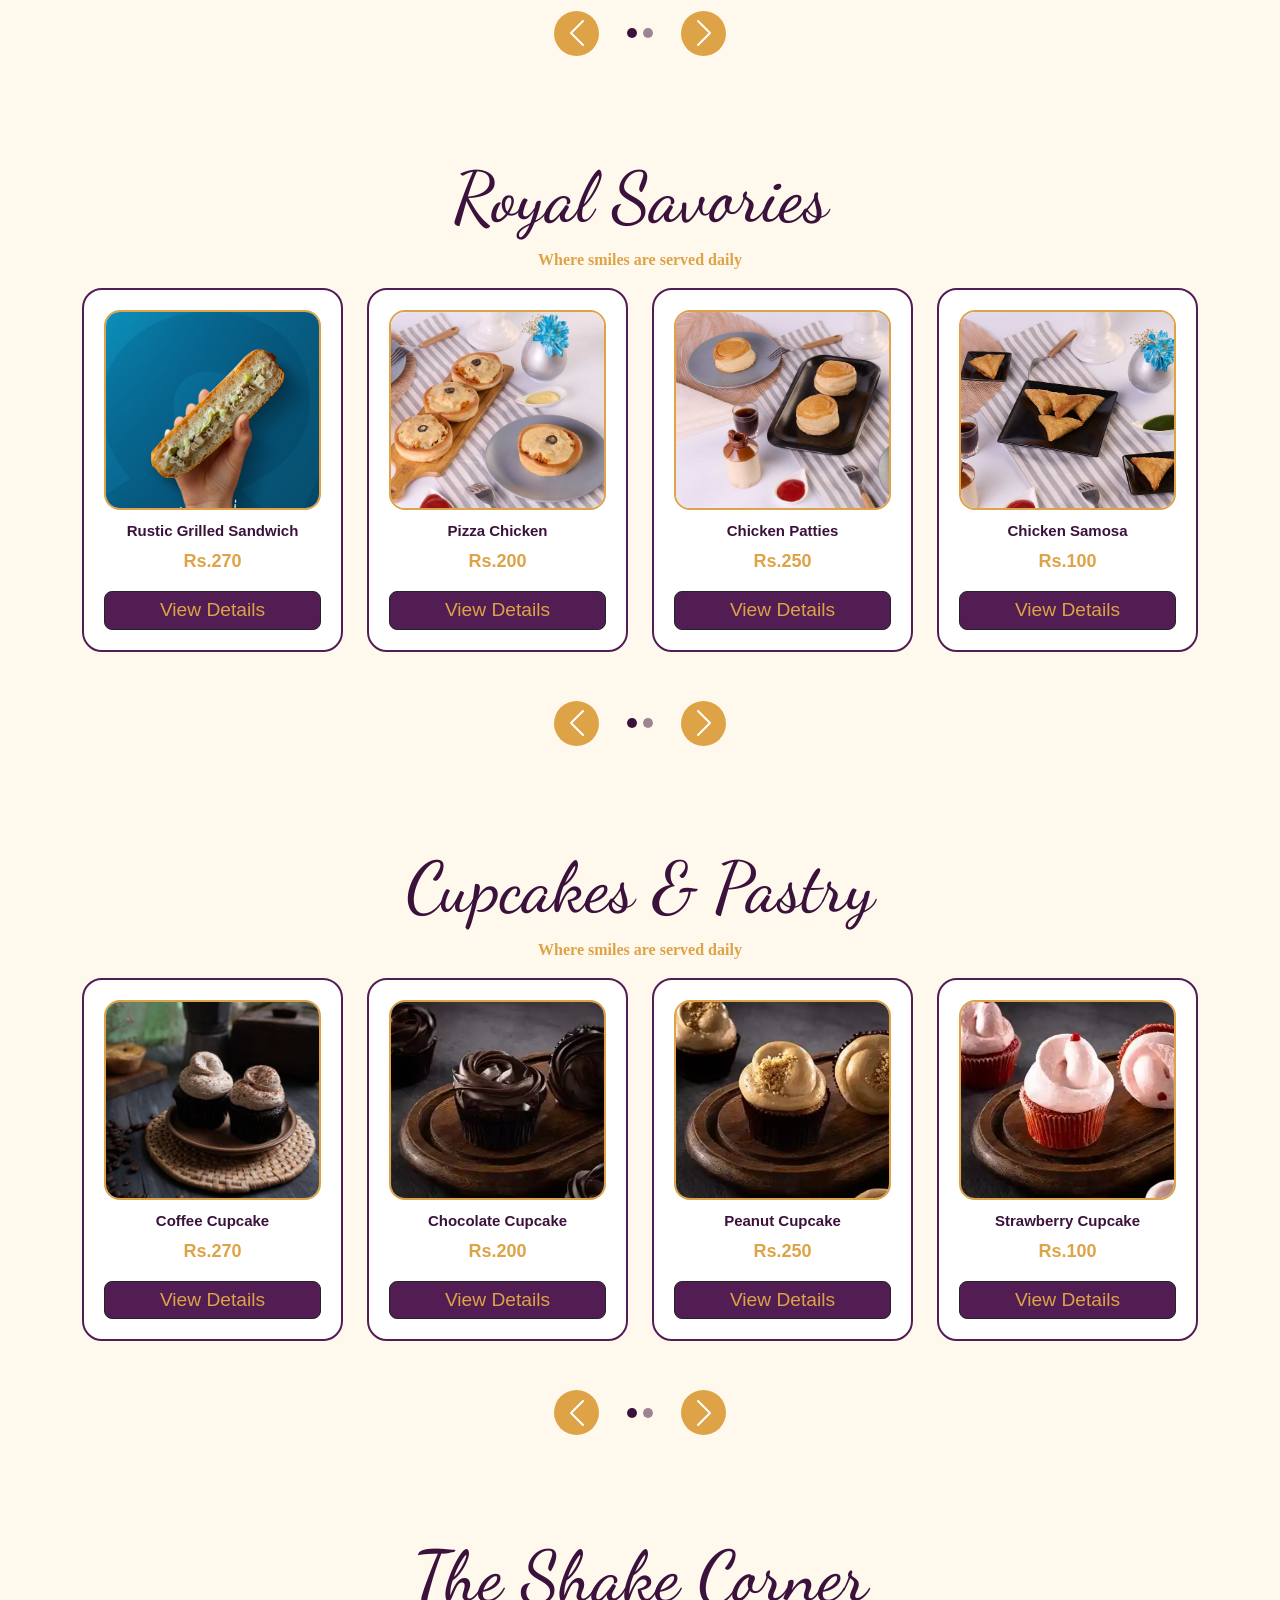
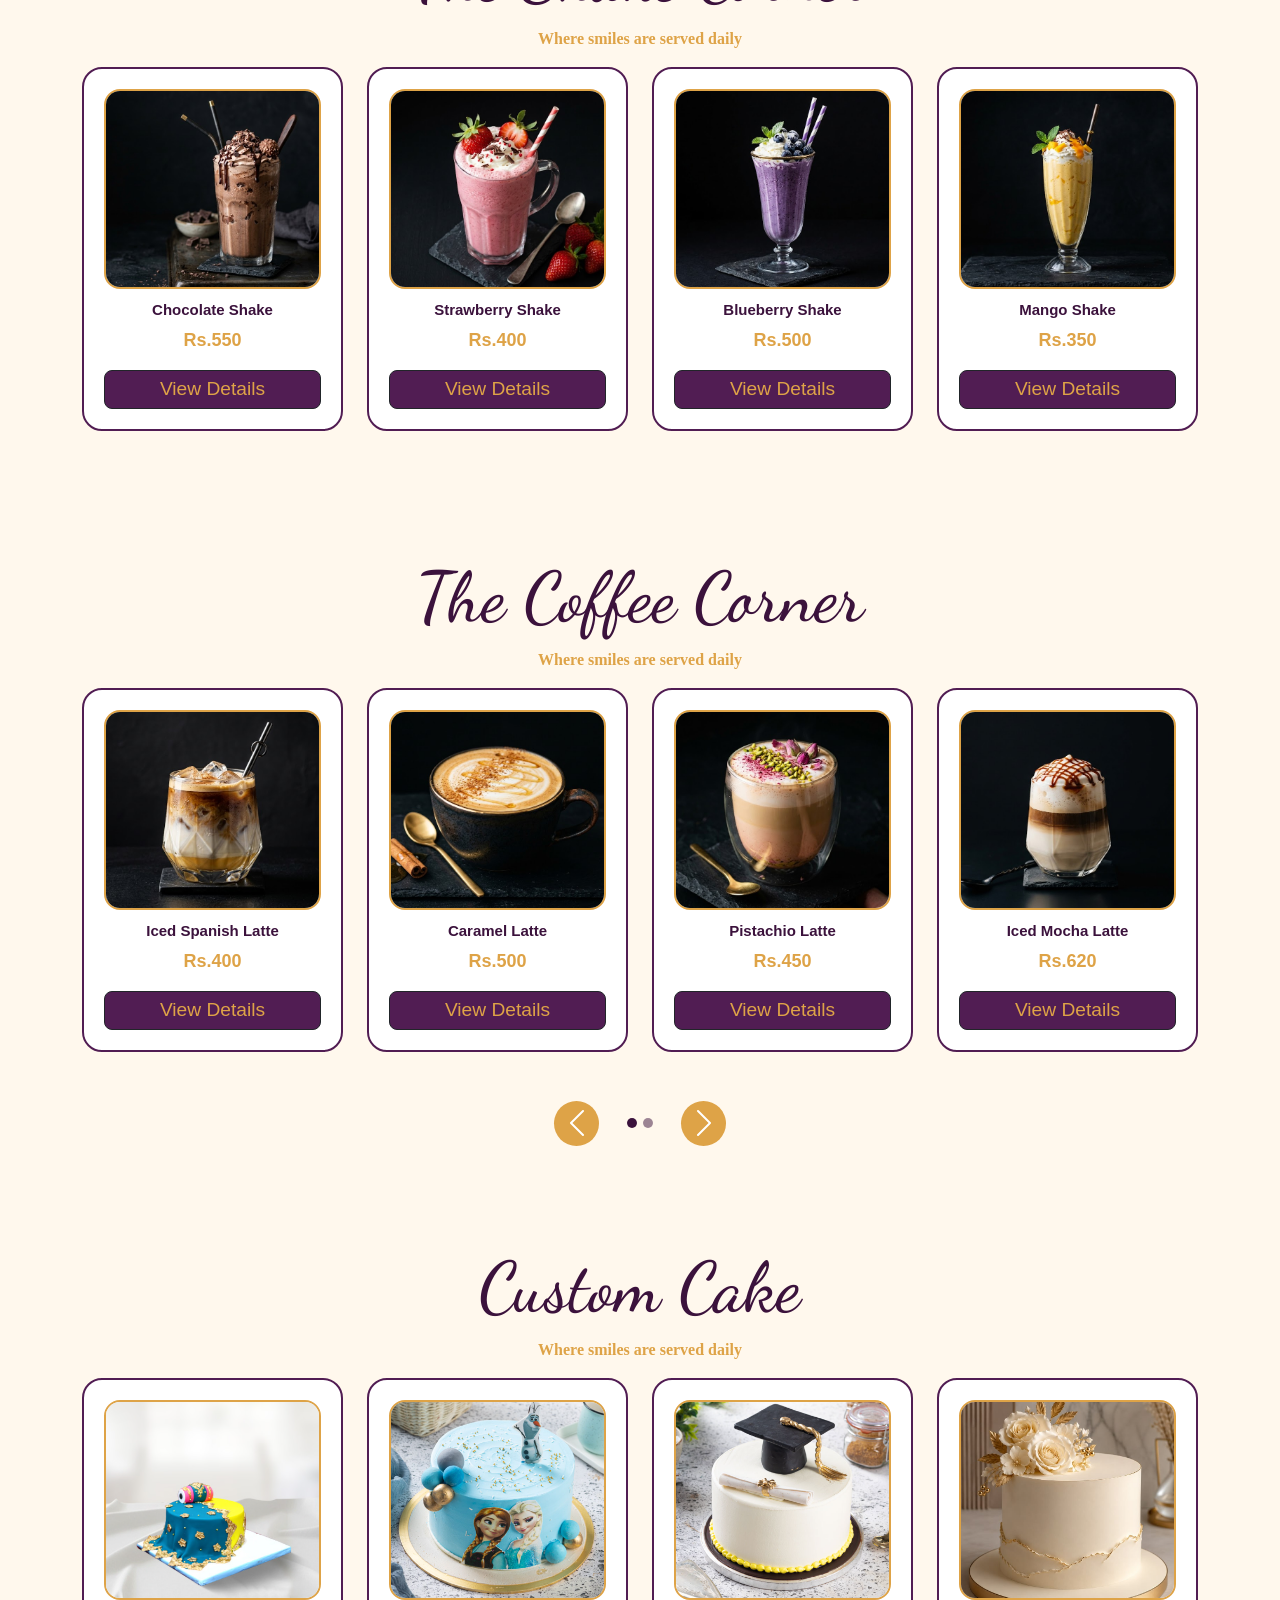
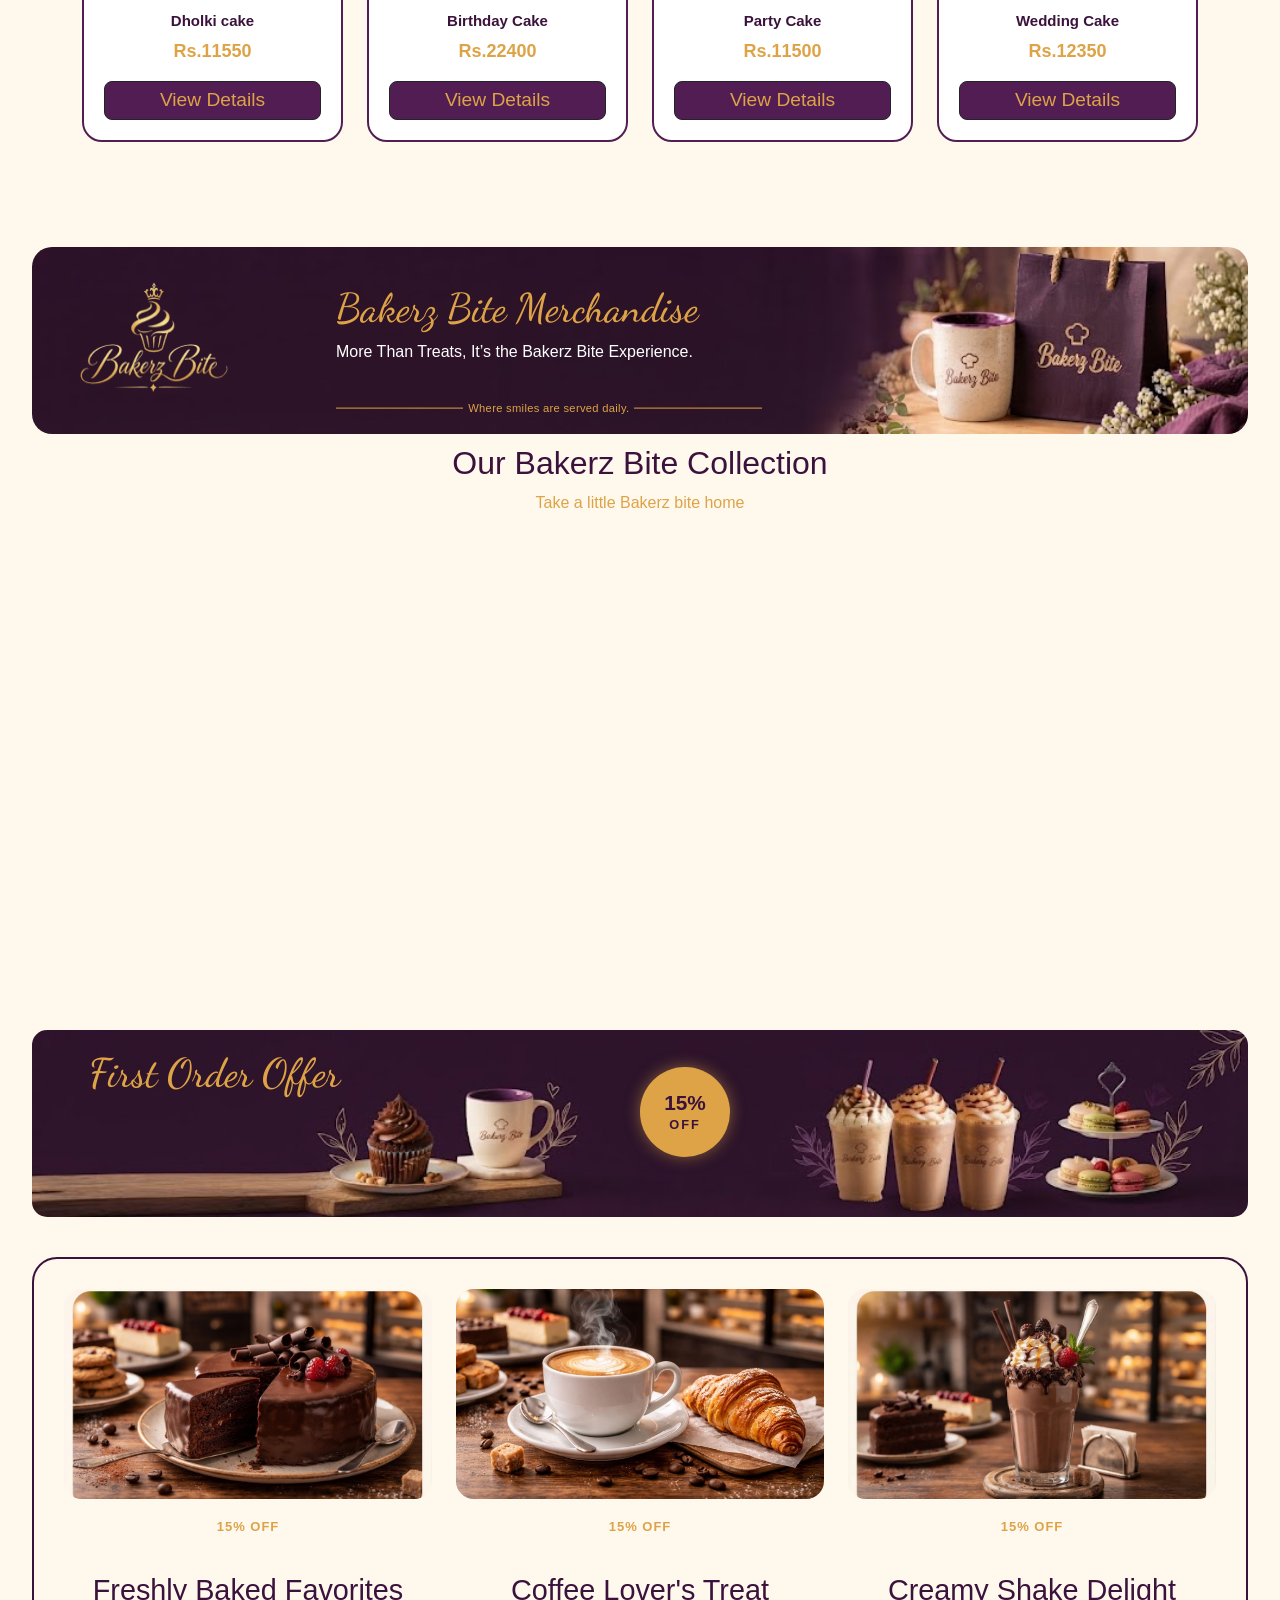
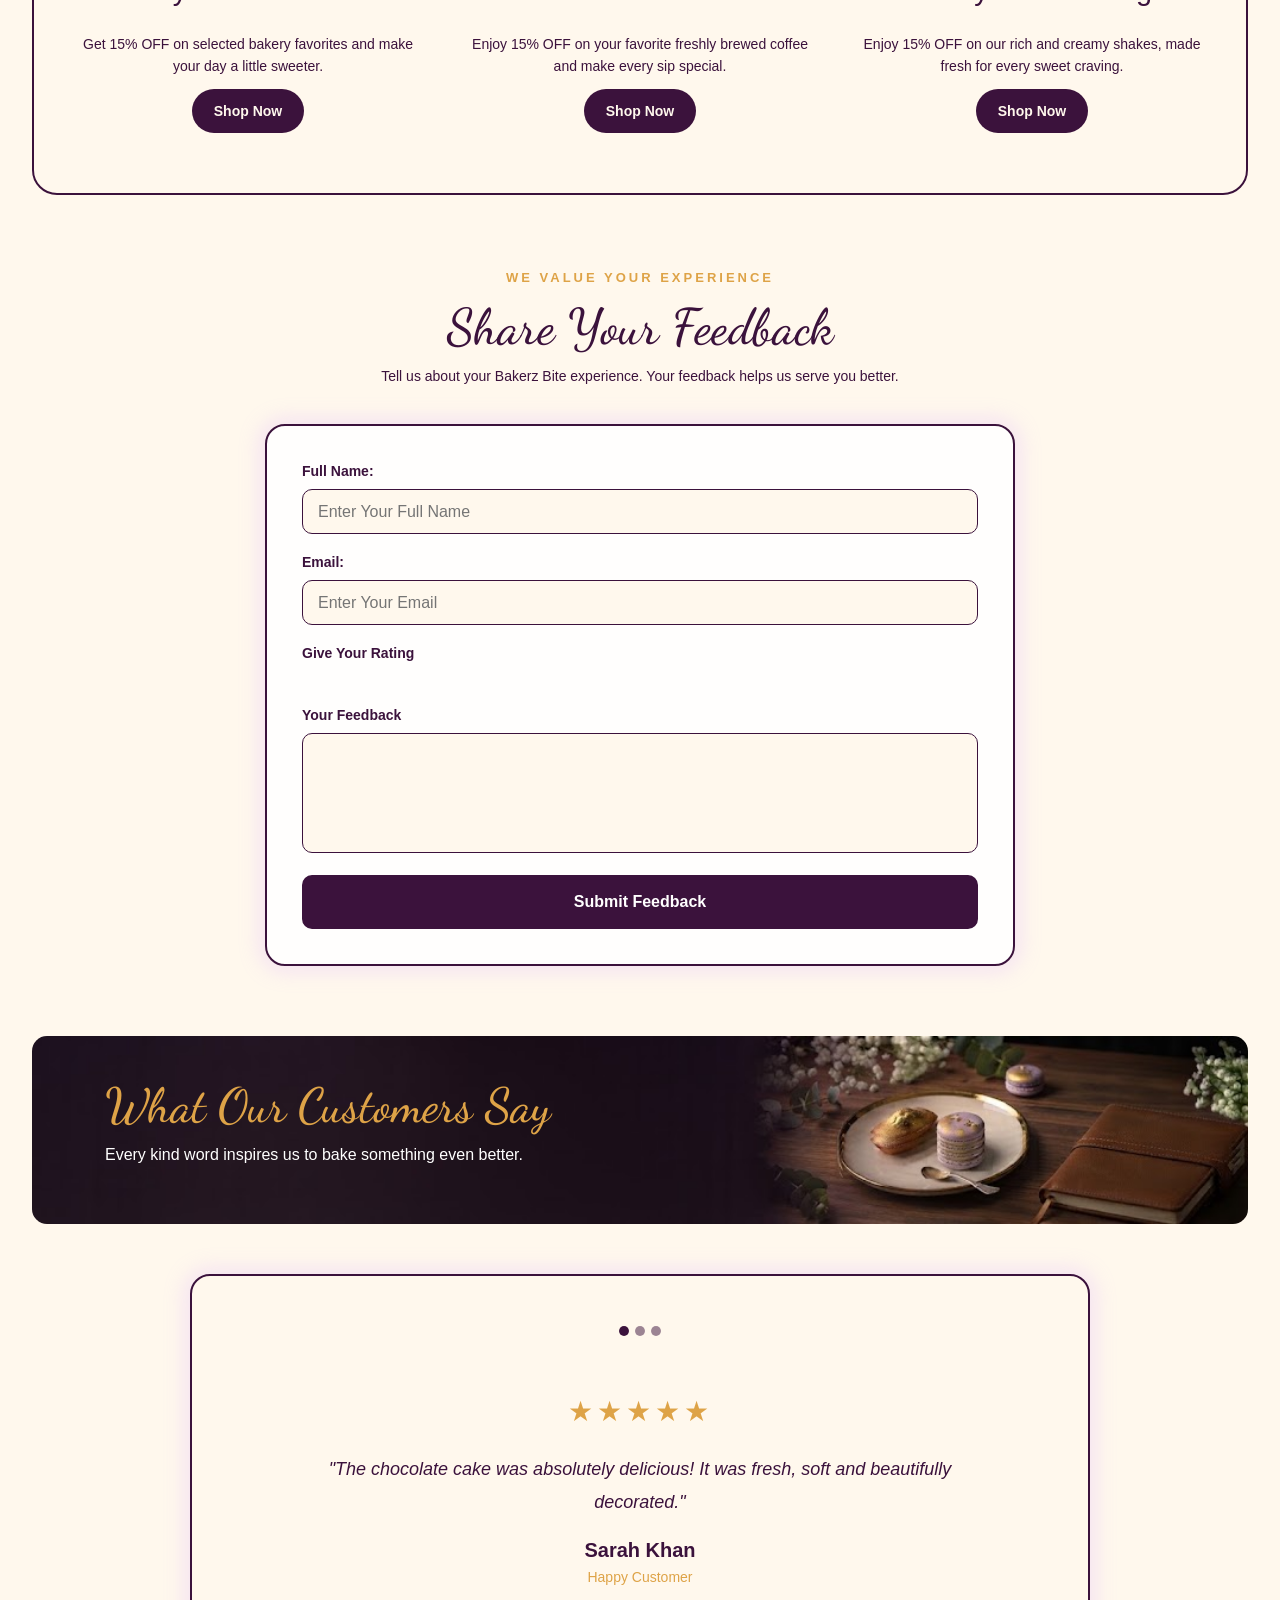
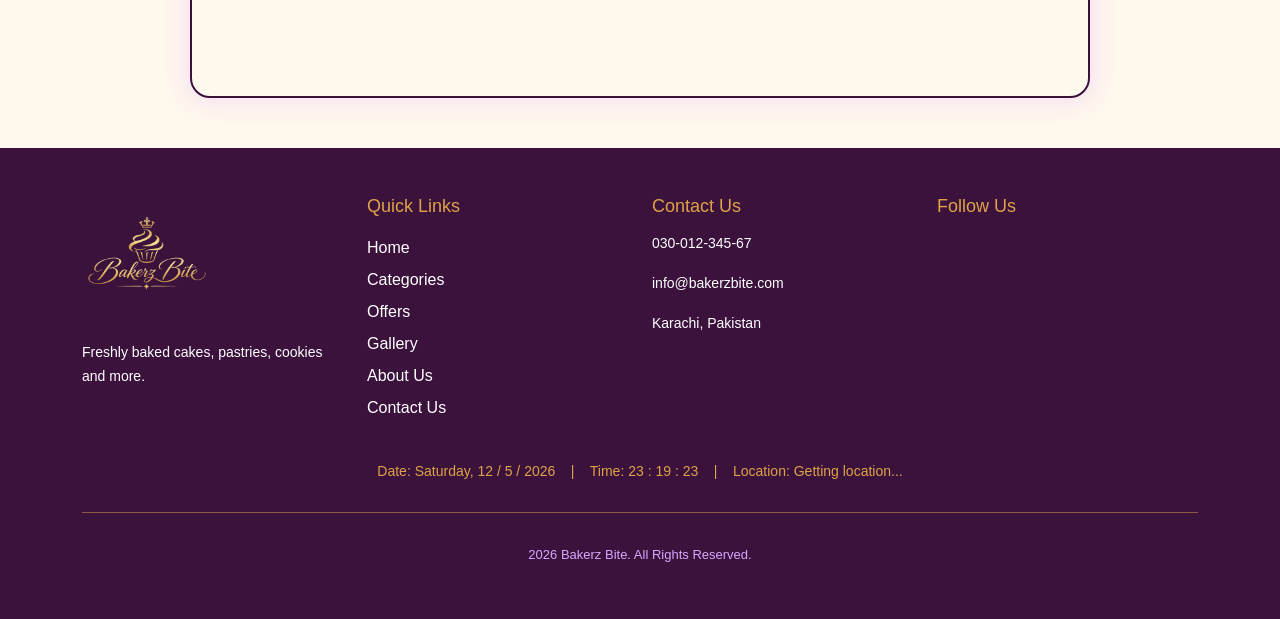
==== commit 61ef6f5d: "Update index.html" ====
--- a/index.html
+++ b/index.html
@@ -3778,7 +3778,7 @@
     <img src="MATERIAL/merchandise heroimage.jfif" alt="Bakerz Bite Merchandise">
 
     <div class="merch-logo">
-      <div class="logo-merch"><img src="material/Logo (1).png" alt=""></div>
+      <div class="logo-merch"><img src="MATERIAL/Logo (1).png" alt=""></div>
     </div>
 
     <div class="merch-text">
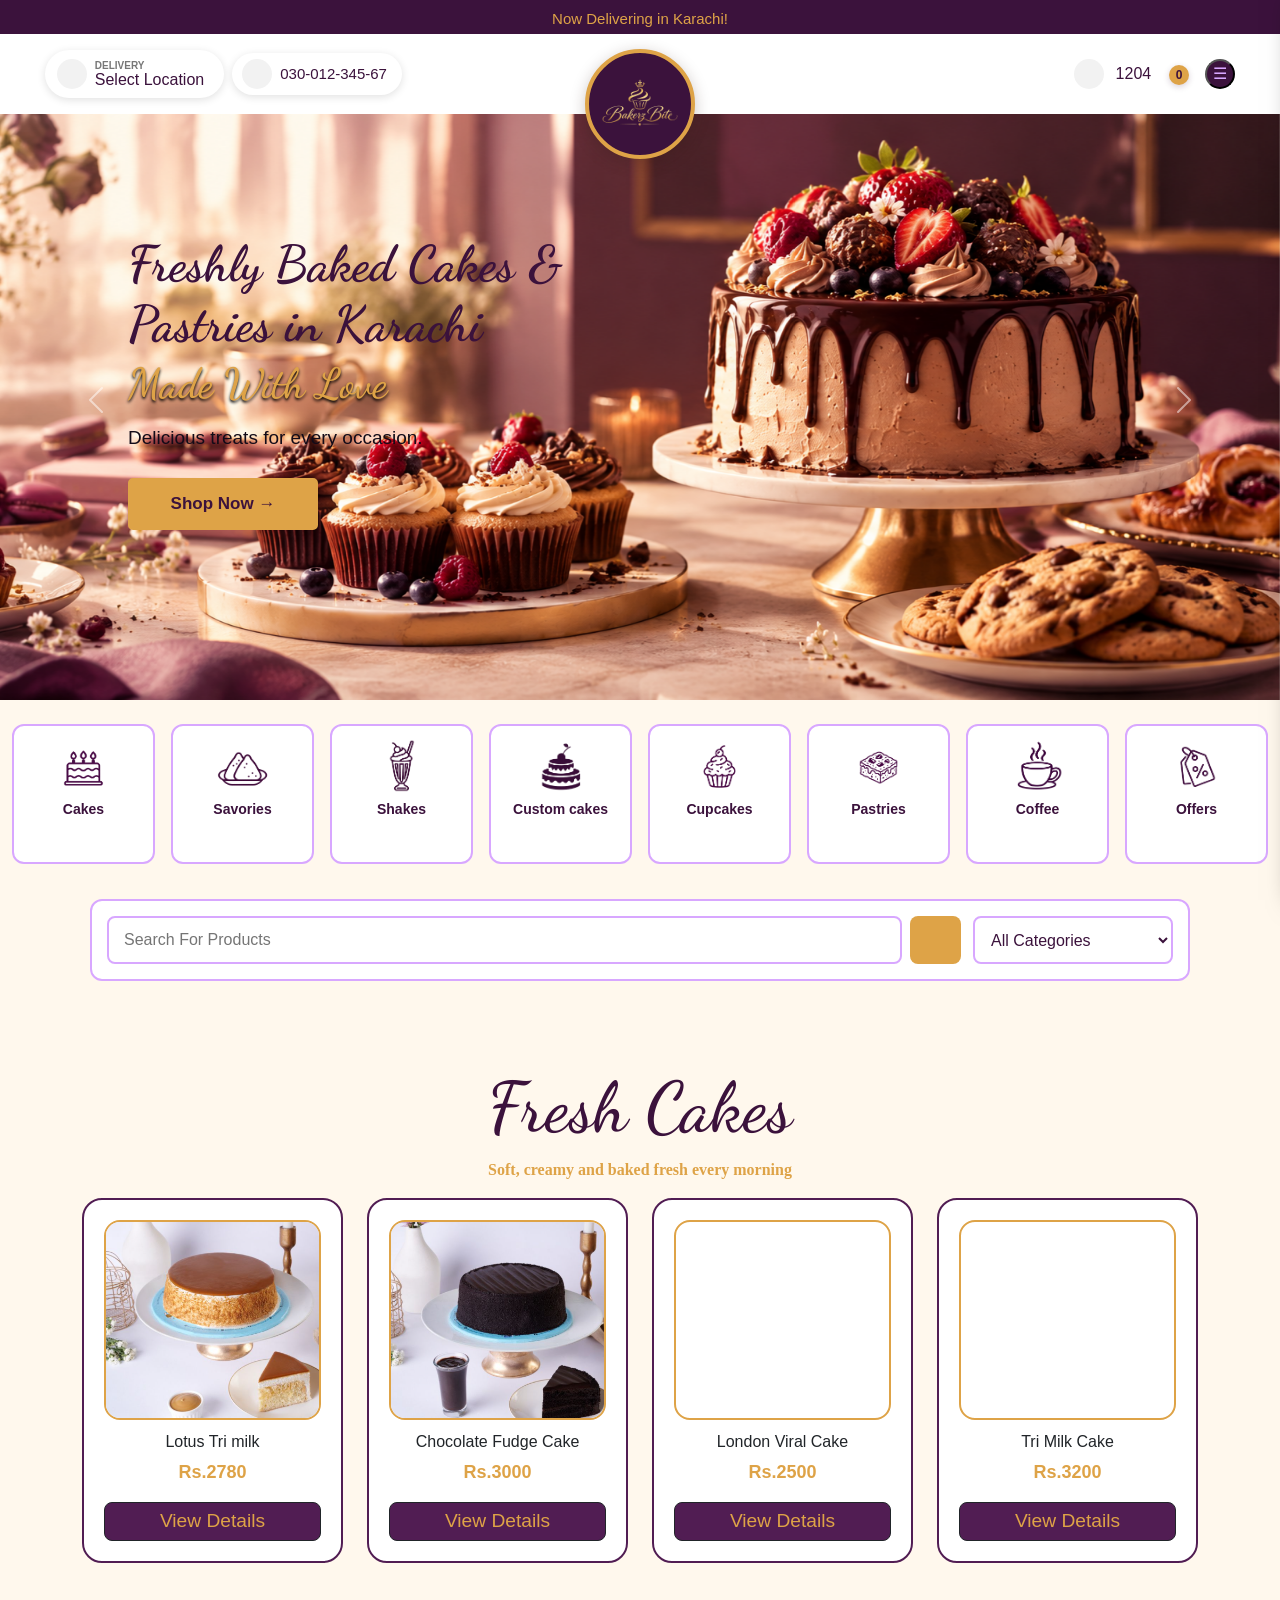
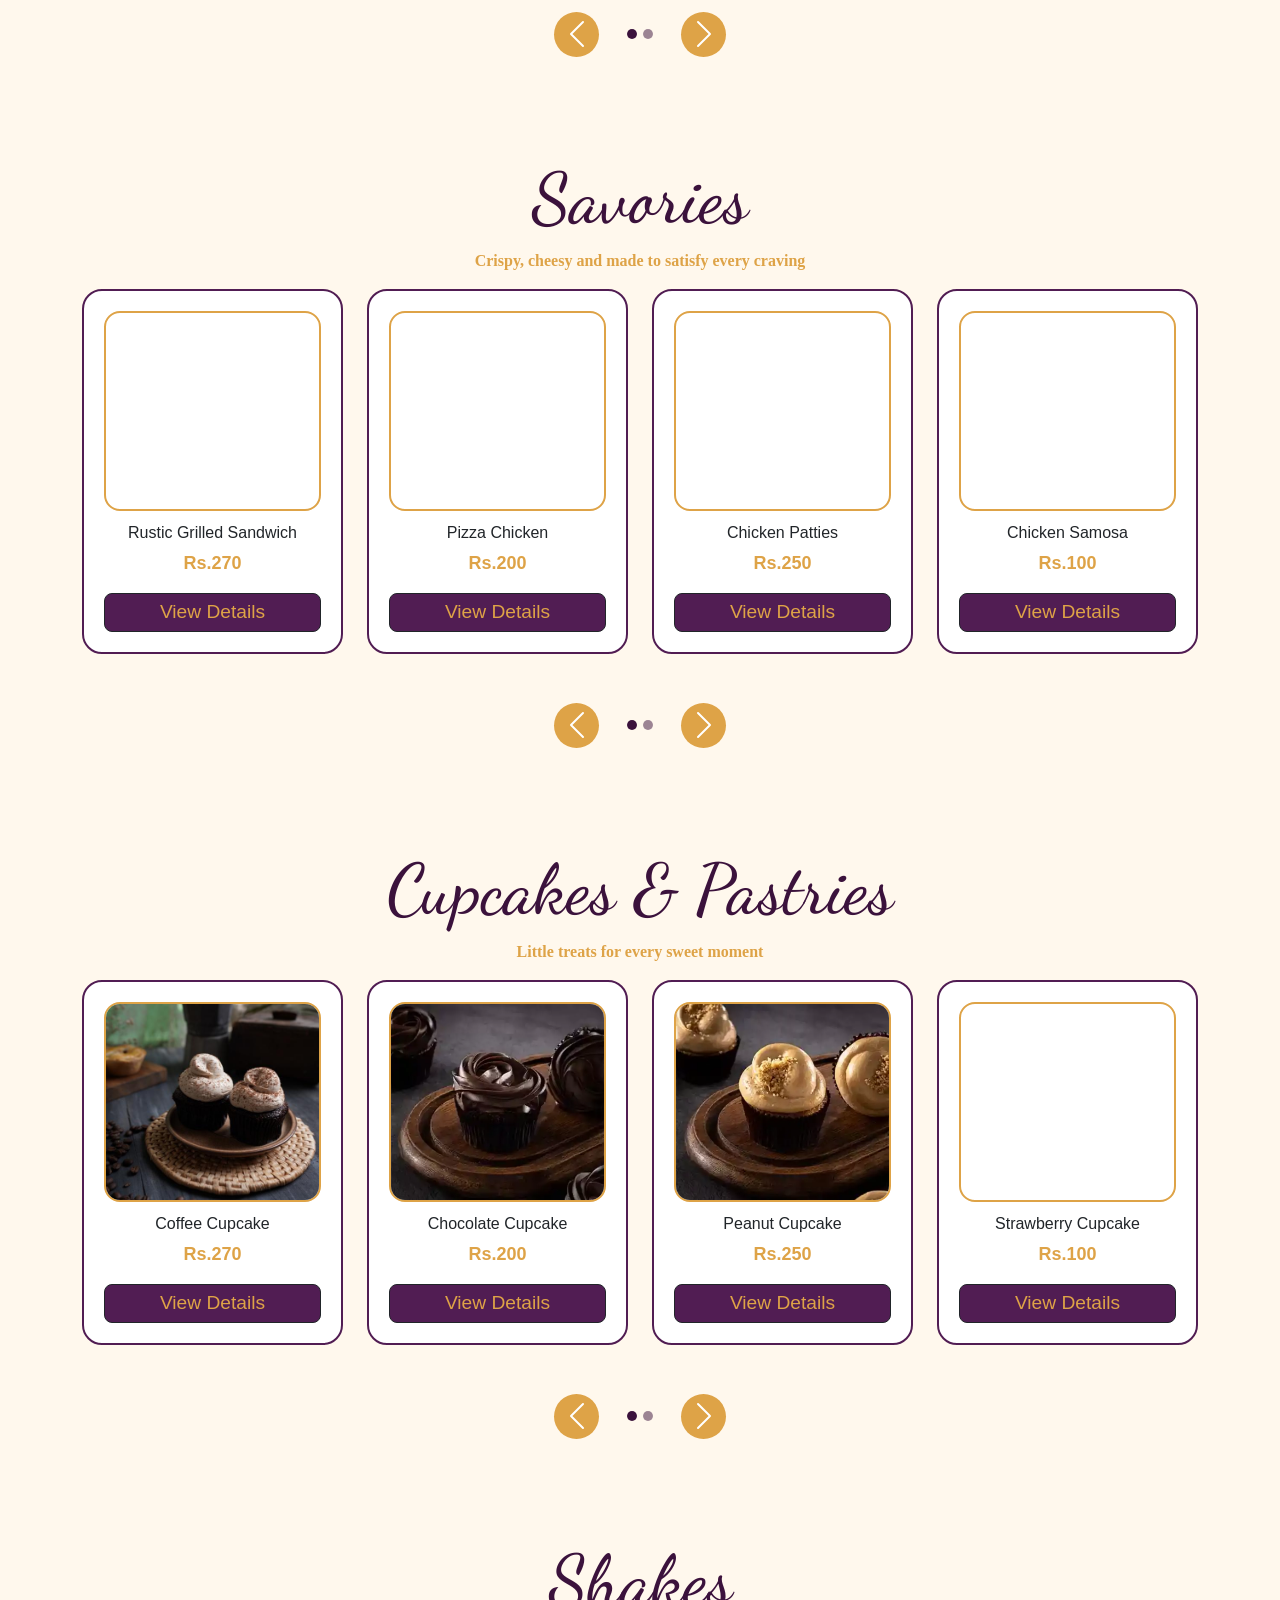
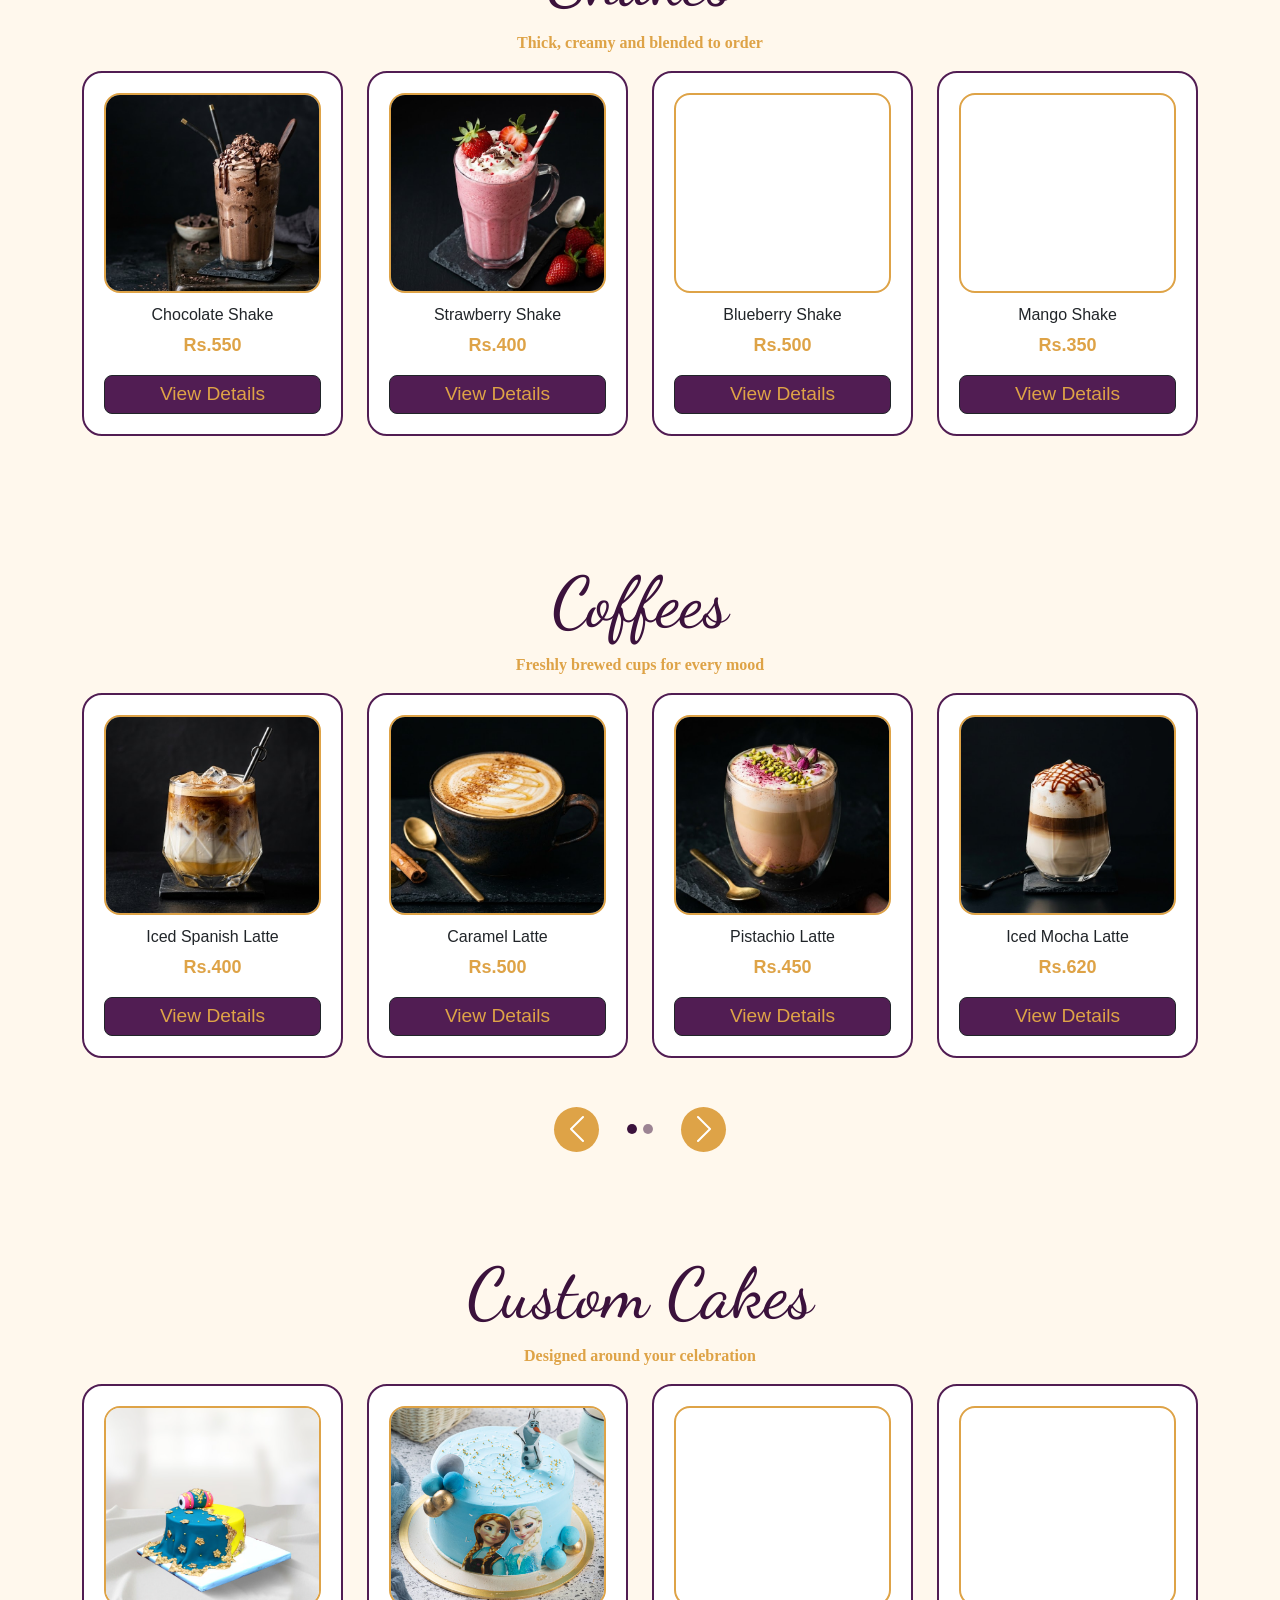
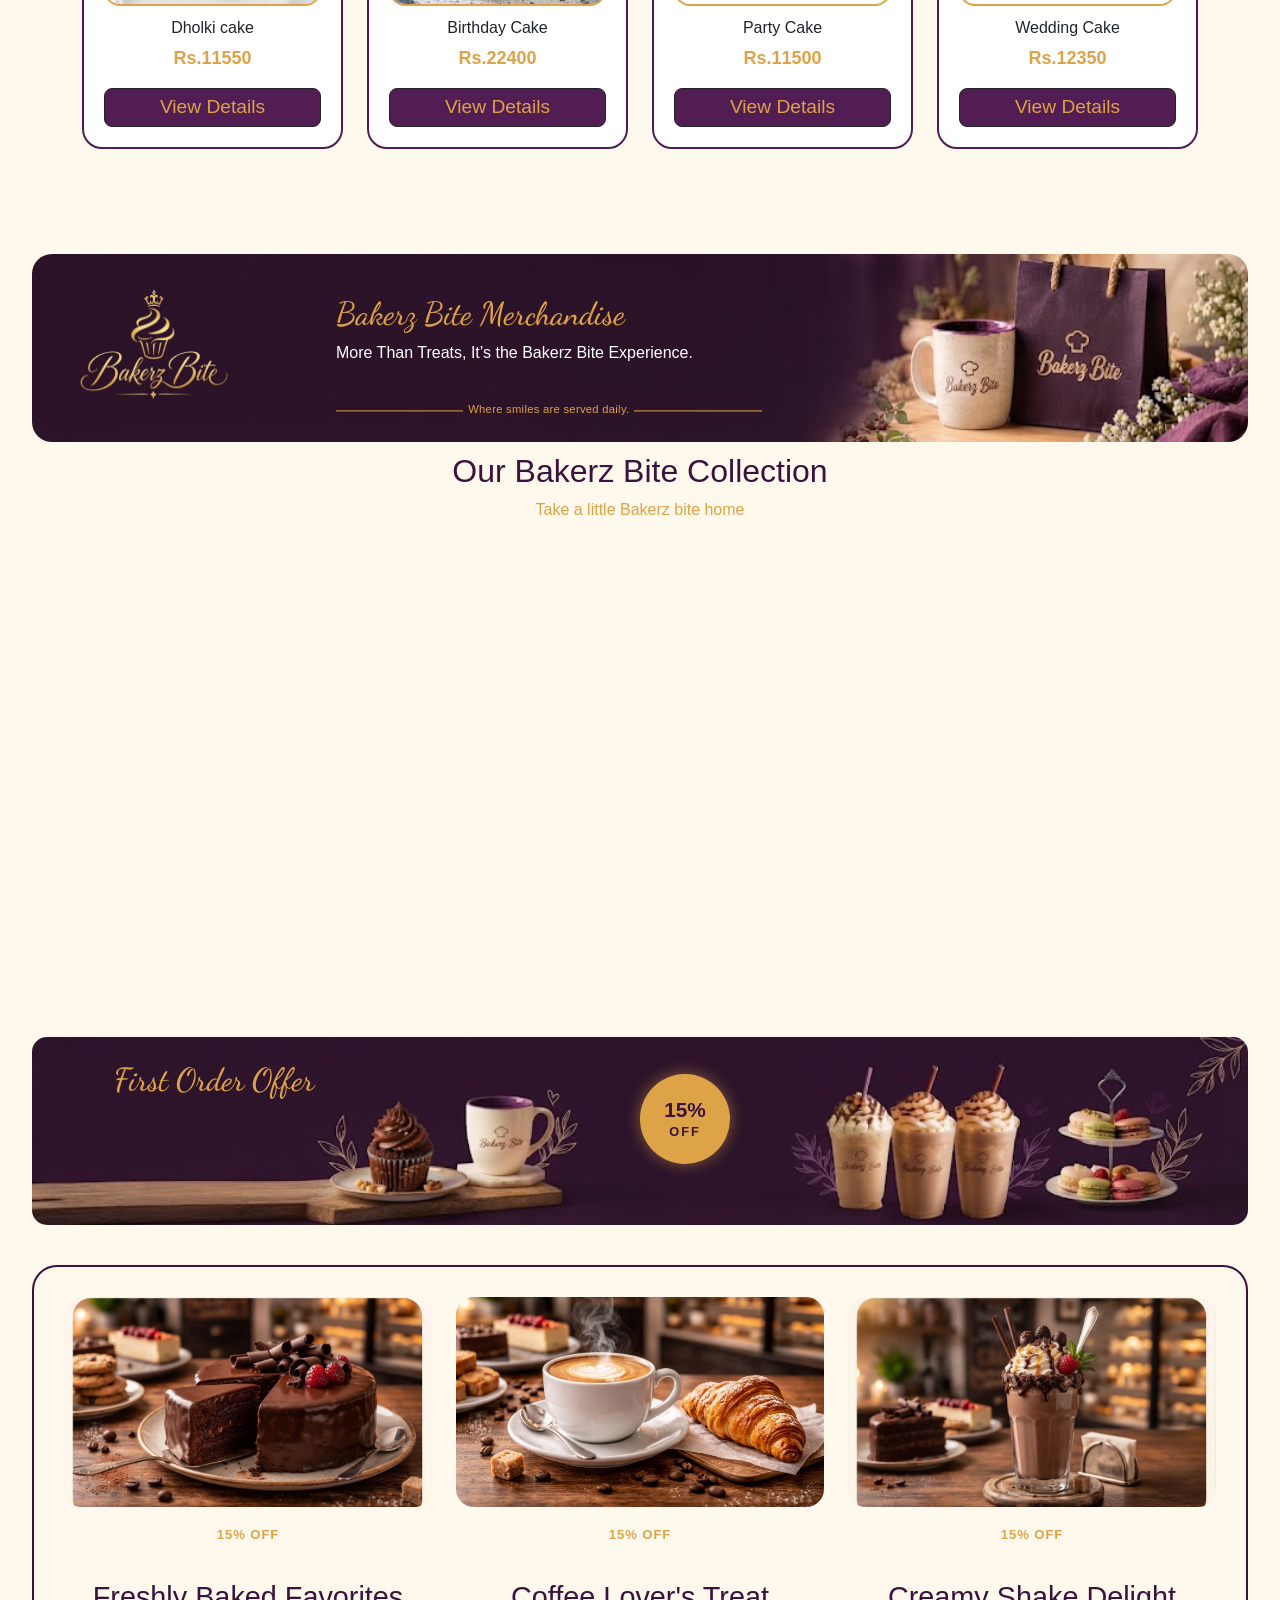
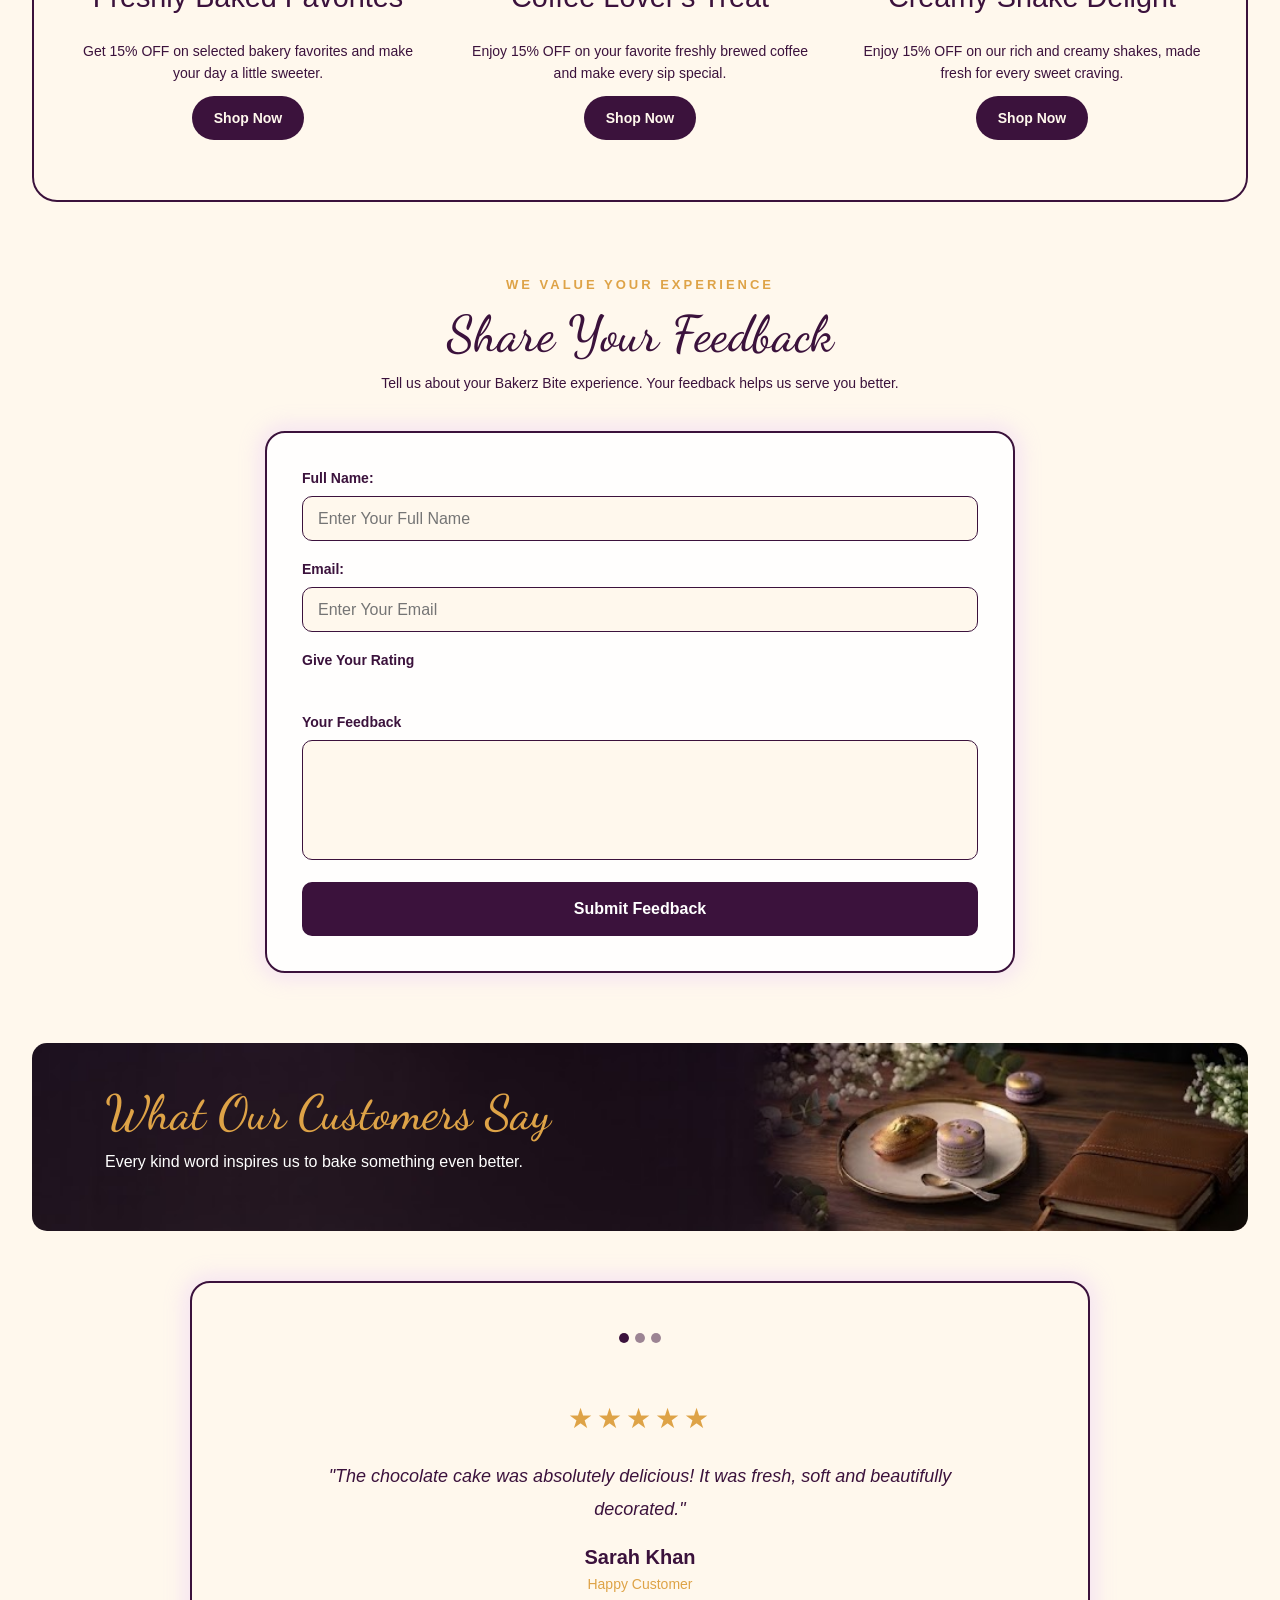
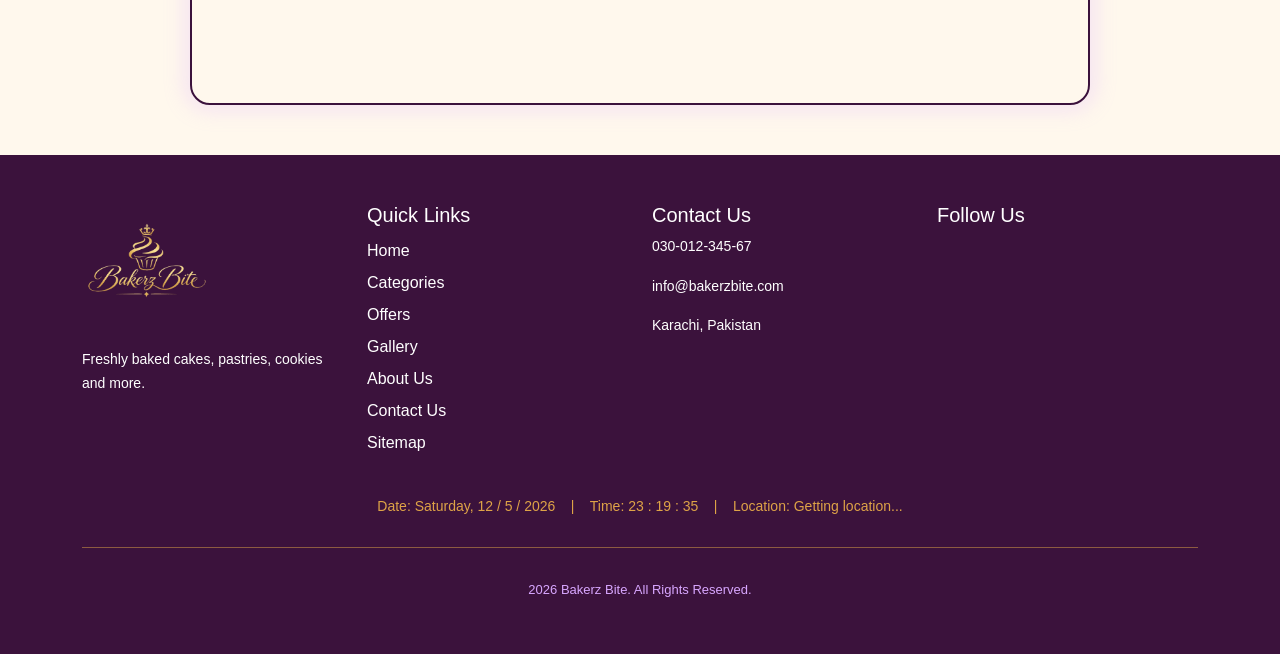
==== commit 6473eb59: "optimized bakerz bite" ====
--- a/index.html
+++ b/index.html
@@ -4,17 +4,47 @@
 <head>
   <meta charset="UTF-8">
   <meta name="viewport" content="width=device-width, initial-scale=1.0">
-  <title>Bakerz Bite</title>
-
+  <title>Bakerz Bite | Fresh Cakes, Pastries &amp; Coffee in Karachi</title>
+  <meta name="description" content="Order fresh cakes, custom cakes, pastries, savories, shakes and coffee from Bakerz Bite. Delivering in Karachi. Get 15% off your first order.">
+  <meta name="robots" content="index, follow, max-image-preview:large">
+  <meta name="theme-color" content="#3b123c">
+  <link rel="canonical" href="https://zarishaptech-ship-i.github.io/e-project/">
+
+  <!-- Open Graph / Twitter -->
+  <meta property="og:type" content="website">
+  <meta property="og:site_name" content="Bakerz Bite">
+  <meta property="og:title" content="Bakerz Bite | Fresh Cakes, Pastries &amp; Coffee in Karachi">
+  <meta property="og:description" content="Fresh cakes, custom cakes, pastries, savories, shakes and coffee. Now delivering in Karachi.">
+  <meta property="og:url" content="https://zarishaptech-ship-i.github.io/e-project/">
+  <meta property="og:image" content="https://zarishaptech-ship-i.github.io/e-project/MATERIAL/hero.png">
+  <meta property="og:image:alt" content="Freshly baked cake from Bakerz Bite">
+  <meta name="twitter:card" content="summary_large_image">
+
+  <!-- Structured data -->
+  <script type="application/ld+json">
+  {
+    "@context": "https://schema.org",
+    "@type": "Bakery",
+    "name": "Bakerz Bite",
+    "url": "https://zarishaptech-ship-i.github.io/e-project/",
+    "logo": "https://zarishaptech-ship-i.github.io/e-project/MATERIAL/Logo.png",
+    "image": "https://zarishaptech-ship-i.github.io/e-project/MATERIAL/hero.png",
+    "description": "Bakery in Karachi offering fresh cakes, custom cakes, pastries, cupcakes, savories, shakes and coffee.",
+    "slogan": "Where smiles are served daily.",
+    "email": "info@bakerzbite.com",
+    "telephone": "+92-21-111-123-456",
+    "priceRange": "Rs.100 - Rs.22400",
+    "address": { "@type": "PostalAddress", "addressLocality": "Karachi", "addressCountry": "PK" },
+    "areaServed": "Karachi"
+  }
+  </script>
 
   <!-- Favicon -->
-  <link rel="shortcut icon" href="MATERIAL/logo with bg.png" type="image/x-icon">
+  <link rel="shortcut icon" href="MATERIAL/logo%20with%20bg.png" type="image/x-icon">
 
   <!-- Bs Cdn Css V 5.3 -->
   <link href="https://cdn.jsdelivr.net/npm/bootstrap@5.3.8/dist/css/bootstrap.min.css" rel="stylesheet"
     integrity="sha384-sRIl4kxILFvY47J16cr9ZwB07vP4J8+LH7qKQnuqkuIAvNWLzeN8tE5YBujZqJLB" crossorigin="anonymous">
-
-
 
   <!-- dancing script  -->
   <link rel="preconnect" href="https://fonts.googleapis.com">
@@ -23,8 +53,6 @@
     href="https://fonts.googleapis.com/css2?family=Dancing+Script:wght@400..700&family=Great+Vibes&family=Playfair+Display:ital,wght@0,400..900;1,400..900&family=Poppins:ital,wght@0,100;0,200;0,300;0,400;0,500;0,600;0,700;0,800;0,900;1,100;1,200;1,300;1,400;1,500;1,600;1,700;1,800;1,900&display=swap"
     rel="stylesheet">
 
-
-
   <!-- AOS CDN CSS LINK  -->
   <link href="https://unpkg.com/aos@2.3.1/dist/aos.css" rel="stylesheet">
 
@@ -38,119 +66,87 @@
     integrity="sha512-ApSLB1Pd3/bZN8fWB/RG9YhN/7bd9Hkf3AGaE2mPfebjrxagjuBtx2GcgdqIlJkUzwylBo61r9Xa9NmgBI0swA=="
     crossorigin="anonymous" referrerpolicy="no-referrer" />
 
-
   <!-- css link  -->
   <link rel="stylesheet" href="style.css">
 
-
-
 </head>
 
 <body>
-
 
   <header>
     <!-- Top Bar -->
     <div class="top-bar">
       <p>Now Delivering in Karachi!</p>
-
-
     </div>
     <!-- Navbar -->
-    <nav class="navitem">
+    <nav class="navitem" aria-label="Main navigation">
       <div class="nav-left">
         <!--  LOCATION  -->
-
         <div class="location" onclick="openLocationPopup()">
-
           <div class="location-icon">
             <i class="fa-solid fa-location-dot"></i>
           </div>
-
           <div class="location-content">
             <span class="location-title">DELIVERY</span>
             <span id="display">Select Location</span>
           </div>
-
           <div class="location-arrow">
             <i class="fa-solid fa-chevron-right"></i>
           </div>
-
-        </div>
-
+        </div>
 
         <!--  LOCATION POPUP -->
-
         <div class="location-popup" id="locationPopup">
-
           <div class="location-modal">
-
             <!-- Close Button -->
-            <button class="close-location" onclick="closeLocationPopup()">
+            <button class="close-location" onclick="closeLocationPopup()" aria-label="Close">
               &times;
             </button>
 
-
             <!-- Logo -->
             <div class="popup-logo-box">
-              <img src="MATERIAL/logo.png" alt="Bakerz Bite">
-            </div>
-
+              <img src="MATERIAL/logo.png" alt="Bakerz Bite logo">
+            </div>
 
             <!-- Heading -->
             <h2>Select Your Order Type</h2>
 
-
             <!-- Delivery / Pick-Up -->
             <div class="order-type">
-
               <button class="order-btn active" id="deliveryBtn">
                 Delivery
               </button>
-
               <button class="order-btn" id="pickupBtn">
                 Pick-Up
               </button>
-
-            </div>
-
+            </div>
 
             <!-- Location Text -->
             <p class="location-question">
               Please select your location
             </p>
 
-
             <!-- City -->
             <label for="citySelect">
               City
             </label>
-
-            <input type="text" value="Karachi" disabled class="popup-select">
-
-
+            <input type="text" id="citySelect" value="Karachi" disabled class="popup-select">
 
             <!-- Area -->
             <label for="areaSelect">
               Please select your area
             </label>
-
             <select id="areaSelect" class="popup-select">
-
               <option value="">
                 Select Location
               </option>
-
             </select>
-
 
             <!-- Select Button -->
             <button class="select-location-btn" onclick="confirmLocation()">
               Select
             </button>
-
-          </div>
-
+          </div>
         </div>
 
         <!-- Call & Order -->
@@ -160,7 +156,7 @@
       </div>
 
       <!-- Logo -->
-      <a href="" class="navlogo"><img src="MATERIAL/Logo.png" alt="Bakerz Bite"></a>
+      <a href="index.html" class="navlogo"><img src="MATERIAL/Logo.png" alt="Bakerz Bite logo"></a>
       <!-- Visitor Counter -->
       <div class="nav-right">
         <div class="visitor "> <i class="fa-regular fa-user vc"></i><span id="counter">1204</span> </div>
@@ -171,15 +167,12 @@
         </div>
 
         <!-- Menu Button -->
-        <button class="menu-btn" id="menuBtn" onclick="toggleMenu()">☰</button>
-      </div>
-
+        <button class="menu-btn" id="menuBtn" onclick="toggleMenu()" aria-label="Open menu">☰</button>
+      </div>
 
       <div class="nav-menu" id="navMenu">
-
         <!-- Close Button -->
-        <button class="close-btn" onclick="toggleMenu()">×</button>
-
+        <button class="close-btn" onclick="toggleMenu()" aria-label="Close menu">×</button>
 
         <a href="#home">Home</a>
         <a href="#merchandise">Merchandise</a>
@@ -188,9 +181,9 @@
         <a href="About.html">About Us</a>
         <a href="contact.html#faq">FAQ</a>
         <a href="contact.html">Contact Us</a>
+        <a href="sitemap.html">Sitemap</a>
       </div>
     </nav>
-    
 
     <!-- Main Content -->
     <main id="home">
@@ -198,134 +191,84 @@
       <!--Caraosel  -->
       <div id="heroCarousel" class="carousel slide hero-wrapper" data-bs-ride="carousel" data-bs-interval="4000">
 
-
         <!-- Carousel Images -->
         <div class="carousel-inner">
 
-          <!-- Slide 1 -->
+          <!-- Slide -->
           <div class="carousel-item active">
-
-            <img src="MATERIAL/hero.png" class="d-block w-100" alt="Freshly baked cake">
-
+            <img src="MATERIAL/hero.png" class="d-block w-100" alt="Freshly baked cakes at Bakerz Bite" fetchpriority="high">
             <div class="carousel-caption hero-text">
-
-              <h1>Freshly Baked</h1>
-
+              <h1>Freshly Baked Cakes &amp; Pastries in Karachi</h1>
               <h2>Made With Love</h2>
-
               <p>Delicious treats for every occasion.</p>
-
               <a href="#cake" style="text-decoration: none;">
                 <button class="hero-shop-btn">
                   Shop Now →
                 </button>
               </a>
-
-            </div>
-
-          </div>
-
-
-          <!-- Slide 2 -->
+            </div>
+          </div>
+
+          <!-- Slide -->
           <div class="carousel-item">
-
-            <img src="MATERIAL/hero 2.png" class="d-block w-100" alt="Fresh bakery products">
-
+            <img src="MATERIAL/hero 2.png" class="d-block w-100" alt="Fresh bakery products made daily" loading="lazy" decoding="async">
             <div class="carousel-caption hero-text">
-
-              <h1>Sweet Moments</h1>
-
-              <h2>Made Fresh Daily</h2>
-
+              <h2>Sweet Moments</h2>
+              <h3>Made Fresh Daily</h3>
               <p>Delicious treats baked just for you.</p>
-
               <a href="#cake" style="text-decoration: none;">
                 <button class="hero-shop-btn">
                   Shop Now →
                 </button>
               </a>
-
-            </div>
-
-          </div>
-
-
-          <!-- Slide 3 -->
+            </div>
+          </div>
+
+          <!-- Slide -->
           <div class="carousel-item">
-
-            <img src="MATERIAL/hero 3.png" class="d-block w-100" alt="Bakery special">
-
+            <img src="MATERIAL/hero 3.png" class="d-block w-100" alt="Bakery specials for every occasion" loading="lazy" decoding="async">
             <div class="carousel-caption hero-text">
-
-              <h1>Delicious Treats</h1>
-
-              <h2>For Every Occasion</h2>
-
+              <h2>Delicious Treats</h2>
+              <h3>For Every Occasion</h3>
               <p>Freshly prepared with love and care.</p>
-
               <a href="#cake" style="text-decoration: none;">
                 <button class="hero-shop-btn">
                   Shop Now →
                 </button>
               </a>
-
-            </div>
-
-          </div>
-
-
-          <!-- Slide 4 -->
+            </div>
+          </div>
+
+          <!-- Slide -->
           <div class="carousel-item">
-
-            <img src="MATERIAL/hero 4.png" class="d-block w-100" alt="Bakery collection">
-
+            <img src="MATERIAL/hero 4.png" class="d-block w-100" alt="Bakerz Bite special bakery collection" loading="lazy" decoding="async">
             <div class="carousel-caption hero-text">
-
-              <h1>Our Special Collection</h1>
-
-              <h2>Taste The Difference</h2>
-
+              <h2>Our Special Collection</h2>
+              <h3>Taste The Difference</h3>
               <p>Discover your favorite bakery delights.</p>
-
               <a href="#cake" style="text-decoration: none;">
                 <button class="hero-shop-btn">
                   Shop Now →
                 </button>
               </a>
             </div>
-
-          </div>
-
-        </div>
-
+          </div>
+
+        </div>
 
         <!-- Previous Button -->
         <button class="carousel-control-prev" type="button" data-bs-target="#heroCarousel" data-bs-slide="prev">
-
-          <span class="carousel-control-prev-icon" aria-hidden="true">
-          </span>
-
-          <span class="visually-hidden">
-            Previous
-          </span>
-
+          <span class="carousel-control-prev-icon" aria-hidden="true"></span>
+          <span class="visually-hidden">Previous</span>
         </button>
-
 
         <!-- Next Button -->
         <button class="carousel-control-next" type="button" data-bs-target="#heroCarousel" data-bs-slide="next">
-
-          <span class="carousel-control-next-icon" aria-hidden="true">
-          </span>
-
-          <span class="visually-hidden">
-            Next
-          </span>
-
+          <span class="carousel-control-next-icon" aria-hidden="true"></span>
+          <span class="visually-hidden">Next</span>
         </button>
 
       </div>
-
 
       <!-- Categories -->
       <div class="container-fluid my-4">
@@ -335,7 +278,6 @@
             <div class="category">
               <a href="#cake">
                 <img src="MATERIAL/cake icon.png" alt="Cakes">
-
                 <p>Cakes</p>
               </a>
             </div>
@@ -345,7 +287,6 @@
             <div class="category">
               <a href="#savory">
                 <img src="MATERIAL/savories icon.png" alt="Savories">
-
                 <p>Savories</p>
               </a>
             </div>
@@ -355,7 +296,6 @@
             <div class="category">
               <a href="#shake">
                 <img src="MATERIAL/shake icon (2).png" alt="Shakes">
-
                 <p>Shakes</p>
               </a>
             </div>
@@ -365,7 +305,6 @@
             <div class="category">
               <a href="#customized">
                 <img src="MATERIAL/customize cake icon.png" alt="Custom Cakes">
-
                 <p>Custom cakes</p>
               </a>
             </div>
@@ -375,7 +314,6 @@
             <div class="category">
               <a href="#brownies">
                 <img src="MATERIAL/cupcake icon.png" alt="Cupcakes">
-
                 <p>Cupcakes</p>
               </a>
             </div>
@@ -385,7 +323,6 @@
             <div class="category">
               <a href="#brownies">
                 <img src="MATERIAL/brownie icon.png" alt="Pastries">
-
                 <p>Pastries</p>
               </a>
             </div>
@@ -395,7 +332,6 @@
             <div class="category">
               <a href="#coffee">
                 <img src="MATERIAL/coffee icon.png" alt="Coffee">
-
                 <p>Coffee</p>
               </a>
             </div>
@@ -404,8 +340,7 @@
           <div class="col">
             <div class="category">
               <a href="#offers">
-                <img src="MATERIAL/offer icon.png" alt="offers">
-
+                <img src="MATERIAL/offer icon.png" alt="Offers">
                 <p>Offers</p>
               </a>
             </div>
@@ -418,25 +353,23 @@
       <div class="search-filter">
 
         <!-- Search -->
-        <form id="searchForm" class="search-box">
-          <input id="searchInput" type="search" placeholder="Search For Products">
-          <button type="submit"><i class="fa-solid fa-magnifying-glass"></i></button>
+        <form id="searchForm" class="search-box" role="search">
+          <input id="searchInput" type="search" placeholder="Search For Products" aria-label="Search for products">
+          <button type="submit" aria-label="Search"><i class="fa-solid fa-magnifying-glass"></i></button>
         </form>
 
         <!-- Category -->
-
-        <select class="filter-box" id="categoryFilter">
+        <select class="filter-box" id="categoryFilter" aria-label="Filter by category">
           <option value="all">All Categories</option>
           <option value="cakes">Cakes</option>
           <option value="savories">Savories</option>
-          <option value="cupcakes">Cupcakes & Pastries</option>
+          <option value="cupcakes">Cupcakes &amp; Pastries</option>
           <option value="shakes">Shakes</option>
           <option value="coffee">Coffee</option>
           <option value="custom cakes">Custom Cakes</option>
           <option value="merchandise">Merchandise</option>
         </select>
 
-
       </div>
 
     </main>
@@ -444,2104 +377,1268 @@
   </header>
 
 
-  <!-- cake cards  -->
+  <!-- cake -->
   <section class="bakery-section" id="cake">
-    <!-- bs carousel -->
     <div id="bakerySlider" class="carousel slide container" data-bs-ride="false">
       <div class="text-center our-bakery">
-        <h1 data-aos="fade-right">Our Fresh Cakes</h1>
-        <p>Where smiles are served daily</p>
-      </div>
-
-      <!-- carousel-inner  -->
-      <div class="carousel-inner ">
-        <!-- slide1  -->
+        <h2 data-aos="fade-right">Fresh Cakes</h2>
+        <p>Soft, creamy and baked fresh every morning</p>
+      </div>
+      <div class="carousel-inner">
         <div class="carousel-item active">
           <div class="row g-4 border-item">
-            <!-- product1 -->
-            <div class="col-12 col-sm-6 col-lg-3 ">
-              <div class="card bakery-card ">
-                <img src="MATERIAL/cake1.jpg" alt="cake">
-                <div class="card-body text-center">
-                  <h6> Lotus Tri milk</h6>
+            <div class="col-12 col-sm-6 col-lg-3">
+              <div class="card bakery-card">
+                <img src="MATERIAL/cake1.jpg" alt="Lotus tri milk cake topped with Lotus spread" loading="lazy" decoding="async">
+                <div class="card-body text-center">
+                  <h3 class="h6">Lotus Tri milk</h3>
                   <p class="price">Rs.2780</p>
-                  <button class="btn btn-dark w-100 btn-sm" data-bs-toggle="modal" data-bs-target="#c1">View Details
-                  </button>
-                </div>
-              </div>
-            </div>
-
-            <!-- product2 -->
-            <div class="col-12 col-sm-6 col-lg-3 ">
-              <div class="card bakery-card">
-                <img src="MATERIAL/cake2.jpg" alt="cake">
-                <div class="card-body text-center">
-                  <h6> Chocolate Fudge Cake</h6>
+                  <button class="btn btn-dark w-100 btn-sm" data-bs-toggle="modal" data-bs-target="#c1">View Details</button>
+                </div>
+              </div>
+            </div>
+
+            <div class="col-12 col-sm-6 col-lg-3">
+              <div class="card bakery-card">
+                <img src="MATERIAL/cake2.jpg" alt="Chocolate fudge cake with chocolate cream" loading="lazy" decoding="async">
+                <div class="card-body text-center">
+                  <h3 class="h6">Chocolate Fudge Cake</h3>
                   <p class="price">Rs.3000</p>
-                  <button class="btn btn-dark w-100 btn-sm" data-bs-toggle="modal" data-bs-target="#c2">View Details
-                  </button>
-                </div>
-              </div>
-            </div>
-
-            <!-- product3  -->
-            <div class="col-12 col-sm-6 col-lg-3">
-              <div class="card bakery-card">
-                <img src="MATERIAL/cake3.jpg" alt="cake">
-                <div class="card-body text-center">
-                  <h6>London Viral Cake</h6>
+                  <button class="btn btn-dark w-100 btn-sm" data-bs-toggle="modal" data-bs-target="#c2">View Details</button>
+                </div>
+              </div>
+            </div>
+
+            <div class="col-12 col-sm-6 col-lg-3">
+              <div class="card bakery-card">
+                <img src="MATERIAL/cake3.jpg" alt="London viral chocolate cake" loading="lazy" decoding="async">
+                <div class="card-body text-center">
+                  <h3 class="h6">London Viral Cake</h3>
                   <p class="price">Rs.2500</p>
-                  <button class="btn btn-dark w-100 btn-sm" data-bs-toggle="modal" data-bs-target="#c3">View Details
-                  </button>
-                </div>
-              </div>
-            </div>
-
-            <!-- product4  -->
-            <div class="col-12 col-sm-6 col-lg-3">
-              <div class="card bakery-card">
-                <img src="MATERIAL/cake4.png" alt="cake">
-                <div class="card-body text-center">
-                  <h6> Tri Milk Cake</h6>
+                  <button class="btn btn-dark w-100 btn-sm" data-bs-toggle="modal" data-bs-target="#c3">View Details</button>
+                </div>
+              </div>
+            </div>
+
+            <div class="col-12 col-sm-6 col-lg-3">
+              <div class="card bakery-card">
+                <img src="MATERIAL/cake4.png" alt="Tri milk cake with milk caramel topping" loading="lazy" decoding="async">
+                <div class="card-body text-center">
+                  <h3 class="h6">Tri Milk Cake</h3>
                   <p class="price">Rs.3200</p>
-                  <button class="btn btn-dark w-100 btn-sm" data-bs-toggle="modal" data-bs-target="#c4">View Details
-                  </button>
-                </div>
-              </div>
-            </div>
-
-          </div>
-          <!-- </div> -->
-        </div>
-
-        <!-- slide2 -->
-        <div class="carousel-item ">
+                  <button class="btn btn-dark w-100 btn-sm" data-bs-toggle="modal" data-bs-target="#c4">View Details</button>
+                </div>
+              </div>
+            </div>
+
+          </div>
+        </div>
+
+        <div class="carousel-item">
           <div class="row g-4">
-            <!-- product1 -->
-            <div class="col-12 col-sm-6 col-lg-3">
-              <div class="card bakery-card">
-                <img src="MATERIAL/cake5.png" alt="cake">
-                <div class="card-body text-center">
-                  <h6>Rainbow Cake</h6>
+            <div class="col-12 col-sm-6 col-lg-3">
+              <div class="card bakery-card">
+                <img src="MATERIAL/cake5.png" alt="Colorful rainbow layer cake" loading="lazy" decoding="async">
+                <div class="card-body text-center">
+                  <h3 class="h6">Rainbow Cake</h3>
                   <p class="price">Rs.2800</p>
-                  <button class="btn btn-dark w-100 btn-sm" data-bs-toggle="modal" data-bs-target="#c5">View Details
-                  </button>
-                </div>
-              </div>
-            </div>
-
-            <!-- product2 -->
-            <div class="col-12 col-sm-6 col-lg-3">
-              <div class="card bakery-card">
-                <img src="MATERIAL/cake6.jpg" alt="cake">
-                <div class="card-body text-center">
-                  <h6>Choco-Rose Fantasy</h6>
+                  <button class="btn btn-dark w-100 btn-sm" data-bs-toggle="modal" data-bs-target="#c5">View Details</button>
+                </div>
+              </div>
+            </div>
+
+            <div class="col-12 col-sm-6 col-lg-3">
+              <div class="card bakery-card">
+                <img src="MATERIAL/cake6.jpg" alt="Choco-rose fantasy chocolate cake" loading="lazy" decoding="async">
+                <div class="card-body text-center">
+                  <h3 class="h6">Choco-Rose Fantasy</h3>
                   <p class="price">Rs.3500</p>
-                  <button class="btn btn-dark w-100 btn-sm" data-bs-toggle="modal" data-bs-target="#c6">View Details
-                  </button>
-                </div>
-              </div>
-            </div>
-
-            <!-- product3  -->
-            <div class="col-12 col-sm-6 col-lg-3">
-              <div class="card bakery-card">
-                <img src="MATERIAL/cake7.jpg" alt="cake">
-                <div class="card-body text-center">
-                  <h6>Vanilla Caramel Cake</h6>
+                  <button class="btn btn-dark w-100 btn-sm" data-bs-toggle="modal" data-bs-target="#c6">View Details</button>
+                </div>
+              </div>
+            </div>
+
+            <div class="col-12 col-sm-6 col-lg-3">
+              <div class="card bakery-card">
+                <img src="MATERIAL/cake7.jpg" alt="Vanilla caramel cake" loading="lazy" decoding="async">
+                <div class="card-body text-center">
+                  <h3 class="h6">Vanilla Caramel Cake</h3>
                   <p class="price">Rs.2730</p>
-                  <button class="btn btn-dark w-100 btn-sm" data-bs-toggle="modal" data-bs-target="#c7">View Details
-                  </button>
-                </div>
-              </div>
-            </div>
-
-            <!-- product4  -->
-            <div class="col-12 col-sm-6 col-lg-3">
-              <div class="card bakery-card">
-                <img src="MATERIAL/cake8.jpg" alt="cake">
-                <div class="card-body text-center">
-                  <h6>Mocha Java Cake</h6>
+                  <button class="btn btn-dark w-100 btn-sm" data-bs-toggle="modal" data-bs-target="#c7">View Details</button>
+                </div>
+              </div>
+            </div>
+
+            <div class="col-12 col-sm-6 col-lg-3">
+              <div class="card bakery-card">
+                <img src="MATERIAL/cake8.jpg" alt="Mocha java coffee and chocolate cake" loading="lazy" decoding="async">
+                <div class="card-body text-center">
+                  <h3 class="h6">Mocha Java Cake</h3>
                   <p class="price">Rs.3100</p>
-                  <button class="btn btn-dark w-100 btn-sm" data-bs-toggle="modal" data-bs-target="#c8">View Details
-                  </button>
-                </div>
-              </div>
-            </div>
-
-          </div>
-        </div>
+                  <button class="btn btn-dark w-100 btn-sm" data-bs-toggle="modal" data-bs-target="#c8">View Details</button>
+                </div>
+              </div>
+            </div>
+
+          </div>
+        </div>
+
       </div>
 
       <!-- arrow controls -->
       <div class="d-flex justify-content-center align-items-center mt-4">
-        <button class="carousel-control-prev arrow-bottom" type="button" data-bs-target="#bakerySlider"
-          data-bs-slide="prev">
+        <button class="carousel-control-prev arrow-bottom" type="button" data-bs-target="#bakerySlider" data-bs-slide="prev" aria-label="Previous">
           <span class="carousel-control-prev-icon"></span>
         </button>
-
         <div class="carousel-indicators">
-          <button type="button" data-bs-target="#bakerySlider" data-bs-slide-to="0" class="active"></button>
-          <button type="button" data-bs-target="#bakerySlider" data-bs-slide-to="1"></button>
-        </div>
-        <button class="carousel-control-next arrow-bottom" type="button" data-bs-target="#bakerySlider"
-          data-bs-slide="next">
+          <button type="button" data-bs-target="#bakerySlider" data-bs-slide-to="0" class="active" aria-label="Slide 1"></button>
+          <button type="button" data-bs-target="#bakerySlider" data-bs-slide-to="1" aria-label="Slide 2"></button>
+        </div>
+        <button class="carousel-control-next arrow-bottom" type="button" data-bs-target="#bakerySlider" data-bs-slide="next" aria-label="Next">
           <span class="carousel-control-next-icon"></span>
         </button>
       </div>
 
-      <!-- end -->
     </div>
   </section>
 
 
-
-  <!-- Savories -->
+  <!-- savory -->
   <section class="bakery-section" id="savory">
-    <!-- bs carousel -->
     <div id="bakerySlider2" class="carousel slide container" data-bs-ride="false">
-
       <div class="text-center our-bakery">
-        <h1 data-aos="fade-right">Royal Savories</h1>
-        <p>Where smiles are served daily</p>
-      </div>
-
-      <!-- carousel-inner  -->
-      <div class="carousel-inner ">
-        <!-- slide1  -->
+        <h2 data-aos="fade-right">Savories</h2>
+        <p>Crispy, cheesy and made to satisfy every craving</p>
+      </div>
+      <div class="carousel-inner">
         <div class="carousel-item active">
           <div class="row g-4 border-item">
-            <!-- product1 -->
-            <div class="col-12 col-sm-6 col-lg-3  ">
-              <div class="card bakery-card ">
-                <img src="MATERIAL/savory1.png" alt="cake">
-                <div class="card-body text-center">
-                  <h6> Rustic Grilled Sandwich</h6>
+            <div class="col-12 col-sm-6 col-lg-3">
+              <div class="card bakery-card">
+                <img src="MATERIAL/savory1.png" alt="Rustic grilled chicken sandwich" loading="lazy" decoding="async">
+                <div class="card-body text-center">
+                  <h3 class="h6">Rustic Grilled Sandwich</h3>
                   <p class="price">Rs.270</p>
-                  <button class="btn btn-dark w-100 btn-sm" data-bs-toggle="modal" data-bs-target="#s1">View Details
-                  </button>
-                </div>
-              </div>
-            </div>
-
-            <!-- product2 -->
-            <div class="col-12 col-sm-6 col-lg-3">
-              <div class="card bakery-card">
-                <img src="MATERIAL/savory2.jpg" alt="cake">
-                <div class="card-body text-center">
-                  <h6> Pizza Chicken</h6>
+                  <button class="btn btn-dark w-100 btn-sm" data-bs-toggle="modal" data-bs-target="#s1">View Details</button>
+                </div>
+              </div>
+            </div>
+
+            <div class="col-12 col-sm-6 col-lg-3">
+              <div class="card bakery-card">
+                <img src="MATERIAL/savory2.jpg" alt="Chicken pizza" loading="lazy" decoding="async">
+                <div class="card-body text-center">
+                  <h3 class="h6">Pizza Chicken</h3>
                   <p class="price">Rs.200</p>
-                  <button class="btn btn-dark w-100 btn-sm" data-bs-toggle="modal" data-bs-target="#s2">View Details
-                  </button>
-                </div>
-              </div>
-            </div>
-
-            <!-- product3  -->
-            <div class="col-12 col-sm-6 col-lg-3">
-              <div class="card bakery-card">
-                <img src="MATERIAL/savory3.jpg" alt="cake">
-                <div class="card-body text-center">
-                  <h6>Chicken Patties</h6>
+                  <button class="btn btn-dark w-100 btn-sm" data-bs-toggle="modal" data-bs-target="#s2">View Details</button>
+                </div>
+              </div>
+            </div>
+
+            <div class="col-12 col-sm-6 col-lg-3">
+              <div class="card bakery-card">
+                <img src="MATERIAL/savory3.jpg" alt="Crispy chicken patties" loading="lazy" decoding="async">
+                <div class="card-body text-center">
+                  <h3 class="h6">Chicken Patties</h3>
                   <p class="price">Rs.250</p>
-                  <button class="btn btn-dark w-100 btn-sm" data-bs-toggle="modal" data-bs-target="#s3">View Details
-                  </button>
-                </div>
-              </div>
-            </div>
-
-            <!-- product4  -->
-            <div class="col-12 col-sm-6 col-lg-3">
-              <div class="card bakery-card">
-                <img src="MATERIAL/savory4.jpg" alt="cake">
-                <div class="card-body text-center">
-                  <h6> Chicken Samosa</h6>
+                  <button class="btn btn-dark w-100 btn-sm" data-bs-toggle="modal" data-bs-target="#s3">View Details</button>
+                </div>
+              </div>
+            </div>
+
+            <div class="col-12 col-sm-6 col-lg-3">
+              <div class="card bakery-card">
+                <img src="MATERIAL/savory4.jpg" alt="Chicken samosa" loading="lazy" decoding="async">
+                <div class="card-body text-center">
+                  <h3 class="h6">Chicken Samosa</h3>
                   <p class="price">Rs.100</p>
-                  <button class="btn btn-dark w-100 btn-sm" data-bs-toggle="modal" data-bs-target="#s4">View Details
-                  </button>
-                </div>
-              </div>
-            </div>
-
-          </div>
-          <!-- </div> -->
-        </div>
-
-        <!-- slide2 -->
-        <div class="carousel-item ">
+                  <button class="btn btn-dark w-100 btn-sm" data-bs-toggle="modal" data-bs-target="#s4">View Details</button>
+                </div>
+              </div>
+            </div>
+
+          </div>
+        </div>
+
+        <div class="carousel-item">
           <div class="row g-4">
-            <!-- product1 -->
-            <div class="col-12 col-sm-6 col-lg-3">
-              <div class="card bakery-card">
-                <img src="MATERIAL/savory5.jpg" alt="cake">
-                <div class="card-body text-center">
-                  <h6>Chicken Bread</h6>
+            <div class="col-12 col-sm-6 col-lg-3">
+              <div class="card bakery-card">
+                <img src="MATERIAL/savory5.jpg" alt="Baked chicken bread" loading="lazy" decoding="async">
+                <div class="card-body text-center">
+                  <h3 class="h6">Chicken Bread</h3>
                   <p class="price">Rs.280</p>
-                  <button class="btn btn-dark w-100 btn-sm" data-bs-toggle="modal" data-bs-target="#s5">  View Details
-                  </button>
-                </div>
-              </div>
-            </div>
-
-            <!-- product2 -->
-            <div class="col-12 col-sm-6 col-lg-3">
-              <div class="card bakery-card">
-                <img src="MATERIAL/savory6.jpg" alt="cake">
-                <div class="card-body text-center">
-                  <h6>Chicken Tikka Sandwich</h6>
+                  <button class="btn btn-dark w-100 btn-sm" data-bs-toggle="modal" data-bs-target="#s5">View Details</button>
+                </div>
+              </div>
+            </div>
+
+            <div class="col-12 col-sm-6 col-lg-3">
+              <div class="card bakery-card">
+                <img src="MATERIAL/savory6.jpg" alt="Chicken tikka sandwich" loading="lazy" decoding="async">
+                <div class="card-body text-center">
+                  <h3 class="h6">Chicken Tikka Sandwich</h3>
                   <p class="price">Rs.350</p>
-                  <button class="btn btn-dark w-100 btn-sm" data-bs-toggle="modal" data-bs-target="#s6">View Details
-                  </button>
-                </div>
-              </div>
-            </div>
-
-            <!-- product3  -->
-            <div class="col-12 col-sm-6 col-lg-3">
-              <div class="card bakery-card">
-                <img src="MATERIAL/savory7.jpg" alt="cake">
-                <div class="card-body text-center">
-                  <h6>Cheese Straws</h6>
+                  <button class="btn btn-dark w-100 btn-sm" data-bs-toggle="modal" data-bs-target="#s6">View Details</button>
+                </div>
+              </div>
+            </div>
+
+            <div class="col-12 col-sm-6 col-lg-3">
+              <div class="card bakery-card">
+                <img src="MATERIAL/savory7.jpg" alt="Golden cheese straws" loading="lazy" decoding="async">
+                <div class="card-body text-center">
+                  <h3 class="h6">Cheese Straws</h3>
                   <p class="price">Rs.270</p>
-                  <button class="btn btn-dark w-100 btn-sm" data-bs-toggle="modal" data-bs-target="#s7">View Details
-                  </button>
-                </div>
-              </div>
-            </div>
-
-            <!-- product4  -->
-            <div class="col-12 col-sm-6 col-lg-3">
-              <div class="card bakery-card">
-                <img src="MATERIAL/savory8.jpg" alt="cake">
-                <div class="card-body text-center">
-                  <h6>Empanada</h6>
+                  <button class="btn btn-dark w-100 btn-sm" data-bs-toggle="modal" data-bs-target="#s7">View Details</button>
+                </div>
+              </div>
+            </div>
+
+            <div class="col-12 col-sm-6 col-lg-3">
+              <div class="card bakery-card">
+                <img src="MATERIAL/savory8.jpg" alt="Chicken empanada" loading="lazy" decoding="async">
+                <div class="card-body text-center">
+                  <h3 class="h6">Empanada</h3>
                   <p class="price">Rs.300</p>
-                  <button class="btn  w-100 btn-sm" data-bs-toggle="modal" data-bs-target="#s8">View Details </button>
-                </div>
-              </div>
-            </div>
-
-          </div>
-        </div>
+                  <button class="btn w-100 btn-sm" data-bs-toggle="modal" data-bs-target="#s8">View Details</button>
+                </div>
+              </div>
+            </div>
+
+          </div>
+        </div>
+
       </div>
 
       <!-- arrow controls -->
       <div class="d-flex justify-content-center align-items-center mt-4">
-        <button class="carousel-control-prev arrow-bottom" type="button" data-bs-target="#bakerySlider2"
-          data-bs-slide="prev">
+        <button class="carousel-control-prev arrow-bottom" type="button" data-bs-target="#bakerySlider2" data-bs-slide="prev" aria-label="Previous">
           <span class="carousel-control-prev-icon"></span>
         </button>
-
         <div class="carousel-indicators">
-          <button type="button" data-bs-target="#bakerySlider2" data-bs-slide-to="0" class="active"></button>
-          <button type="button" data-bs-target="#bakerySlider2" data-bs-slide-to="1"></button>
-        </div>
-        <button class="carousel-control-next arrow-bottom" type="button" data-bs-target="#bakerySlider2"
-          data-bs-slide="next">
+          <button type="button" data-bs-target="#bakerySlider2" data-bs-slide-to="0" class="active" aria-label="Slide 1"></button>
+          <button type="button" data-bs-target="#bakerySlider2" data-bs-slide-to="1" aria-label="Slide 2"></button>
+        </div>
+        <button class="carousel-control-next arrow-bottom" type="button" data-bs-target="#bakerySlider2" data-bs-slide="next" aria-label="Next">
           <span class="carousel-control-next-icon"></span>
         </button>
       </div>
 
-      <!-- end -->
     </div>
   </section>
 
-  <!-- cupcakes / pastry -->
+
+  <!-- brownies -->
   <section class="bakery-section" id="brownies">
-    <!-- bs carousel -->
     <div id="bakerySlider3" class="carousel slide container" data-bs-ride="false">
-
       <div class="text-center our-bakery">
-        <h1 data-aos="fade-right">Cupcakes & Pastry</h1>
-        <p>Where smiles are served daily</p>
-      </div>
-      <!-- carousel-inner  -->
-      <div class="carousel-inner ">
-
-
+        <h2 data-aos="fade-right">Cupcakes &amp; Pastries</h2>
+        <p>Little treats for every sweet moment</p>
+      </div>
+      <div class="carousel-inner">
         <div class="carousel-item active">
           <div class="row g-4 border-item">
-            <!-- product1 -->
-            <div class="col-12 col-sm-6 col-lg-3  ">
-              <div class="card bakery-card ">
-                <img src="MATERIAL/cupcake1.jpeg" alt="cake">
-                <div class="card-body text-center">
-                  <h6> Coffee Cupcake</h6>
+            <div class="col-12 col-sm-6 col-lg-3">
+              <div class="card bakery-card">
+                <img src="MATERIAL/cupcake1.jpeg" alt="Coffee cupcake with creamy frosting" loading="lazy" decoding="async">
+                <div class="card-body text-center">
+                  <h3 class="h6">Coffee Cupcake</h3>
                   <p class="price">Rs.270</p>
-                  <button class="btn btn-dark w-100 btn-sm" data-bs-toggle="modal" data-bs-target="#b1">View Details
-                  </button>
-                </div>
-              </div>
-            </div>
-
-            <!-- product2 -->
-            <div class="col-12 col-sm-6 col-lg-3">
-              <div class="card bakery-card">
-                <img src="MATERIAL/cupcake2.webp" alt="cake">
-                <div class="card-body text-center">
-                  <h6> Chocolate Cupcake</h6>
+                  <button class="btn btn-dark w-100 btn-sm" data-bs-toggle="modal" data-bs-target="#b1">View Details</button>
+                </div>
+              </div>
+            </div>
+
+            <div class="col-12 col-sm-6 col-lg-3">
+              <div class="card bakery-card">
+                <img src="MATERIAL/cupcake2.webp" alt="Chocolate cupcake with chocolate frosting" loading="lazy" decoding="async">
+                <div class="card-body text-center">
+                  <h3 class="h6">Chocolate Cupcake</h3>
                   <p class="price">Rs.200</p>
-                  <button class="btn btn-dark w-100 btn-sm" data-bs-toggle="modal" data-bs-target="#b2">View Details
-                  </button>
-                </div>
-              </div>
-            </div>
-
-            <!-- product3  -->
-            <div class="col-12 col-sm-6 col-lg-3">
-              <div class="card bakery-card">
-                <img src="MATERIAL/cupcake3.webp" alt="cake">
-                <div class="card-body text-center">
-                  <h6>Peanut Cupcake</h6>
+                  <button class="btn btn-dark w-100 btn-sm" data-bs-toggle="modal" data-bs-target="#b2">View Details</button>
+                </div>
+              </div>
+            </div>
+
+            <div class="col-12 col-sm-6 col-lg-3">
+              <div class="card bakery-card">
+                <img src="MATERIAL/cupcake3.webp" alt="Peanut cupcake" loading="lazy" decoding="async">
+                <div class="card-body text-center">
+                  <h3 class="h6">Peanut Cupcake</h3>
                   <p class="price">Rs.250</p>
-                  <button class="btn btn-dark w-100 btn-sm" data-bs-toggle="modal" data-bs-target="#b3">View Details
-                  </button>
-                </div>
-              </div>
-            </div>
-
-            <!-- product4  -->
-            <div class="col-12 col-sm-6 col-lg-3">
-              <div class="card bakery-card">
-                <img src="MATERIAL/cupcake4.webp" alt="cake">
-                <div class="card-body text-center">
-                  <h6> Strawberry Cupcake</h6>
+                  <button class="btn btn-dark w-100 btn-sm" data-bs-toggle="modal" data-bs-target="#b3">View Details</button>
+                </div>
+              </div>
+            </div>
+
+            <div class="col-12 col-sm-6 col-lg-3">
+              <div class="card bakery-card">
+                <img src="MATERIAL/cupcake4.webp" alt="Strawberry cupcake with fresh cream" loading="lazy" decoding="async">
+                <div class="card-body text-center">
+                  <h3 class="h6">Strawberry Cupcake</h3>
                   <p class="price">Rs.100</p>
-                  <button class="btn btn-dark w-100 btn-sm" data-bs-toggle="modal" data-bs-target="#b4">View Details
-                  </button>
-                </div>
-              </div>
-            </div>
-
-          </div>
-          <!-- </div> -->
-        </div>
-
-        <!-- slide2 -->
-
-        <div class="carousel-item ">
+                  <button class="btn btn-dark w-100 btn-sm" data-bs-toggle="modal" data-bs-target="#b4">View Details</button>
+                </div>
+              </div>
+            </div>
+
+          </div>
+        </div>
+
+        <div class="carousel-item">
           <div class="row g-4">
-            <!-- product1 -->
-            <div class="col-12 col-sm-6 col-lg-3">
-              <div class="card bakery-card">
-                <img src="MATERIAL/pastry5.png" alt="cake">
-                <div class="card-body text-center">
-                  <h6>Alaska pastry</h6>
+            <div class="col-12 col-sm-6 col-lg-3">
+              <div class="card bakery-card">
+                <img src="MATERIAL/pastry5.png" alt="Alaska pastry" loading="lazy" decoding="async">
+                <div class="card-body text-center">
+                  <h3 class="h6">Alaska pastry</h3>
                   <p class="price">Rs.280</p>
-                  <button class="btn btn-dark w-100 btn-sm" data-bs-toggle="modal" data-bs-target="#b5">View Details
-                  </button>
-                </div>
-              </div>
-            </div>
-
-            <!-- product2 -->
-            <div class="col-12 col-sm-6 col-lg-3">
-              <div class="card bakery-card">
-                <img src="MATERIAL/pastry6.png" alt="cake">
-                <div class="card-body text-center">
-                  <h6>Chocolate pastry</h6>
+                  <button class="btn btn-dark w-100 btn-sm" data-bs-toggle="modal" data-bs-target="#b5">View Details</button>
+                </div>
+              </div>
+            </div>
+
+            <div class="col-12 col-sm-6 col-lg-3">
+              <div class="card bakery-card">
+                <img src="MATERIAL/pastry6.png" alt="Chocolate pastry" loading="lazy" decoding="async">
+                <div class="card-body text-center">
+                  <h3 class="h6">Chocolate pastry</h3>
                   <p class="price">Rs.200</p>
-                  <button class="btn btn-dark w-100 btn-sm" data-bs-toggle="modal" data-bs-target="#b6">View Details
-                  </button>
-                </div>
-              </div>
-            </div>
-
-            <!-- product3  -->
-            <div class="col-12 col-sm-6 col-lg-3">
-              <div class="card bakery-card">
-                <img src="MATERIAL/pastry7.png" alt="cake">
-                <div class="card-body text-center">
-                  <h6>Black forest pastry</h6>
+                  <button class="btn btn-dark w-100 btn-sm" data-bs-toggle="modal" data-bs-target="#b6">View Details</button>
+                </div>
+              </div>
+            </div>
+
+            <div class="col-12 col-sm-6 col-lg-3">
+              <div class="card bakery-card">
+                <img src="MATERIAL/pastry7.png" alt="Black forest pastry" loading="lazy" decoding="async">
+                <div class="card-body text-center">
+                  <h3 class="h6">Black forest pastry</h3>
                   <p class="price">Rs.270</p>
-                  <button class="btn btn-dark w-100 btn-sm" data-bs-toggle="modal" data-bs-target="#b7">View Details
-                  </button>
-                </div>
-              </div>
-            </div>
-
-            <!-- product4  -->
-            <div class="col-12 col-sm-6 col-lg-3">
-              <div class="card bakery-card">
-                <img src="MATERIAL/pastry8.png" alt="cake">
-                <div class="card-body text-center">
-                  <h6>Milk Fy Pastry</h6>
+                  <button class="btn btn-dark w-100 btn-sm" data-bs-toggle="modal" data-bs-target="#b7">View Details</button>
+                </div>
+              </div>
+            </div>
+
+            <div class="col-12 col-sm-6 col-lg-3">
+              <div class="card bakery-card">
+                <img src="MATERIAL/pastry8.png" alt="Milk Fy pastry" loading="lazy" decoding="async">
+                <div class="card-body text-center">
+                  <h3 class="h6">Milk Fy Pastry</h3>
                   <p class="price">Rs.220</p>
-                  <button class="btn  w-100 btn-sm" data-bs-toggle="modal" data-bs-target="#b8">View Details </button>
-                </div>
-              </div>
-            </div>
-
-          </div>
-        </div>
+                  <button class="btn w-100 btn-sm" data-bs-toggle="modal" data-bs-target="#b8">View Details</button>
+                </div>
+              </div>
+            </div>
+
+          </div>
+        </div>
+
       </div>
 
       <!-- arrow controls -->
       <div class="d-flex justify-content-center align-items-center mt-4">
-        <button class="carousel-control-prev arrow-bottom" type="button" data-bs-target="#bakerySlider3"
-          data-bs-slide="prev">
+        <button class="carousel-control-prev arrow-bottom" type="button" data-bs-target="#bakerySlider3" data-bs-slide="prev" aria-label="Previous">
           <span class="carousel-control-prev-icon"></span>
         </button>
-
         <div class="carousel-indicators">
-          <button type="button" data-bs-target="#bakerySlider3" data-bs-slide-to="0" class="active"></button>
-          <button type="button" data-bs-target="#bakerySlider3" data-bs-slide-to="1"></button>
-        </div>
-        <button class="carousel-control-next arrow-bottom" type="button" data-bs-target="#bakerySlider3"
-          data-bs-slide="next">
+          <button type="button" data-bs-target="#bakerySlider3" data-bs-slide-to="0" class="active" aria-label="Slide 1"></button>
+          <button type="button" data-bs-target="#bakerySlider3" data-bs-slide-to="1" aria-label="Slide 2"></button>
+        </div>
+        <button class="carousel-control-next arrow-bottom" type="button" data-bs-target="#bakerySlider3" data-bs-slide="next" aria-label="Next">
           <span class="carousel-control-next-icon"></span>
         </button>
       </div>
 
-      <!-- end -->
     </div>
   </section>
 
 
-
-  <!-- shake  -->
+  <!-- shake -->
   <section class="bakery-section" id="shake">
-    <!-- bs carousel -->
     <div id="bakerySlider4" class="carousel slide container" data-bs-ride="false">
-
       <div class="text-center our-bakery">
-        <h1 data-aos="fade-right">The Shake Corner</h1>
-        <p>Where smiles are served daily</p>
-      </div>
-
-      <!-- carousel-inner  -->
-      <div class="carousel-inner ">
-
-
+        <h2 data-aos="fade-right"> Shakes </h2>
+        <p>Thick, creamy and blended to order</p>
+      </div>
+      <div class="carousel-inner">
         <div class="carousel-item active">
           <div class="row g-4 border-item">
-            <!-- product1 -->
-            <div class="col-12 col-sm-6 col-lg-3  ">
-              <div class="card bakery-card ">
-                <img src="MATERIAL/shake1.jfif" class="shake" alt="shake">
-                <div class="card-body text-center">
-                  <h6> Chocolate Shake</h6>
+            <div class="col-12 col-sm-6 col-lg-3">
+              <div class="card bakery-card">
+                <img src="MATERIAL/shake1.jfif" class="shake" alt="Chocolate milkshake" loading="lazy" decoding="async">
+                <div class="card-body text-center">
+                  <h3 class="h6">Chocolate Shake</h3>
                   <p class="price">Rs.550</p>
-                  <button class="btn btn-dark w-100 btn-sm" data-bs-toggle="modal" data-bs-target="#p1">View Details
-                  </button>
-                </div>
-              </div>
-            </div>
-
-            <!-- product2 -->
-            <div class="col-12 col-sm-6 col-lg-3">
-              <div class="card bakery-card">
-                <img src="MATERIAL/shake2.jfif" class="shake" alt="shake">
-                <div class="card-body text-center">
-                  <h6> Strawberry Shake</h6>
+                  <button class="btn btn-dark w-100 btn-sm" data-bs-toggle="modal" data-bs-target="#p1">View Details</button>
+                </div>
+              </div>
+            </div>
+
+            <div class="col-12 col-sm-6 col-lg-3">
+              <div class="card bakery-card">
+                <img src="MATERIAL/shake2.jfif" class="shake" alt="Strawberry milkshake" loading="lazy" decoding="async">
+                <div class="card-body text-center">
+                  <h3 class="h6">Strawberry Shake</h3>
                   <p class="price">Rs.400</p>
-                  <button class="btn btn-dark w-100 btn-sm" data-bs-toggle="modal" data-bs-target="#p2">View Details
-                  </button>
-                </div>
-              </div>
-            </div>
-
-            <!-- product3  -->
-            <div class="col-12 col-sm-6 col-lg-3">
-              <div class="card bakery-card">
-                <img src="MATERIAL/shake3.jfif" class="shake" alt="shake">
-                <div class="card-body text-center">
-                  <h6>Blueberry Shake</h6>
+                  <button class="btn btn-dark w-100 btn-sm" data-bs-toggle="modal" data-bs-target="#p2">View Details</button>
+                </div>
+              </div>
+            </div>
+
+            <div class="col-12 col-sm-6 col-lg-3">
+              <div class="card bakery-card">
+                <img src="MATERIAL/shake3.jfif" class="shake" alt="Blueberry milkshake" loading="lazy" decoding="async">
+                <div class="card-body text-center">
+                  <h3 class="h6">Blueberry Shake</h3>
                   <p class="price">Rs.500</p>
-                  <button class="btn btn-dark w-100 btn-sm" data-bs-toggle="modal" data-bs-target="#p3">View Details
-                  </button>
-                </div>
-              </div>
-            </div>
-
-            <!-- product4  -->
-            <div class="col-12 col-sm-6 col-lg-3">
-              <div class="card bakery-card">
-                <img src="MATERIAL/shake4.jfif" class="shake" alt="shake">
-                <div class="card-body text-center">
-                  <h6> Mango Shake</h6>
+                  <button class="btn btn-dark w-100 btn-sm" data-bs-toggle="modal" data-bs-target="#p3">View Details</button>
+                </div>
+              </div>
+            </div>
+
+            <div class="col-12 col-sm-6 col-lg-3">
+              <div class="card bakery-card">
+                <img src="MATERIAL/shake4.jfif" class="shake" alt="Mango milkshake" loading="lazy" decoding="async">
+                <div class="card-body text-center">
+                  <h3 class="h6">Mango Shake</h3>
                   <p class="price">Rs.350</p>
-                  <button class="btn btn-dark w-100 btn-sm" data-bs-toggle="modal" data-bs-target="#p4">View Details
-                  </button>
-                </div>
-              </div>
-            </div>
-
-          </div>
-          <!-- </div> -->
-        </div>
-      </div>
-      <!-- end -->
+                  <button class="btn btn-dark w-100 btn-sm" data-bs-toggle="modal" data-bs-target="#p4">View Details</button>
+                </div>
+              </div>
+            </div>
+
+          </div>
+        </div>
+
+      </div>
+
     </div>
   </section>
 
 
   <!-- coffee -->
   <section class="bakery-section" id="coffee">
-    <!-- bs carousel -->
     <div id="bakerySlider5" class="carousel slide container" data-bs-ride="false">
-
       <div class="text-center our-bakery">
-        <h1 data-aos="fade-right">The Coffee Corner</h1>
-        <p>Where smiles are served daily</p>
-      </div>
-
-      <!-- carousel-inner  -->
-      <div class="carousel-inner ">
-        <!-- slide1  -->
+        <h2 data-aos="fade-right"> Coffees </h2>
+        <p>Freshly brewed cups for every mood</p>
+      </div>
+      <div class="carousel-inner">
         <div class="carousel-item active">
           <div class="row g-4 border-item">
-            <!-- product1 -->
-            <div class="col-12 col-sm-6 col-lg-3  ">
-              <div class="card bakery-card ">
-                <img src="MATERIAL/coffee1.jfif" alt="cake">
-                <div class="card-body text-center">
-                  <h6> Iced Spanish Latte</h6>
+            <div class="col-12 col-sm-6 col-lg-3">
+              <div class="card bakery-card">
+                <img src="MATERIAL/coffee1.jfif" alt="Iced Spanish latte" loading="lazy" decoding="async">
+                <div class="card-body text-center">
+                  <h3 class="h6">Iced Spanish Latte</h3>
                   <p class="price">Rs.400</p>
-                  <button class="btn btn-dark w-100 btn-sm" data-bs-toggle="modal" data-bs-target="#a1">View Details
-                  </button>
-                </div>
-              </div>
-            </div>
-
-            <!-- product2 -->
-            <div class="col-12 col-sm-6 col-lg-3">
-              <div class="card bakery-card">
-                <img src="MATERIAL/coffee2.jfif" alt="cake">
-                <div class="card-body text-center">
-                  <h6> Caramel Latte</h6>
+                  <button class="btn btn-dark w-100 btn-sm" data-bs-toggle="modal" data-bs-target="#a1">View Details</button>
+                </div>
+              </div>
+            </div>
+
+            <div class="col-12 col-sm-6 col-lg-3">
+              <div class="card bakery-card">
+                <img src="MATERIAL/coffee2.jfif" alt="Caramel latte" loading="lazy" decoding="async">
+                <div class="card-body text-center">
+                  <h3 class="h6">Caramel Latte</h3>
                   <p class="price">Rs.500</p>
-                  <button class="btn btn-dark w-100 btn-sm" data-bs-toggle="modal" data-bs-target="#a2">View Details
-                  </button>
-                </div>
-              </div>
-            </div>
-
-            <!-- product3  -->
-            <div class="col-12 col-sm-6 col-lg-3">
-              <div class="card bakery-card">
-                <img src="MATERIAL/coffee3.jfif" alt="cake">
-                <div class="card-body text-center">
-                  <h6>Pistachio Latte</h6>
+                  <button class="btn btn-dark w-100 btn-sm" data-bs-toggle="modal" data-bs-target="#a2">View Details</button>
+                </div>
+              </div>
+            </div>
+
+            <div class="col-12 col-sm-6 col-lg-3">
+              <div class="card bakery-card">
+                <img src="MATERIAL/coffee3.jfif" alt="Pistachio latte" loading="lazy" decoding="async">
+                <div class="card-body text-center">
+                  <h3 class="h6">Pistachio Latte</h3>
                   <p class="price">Rs.450</p>
-                  <button class="btn btn-dark w-100 btn-sm" data-bs-toggle="modal" data-bs-target="#a3">View Details
-                  </button>
-                </div>
-              </div>
-            </div>
-
-            <!-- product4  -->
-            <div class="col-12 col-sm-6 col-lg-3">
-              <div class="card bakery-card">
-                <img src="MATERIAL/coffee4.jfif" alt="cake">
-                <div class="card-body text-center">
-                  <h6> Iced Mocha Latte</h6>
+                  <button class="btn btn-dark w-100 btn-sm" data-bs-toggle="modal" data-bs-target="#a3">View Details</button>
+                </div>
+              </div>
+            </div>
+
+            <div class="col-12 col-sm-6 col-lg-3">
+              <div class="card bakery-card">
+                <img src="MATERIAL/coffee4.jfif" alt="Iced mocha latte" loading="lazy" decoding="async">
+                <div class="card-body text-center">
+                  <h3 class="h6">Iced Mocha Latte</h3>
                   <p class="price">Rs.620</p>
-                  <button class="btn btn-dark w-100 btn-sm" data-bs-toggle="modal" data-bs-target="#a4">View Details
-                  </button>
-                </div>
-              </div>
-            </div>
-
-          </div>
-          <!-- </div> -->
-        </div>
-
-        <!-- slide2 -->
-        <div class="carousel-item ">
+                  <button class="btn btn-dark w-100 btn-sm" data-bs-toggle="modal" data-bs-target="#a4">View Details</button>
+                </div>
+              </div>
+            </div>
+
+          </div>
+        </div>
+
+        <div class="carousel-item">
           <div class="row g-4">
-            <!-- product1 -->
-            <div class="col-12 col-sm-6 col-lg-3">
-              <div class="card bakery-card">
-                <img src="MATERIAL/coffee5.jfif" alt="cake">
-                <div class="card-body text-center">
-                  <h6>Chocolate Iced Latte</h6>
+            <div class="col-12 col-sm-6 col-lg-3">
+              <div class="card bakery-card">
+                <img src="MATERIAL/coffee5.jfif" alt="Chocolate iced latte" loading="lazy" decoding="async">
+                <div class="card-body text-center">
+                  <h3 class="h6">Chocolate Iced Latte</h3>
                   <p class="price">Rs.800</p>
-                  <button class="btn btn-dark w-100 btn-sm" data-bs-toggle="modal" data-bs-target="#a5">View Details
-                  </button>
-                </div>
-              </div>
-            </div>
-
-            <!-- product2 -->
-            <div class="col-12 col-sm-6 col-lg-3">
-              <div class="card bakery-card">
-                <img src="MATERIAL/coffee6.jfif" alt="cake">
-                <div class="card-body text-center">
-                  <h6>Dalgona Coffee</h6>
+                  <button class="btn btn-dark w-100 btn-sm" data-bs-toggle="modal" data-bs-target="#a5">View Details</button>
+                </div>
+              </div>
+            </div>
+
+            <div class="col-12 col-sm-6 col-lg-3">
+              <div class="card bakery-card">
+                <img src="MATERIAL/coffee6.jfif" alt="Dalgona whipped coffee" loading="lazy" decoding="async">
+                <div class="card-body text-center">
+                  <h3 class="h6">Dalgona Coffee</h3>
                   <p class="price">Rs.700</p>
-                  <button class="btn btn-dark w-100 btn-sm" data-bs-toggle="modal" data-bs-target="#a6">View Details
-                  </button>
-                </div>
-              </div>
-            </div>
-
-            <!-- product3  -->
-            <div class="col-12 col-sm-6 col-lg-3">
-              <div class="card bakery-card">
-                <img src="MATERIAL/coffee7.jfif" alt="cake">
-                <div class="card-body text-center">
-                  <h6>Vanilla Latte</h6>
+                  <button class="btn btn-dark w-100 btn-sm" data-bs-toggle="modal" data-bs-target="#a6">View Details</button>
+                </div>
+              </div>
+            </div>
+
+            <div class="col-12 col-sm-6 col-lg-3">
+              <div class="card bakery-card">
+                <img src="MATERIAL/coffee7.jfif" alt="Vanilla latte" loading="lazy" decoding="async">
+                <div class="card-body text-center">
+                  <h3 class="h6">Vanilla Latte</h3>
                   <p class="price">Rs.730</p>
-                  <button class="btn btn-dark w-100 btn-sm" data-bs-toggle="modal" data-bs-target="#a7">View Details
-                  </button>
-                </div>
-              </div>
-            </div>
-
-            <!-- product4  -->
-            <div class="col-12 col-sm-6 col-lg-3">
-              <div class="card bakery-card">
-                <img src="MATERIAL/coffee8.jfif" alt="cake">
-                <div class="card-body text-center">
-                  <h6>Chocolate Matcha</h6>
+                  <button class="btn btn-dark w-100 btn-sm" data-bs-toggle="modal" data-bs-target="#a7">View Details</button>
+                </div>
+              </div>
+            </div>
+
+            <div class="col-12 col-sm-6 col-lg-3">
+              <div class="card bakery-card">
+                <img src="MATERIAL/coffee8.jfif" alt="Chocolate matcha drink" loading="lazy" decoding="async">
+                <div class="card-body text-center">
+                  <h3 class="h6">Chocolate Matcha</h3>
                   <p class="price">Rs.480</p>
-                  <button class="btn btn-dark w-100 btn-sm" data-bs-toggle="modal" data-bs-target="#a8">View Details
-                  </button>
-                </div>
-              </div>
-            </div>
-
-          </div>
-        </div>
+                  <button class="btn btn-dark w-100 btn-sm" data-bs-toggle="modal" data-bs-target="#a8">View Details</button>
+                </div>
+              </div>
+            </div>
+
+          </div>
+        </div>
+
       </div>
 
       <!-- arrow controls -->
       <div class="d-flex justify-content-center align-items-center mt-4">
-        <button class="carousel-control-prev arrow-bottom" type="button" data-bs-target="#bakerySlider5"
-          data-bs-slide="prev">
+        <button class="carousel-control-prev arrow-bottom" type="button" data-bs-target="#bakerySlider5" data-bs-slide="prev" aria-label="Previous">
           <span class="carousel-control-prev-icon"></span>
         </button>
-
         <div class="carousel-indicators">
-          <button type="button" data-bs-target="#bakerySlider5" data-bs-slide-to="0" class="active"></button>
-          <button type="button" data-bs-target="#bakerySlider5" data-bs-slide-to="1"></button>
-        </div>
-        <button class="carousel-control-next arrow-bottom" type="button" data-bs-target="#bakerySlider5"
-          data-bs-slide="next">
+          <button type="button" data-bs-target="#bakerySlider5" data-bs-slide-to="0" class="active" aria-label="Slide 1"></button>
+          <button type="button" data-bs-target="#bakerySlider5" data-bs-slide-to="1" aria-label="Slide 2"></button>
+        </div>
+        <button class="carousel-control-next arrow-bottom" type="button" data-bs-target="#bakerySlider5" data-bs-slide="next" aria-label="Next">
           <span class="carousel-control-next-icon"></span>
         </button>
       </div>
 
-      <!-- end -->
     </div>
   </section>
 
-  <!--customized cake -->
+
+  <!-- customized -->
   <section class="bakery-section" id="customized">
-    <!-- bs carousel -->
     <div id="bakerySlider6" class="carousel slide container" data-bs-ride="false">
-
       <div class="text-center our-bakery">
-        <h1 data-aos="fade-right">Custom Cake</h1>
-        <p>Where smiles are served daily</p>
-      </div>
-
-      <!-- carousel-inner  -->
-      <div class="carousel-inner ">
-
-
+        <h2 data-aos="fade-right">Custom Cakes </h2>
+        <p>Designed around your celebration</p>
+      </div>
+      <div class="carousel-inner">
         <div class="carousel-item active">
           <div class="row g-4 border-item">
-            <!-- product1 -->
-            <div class="col-12 col-sm-6 col-lg-3  ">
-              <div class="card bakery-card ">
-                <img src="MATERIAL/customized1.png" class="shake" alt="shake">
-                <div class="card-body text-center">
-                  <h6> Dholki cake</h6>
+            <div class="col-12 col-sm-6 col-lg-3">
+              <div class="card bakery-card">
+                <img src="MATERIAL/customized1.png" class="shake" alt="Custom Dholki cake" loading="lazy" decoding="async">
+                <div class="card-body text-center">
+                  <h3 class="h6">Dholki cake</h3>
                   <p class="price">Rs.11550</p>
-                  <button class="btn btn-dark w-100 btn-sm" data-bs-toggle="modal" data-bs-target="#f1">View Details
-                  </button>
-                </div>
-              </div>
-            </div>
-
-            <!-- product2 -->
-            <div class="col-12 col-sm-6 col-lg-3">
-              <div class="card bakery-card">
-                <img src="MATERIAL/customized8.jpg" class="shake" alt="shake">
-                <div class="card-body text-center">
-                  <h6> Birthday Cake</h6>
+                  <button class="btn btn-dark w-100 btn-sm" data-bs-toggle="modal" data-bs-target="#f1">View Details</button>
+                </div>
+              </div>
+            </div>
+
+            <div class="col-12 col-sm-6 col-lg-3">
+              <div class="card bakery-card">
+                <img src="MATERIAL/customized8.jpg" class="shake" alt="Custom birthday cake" loading="lazy" decoding="async">
+                <div class="card-body text-center">
+                  <h3 class="h6">Birthday Cake</h3>
                   <p class="price">Rs.22400</p>
-                  <button class="btn btn-dark w-100 btn-sm" data-bs-toggle="modal" data-bs-target="#f2">View Details
-                  </button>
-                </div>
-              </div>
-            </div>
-
-            <!-- product3  -->
-            <div class="col-12 col-sm-6 col-lg-3">
-              <div class="card bakery-card">
-                <img src="MATERIAL/customized3.jpg" class="shake" alt="shake">
-                <div class="card-body text-center">
-                  <h6>Party Cake</h6>
+                  <button class="btn btn-dark w-100 btn-sm" data-bs-toggle="modal" data-bs-target="#f2">View Details</button>
+                </div>
+              </div>
+            </div>
+
+            <div class="col-12 col-sm-6 col-lg-3">
+              <div class="card bakery-card">
+                <img src="MATERIAL/customized3.jpg" class="shake" alt="Custom party cake" loading="lazy" decoding="async">
+                <div class="card-body text-center">
+                  <h3 class="h6">Party Cake</h3>
                   <p class="price">Rs.11500</p>
-                  <button class="btn btn-dark w-100 btn-sm" data-bs-toggle="modal" data-bs-target="#f3">View Details
-                  </button>
-                </div>
-              </div>
-            </div>
-
-            <!-- product4  -->
-            <div class="col-12 col-sm-6 col-lg-3">
-              <div class="card bakery-card">
-                <img src="MATERIAL/custom10.jpeg" class="shake" alt="shake">
-                <div class="card-body text-center">
-                  <h6> Wedding Cake</h6>
+                  <button class="btn btn-dark w-100 btn-sm" data-bs-toggle="modal" data-bs-target="#f3">View Details</button>
+                </div>
+              </div>
+            </div>
+
+            <div class="col-12 col-sm-6 col-lg-3">
+              <div class="card bakery-card">
+                <img src="MATERIAL/custom10.jpeg" class="shake" alt="Custom wedding cake" loading="lazy" decoding="async">
+                <div class="card-body text-center">
+                  <h3 class="h6">Wedding Cake</h3>
                   <p class="price">Rs.12350</p>
-                  <button class="btn btn-dark w-100 btn-sm" data-bs-toggle="modal" data-bs-target="#f4">View Details
-                  </button>
-                </div>
-              </div>
-            </div>
-
-          </div>
-          <!-- </div> -->
-        </div>
-      </div>
-      <!-- end -->
+                  <button class="btn btn-dark w-100 btn-sm" data-bs-toggle="modal" data-bs-target="#f4">View Details</button>
+                </div>
+              </div>
+            </div>
+
+          </div>
+        </div>
+
+      </div>
+
     </div>
   </section>
 
 
-
-  <!-- cake modal  -->
-  <!-- modal1 -->
-  <div class="modal fade cake-modal " id="c1" tabindex="-1">
-    <div class="modal-dialog modal-xl modal-dialog-centered">
-      <div class="modal-content">
-
-        <div class="modal-body p-0">
-
-          <div class="modal-flex">
-
-            <!-- Cake Image -->
-            <div class="modal-image">
-              <img src="MATERIAL/cake1.jpg" alt="Lotus Tri Milk">
-            </div>
-
-            <!-- Right Side -->
-            <div class="modal-info">
-
-              <button type="button" class="modal-close" data-bs-dismiss="modal">
-                ×
-              </button>
-
-              <h1>Lotus Tri Milk</h1>
-
-              <h2>Rs. 2780</h2>
-
-              <p class="modal-description">
-                A soft and creamy milk cake topped with
-                delicious Lotus spread and biscuit crumbs.
-              </p>
-
-              <div class="ingredients">
-
-                <h4>Ingredients</h4>
-
-                <p>
-                  Vanilla sponge, three milk mixture,
-                  Lotus spread, whipped cream and
-                  Lotus biscuit crumbs.
-                </p>
-
-              </div>
-
-              <!-- Bottom -->
-              <div class="modal-bottom">
-
-                <div class="quantity">
-
-                  <button class="delete-btn" onclick="removeItem(1)">
-                    🗑
-                  </button>
-
-                  <button onclick="decrease(1)">
-                    −
-                  </button>
-
+  <!-- cake modals -->
+
+  <!-- modal c1 -->
+  <div class="modal fade cake-modal" id="c1" tabindex="-1" aria-labelledby="c1-title">
+    <div class="modal-dialog modal-xl modal-dialog-centered">
+      <div class="modal-content">
+        <div class="modal-body p-0">
+          <div class="modal-flex">
+            <div class="modal-image">
+              <img src="MATERIAL/cake1.jpg" alt="Lotus tri milk cake topped with Lotus spread" loading="lazy" decoding="async">
+            </div>
+            <div class="modal-info">
+              <button type="button" class="modal-close" data-bs-dismiss="modal" aria-label="Close">×</button>
+              <h3 class="h1" id="c1-title">Lotus Tri Milk</h3>
+              <p class="modal-price h2">Rs. 2780</p>
+              <p class="modal-description">A soft and creamy milk cake topped with delicious Lotus spread and biscuit crumbs.</p>
+              <div class="ingredients">
+                <h4>Ingredients</h4>
+                <p>Vanilla sponge, three milk mixture, Lotus spread, whipped cream and Lotus biscuit crumbs.</p>
+              </div>
+              <div class="modal-bottom">
+                <div class="quantity">
+                  <button class="delete-btn" onclick="removeItem(1)">🗑</button>
+                  <button onclick="decrease(1)">−</button>
                   <span id="qty1">1</span>
-
-                  <button onclick="increase(1)">
-                    +
-                  </button>
-
-                </div>
-
+                  <button onclick="increase(1)">+</button>
+                </div>
                 <button class="modal-cart add-to-cart-btn" onclick="addCart('Lotus Tri Milk',2780,1)">
-
                   Rs. <span id="total1">2780</span>
-
-                  <span>|</span>
-
-                  Add to Cart →
-
-                </button>
-
-              </div>
-
-            </div>
-
-          </div>
-
-        </div>
-
-      </div>
-    </div>
-  </div>
-
-
-
-  <!-- modal2 -->
-  <div class="modal fade cake-modal" id="c2" tabindex="-1">
-    <div class="modal-dialog modal-xl modal-dialog-centered">
-      <div class="modal-content">
-
-        <div class="modal-body p-0">
-
-          <div class="modal-flex">
-
-            <div class="modal-image">
-              <img src="MATERIAL/cake2.jpg" alt="Chocolate Fudge Cake">
-            </div>
-
-            <div class="modal-info">
-
-              <button type="button" class="modal-close" data-bs-dismiss="modal">
-                ×
-              </button>
-
-              <h1>Chocolate Fudge Cake</h1>
-
-              <h2>Rs. 3000</h2>
-
-              <p class="modal-description">
-                A rich and moist chocolate cake covered with
-                smooth chocolate fudge and delicious cream.
-              </p>
-
-              <div class="ingredients">
-
-                <h4>Ingredients</h4>
-
-                <p>
-                  Chocolate sponge, chocolate fudge,
-                  whipped cream, cocoa and chocolate chips.
-                </p>
-
-              </div>
-
-              <div class="modal-bottom">
-
-                <div class="quantity">
-
-                  <button class="delete-btn" onclick="removeItem(2)">
-                    🗑
-                  </button>
-
-                  <button onclick="decrease(2)">
-                    −
-                  </button>
-
+                  <span>|</span>
+                  Add to Cart →
+                </button>
+              </div>
+            </div>
+          </div>
+        </div>
+      </div>
+    </div>
+  </div>
+
+  <!-- modal c2 -->
+  <div class="modal fade cake-modal" id="c2" tabindex="-1" aria-labelledby="c2-title">
+    <div class="modal-dialog modal-xl modal-dialog-centered">
+      <div class="modal-content">
+        <div class="modal-body p-0">
+          <div class="modal-flex">
+            <div class="modal-image">
+              <img src="MATERIAL/cake2.jpg" alt="Chocolate fudge cake with chocolate cream" loading="lazy" decoding="async">
+            </div>
+            <div class="modal-info">
+              <button type="button" class="modal-close" data-bs-dismiss="modal" aria-label="Close">×</button>
+              <h3 class="h1" id="c2-title">Chocolate Fudge Cake</h3>
+              <p class="modal-price h2">Rs. 3000</p>
+              <p class="modal-description">A rich and moist chocolate cake covered with smooth chocolate fudge and delicious cream.</p>
+              <div class="ingredients">
+                <h4>Ingredients</h4>
+                <p>Chocolate sponge, chocolate fudge, whipped cream, cocoa and chocolate chips.</p>
+              </div>
+              <div class="modal-bottom">
+                <div class="quantity">
+                  <button class="delete-btn" onclick="removeItem(2)">🗑</button>
+                  <button onclick="decrease(2)">−</button>
                   <span id="qty2">1</span>
-
-                  <button onclick="increase(2)">
-                    +
-                  </button>
-
-                </div>
-
+                  <button onclick="increase(2)">+</button>
+                </div>
                 <button class="modal-cart add-to-cart-btn" onclick="addCart('Chocolate Fudge Cake',3000,2)">
-
                   Rs. <span id="total2">3000</span>
-
-                  <span>|</span>
-
-                  Add to Cart →
-
-                </button>
-
-              </div>
-
-            </div>
-
-          </div>
-
-        </div>
-
-      </div>
-    </div>
-  </div>
-
-
-  <!-- modal3 -->
-  <div class="modal fade cake-modal" id="c3" tabindex="-1">
-    <div class="modal-dialog modal-xl modal-dialog-centered">
-      <div class="modal-content">
-
-        <div class="modal-body p-0">
-
-          <div class="modal-flex">
-
-            <div class="modal-image">
-              <img src="MATERIAL/cake3.jpg" alt="London Viral Cake">
-            </div>
-
-            <div class="modal-info">
-
-              <button type="button" class="modal-close" data-bs-dismiss="modal">
-                ×
-              </button>
-
-              <h1>London Viral Cake</h1>
-
-              <h2>Rs. 2500</h2>
-
-              <p class="modal-description">
-                A deliciously soft cake with creamy layers
-                and a rich, irresistible chocolate topping.
-              </p>
-
-              <div class="ingredients">
-
-                <h4>Ingredients</h4>
-
-                <p>
-                  Soft vanilla sponge, fresh cream,
-                  chocolate sauce and chocolate decorations.
-                </p>
-
-              </div>
-
-              <div class="modal-bottom">
-
-                <div class="quantity">
-
-                  <button class="delete-btn" onclick="removeItem(3)">
-                    🗑
-                  </button>
-
-                  <button onclick="decrease(3)">
-                    −
-                  </button>
-
+                  <span>|</span>
+                  Add to Cart →
+                </button>
+              </div>
+            </div>
+          </div>
+        </div>
+      </div>
+    </div>
+  </div>
+
+  <!-- modal c3 -->
+  <div class="modal fade cake-modal" id="c3" tabindex="-1" aria-labelledby="c3-title">
+    <div class="modal-dialog modal-xl modal-dialog-centered">
+      <div class="modal-content">
+        <div class="modal-body p-0">
+          <div class="modal-flex">
+            <div class="modal-image">
+              <img src="MATERIAL/cake3.jpg" alt="London viral chocolate cake" loading="lazy" decoding="async">
+            </div>
+            <div class="modal-info">
+              <button type="button" class="modal-close" data-bs-dismiss="modal" aria-label="Close">×</button>
+              <h3 class="h1" id="c3-title">London Viral Cake</h3>
+              <p class="modal-price h2">Rs. 2500</p>
+              <p class="modal-description">A deliciously soft cake with creamy layers and a rich, irresistible chocolate topping.</p>
+              <div class="ingredients">
+                <h4>Ingredients</h4>
+                <p>Soft vanilla sponge, fresh cream, chocolate sauce and chocolate decorations.</p>
+              </div>
+              <div class="modal-bottom">
+                <div class="quantity">
+                  <button class="delete-btn" onclick="removeItem(3)">🗑</button>
+                  <button onclick="decrease(3)">−</button>
                   <span id="qty3">1</span>
-
-                  <button onclick="increase(3)">
-                    +
-                  </button>
-
-                </div>
-
+                  <button onclick="increase(3)">+</button>
+                </div>
                 <button class="modal-cart add-to-cart-btn" onclick="addCart('London Viral Cake',2500,3)">
-
                   Rs. <span id="total3">2500</span>
-
-                  <span>|</span>
-
-                  Add to Cart →
-
-                </button>
-
-              </div>
-
-            </div>
-
-          </div>
-
-        </div>
-
-      </div>
-    </div>
-  </div>
-
-
-  <!-- modal4 -->
-  <div class="modal fade cake-modal" id="c4" tabindex="-1">
-    <div class="modal-dialog modal-xl modal-dialog-centered">
-      <div class="modal-content">
-
-        <div class="modal-body p-0">
-
-          <div class="modal-flex">
-
-            <div class="modal-image">
-              <img src="MATERIAL/cake4.png" alt="Tri Milk Cake">
-            </div>
-
-            <div class="modal-info">
-
-              <button type="button" class="modal-close" data-bs-dismiss="modal">
-                ×
-              </button>
-
-              <h1>Tri Milk Cake</h1>
-
-              <h2>Rs. 3200</h2>
-
-              <p class="modal-description">
-                A soft and creamy three-milk cake with
-                a delicate texture and rich milky flavor.
-              </p>
-
-              <div class="ingredients">
-
-                <h4>Ingredients</h4>
-
-                <p>
-                  Vanilla sponge, three milk mixture,
-                  whipped cream and milk caramel topping.
-                </p>
-
-              </div>
-
-              <div class="modal-bottom">
-
-                <div class="quantity">
-
-                  <button class="delete-btn" onclick="removeItem(4)">
-                    🗑
-                  </button>
-
-                  <button onclick="decrease(4)">
-                    −
-                  </button>
-
+                  <span>|</span>
+                  Add to Cart →
+                </button>
+              </div>
+            </div>
+          </div>
+        </div>
+      </div>
+    </div>
+  </div>
+
+  <!-- modal c4 -->
+  <div class="modal fade cake-modal" id="c4" tabindex="-1" aria-labelledby="c4-title">
+    <div class="modal-dialog modal-xl modal-dialog-centered">
+      <div class="modal-content">
+        <div class="modal-body p-0">
+          <div class="modal-flex">
+            <div class="modal-image">
+              <img src="MATERIAL/cake4.png" alt="Tri milk cake with milk caramel topping" loading="lazy" decoding="async">
+            </div>
+            <div class="modal-info">
+              <button type="button" class="modal-close" data-bs-dismiss="modal" aria-label="Close">×</button>
+              <h3 class="h1" id="c4-title">Tri Milk Cake</h3>
+              <p class="modal-price h2">Rs. 3200</p>
+              <p class="modal-description">A soft and creamy three-milk cake with a delicate texture and rich milky flavor.</p>
+              <div class="ingredients">
+                <h4>Ingredients</h4>
+                <p>Vanilla sponge, three milk mixture, whipped cream and milk caramel topping.</p>
+              </div>
+              <div class="modal-bottom">
+                <div class="quantity">
+                  <button class="delete-btn" onclick="removeItem(4)">🗑</button>
+                  <button onclick="decrease(4)">−</button>
                   <span id="qty4">1</span>
-
-                  <button onclick="increase(4)">
-                    +
-                  </button>
-
-                </div>
-
+                  <button onclick="increase(4)">+</button>
+                </div>
                 <button class="modal-cart add-to-cart-btn" onclick="addCart('Tri Milk Cake',3200,4)">
-
                   Rs. <span id="total4">3200</span>
-
-                  <span>|</span>
-
-                  Add to Cart →
-
-                </button>
-
-              </div>
-
-            </div>
-
-          </div>
-
-        </div>
-
-      </div>
-    </div>
-  </div>
-
-
-  <!-- modal5 -->
-  <div class="modal fade cake-modal" id="c5" tabindex="-1">
-    <div class="modal-dialog modal-xl modal-dialog-centered">
-      <div class="modal-content">
-
-        <div class="modal-body p-0">
-
-          <div class="modal-flex">
-
-            <div class="modal-image">
-              <img src="MATERIAL/cake5.png" alt="Rainbow Cake">
-            </div>
-
-            <div class="modal-info">
-
-              <button type="button" class="modal-close" data-bs-dismiss="modal">
-                ×
-              </button>
-
-              <h1>Rainbow Cake</h1>
-
-              <h2>Rs. 2800</h2>
-
-              <p class="modal-description">
-                A colorful and soft layered cake filled with
-                smooth cream and a sweet vanilla flavor.
-              </p>
-
-              <div class="ingredients">
-
-                <h4>Ingredients</h4>
-
-                <p>
-                  Vanilla sponge, colorful cake layers,
-                  whipped cream and vanilla frosting.
-                </p>
-
-              </div>
-
-              <div class="modal-bottom">
-
-                <div class="quantity">
-
-                  <button class="delete-btn" onclick="removeItem(5)">
-                    🗑
-                  </button>
-
-                  <button onclick="decrease(5)">
-                    −
-                  </button>
-
+                  <span>|</span>
+                  Add to Cart →
+                </button>
+              </div>
+            </div>
+          </div>
+        </div>
+      </div>
+    </div>
+  </div>
+
+  <!-- modal c5 -->
+  <div class="modal fade cake-modal" id="c5" tabindex="-1" aria-labelledby="c5-title">
+    <div class="modal-dialog modal-xl modal-dialog-centered">
+      <div class="modal-content">
+        <div class="modal-body p-0">
+          <div class="modal-flex">
+            <div class="modal-image">
+              <img src="MATERIAL/cake5.png" alt="Colorful rainbow layer cake" loading="lazy" decoding="async">
+            </div>
+            <div class="modal-info">
+              <button type="button" class="modal-close" data-bs-dismiss="modal" aria-label="Close">×</button>
+              <h3 class="h1" id="c5-title">Rainbow Cake</h3>
+              <p class="modal-price h2">Rs. 2800</p>
+              <p class="modal-description">A colorful and soft layered cake filled with smooth cream and a sweet vanilla flavor.</p>
+              <div class="ingredients">
+                <h4>Ingredients</h4>
+                <p>Vanilla sponge, colorful cake layers, whipped cream and vanilla frosting.</p>
+              </div>
+              <div class="modal-bottom">
+                <div class="quantity">
+                  <button class="delete-btn" onclick="removeItem(5)">🗑</button>
+                  <button onclick="decrease(5)">−</button>
                   <span id="qty5">1</span>
-
-                  <button onclick="increase(5)">
-                    +
-                  </button>
-
-                </div>
-
+                  <button onclick="increase(5)">+</button>
+                </div>
                 <button class="modal-cart add-to-cart-btn" onclick="addCart('Rainbow Cake',2800,5)">
-
                   Rs. <span id="total5">2800</span>
-
-                  <span>|</span>
-
-                  Add to Cart →
-
-                </button>
-
-              </div>
-
-            </div>
-
-          </div>
-
-        </div>
-
-      </div>
-    </div>
-  </div>
-
-
-  <!-- modal6 -->
-  <div class="modal fade cake-modal" id="c6" tabindex="-1">
-    <div class="modal-dialog modal-xl modal-dialog-centered">
-      <div class="modal-content">
-
-        <div class="modal-body p-0">
-
-          <div class="modal-flex">
-
-            <div class="modal-image">
-              <img src="MATERIAL/cake6.jpg" alt="Choco-Rose Fantasy">
-            </div>
-
-            <div class="modal-info">
-
-              <button type="button" class="modal-close" data-bs-dismiss="modal">
-                ×
-              </button>
-
-              <h1>Choco-Rose Fantasy</h1>
-
-              <h2>Rs. 3500</h2>
-
-              <p class="modal-description">
-                A luxurious chocolate cake decorated with
-                creamy rose details and rich chocolate flavor.
-              </p>
-
-              <div class="ingredients">
-
-                <h4>Ingredients</h4>
-
-                <p>
-                  Chocolate sponge, chocolate ganache,
-                  whipped cream and rose-flavored decorations.
-                </p>
-
-              </div>
-
-              <div class="modal-bottom">
-
-                <div class="quantity">
-
-                  <button class="delete-btn" onclick="removeItem(6)">
-                    🗑
-                  </button>
-
-                  <button onclick="decrease(6)">
-                    −
-                  </button>
-
+                  <span>|</span>
+                  Add to Cart →
+                </button>
+              </div>
+            </div>
+          </div>
+        </div>
+      </div>
+    </div>
+  </div>
+
+  <!-- modal c6 -->
+  <div class="modal fade cake-modal" id="c6" tabindex="-1" aria-labelledby="c6-title">
+    <div class="modal-dialog modal-xl modal-dialog-centered">
+      <div class="modal-content">
+        <div class="modal-body p-0">
+          <div class="modal-flex">
+            <div class="modal-image">
+              <img src="MATERIAL/cake6.jpg" alt="Choco-rose fantasy chocolate cake" loading="lazy" decoding="async">
+            </div>
+            <div class="modal-info">
+              <button type="button" class="modal-close" data-bs-dismiss="modal" aria-label="Close">×</button>
+              <h3 class="h1" id="c6-title">Choco-Rose Fantasy</h3>
+              <p class="modal-price h2">Rs. 3500</p>
+              <p class="modal-description">A luxurious chocolate cake decorated with creamy rose details and rich chocolate flavor.</p>
+              <div class="ingredients">
+                <h4>Ingredients</h4>
+                <p>Chocolate sponge, chocolate ganache, whipped cream and rose-flavored decorations.</p>
+              </div>
+              <div class="modal-bottom">
+                <div class="quantity">
+                  <button class="delete-btn" onclick="removeItem(6)">🗑</button>
+                  <button onclick="decrease(6)">−</button>
                   <span id="qty6">1</span>
-
-                  <button onclick="increase(6)">
-                    +
-                  </button>
-
-                </div>
-
+                  <button onclick="increase(6)">+</button>
+                </div>
                 <button class="modal-cart add-to-cart-btn" onclick="addCart('Choco-Rose Fantasy',3500,6)">
-
                   Rs. <span id="total6">3500</span>
-
-                  <span>|</span>
-
-                  Add to Cart →
-
-                </button>
-
-              </div>
-
-            </div>
-
-          </div>
-
-        </div>
-
-      </div>
-    </div>
-  </div>
-
-
-  <!-- modal7 -->
-  <div class="modal fade cake-modal" id="c7" tabindex="-1">
-    <div class="modal-dialog modal-xl modal-dialog-centered">
-      <div class="modal-content">
-
-        <div class="modal-body p-0">
-
-          <div class="modal-flex">
-
-            <div class="modal-image">
-              <img src="MATERIAL/cake7.jpg" alt="Vanilla Caramel Cake">
-            </div>
-
-            <div class="modal-info">
-
-              <button type="button" class="modal-close" data-bs-dismiss="modal">
-                ×
-              </button>
-
-              <h1>Vanilla Caramel Cake</h1>
-
-              <h2>Rs. 2730</h2>
-
-              <p class="modal-description">
-                A soft vanilla cake layered with creamy
-                frosting and finished with smooth caramel.
-              </p>
-
-              <div class="ingredients">
-
-                <h4>Ingredients</h4>
-
-                <p>
-                  Vanilla sponge, vanilla cream,
-                  caramel sauce and caramel crumbs.
-                </p>
-
-              </div>
-
-              <div class="modal-bottom">
-
-                <div class="quantity">
-
-                  <button class="delete-btn" onclick="removeItem(7)">
-                    🗑
-                  </button>
-
-                  <button onclick="decrease(7)">
-                    −
-                  </button>
-
+                  <span>|</span>
+                  Add to Cart →
+                </button>
+              </div>
+            </div>
+          </div>
+        </div>
+      </div>
+    </div>
+  </div>
+
+  <!-- modal c7 -->
+  <div class="modal fade cake-modal" id="c7" tabindex="-1" aria-labelledby="c7-title">
+    <div class="modal-dialog modal-xl modal-dialog-centered">
+      <div class="modal-content">
+        <div class="modal-body p-0">
+          <div class="modal-flex">
+            <div class="modal-image">
+              <img src="MATERIAL/cake7.jpg" alt="Vanilla caramel cake" loading="lazy" decoding="async">
+            </div>
+            <div class="modal-info">
+              <button type="button" class="modal-close" data-bs-dismiss="modal" aria-label="Close">×</button>
+              <h3 class="h1" id="c7-title">Vanilla Caramel Cake</h3>
+              <p class="modal-price h2">Rs. 2730</p>
+              <p class="modal-description">A soft vanilla cake layered with creamy frosting and finished with smooth caramel.</p>
+              <div class="ingredients">
+                <h4>Ingredients</h4>
+                <p>Vanilla sponge, vanilla cream, caramel sauce and caramel crumbs.</p>
+              </div>
+              <div class="modal-bottom">
+                <div class="quantity">
+                  <button class="delete-btn" onclick="removeItem(7)">🗑</button>
+                  <button onclick="decrease(7)">−</button>
                   <span id="qty7">1</span>
-
-                  <button onclick="increase(7)">
-                    +
-                  </button>
-
-                </div>
-
+                  <button onclick="increase(7)">+</button>
+                </div>
                 <button class="modal-cart add-to-cart-btn" onclick="addCart('Vanilla Caramel Cake',2730,7)">
-
                   Rs. <span id="total7">2730</span>
-
-                  <span>|</span>
-
-                  Add to Cart →
-
-                </button>
-
-              </div>
-
-            </div>
-
-          </div>
-
-        </div>
-
-      </div>
-    </div>
-  </div>
-
-
-  <!-- modal8 -->
-  <div class="modal fade cake-modal" id="c8" tabindex="-1">
-    <div class="modal-dialog modal-xl modal-dialog-centered">
-      <div class="modal-content">
-
-        <div class="modal-body p-0">
-
-          <div class="modal-flex">
-
-            <div class="modal-image">
-              <img src="MATERIAL/cake8.jpg" alt="Mocha Java Cake">
-            </div>
-
-            <div class="modal-info">
-
-              <button type="button" class="modal-close" data-bs-dismiss="modal">
-                ×
-              </button>
-
-              <h1>Mocha Java Cake</h1>
-
-              <h2>Rs. 3100</h2>
-
-              <p class="modal-description">
-                A rich coffee and chocolate cake with
-                creamy layers and a smooth mocha finish.
-              </p>
-
-              <div class="ingredients">
-
-                <h4>Ingredients</h4>
-
-                <p>
-                  Chocolate sponge, mocha cream,
-                  coffee syrup, chocolate and whipped cream.
-                </p>
-
-              </div>
-
-              <div class="modal-bottom">
-
-                <div class="quantity">
-
-                  <button class="delete-btn" onclick="removeItem(8)">
-                    🗑
-                  </button>
-
-                  <button onclick="decrease(8)">
-                    −
-                  </button>
-
+                  <span>|</span>
+                  Add to Cart →
+                </button>
+              </div>
+            </div>
+          </div>
+        </div>
+      </div>
+    </div>
+  </div>
+
+  <!-- modal c8 -->
+  <div class="modal fade cake-modal" id="c8" tabindex="-1" aria-labelledby="c8-title">
+    <div class="modal-dialog modal-xl modal-dialog-centered">
+      <div class="modal-content">
+        <div class="modal-body p-0">
+          <div class="modal-flex">
+            <div class="modal-image">
+              <img src="MATERIAL/cake8.jpg" alt="Mocha java coffee and chocolate cake" loading="lazy" decoding="async">
+            </div>
+            <div class="modal-info">
+              <button type="button" class="modal-close" data-bs-dismiss="modal" aria-label="Close">×</button>
+              <h3 class="h1" id="c8-title">Mocha Java Cake</h3>
+              <p class="modal-price h2">Rs. 3100</p>
+              <p class="modal-description">A rich coffee and chocolate cake with creamy layers and a smooth mocha finish.</p>
+              <div class="ingredients">
+                <h4>Ingredients</h4>
+                <p>Chocolate sponge, mocha cream, coffee syrup, chocolate and whipped cream.</p>
+              </div>
+              <div class="modal-bottom">
+                <div class="quantity">
+                  <button class="delete-btn" onclick="removeItem(8)">🗑</button>
+                  <button onclick="decrease(8)">−</button>
                   <span id="qty8">1</span>
-
-                  <button onclick="increase(8)">
-                    +
-                  </button>
-
-                </div>
-
+                  <button onclick="increase(8)">+</button>
+                </div>
                 <button class="modal-cart add-to-cart-btn" onclick="addCart('Mocha Java Cake',3100,8)">
-
                   Rs. <span id="total8">3100</span>
-
-                  <span>|</span>
-
-                  Add to Cart →
-
-                </button>
-
-              </div>
-
-            </div>
-
-          </div>
-
-        </div>
-
-      </div>
-    </div>
-  </div>
-
-
-
-  <!-- savory modal  -->
-
-  <!-- Model 1 -->
-  <div class="modal fade cake-modal" id="s1" tabindex="-1">
-    <div class="modal-dialog modal-xl modal-dialog-centered">
-      <div class="modal-content">
-
-        <div class="modal-body p-0">
-
-          <div class="modal-flex">
-
-            <div class="modal-image">
-              <img src="MATERIAL/savory1.png" alt="Rustic Grilled Sandwich">
-            </div>
-
-            <div class="modal-info">
-
-              <button type="button" class="modal-close" data-bs-dismiss="modal">
-                ×
-              </button>
-
-              <h1>Rustic Grilled Sandwich</h1>
-
-              <h2>Rs. 270</h2>
-
-              <p class="modal-description">
-                Delicious grilled sandwich filled with savory flavors.
-              </p>
-
-              <div class="ingredients">
-
-                <h4>Ingredients</h4>
-
-                <p>
-                  Bread, grilled chicken, cheese,
-                  lettuce, tomato, mayonnaise and black pepper.
-                </p>
-
-              </div>
-
-              <div class="modal-bottom">
-
-                <div class="quantity">
-
-                  <button class="delete-btn" onclick="removeSavoryItem(1)">
-                    🗑
-                  </button>
-
-                  <button onclick="decreaseSavory(1)">
-                    −
-                  </button>
-
+                  <span>|</span>
+                  Add to Cart →
+                </button>
+              </div>
+            </div>
+          </div>
+        </div>
+      </div>
+    </div>
+  </div>
+
+  <!-- savory modals -->
+
+  <!-- modal s1 -->
+  <div class="modal fade cake-modal" id="s1" tabindex="-1" aria-labelledby="s1-title">
+    <div class="modal-dialog modal-xl modal-dialog-centered">
+      <div class="modal-content">
+        <div class="modal-body p-0">
+          <div class="modal-flex">
+            <div class="modal-image">
+              <img src="MATERIAL/savory1.png" alt="Rustic grilled chicken sandwich" loading="lazy" decoding="async">
+            </div>
+            <div class="modal-info">
+              <button type="button" class="modal-close" data-bs-dismiss="modal" aria-label="Close">×</button>
+              <h3 class="h1" id="s1-title">Rustic Grilled Sandwich</h3>
+              <p class="modal-price h2">Rs. 270</p>
+              <p class="modal-description">Delicious grilled sandwich filled with savory flavors.</p>
+              <div class="ingredients">
+                <h4>Ingredients</h4>
+                <p>Bread, grilled chicken, cheese, lettuce, tomato, mayonnaise and black pepper.</p>
+              </div>
+              <div class="modal-bottom">
+                <div class="quantity">
+                  <button class="delete-btn" onclick="removeSavoryItem(1)">🗑</button>
+                  <button onclick="decreaseSavory(1)">−</button>
                   <span id="sqty1">1</span>
-
-                  <button onclick="increaseSavory(1)">
-                    +
-                  </button>
-
-                </div>
-
+                  <button onclick="increaseSavory(1)">+</button>
+                </div>
                 <button class="modal-cart add-to-cart-btn" onclick="addSavoryCart('Rustic Grilled Sandwich',270,1)">
-
                   Rs. <span id="stotal1">270</span>
-
-                  <span>|</span>
-
-                  Add to Cart →
-
-                </button>
-
-              </div>
-
-            </div>
-
-          </div>
-
-        </div>
-
-      </div>
-    </div>
-  </div>
-
-
-  <!-- Model 2 -->
-  <div class="modal fade cake-modal" id="s2" tabindex="-1">
-    <div class="modal-dialog modal-xl modal-dialog-centered">
-      <div class="modal-content">
-
-        <div class="modal-body p-0">
-
-          <div class="modal-flex">
-
-            <div class="modal-image">
-              <img src="MATERIAL/savory2.jpg" alt="Pizza Chicken">
-            </div>
-
-            <div class="modal-info">
-
-              <button type="button" class="modal-close" data-bs-dismiss="modal">
-                ×
-              </button>
-
-              <h1>Pizza Chicken</h1>
-
-              <h2>Rs. 200</h2>
-
-              <p class="modal-description">
-                Soft and delicious chicken pizza packed with flavor.
-              </p>
-
-              <div class="ingredients">
-
-                <h4>Ingredients</h4>
-
-                <p>
-                  Pizza dough, chicken, mozzarella cheese,
-                  tomato sauce, capsicum, onion and oregano.
-                </p>
-
-              </div>
-
-              <div class="modal-bottom">
-
-                <div class="quantity">
-
-                  <button class="delete-btn" onclick="removeSavoryItem(2)">
-                    🗑
-                  </button>
-
-                  <button onclick="decreaseSavory(2)">
-                    −
-                  </button>
-
+                  <span>|</span>
+                  Add to Cart →
+                </button>
+              </div>
+            </div>
+          </div>
+        </div>
+      </div>
+    </div>
+  </div>
+
+  <!-- modal s2 -->
+  <div class="modal fade cake-modal" id="s2" tabindex="-1" aria-labelledby="s2-title">
+    <div class="modal-dialog modal-xl modal-dialog-centered">
+      <div class="modal-content">
+        <div class="modal-body p-0">
+          <div class="modal-flex">
+            <div class="modal-image">
+              <img src="MATERIAL/savory2.jpg" alt="Chicken pizza" loading="lazy" decoding="async">
+            </div>
+            <div class="modal-info">
+              <button type="button" class="modal-close" data-bs-dismiss="modal" aria-label="Close">×</button>
+              <h3 class="h1" id="s2-title">Pizza Chicken</h3>
+              <p class="modal-price h2">Rs. 200</p>
+              <p class="modal-description">Soft and delicious chicken pizza packed with flavor.</p>
+              <div class="ingredients">
+                <h4>Ingredients</h4>
+                <p>Pizza dough, chicken, mozzarella cheese, tomato sauce, capsicum, onion and oregano.</p>
+              </div>
+              <div class="modal-bottom">
+                <div class="quantity">
+                  <button class="delete-btn" onclick="removeSavoryItem(2)">🗑</button>
+                  <button onclick="decreaseSavory(2)">−</button>
                   <span id="sqty2">1</span>
-
-                  <button onclick="increaseSavory(2)">
-                    +
-                  </button>
-
-                </div>
-
-                <button class="modal-cart add-to-cart-btn " onclick="addSavoryCart('Pizza Chicken',200,2)">
-
+                  <button onclick="increaseSavory(2)">+</button>
+                </div>
+                <button class="modal-cart add-to-cart-btn" onclick="addSavoryCart('Pizza Chicken',200,2)">
                   Rs. <span id="stotal2">200</span>
-
-                  <span>|</span>
-
-                  Add to Cart →
-
-                </button>
-
-              </div>
-
-            </div>
-
-          </div>
-
-        </div>
-
-      </div>
-    </div>
-  </div>
-
-
-  <!-- Model 3 -->
-  <div class="modal fade cake-modal" id="s3" tabindex="-1">
-    <div class="modal-dialog modal-xl modal-dialog-centered">
-      <div class="modal-content">
-
-        <div class="modal-body p-0">
-
-          <div class="modal-flex">
-
-            <div class="modal-image">
-              <img src="MATERIAL/savory3.jpg" alt="Chicken Patties">
-            </div>
-
-            <div class="modal-info">
-
-              <button type="button" class="modal-close" data-bs-dismiss="modal">
-                ×
-              </button>
-
-              <h1>Chicken Patties</h1>
-
-              <h2>Rs. 250</h2>
-
-              <p class="modal-description">
-                Crispy and tasty chicken patties with a flavorful filling.
-              </p>
-
-              <div class="ingredients">
-
-                <h4>Ingredients</h4>
-
-                <p>
-                  Puff pastry, chicken, onion, green chilli,
-                  black pepper, salt and egg.
-                </p>
-
-              </div>
-
-              <div class="modal-bottom">
-
-                <div class="quantity">
-
-                  <button class="delete-btn" onclick="removeSavoryItem(3)">
-                    🗑
-                  </button>
-
-                  <button onclick="decreaseSavory(3)">
-                    −
-                  </button>
-
+                  <span>|</span>
+                  Add to Cart →
+                </button>
+              </div>
+            </div>
+          </div>
+        </div>
+      </div>
+    </div>
+  </div>
+
+  <!-- modal s3 -->
+  <div class="modal fade cake-modal" id="s3" tabindex="-1" aria-labelledby="s3-title">
+    <div class="modal-dialog modal-xl modal-dialog-centered">
+      <div class="modal-content">
+        <div class="modal-body p-0">
+          <div class="modal-flex">
+            <div class="modal-image">
+              <img src="MATERIAL/savory3.jpg" alt="Crispy chicken patties" loading="lazy" decoding="async">
+            </div>
+            <div class="modal-info">
+              <button type="button" class="modal-close" data-bs-dismiss="modal" aria-label="Close">×</button>
+              <h3 class="h1" id="s3-title">Chicken Patties</h3>
+              <p class="modal-price h2">Rs. 250</p>
+              <p class="modal-description">Crispy and tasty chicken patties with a flavorful filling.</p>
+              <div class="ingredients">
+                <h4>Ingredients</h4>
+                <p>Puff pastry, chicken, onion, green chilli, black pepper, salt and egg.</p>
+              </div>
+              <div class="modal-bottom">
+                <div class="quantity">
+                  <button class="delete-btn" onclick="removeSavoryItem(3)">🗑</button>
+                  <button onclick="decreaseSavory(3)">−</button>
                   <span id="sqty3">1</span>
-
-                  <button onclick="increaseSavory(3)">
-                    +
-                  </button>
-
-                </div>
-
+                  <button onclick="increaseSavory(3)">+</button>
+                </div>
                 <button class="modal-cart add-to-cart-btn" onclick="addSavoryCart('Chicken Patties',250,3)">
-
                   Rs. <span id="stotal3">250</span>
-
-                  <span>|</span>
-
-                  Add to Cart →
-
-                </button>
-
-              </div>
-
-            </div>
-
-          </div>
-
-        </div>
-
-      </div>
-    </div>
-  </div>
-
-  <!-- Model 4 -->
-  <div class="modal fade cake-modal" id="s4" tabindex="-1">
-    <div class="modal-dialog modal-xl modal-dialog-centered">
-      <div class="modal-content">
-
-        <div class="modal-body p-0">
-
-          <div class="modal-flex">
-
-            <div class="modal-image">
-              <img src="MATERIAL/savory4.jpg" alt="Chicken Samosa">
-            </div>
-
-            <div class="modal-info">
-
-              <button type="button" class="modal-close" data-bs-dismiss="modal">
-                ×
-              </button>
-
-              <h1>Chicken Samosa</h1>
-
-              <h2>Rs. 100</h2>
-
-              <p class="modal-description">
-                Crispy samosa filled with delicious chicken.
-              </p>
-
-              <div class="ingredients">
-
-                <h4>Ingredients</h4>
-
-                <p>
-                  Samosa sheets, chicken, onion, green chilli,
-                  coriander, black pepper and spices.
-                </p>
-
-              </div>
-
-              <div class="modal-bottom">
-
-                <div class="quantity">
-
-                  <button class="delete-btn" onclick="removeSavoryItem(4)">
-                    🗑
-                  </button>
-
-                  <button onclick="decreaseSavory(4)">
-                    −
-                  </button>
-
+                  <span>|</span>
+                  Add to Cart →
+                </button>
+              </div>
+            </div>
+          </div>
+        </div>
+      </div>
+    </div>
+  </div>
+
+  <!-- modal s4 -->
+  <div class="modal fade cake-modal" id="s4" tabindex="-1" aria-labelledby="s4-title">
+    <div class="modal-dialog modal-xl modal-dialog-centered">
+      <div class="modal-content">
+        <div class="modal-body p-0">
+          <div class="modal-flex">
+            <div class="modal-image">
+              <img src="MATERIAL/savory4.jpg" alt="Chicken samosa" loading="lazy" decoding="async">
+            </div>
+            <div class="modal-info">
+              <button type="button" class="modal-close" data-bs-dismiss="modal" aria-label="Close">×</button>
+              <h3 class="h1" id="s4-title">Chicken Samosa</h3>
+              <p class="modal-price h2">Rs. 100</p>
+              <p class="modal-description">Crispy samosa filled with delicious chicken.</p>
+              <div class="ingredients">
+                <h4>Ingredients</h4>
+                <p>Samosa sheets, chicken, onion, green chilli, coriander, black pepper and spices.</p>
+              </div>
+              <div class="modal-bottom">
+                <div class="quantity">
+                  <button class="delete-btn" onclick="removeSavoryItem(4)">🗑</button>
+                  <button onclick="decreaseSavory(4)">−</button>
                   <span id="sqty4">1</span>
-
-                  <button onclick="increaseSavory(4)">
-                    +
-                  </button>
-
-                </div>
-
+                  <button onclick="increaseSavory(4)">+</button>
+                </div>
                 <button class="modal-cart add-to-cart-btn" onclick="addSavoryCart('Chicken Samosa',100,4)">
-
                   Rs. <span id="stotal4">100</span>
-
-                  <span>|</span>
-
-                  Add to Cart →
-
-                </button>
-
-              </div>
-
-            </div>
-
-          </div>
-
-        </div>
-
-      </div>
-    </div>
-  </div>
-
-  <!-- Model 5 -->
-  <div class="modal fade cake-modal" id="s5" tabindex="-1">
-    <div class="modal-dialog modal-xl modal-dialog-centered">
-      <div class="modal-content">
-
-        <div class="modal-body p-0">
-
-          <div class="modal-flex">
-
-            <div class="modal-image">
-              <img src="MATERIAL/savory5.jpg" alt="Chicken Bread">
-            </div>
-
-            <div class="modal-info">
-
-              <button type="button" class="modal-close" data-bs-dismiss="modal">
-                ×
-              </button>
-
-              <h1>Chicken Bread</h1>
-
-              <h2>Rs. 280</h2>
-
-              <p class="modal-description">
-                Soft baked bread filled with delicious chicken.
-              </p>
-
-              <div class="ingredients">
-
-                <h4>Ingredients</h4>
-
-                <p>
-                  Bread dough, chicken, cheese,
-                  onion, capsicum, mayonnaise and black pepper.
-                </p>
-
-              </div>
-
-              <div class="modal-bottom">
-
-                <div class="quantity">
-
-                  <button class="delete-btn" onclick="removeSavoryItem(5)">
-                    🗑
-                  </button>
-
-                  <button onclick="decreaseSavory(5)">
-                    −
-                  </button>
-
+                  <span>|</span>
+                  Add to Cart →
+                </button>
+              </div>
+            </div>
+          </div>
+        </div>
+      </div>
+    </div>
+  </div>
+
+  <!-- modal s5 -->
+  <div class="modal fade cake-modal" id="s5" tabindex="-1" aria-labelledby="s5-title">
+    <div class="modal-dialog modal-xl modal-dialog-centered">
+      <div class="modal-content">
+        <div class="modal-body p-0">
+          <div class="modal-flex">
+            <div class="modal-image">
+              <img src="MATERIAL/savory5.jpg" alt="Baked chicken bread" loading="lazy" decoding="async">
+            </div>
+            <div class="modal-info">
+              <button type="button" class="modal-close" data-bs-dismiss="modal" aria-label="Close">×</button>
+              <h3 class="h1" id="s5-title">Chicken Bread</h3>
+              <p class="modal-price h2">Rs. 280</p>
+              <p class="modal-description">Soft baked bread filled with delicious chicken.</p>
+              <div class="ingredients">
+                <h4>Ingredients</h4>
+                <p>Bread dough, chicken, cheese, onion, capsicum, mayonnaise and black pepper.</p>
+              </div>
+              <div class="modal-bottom">
+                <div class="quantity">
+                  <button class="delete-btn" onclick="removeSavoryItem(5)">🗑</button>
+                  <button onclick="decreaseSavory(5)">−</button>
                   <span id="sqty5">1</span>
-
-                  <button onclick="increaseSavory(5)">
-                    +
-                  </button>
-
-                </div>
-
+                  <button onclick="increaseSavory(5)">+</button>
+                </div>
                 <button class="modal-cart add-to-cart-btn" onclick="addSavoryCart('Chicken Bread',280,5)">
-
                   Rs. <span id="stotal5">280</span>
-
-                  <span>|</span>
-
-                  Add to Cart →
-
-                </button>
-
-              </div>
-
-            </div>
-
-          </div>
-
-        </div>
-
-      </div>
-    </div>
-  </div>
-
-  <!-- Model 6 -->
-  <div class="modal fade cake-modal" id="s6" tabindex="-1">
-    <div class="modal-dialog modal-xl modal-dialog-centered">
-      <div class="modal-content">
-
-        <div class="modal-body p-0">
-
-          <div class="modal-flex">
-
-            <div class="modal-image">
-              <img src="MATERIAL/savory6.jpg" alt="Chicken Tikka Sandwich">
-            </div>
-
-            <div class="modal-info">
-
-              <button type="button" class="modal-close" data-bs-dismiss="modal">
-                ×
-              </button>
-
-              <h1>Chicken Tikka Sandwich</h1>
-
-              <h2>Rs. 350</h2>
-
-              <p class="modal-description">
-                Juicy chicken tikka served in a delicious sandwich.
-              </p>
-
-              <div class="ingredients">
-
-                <h4>Ingredients</h4>
-
-                <p>
-                  Bread, chicken tikka, cheese, lettuce,
-                  tomato, mayonnaise and tikka spices.
-                </p>
-
-              </div>
-
-              <div class="modal-bottom">
-
-                <div class="quantity">
-
-                  <button class="delete-btn" onclick="removeSavoryItem(6)">
-                    🗑
-                  </button>
-
-                  <button onclick="decreaseSavory(6)">
-                    −
-                  </button>
-
+                  <span>|</span>
+                  Add to Cart →
+                </button>
+              </div>
+            </div>
+          </div>
+        </div>
+      </div>
+    </div>
+  </div>
+
+  <!-- modal s6 -->
+  <div class="modal fade cake-modal" id="s6" tabindex="-1" aria-labelledby="s6-title">
+    <div class="modal-dialog modal-xl modal-dialog-centered">
+      <div class="modal-content">
+        <div class="modal-body p-0">
+          <div class="modal-flex">
+            <div class="modal-image">
+              <img src="MATERIAL/savory6.jpg" alt="Chicken tikka sandwich" loading="lazy" decoding="async">
+            </div>
+            <div class="modal-info">
+              <button type="button" class="modal-close" data-bs-dismiss="modal" aria-label="Close">×</button>
+              <h3 class="h1" id="s6-title">Chicken Tikka Sandwich</h3>
+              <p class="modal-price h2">Rs. 350</p>
+              <p class="modal-description">Juicy chicken tikka served in a delicious sandwich.</p>
+              <div class="ingredients">
+                <h4>Ingredients</h4>
+                <p>Bread, chicken tikka, cheese, lettuce, tomato, mayonnaise and tikka spices.</p>
+              </div>
+              <div class="modal-bottom">
+                <div class="quantity">
+                  <button class="delete-btn" onclick="removeSavoryItem(6)">🗑</button>
+                  <button onclick="decreaseSavory(6)">−</button>
                   <span id="sqty6">1</span>
-
-                  <button onclick="increaseSavory(6)">
-                    +
-                  </button>
-
-                </div>
-
+                  <button onclick="increaseSavory(6)">+</button>
+                </div>
                 <button class="modal-cart add-to-cart-btn" onclick="addSavoryCart('Chicken Tikka Sandwich',350,6)">
-
                   Rs. <span id="stotal6">350</span>
-
-                  <span>|</span>
-
-                  Add to Cart →
-
-                </button>
-
-              </div>
-
-            </div>
-
-          </div>
-
-        </div>
-
-      </div>
-    </div>
-  </div>
-
-  <!-- Model 7 -->
-  <div class="modal fade cake-modal" id="s7" tabindex="-1">
-    <div class="modal-dialog modal-xl modal-dialog-centered">
-      <div class="modal-content">
-
-        <div class="modal-body p-0">
-
-          <div class="modal-flex">
-
-            <div class="modal-image">
-              <img src="MATERIAL/savory7.jpg" alt="Cheese Straws">
-            </div>
-
-            <div class="modal-info">
-
-              <button type="button" class="modal-close" data-bs-dismiss="modal">
-                ×
-              </button>
-
-              <h1>Cheese Straws</h1>
-
-              <h2>Rs. 270</h2>
-
-              <p class="modal-description">
-                Crispy golden cheese straws with a rich cheesy taste.
-              </p>
-
-              <div class="ingredients">
-
-                <h4>Ingredients</h4>
-
-                <p>
-                  Flour, cheese, butter, milk, salt,
-                  black pepper and oregano.
-                </p>
-
-              </div>
-
-              <div class="modal-bottom">
-
-                <div class="quantity">
-
-                  <button class="delete-btn" onclick="removeSavoryItem(7)">
-                    🗑
-                  </button>
-
-                  <button onclick="decreaseSavory(7)">
-                    −
-                  </button>
-
+                  <span>|</span>
+                  Add to Cart →
+                </button>
+              </div>
+            </div>
+          </div>
+        </div>
+      </div>
+    </div>
+  </div>
+
+  <!-- modal s7 -->
+  <div class="modal fade cake-modal" id="s7" tabindex="-1" aria-labelledby="s7-title">
+    <div class="modal-dialog modal-xl modal-dialog-centered">
+      <div class="modal-content">
+        <div class="modal-body p-0">
+          <div class="modal-flex">
+            <div class="modal-image">
+              <img src="MATERIAL/savory7.jpg" alt="Golden cheese straws" loading="lazy" decoding="async">
+            </div>
+            <div class="modal-info">
+              <button type="button" class="modal-close" data-bs-dismiss="modal" aria-label="Close">×</button>
+              <h3 class="h1" id="s7-title">Cheese Straws</h3>
+              <p class="modal-price h2">Rs. 270</p>
+              <p class="modal-description">Crispy golden cheese straws with a rich cheesy taste.</p>
+              <div class="ingredients">
+                <h4>Ingredients</h4>
+                <p>Flour, cheese, butter, milk, salt, black pepper and oregano.</p>
+              </div>
+              <div class="modal-bottom">
+                <div class="quantity">
+                  <button class="delete-btn" onclick="removeSavoryItem(7)">🗑</button>
+                  <button onclick="decreaseSavory(7)">−</button>
                   <span id="sqty7">1</span>
-
-                  <button onclick="increaseSavory(7)">
-                    +
-                  </button>
-
-                </div>
-
+                  <button onclick="increaseSavory(7)">+</button>
+                </div>
                 <button class="modal-cart add-to-cart-btn" onclick="addSavoryCart('Cheese Straws',270,7)">
-
                   Rs. <span id="stotal7">270</span>
-
-                  <span>|</span>
-
-                  Add to Cart →
-
-                </button>
-
-              </div>
-
-            </div>
-
-          </div>
-
-        </div>
-
-      </div>
-    </div>
-  </div>
-
-  <!-- Model 8 -->
-  <div class="modal fade cake-modal" id="s8" tabindex="-1">
-    <div class="modal-dialog modal-xl modal-dialog-centered">
-      <div class="modal-content">
-
-        <div class="modal-body p-0">
-
-          <div class="modal-flex">
-
-            <div class="modal-image">
-              <img src="MATERIAL/cupcake1.jpeg" alt="Empanada">
-            </div>
-
-            <div class="modal-info">
-
-              <button type="button" class="modal-close" data-bs-dismiss="modal">
-                ×
-              </button>
-
-              <h1>Empanada</h1>
-
-              <h2>Rs. 300</h2>
-
-              <p class="modal-description">
-                Golden crispy empanada with a delicious savory filling.
-              </p>
-
-              <div class="ingredients">
-
-                <h4>Ingredients</h4>
-
-                <p>
-                  Pastry dough, chicken, onion, capsicum,
-                  garlic, black pepper and mixed spices.
-                </p>
-
-              </div>
-
-              <div class="modal-bottom">
-
-                <div class="quantity">
-
-                  <button class="delete-btn" onclick="removeSavoryItem(8)">
-                    🗑
-                  </button>
-
-                  <button onclick="decreaseSavory(8)">
-                    −
-                  </button>
-
+                  <span>|</span>
+                  Add to Cart →
+                </button>
+              </div>
+            </div>
+          </div>
+        </div>
+      </div>
+    </div>
+  </div>
+
+  <!-- modal s8 -->
+  <div class="modal fade cake-modal" id="s8" tabindex="-1" aria-labelledby="s8-title">
+    <div class="modal-dialog modal-xl modal-dialog-centered">
+      <div class="modal-content">
+        <div class="modal-body p-0">
+          <div class="modal-flex">
+            <div class="modal-image">
+              <img src="MATERIAL/savory8.jpg" alt="Chicken empanada" loading="lazy" decoding="async">
+            </div>
+            <div class="modal-info">
+              <button type="button" class="modal-close" data-bs-dismiss="modal" aria-label="Close">×</button>
+              <h3 class="h1" id="s8-title">Empanada</h3>
+              <p class="modal-price h2">Rs. 300</p>
+              <p class="modal-description">Golden crispy empanada with a delicious savory filling.</p>
+              <div class="ingredients">
+                <h4>Ingredients</h4>
+                <p>Pastry dough, chicken, onion, capsicum, garlic, black pepper and mixed spices.</p>
+              </div>
+              <div class="modal-bottom">
+                <div class="quantity">
+                  <button class="delete-btn" onclick="removeSavoryItem(8)">🗑</button>
+                  <button onclick="decreaseSavory(8)">−</button>
                   <span id="sqty8">1</span>
-
-                  <button onclick="increaseSavory(8)">
-                    +
-                  </button>
-
-                </div>
-
+                  <button onclick="increaseSavory(8)">+</button>
+                </div>
                 <button class="modal-cart add-to-cart-btn" onclick="addSavoryCart('Empanada',300,8)">
-
                   Rs. <span id="stotal8">300</span>
-
-                  <span>|</span>
-
-                  Add to Cart →
-
-                </button>
-
-              </div>
-
-            </div>
-
-          </div>
-
-        </div>
-
-      </div>
-    </div>
-  </div>
-
-  <!-- cupcake & brownie -->
-
-  <!-- modal1  -->
-  <div class="modal fade cake-modal" id="b1" tabindex="-1">
-    <div class="modal-dialog modal-xl modal-dialog-centered">
-      <div class="modal-content">
-        <div class="modal-body p-0">
-          <div class="modal-flex">
-
-            <div class="modal-image">
-              <img src="MATERIAL/cupcake1.jpeg" alt="Vanilla Cupcake">
-            </div>
-
-            <div class="modal-info">
-              <button type="button" class="modal-close" data-bs-dismiss="modal">×</button>
-
-              <h1> Coffee Cupcake</h1>
-              <h2>Rs. 180</h2>
-
-              <p class="modal-description">
-                Soft and fluffy vanilla cupcake topped with creamy frosting.
-              </p>
-
-              <div class="ingredients">
-                <h4>Ingredients</h4>
-                <p>
-                  Flour, vanilla, sugar, eggs, butter, milk and creamy frosting.
-                </p>
-              </div>
-
+                  <span>|</span>
+                  Add to Cart →
+                </button>
+              </div>
+            </div>
+          </div>
+        </div>
+      </div>
+    </div>
+  </div>
+
+  <!-- cupcake & pastry modals -->
+
+  <!-- modal b1 -->
+  <div class="modal fade cake-modal" id="b1" tabindex="-1" aria-labelledby="b1-title">
+    <div class="modal-dialog modal-xl modal-dialog-centered">
+      <div class="modal-content">
+        <div class="modal-body p-0">
+          <div class="modal-flex">
+            <div class="modal-image">
+              <img src="MATERIAL/cupcake1.jpeg" alt="Coffee cupcake with creamy frosting" loading="lazy" decoding="async">
+            </div>
+            <div class="modal-info">
+              <button type="button" class="modal-close" data-bs-dismiss="modal" aria-label="Close">×</button>
+              <h3 class="h1" id="b1-title">Coffee Cupcake</h3>
+              <p class="modal-price h2">Rs. 180</p>
+              <p class="modal-description">Soft and fluffy vanilla cupcake topped with creamy frosting.</p>
+              <div class="ingredients">
+                <h4>Ingredients</h4>
+                <p>Flour, vanilla, sugar, eggs, butter, milk and creamy frosting.</p>
+              </div>
               <div class="modal-bottom">
                 <div class="quantity">
                   <button class="delete-btn" onclick="removecupItem(1)">🗑</button>
@@ -2549,7 +1646,6 @@
                   <span id="bqty1">1</span>
                   <button onclick="increasecup(1)">+</button>
                 </div>
-
                 <button class="modal-cart add-to-cart-btn" onclick="addSavorycup('Vanilla Cupcake',180,1)">
                   Rs. <span id="btotal1">180</span>
                   <span>|</span>
@@ -2557,42 +1653,30 @@
                 </button>
               </div>
             </div>
-
-          </div>
-        </div>
-      </div>
-    </div>
-  </div>
-
-
-  <!-- modal2  -->
-  <div class="modal fade cake-modal" id="b2" tabindex="-1">
-    <div class="modal-dialog modal-xl modal-dialog-centered">
-      <div class="modal-content">
-        <div class="modal-body p-0">
-          <div class="modal-flex">
-
-            <div class="modal-image">
-              <img src="MATERIAL/cupcake2.webp" alt="Chocolate Cupcake">
-            </div>
-
-            <div class="modal-info">
-              <button type="button" class="modal-close" data-bs-dismiss="modal">×</button>
-
-              <h1>Chocolate Cupcake</h1>
-              <h2>Rs. 200</h2>
-
-              <p class="modal-description">
-                Rich chocolate cupcake finished with smooth chocolate frosting.
-              </p>
-
-              <div class="ingredients">
-                <h4>Ingredients</h4>
-                <p>
-                  Flour, cocoa, sugar, eggs, butter, milk and chocolate frosting.
-                </p>
-              </div>
-
+          </div>
+        </div>
+      </div>
+    </div>
+  </div>
+
+  <!-- modal b2 -->
+  <div class="modal fade cake-modal" id="b2" tabindex="-1" aria-labelledby="b2-title">
+    <div class="modal-dialog modal-xl modal-dialog-centered">
+      <div class="modal-content">
+        <div class="modal-body p-0">
+          <div class="modal-flex">
+            <div class="modal-image">
+              <img src="MATERIAL/cupcake2.webp" alt="Chocolate cupcake with chocolate frosting" loading="lazy" decoding="async">
+            </div>
+            <div class="modal-info">
+              <button type="button" class="modal-close" data-bs-dismiss="modal" aria-label="Close">×</button>
+              <h3 class="h1" id="b2-title">Chocolate Cupcake</h3>
+              <p class="modal-price h2">Rs. 200</p>
+              <p class="modal-description">Rich chocolate cupcake finished with smooth chocolate frosting.</p>
+              <div class="ingredients">
+                <h4>Ingredients</h4>
+                <p>Flour, cocoa, sugar, eggs, butter, milk and chocolate frosting.</p>
+              </div>
               <div class="modal-bottom">
                 <div class="quantity">
                   <button class="delete-btn" onclick="removeSavorycup(2)">🗑</button>
@@ -2600,7 +1684,6 @@
                   <span id="bqty2">1</span>
                   <button onclick="increasecup(2)">+</button>
                 </div>
-
                 <button class="modal-cart add-to-cart-btn" onclick="addSavorycup('Chocolate Cupcake',200,2)">
                   Rs. <span id="btotal2">200</span>
                   <span>|</span>
@@ -2608,42 +1691,30 @@
                 </button>
               </div>
             </div>
-
-          </div>
-        </div>
-      </div>
-    </div>
-  </div>
-
-
-  <!-- modal3  -->
-  <div class="modal fade cake-modal" id="b3" tabindex="-1">
-    <div class="modal-dialog modal-xl modal-dialog-centered">
-      <div class="modal-content">
-        <div class="modal-body p-0">
-          <div class="modal-flex">
-
-            <div class="modal-image">
-              <img src="MATERIAL/cupcake3.webp" alt="Red Velvet Cupcake">
-            </div>
-
-            <div class="modal-info">
-              <button type="button" class="modal-close" data-bs-dismiss="modal">×</button>
-
-              <h1>Peanut Cupcake</h1>
-              <h2>Rs. 220</h2>
-
-              <p class="modal-description">
-                Moist red velvet cupcake topped with silky cream cheese frosting.
-              </p>
-
-              <div class="ingredients">
-                <h4>Ingredients</h4>
-                <p>
-                  Flour, cocoa, sugar, eggs, butter, milk and cream cheese frosting.
-                </p>
-              </div>
-
+          </div>
+        </div>
+      </div>
+    </div>
+  </div>
+
+  <!-- modal b3 -->
+  <div class="modal fade cake-modal" id="b3" tabindex="-1" aria-labelledby="b3-title">
+    <div class="modal-dialog modal-xl modal-dialog-centered">
+      <div class="modal-content">
+        <div class="modal-body p-0">
+          <div class="modal-flex">
+            <div class="modal-image">
+              <img src="MATERIAL/cupcake3.webp" alt="Peanut cupcake" loading="lazy" decoding="async">
+            </div>
+            <div class="modal-info">
+              <button type="button" class="modal-close" data-bs-dismiss="modal" aria-label="Close">×</button>
+              <h3 class="h1" id="b3-title">Peanut Cupcake</h3>
+              <p class="modal-price h2">Rs. 220</p>
+              <p class="modal-description">Moist red velvet cupcake topped with silky cream cheese frosting.</p>
+              <div class="ingredients">
+                <h4>Ingredients</h4>
+                <p>Flour, cocoa, sugar, eggs, butter, milk and cream cheese frosting.</p>
+              </div>
               <div class="modal-bottom">
                 <div class="quantity">
                   <button class="delete-btn" onclick="removecupItem(3)">🗑</button>
@@ -2651,7 +1722,6 @@
                   <span id="bqty3">1</span>
                   <button onclick="increasecup(3)">+</button>
                 </div>
-
                 <button class="modal-cart add-to-cart-btn" onclick="addSavorycup('Red Velvet Cupcake',220,3)">
                   Rs. <span id="btotal3">220</span>
                   <span>|</span>
@@ -2659,42 +1729,30 @@
                 </button>
               </div>
             </div>
-
-          </div>
-        </div>
-      </div>
-    </div>
-  </div>
-
-
-  <!-- modal4  -->
-  <div class="modal fade cake-modal" id="b4" tabindex="-1">
-    <div class="modal-dialog modal-xl modal-dialog-centered">
-      <div class="modal-content">
-        <div class="modal-body p-0">
-          <div class="modal-flex">
-
-            <div class="modal-image">
-              <img src="MATERIAL/cupcake4.webp" alt="Strawberry Cupcake">
-            </div>
-
-            <div class="modal-info">
-              <button type="button" class="modal-close" data-bs-dismiss="modal">×</button>
-
-              <h1>Strawberry Cupcake</h1>
-              <h2>Rs. 210</h2>
-
-              <p class="modal-description">
-                Delicious strawberry cupcake with a sweet and creamy topping.
-              </p>
-
-              <div class="ingredients">
-                <h4>Ingredients</h4>
-                <p>
-                  Flour, strawberries, sugar, eggs, butter, milk and fresh cream.
-                </p>
-              </div>
-
+          </div>
+        </div>
+      </div>
+    </div>
+  </div>
+
+  <!-- modal b4 -->
+  <div class="modal fade cake-modal" id="b4" tabindex="-1" aria-labelledby="b4-title">
+    <div class="modal-dialog modal-xl modal-dialog-centered">
+      <div class="modal-content">
+        <div class="modal-body p-0">
+          <div class="modal-flex">
+            <div class="modal-image">
+              <img src="MATERIAL/cupcake4.webp" alt="Strawberry cupcake with fresh cream" loading="lazy" decoding="async">
+            </div>
+            <div class="modal-info">
+              <button type="button" class="modal-close" data-bs-dismiss="modal" aria-label="Close">×</button>
+              <h3 class="h1" id="b4-title">Strawberry Cupcake</h3>
+              <p class="modal-price h2">Rs. 210</p>
+              <p class="modal-description">Delicious strawberry cupcake with a sweet and creamy topping.</p>
+              <div class="ingredients">
+                <h4>Ingredients</h4>
+                <p>Flour, strawberries, sugar, eggs, butter, milk and fresh cream.</p>
+              </div>
               <div class="modal-bottom">
                 <div class="quantity">
                   <button class="delete-btn" onclick="removecupItem(4)">🗑</button>
@@ -2702,7 +1760,6 @@
                   <span id="bqty4">1</span>
                   <button onclick="increasecup(4)">+</button>
                 </div>
-
                 <button class="modal-cart add-to-cart-btn" onclick="addcupCart('Strawberry Cupcake',210,4)">
                   Rs. <span id="btotal4">210</span>
                   <span>|</span>
@@ -2710,41 +1767,30 @@
                 </button>
               </div>
             </div>
-
-          </div>
-        </div>
-      </div>
-    </div>
-  </div>
-
-  <!-- modal5  -->
-  <div class="modal fade cake-modal" id="b5" tabindex="-1">
-    <div class="modal-dialog modal-xl modal-dialog-centered">
-      <div class="modal-content">
-        <div class="modal-body p-0">
-          <div class="modal-flex">
-
-            <div class="modal-image">
-              <img src="MATERIAL/pastry5.png" alt="Alaska pastry">
-            </div>
-
-            <div class="modal-info">
-              <button type="button" class="modal-close" data-bs-dismiss="modal">×</button>
-
-              <h1>Alaska pastry</h1>
-              <h2>Rs. 280</h2>
-
-              <p class="modal-description">
-                Rich fudgy brownie layered with a smooth and creamy topping.
-              </p>
-
-              <div class="ingredients">
-                <h4>Ingredients</h4>
-                <p>
-                  Cocoa, flour, sugar, eggs, butter, chocolate and creamy topping.
-                </p>
-              </div>
-
+          </div>
+        </div>
+      </div>
+    </div>
+  </div>
+
+  <!-- modal b5 -->
+  <div class="modal fade cake-modal" id="b5" tabindex="-1" aria-labelledby="b5-title">
+    <div class="modal-dialog modal-xl modal-dialog-centered">
+      <div class="modal-content">
+        <div class="modal-body p-0">
+          <div class="modal-flex">
+            <div class="modal-image">
+              <img src="MATERIAL/pastry5.png" alt="Alaska pastry" loading="lazy" decoding="async">
+            </div>
+            <div class="modal-info">
+              <button type="button" class="modal-close" data-bs-dismiss="modal" aria-label="Close">×</button>
+              <h3 class="h1" id="b5-title">Alaska pastry</h3>
+              <p class="modal-price h2">Rs. 280</p>
+              <p class="modal-description">Rich fudgy brownie layered with a smooth and creamy topping.</p>
+              <div class="ingredients">
+                <h4>Ingredients</h4>
+                <p>Cocoa, flour, sugar, eggs, butter, chocolate and creamy topping.</p>
+              </div>
               <div class="modal-bottom">
                 <div class="quantity">
                   <button class="delete-btn" onclick="removecupItem(5)">🗑</button>
@@ -2752,50 +1798,37 @@
                   <span id="bqty5">1</span>
                   <button onclick="increasecup(5)">+</button>
                 </div>
-
-                <button class="modal-cart add-to-cart-btn " onclick="addcupCart('Alaska Brownie',280,5)">
+                <button class="modal-cart add-to-cart-btn" onclick="addcupCart('Alaska Brownie',280,5)">
                   Rs. <span id="btotal5">280</span>
                   <span>|</span>
                   Add to Cart →
                 </button>
               </div>
             </div>
-
-          </div>
-        </div>
-      </div>
-    </div>
-  </div>
-
-
-  <!-- modal6  -->
-  <div class="modal fade cake-modal" id="b6" tabindex="-1">
-    <div class="modal-dialog modal-xl modal-dialog-centered">
-      <div class="modal-content">
-        <div class="modal-body p-0">
-          <div class="modal-flex">
-
-            <div class="modal-image">
-              <img src="MATERIAL/pastry6.png" alt="Chocolate pastry">
-            </div>
-
-            <div class="modal-info">
-              <button type="button" class="modal-close" data-bs-dismiss="modal">×</button>
-
-              <h1>Chocolate pastry</h1>
-              <h2>Rs. 200</h2>
-
-              <p class="modal-description">
-                Classic chocolate brownie with a rich fudgy center.
-              </p>
-
-              <div class="ingredients">
-                <h4>Ingredients</h4>
-                <p>
-                  Dark chocolate, cocoa, flour, sugar, eggs and butter.
-                </p>
-              </div>
-
+          </div>
+        </div>
+      </div>
+    </div>
+  </div>
+
+  <!-- modal b6 -->
+  <div class="modal fade cake-modal" id="b6" tabindex="-1" aria-labelledby="b6-title">
+    <div class="modal-dialog modal-xl modal-dialog-centered">
+      <div class="modal-content">
+        <div class="modal-body p-0">
+          <div class="modal-flex">
+            <div class="modal-image">
+              <img src="MATERIAL/pastry6.png" alt="Chocolate pastry" loading="lazy" decoding="async">
+            </div>
+            <div class="modal-info">
+              <button type="button" class="modal-close" data-bs-dismiss="modal" aria-label="Close">×</button>
+              <h3 class="h1" id="b6-title">Chocolate pastry</h3>
+              <p class="modal-price h2">Rs. 200</p>
+              <p class="modal-description">Classic chocolate brownie with a rich fudgy center.</p>
+              <div class="ingredients">
+                <h4>Ingredients</h4>
+                <p>Dark chocolate, cocoa, flour, sugar, eggs and butter.</p>
+              </div>
               <div class="modal-bottom">
                 <div class="quantity">
                   <button class="delete-btn" onclick="removecupItem(6)">🗑</button>
@@ -2803,7 +1836,6 @@
                   <span id="bqty6">1</span>
                   <button onclick="increasecup(6)">+</button>
                 </div>
-
                 <button class="modal-cart add-to-cart-btn" onclick="addcupCart('Chocolate Brownie',200,6)">
                   Rs. <span id="btotal6">200</span>
                   <span>|</span>
@@ -2811,42 +1843,30 @@
                 </button>
               </div>
             </div>
-
-          </div>
-        </div>
-      </div>
-    </div>
-  </div>
-
-
-  <!-- modal7  -->
-  <div class="modal fade cake-modal" id="b7" tabindex="-1">
-    <div class="modal-dialog modal-xl modal-dialog-centered">
-      <div class="modal-content">
-        <div class="modal-body p-0">
-          <div class="modal-flex">
-
-            <div class="modal-image">
-              <img src="MATERIAL/pastry7.png" alt="Brownie With Frosting">
-            </div>
-
-            <div class="modal-info">
-              <button type="button" class="modal-close" data-bs-dismiss="modal">×</button>
-
-              <h1>Black Forest pastry</h1>
-              <h2>Rs. 270</h2>
-
-              <p class="modal-description">
-                Soft fudgy brownie topped with smooth and delicious frosting.
-              </p>
-
-              <div class="ingredients">
-                <h4>Ingredients</h4>
-                <p>
-                  Cocoa, flour, sugar, eggs, butter, chocolate and creamy frosting.
-                </p>
-              </div>
-
+          </div>
+        </div>
+      </div>
+    </div>
+  </div>
+
+  <!-- modal b7 -->
+  <div class="modal fade cake-modal" id="b7" tabindex="-1" aria-labelledby="b7-title">
+    <div class="modal-dialog modal-xl modal-dialog-centered">
+      <div class="modal-content">
+        <div class="modal-body p-0">
+          <div class="modal-flex">
+            <div class="modal-image">
+              <img src="MATERIAL/pastry7.png" alt="Black forest pastry" loading="lazy" decoding="async">
+            </div>
+            <div class="modal-info">
+              <button type="button" class="modal-close" data-bs-dismiss="modal" aria-label="Close">×</button>
+              <h3 class="h1" id="b7-title">Black Forest pastry</h3>
+              <p class="modal-price h2">Rs. 270</p>
+              <p class="modal-description">Soft fudgy brownie topped with smooth and delicious frosting.</p>
+              <div class="ingredients">
+                <h4>Ingredients</h4>
+                <p>Cocoa, flour, sugar, eggs, butter, chocolate and creamy frosting.</p>
+              </div>
               <div class="modal-bottom">
                 <div class="quantity">
                   <button class="delete-btn" onclick="removecupItem(7)">🗑</button>
@@ -2854,7 +1874,6 @@
                   <span id="bqty7">1</span>
                   <button onclick="increasecup(7)">+</button>
                 </div>
-
                 <button class="modal-cart add-to-cart-btn" onclick="addcupCart('Brownie With Frosting',270,7)">
                   Rs. <span id="btotal7">270</span>
                   <span>|</span>
@@ -2862,41 +1881,30 @@
                 </button>
               </div>
             </div>
-
-          </div>
-        </div>
-      </div>
-    </div>
-  </div>
-
-  <!-- modal8  -->
-  <div class="modal fade cake-modal" id="b8" tabindex="-1">
-    <div class="modal-dialog modal-xl modal-dialog-centered">
-      <div class="modal-content">
-        <div class="modal-body p-0">
-          <div class="modal-flex">
-
-            <div class="modal-image">
-              <img src="MATERIAL/pastry8.png" alt="Coffee Crumble Brownie">
-            </div>
-
-            <div class="modal-info">
-              <button type="button" class="modal-close" data-bs-dismiss="modal">×</button>
-
-              <h1>Milk Fy Pastry</h1>
-              <h2>Rs. 220</h2>
-
-              <p class="modal-description">
-                Delicious fudgy brownie with coffee flavor and a crunchy crumble.
-              </p>
-
-              <div class="ingredients">
-                <h4>Ingredients</h4>
-                <p>
-                  Cocoa, flour, coffee, sugar, eggs, butter and crunchy crumble.
-                </p>
-              </div>
-
+          </div>
+        </div>
+      </div>
+    </div>
+  </div>
+
+  <!-- modal b8 -->
+  <div class="modal fade cake-modal" id="b8" tabindex="-1" aria-labelledby="b8-title">
+    <div class="modal-dialog modal-xl modal-dialog-centered">
+      <div class="modal-content">
+        <div class="modal-body p-0">
+          <div class="modal-flex">
+            <div class="modal-image">
+              <img src="MATERIAL/pastry8.png" alt="Milk Fy pastry" loading="lazy" decoding="async">
+            </div>
+            <div class="modal-info">
+              <button type="button" class="modal-close" data-bs-dismiss="modal" aria-label="Close">×</button>
+              <h3 class="h1" id="b8-title">Milk Fy Pastry</h3>
+              <p class="modal-price h2">Rs. 220</p>
+              <p class="modal-description">Delicious fudgy brownie with coffee flavor and a crunchy crumble.</p>
+              <div class="ingredients">
+                <h4>Ingredients</h4>
+                <p>Cocoa, flour, coffee, sugar, eggs, butter and crunchy crumble.</p>
+              </div>
               <div class="modal-bottom">
                 <div class="quantity">
                   <button class="delete-btn" onclick="removecupItem(8)">🗑</button>
@@ -2904,7 +1912,6 @@
                   <span id="bqty8">1</span>
                   <button onclick="increasecup(8)">+</button>
                 </div>
-
                 <button class="modal-cart add-to-cart-btn" onclick="addcupCart('Coffee Crumble Brownie',220,8)">
                   Rs. <span id="btotal8">220</span>
                   <span>|</span>
@@ -2912,369 +1919,181 @@
                 </button>
               </div>
             </div>
-
-          </div>
-        </div>
-      </div>
-    </div>
-  </div>
-
-  <!-- shake modal  -->
-
-  <!-- modal1 -->
-  <div class="modal fade cake-modal" id="p1" tabindex="-1">
-    <div class="modal-dialog modal-xl modal-dialog-centered">
-      <div class="modal-content">
-
-        <div class="modal-body p-0">
-
-          <div class="modal-flex">
-
-            <!-- Shake Image -->
-            <div class="modal-image">
-              <img src="MATERIAL/shake1.jfif" alt="Chocolate Shake">
-            </div>
-
-            <!-- Right Side -->
-            <div class="modal-info">
-
-              <button type="button" class="modal-close" data-bs-dismiss="modal">
-                ×
-              </button>
-
-              <h1>Chocolate Shake</h1>
-
-              <h2>Rs. 550</h2>
-
-              <p class="modal-description">
-                A rich and creamy chocolate shake made with
-                smooth chocolate and fresh milk.
-              </p>
-
-              <div class="ingredients">
-
-                <h4>Ingredients</h4>
-
-                <p>
-                  Fresh milk, chocolate syrup, cocoa,
-                  sugar, cream and ice cream.
-                </p>
-
-              </div>
-
-              <!-- Bottom -->
-              <div class="modal-bottom">
-
-                <div class="quantity">
-
-                  <button class="delete-btn" onclick="removeshakeItem(1)">
-                    🗑
-                  </button>
-
-                  <button onclick="decreaseshake(1)">
-                    −
-                  </button>
-
+          </div>
+        </div>
+      </div>
+    </div>
+  </div>
+
+  <!-- shake modals -->
+
+  <!-- modal p1 -->
+  <div class="modal fade cake-modal" id="p1" tabindex="-1" aria-labelledby="p1-title">
+    <div class="modal-dialog modal-xl modal-dialog-centered">
+      <div class="modal-content">
+        <div class="modal-body p-0">
+          <div class="modal-flex">
+            <div class="modal-image">
+              <img src="MATERIAL/shake1.jfif" alt="Chocolate milkshake" loading="lazy" decoding="async">
+            </div>
+            <div class="modal-info">
+              <button type="button" class="modal-close" data-bs-dismiss="modal" aria-label="Close">×</button>
+              <h3 class="h1" id="p1-title">Chocolate Shake</h3>
+              <p class="modal-price h2">Rs. 550</p>
+              <p class="modal-description">A rich and creamy chocolate shake made with smooth chocolate and fresh milk.</p>
+              <div class="ingredients">
+                <h4>Ingredients</h4>
+                <p>Fresh milk, chocolate syrup, cocoa, sugar, cream and ice cream.</p>
+              </div>
+              <div class="modal-bottom">
+                <div class="quantity">
+                  <button class="delete-btn" onclick="removeshakeItem(1)">🗑</button>
+                  <button onclick="decreaseshake(1)">−</button>
                   <span id="pqty1">1</span>
-
-                  <button onclick="increaseshake(1)">
-                    +
-                  </button>
-
-                </div>
-
+                  <button onclick="increaseshake(1)">+</button>
+                </div>
                 <button class="modal-cart add-to-cart-btn" onclick="addshakeCart('Chocolate Shake',550,1)">
-
                   Rs. <span id="ptotal1">550</span>
-
-                  <span>|</span>
-
-                  Add to Cart →
-
-                </button>
-
-              </div>
-
-            </div>
-
-          </div>
-
-        </div>
-
-      </div>
-    </div>
-  </div>
-
-
-  <!-- modal2 -->
-  <div class="modal fade cake-modal" id="p2" tabindex="-1">
-    <div class="modal-dialog modal-xl modal-dialog-centered">
-      <div class="modal-content">
-
-        <div class="modal-body p-0">
-
-          <div class="modal-flex">
-
-            <!-- Shake Image -->
-            <div class="modal-image">
-              <img src="MATERIAL/shake2.jfif" alt="Strawberry Shake">
-            </div>
-
-            <!-- Right Side -->
-            <div class="modal-info">
-
-              <button type="button" class="modal-close" data-bs-dismiss="modal">
-                ×
-              </button>
-
-              <h1>Strawberry Shake</h1>
-
-              <h2>Rs. 400</h2>
-
-              <p class="modal-description">
-                A refreshing and creamy strawberry shake
-                prepared with fresh strawberries and milk.
-              </p>
-
-              <div class="ingredients">
-
-                <h4>Ingredients</h4>
-
-                <p>
-                  Fresh strawberries, milk, sugar,
-                  strawberry syrup, cream and ice cream.
-                </p>
-
-              </div>
-
-              <!-- Bottom -->
-              <div class="modal-bottom">
-
-                <div class="quantity">
-
-                  <button class="delete-btn" onclick="removeshakeItem(2)">
-                    🗑
-                  </button>
-
-                  <button onclick="decreaseshake(2)">
-                    −
-                  </button>
-
+                  <span>|</span>
+                  Add to Cart →
+                </button>
+              </div>
+            </div>
+          </div>
+        </div>
+      </div>
+    </div>
+  </div>
+
+  <!-- modal p2 -->
+  <div class="modal fade cake-modal" id="p2" tabindex="-1" aria-labelledby="p2-title">
+    <div class="modal-dialog modal-xl modal-dialog-centered">
+      <div class="modal-content">
+        <div class="modal-body p-0">
+          <div class="modal-flex">
+            <div class="modal-image">
+              <img src="MATERIAL/shake2.jfif" alt="Strawberry milkshake" loading="lazy" decoding="async">
+            </div>
+            <div class="modal-info">
+              <button type="button" class="modal-close" data-bs-dismiss="modal" aria-label="Close">×</button>
+              <h3 class="h1" id="p2-title">Strawberry Shake</h3>
+              <p class="modal-price h2">Rs. 400</p>
+              <p class="modal-description">A refreshing and creamy strawberry shake prepared with fresh strawberries and milk.</p>
+              <div class="ingredients">
+                <h4>Ingredients</h4>
+                <p>Fresh strawberries, milk, sugar, strawberry syrup, cream and ice cream.</p>
+              </div>
+              <div class="modal-bottom">
+                <div class="quantity">
+                  <button class="delete-btn" onclick="removeshakeItem(2)">🗑</button>
+                  <button onclick="decreaseshake(2)">−</button>
                   <span id="pqty2">1</span>
-
-                  <button onclick="increaseshake(2)">
-                    +
-                  </button>
-
-                </div>
-
+                  <button onclick="increaseshake(2)">+</button>
+                </div>
                 <button class="modal-cart add-to-cart-btn" onclick="addshakeCart('Strawberry Shake',400,2)">
-
                   Rs. <span id="ptotal2">400</span>
-
-                  <span>|</span>
-
-                  Add to Cart →
-
-                </button>
-
-              </div>
-
-            </div>
-
-          </div>
-
-        </div>
-
-      </div>
-    </div>
-  </div>
-
-
-  <!-- modal3 -->
-  <div class="modal fade cake-modal" id="p3" tabindex="-1">
-    <div class="modal-dialog modal-xl modal-dialog-centered">
-      <div class="modal-content">
-
-        <div class="modal-body p-0">
-
-          <div class="modal-flex">
-
-            <!-- Shake Image -->
-            <div class="modal-image">
-              <img src="MATERIAL/shake3.jfif" alt="Blueberry Shake">
-            </div>
-
-            <!-- Right Side -->
-            <div class="modal-info">
-
-              <button type="button" class="modal-close" data-bs-dismiss="modal">
-                ×
-              </button>
-
-              <h1>Blueberry Shake</h1>
-
-              <h2>Rs. 500</h2>
-
-              <p class="modal-description">
-                A smooth and refreshing blueberry shake
-                with a rich fruity flavor and creamy texture.
-              </p>
-
-              <div class="ingredients">
-
-                <h4>Ingredients</h4>
-
-                <p>
-                  Fresh blueberries, milk, sugar,
-                  blueberry syrup, cream and ice cream.
-                </p>
-
-              </div>
-
-              <!-- Bottom -->
-              <div class="modal-bottom">
-
-                <div class="quantity">
-
-                  <button class="delete-btn" onclick="removeshakeItem(3)">
-                    🗑
-                  </button>
-
-                  <button onclick="decreaseshake(3)">
-                    −
-                  </button>
-
+                  <span>|</span>
+                  Add to Cart →
+                </button>
+              </div>
+            </div>
+          </div>
+        </div>
+      </div>
+    </div>
+  </div>
+
+  <!-- modal p3 -->
+  <div class="modal fade cake-modal" id="p3" tabindex="-1" aria-labelledby="p3-title">
+    <div class="modal-dialog modal-xl modal-dialog-centered">
+      <div class="modal-content">
+        <div class="modal-body p-0">
+          <div class="modal-flex">
+            <div class="modal-image">
+              <img src="MATERIAL/shake3.jfif" alt="Blueberry milkshake" loading="lazy" decoding="async">
+            </div>
+            <div class="modal-info">
+              <button type="button" class="modal-close" data-bs-dismiss="modal" aria-label="Close">×</button>
+              <h3 class="h1" id="p3-title">Blueberry Shake</h3>
+              <p class="modal-price h2">Rs. 500</p>
+              <p class="modal-description">A smooth and refreshing blueberry shake with a rich fruity flavor and creamy texture.</p>
+              <div class="ingredients">
+                <h4>Ingredients</h4>
+                <p>Fresh blueberries, milk, sugar, blueberry syrup, cream and ice cream.</p>
+              </div>
+              <div class="modal-bottom">
+                <div class="quantity">
+                  <button class="delete-btn" onclick="removeshakeItem(3)">🗑</button>
+                  <button onclick="decreaseshake(3)">−</button>
                   <span id="pqty3">1</span>
-
-                  <button onclick="increaseshake(3)">
-                    +
-                  </button>
-
-                </div>
-
+                  <button onclick="increaseshake(3)">+</button>
+                </div>
                 <button class="modal-cart add-to-cart-btn" onclick="addshakeCart('Blueberry Shake',500,3)">
-
                   Rs. <span id="ptotal3">500</span>
-
-                  <span>|</span>
-
-                  Add to Cart →
-
-                </button>
-
-              </div>
-
-            </div>
-
-          </div>
-
-        </div>
-
-      </div>
-    </div>
-  </div>
-
-
-  <!-- modal4 -->
-  <div class="modal fade cake-modal" id="p4" tabindex="-1">
-    <div class="modal-dialog modal-xl modal-dialog-centered">
-      <div class="modal-content">
-
-        <div class="modal-body p-0">
-
-          <div class="modal-flex">
-
-            <!-- Shake Image -->
-            <div class="modal-image">
-              <img src="MATERIAL/shake4.jfif" alt="Mango Shake">
-            </div>
-
-            <!-- Right Side -->
-            <div class="modal-info">
-
-              <button type="button" class="modal-close" data-bs-dismiss="modal">
-                ×
-              </button>
-
-              <h1>Mango Shake</h1>
-
-              <h2>Rs. 350</h2>
-
-              <p class="modal-description">
-                A delicious and creamy mango shake made
-                with sweet mangoes and fresh milk.
-              </p>
-
-              <div class="ingredients">
-
-                <h4>Ingredients</h4>
-
-                <p>
-                  Fresh mangoes, milk, sugar,
-                  mango pulp, cream and ice cream.
-                </p>
-
-              </div>
-
-              <!-- Bottom -->
-              <div class="modal-bottom">
-
-                <div class="quantity">
-
-                  <button class="delete-btn" onclick="removeshakeItem(4)">
-                    🗑
-                  </button>
-
-                  <button onclick="decreaseshake(4)">
-                    −
-                  </button>
-
+                  <span>|</span>
+                  Add to Cart →
+                </button>
+              </div>
+            </div>
+          </div>
+        </div>
+      </div>
+    </div>
+  </div>
+
+  <!-- modal p4 -->
+  <div class="modal fade cake-modal" id="p4" tabindex="-1" aria-labelledby="p4-title">
+    <div class="modal-dialog modal-xl modal-dialog-centered">
+      <div class="modal-content">
+        <div class="modal-body p-0">
+          <div class="modal-flex">
+            <div class="modal-image">
+              <img src="MATERIAL/shake4.jfif" alt="Mango milkshake" loading="lazy" decoding="async">
+            </div>
+            <div class="modal-info">
+              <button type="button" class="modal-close" data-bs-dismiss="modal" aria-label="Close">×</button>
+              <h3 class="h1" id="p4-title">Mango Shake</h3>
+              <p class="modal-price h2">Rs. 350</p>
+              <p class="modal-description">A delicious and creamy mango shake made with sweet mangoes and fresh milk.</p>
+              <div class="ingredients">
+                <h4>Ingredients</h4>
+                <p>Fresh mangoes, milk, sugar, mango pulp, cream and ice cream.</p>
+              </div>
+              <div class="modal-bottom">
+                <div class="quantity">
+                  <button class="delete-btn" onclick="removeshakeItem(4)">🗑</button>
+                  <button onclick="decreaseshake(4)">−</button>
                   <span id="pqty4">1</span>
-
-                  <button onclick="increaseshake(4)">
-                    +
-                  </button>
-
-                </div>
-
+                  <button onclick="increaseshake(4)">+</button>
+                </div>
                 <button class="modal-cart add-to-cart-btn" onclick="addshakeCart('Mango Shake',350,4)">
-
                   Rs. <span id="ptotal4">350</span>
-
-                  <span>|</span>
-
-                  Add to Cart →
-
-                </button>
-
-              </div>
-
-            </div>
-
-          </div>
-
-        </div>
-
-      </div>
-    </div>
-  </div>
-
-  <!-- coffee modal  -->
-
-  <!-- Coffee Modal 1 -->
-  <div class="modal fade cake-modal" id="a1" tabindex="-1">
-    <div class="modal-dialog modal-xl modal-dialog-centered">
-      <div class="modal-content">
-        <div class="modal-body p-0">
-          <div class="modal-flex">
-            <div class="modal-image">
-              <img src="MATERIAL/coffee1.jfif" alt="Iced Spanish Latte">
-            </div>
-            <div class="modal-info">
-              <button type="button" class="modal-close" data-bs-dismiss="modal">×</button>
-              <h1>Iced Spanish Latte</h1>
-              <h2>Rs. 400</h2>
+                  <span>|</span>
+                  Add to Cart →
+                </button>
+              </div>
+            </div>
+          </div>
+        </div>
+      </div>
+    </div>
+  </div>
+
+  <!-- coffee modals -->
+
+  <!-- modal a1 -->
+  <div class="modal fade cake-modal" id="a1" tabindex="-1" aria-labelledby="a1-title">
+    <div class="modal-dialog modal-xl modal-dialog-centered">
+      <div class="modal-content">
+        <div class="modal-body p-0">
+          <div class="modal-flex">
+            <div class="modal-image">
+              <img src="MATERIAL/coffee1.jfif" alt="Iced Spanish latte" loading="lazy" decoding="async">
+            </div>
+            <div class="modal-info">
+              <button type="button" class="modal-close" data-bs-dismiss="modal" aria-label="Close">×</button>
+              <h3 class="h1" id="a1-title">Iced Spanish Latte</h3>
+              <p class="modal-price h2">Rs. 400</p>
               <p class="modal-description">A smooth and refreshing iced coffee with creamy milk and rich espresso.</p>
               <div class="ingredients">
                 <h4>Ingredients</h4>
@@ -3289,31 +2108,31 @@
                 </div>
                 <button class="modal-cart add-to-cart-btn" onclick="addcoffeeCart('Iced Spanish Latte',400,1)">
                   Rs. <span id="atotal1">400</span>
-                  <span>|</span> Add to Cart →
-                </button>
-              </div>
-            </div>
-          </div>
-        </div>
-      </div>
-    </div>
-  </div>
-
-  <!-- Coffee Modal 2 -->
-  <div class="modal fade cake-modal" id="a2" tabindex="-1">
-    <div class="modal-dialog modal-xl modal-dialog-centered">
-      <div class="modal-content">
-        <div class="modal-body p-0">
-          <div class="modal-flex">
-            <div class="modal-image">
-              <img src="MATERIAL/coffee2.jfif" alt="Caramel Latte">
-            </div>
-            <div class="modal-info">
-              <button type="button" class="modal-close" data-bs-dismiss="modal">×</button>
-              <h1>Caramel Latte</h1>
-              <h2>Rs. 500</h2>
-              <p class="modal-description">A delightful latte blended with smooth espresso and sweet caramel flavour.
-              </p>
+                  <span>|</span>
+                  Add to Cart →
+                </button>
+              </div>
+            </div>
+          </div>
+        </div>
+      </div>
+    </div>
+  </div>
+
+  <!-- modal a2 -->
+  <div class="modal fade cake-modal" id="a2" tabindex="-1" aria-labelledby="a2-title">
+    <div class="modal-dialog modal-xl modal-dialog-centered">
+      <div class="modal-content">
+        <div class="modal-body p-0">
+          <div class="modal-flex">
+            <div class="modal-image">
+              <img src="MATERIAL/coffee2.jfif" alt="Caramel latte" loading="lazy" decoding="async">
+            </div>
+            <div class="modal-info">
+              <button type="button" class="modal-close" data-bs-dismiss="modal" aria-label="Close">×</button>
+              <h3 class="h1" id="a2-title">Caramel Latte</h3>
+              <p class="modal-price h2">Rs. 500</p>
+              <p class="modal-description">A delightful latte blended with smooth espresso and sweet caramel flavour.</p>
               <div class="ingredients">
                 <h4>Ingredients</h4>
                 <p>Espresso, steamed milk, caramel syrup, milk foam and caramel drizzle.</p>
@@ -3327,31 +2146,31 @@
                 </div>
                 <button class="modal-cart add-to-cart-btn" onclick="addcoffeeCart('Caramel Latte',500,2)">
                   Rs. <span id="atotal2">500</span>
-                  <span>|</span> Add to Cart →
-                </button>
-              </div>
-            </div>
-          </div>
-        </div>
-      </div>
-    </div>
-  </div>
-
-  <!-- Coffee Modal 3 -->
-  <div class="modal fade cake-modal" id="a3" tabindex="-1">
-    <div class="modal-dialog modal-xl modal-dialog-centered">
-      <div class="modal-content">
-        <div class="modal-body p-0">
-          <div class="modal-flex">
-            <div class="modal-image">
-              <img src="MATERIAL/coffee3.jfif" alt="Pistachio Latte">
-            </div>
-            <div class="modal-info">
-              <button type="button" class="modal-close" data-bs-dismiss="modal">×</button>
-              <h1>Pistachio Latte</h1>
-              <h2>Rs. 450</h2>
-              <p class="modal-description">A creamy latte with a delicate pistachio flavour and a rich coffee finish.
-              </p>
+                  <span>|</span>
+                  Add to Cart →
+                </button>
+              </div>
+            </div>
+          </div>
+        </div>
+      </div>
+    </div>
+  </div>
+
+  <!-- modal a3 -->
+  <div class="modal fade cake-modal" id="a3" tabindex="-1" aria-labelledby="a3-title">
+    <div class="modal-dialog modal-xl modal-dialog-centered">
+      <div class="modal-content">
+        <div class="modal-body p-0">
+          <div class="modal-flex">
+            <div class="modal-image">
+              <img src="MATERIAL/coffee3.jfif" alt="Pistachio latte" loading="lazy" decoding="async">
+            </div>
+            <div class="modal-info">
+              <button type="button" class="modal-close" data-bs-dismiss="modal" aria-label="Close">×</button>
+              <h3 class="h1" id="a3-title">Pistachio Latte</h3>
+              <p class="modal-price h2">Rs. 450</p>
+              <p class="modal-description">A creamy latte with a delicate pistachio flavour and a rich coffee finish.</p>
               <div class="ingredients">
                 <h4>Ingredients</h4>
                 <p>Espresso, milk, pistachio cream, pistachio syrup and crushed pistachios.</p>
@@ -3365,31 +2184,31 @@
                 </div>
                 <button class="modal-cart add-to-cart-btn" onclick="addcoffeeCart('Pistachio Latte',450,3)">
                   Rs. <span id="atotal3">450</span>
-                  <span>|</span> Add to Cart →
-                </button>
-              </div>
-            </div>
-          </div>
-        </div>
-      </div>
-    </div>
-  </div>
-
-  <!-- Coffee Modal 4 -->
-  <div class="modal fade cake-modal" id="a4" tabindex="-1">
-    <div class="modal-dialog modal-xl modal-dialog-centered">
-      <div class="modal-content">
-        <div class="modal-body p-0">
-          <div class="modal-flex">
-            <div class="modal-image">
-              <img src="MATERIAL/coffee4.jfif" alt="Iced Mocha Latte">
-            </div>
-            <div class="modal-info">
-              <button type="button" class="modal-close" data-bs-dismiss="modal">×</button>
-              <h1>Iced Mocha Latte</h1>
-              <h2>Rs. 620</h2>
-              <p class="modal-description">A chilled coffee treat combining bold espresso with rich chocolate and milk.
-              </p>
+                  <span>|</span>
+                  Add to Cart →
+                </button>
+              </div>
+            </div>
+          </div>
+        </div>
+      </div>
+    </div>
+  </div>
+
+  <!-- modal a4 -->
+  <div class="modal fade cake-modal" id="a4" tabindex="-1" aria-labelledby="a4-title">
+    <div class="modal-dialog modal-xl modal-dialog-centered">
+      <div class="modal-content">
+        <div class="modal-body p-0">
+          <div class="modal-flex">
+            <div class="modal-image">
+              <img src="MATERIAL/coffee4.jfif" alt="Iced mocha latte" loading="lazy" decoding="async">
+            </div>
+            <div class="modal-info">
+              <button type="button" class="modal-close" data-bs-dismiss="modal" aria-label="Close">×</button>
+              <h3 class="h1" id="a4-title">Iced Mocha Latte</h3>
+              <p class="modal-price h2">Rs. 620</p>
+              <p class="modal-description">A chilled coffee treat combining bold espresso with rich chocolate and milk.</p>
               <div class="ingredients">
                 <h4>Ingredients</h4>
                 <p>Espresso, chilled milk, chocolate sauce, ice cubes and whipped cream.</p>
@@ -3403,31 +2222,31 @@
                 </div>
                 <button class="modal-cart add-to-cart-btn" onclick="addcoffeeCart('Iced Mocha Latte',620,4)">
                   Rs. <span id="atotal4">620</span>
-                  <span>|</span> Add to Cart →
-                </button>
-              </div>
-            </div>
-          </div>
-        </div>
-      </div>
-    </div>
-  </div>
-
-  <!-- Coffee Modal 5 -->
-  <div class="modal fade cake-modal" id="a5" tabindex="-1">
-    <div class="modal-dialog modal-xl modal-dialog-centered">
-      <div class="modal-content">
-        <div class="modal-body p-0">
-          <div class="modal-flex">
-            <div class="modal-image">
-              <img src="MATERIAL/coffee5.jfif" alt="Chocolate Iced Latte">
-            </div>
-            <div class="modal-info">
-              <button type="button" class="modal-close" data-bs-dismiss="modal">×</button>
-              <h1>Chocolate Iced Latte</h1>
-              <h2>Rs. 800</h2>
-              <p class="modal-description">A refreshing iced latte with creamy milk and an indulgent chocolate taste.
-              </p>
+                  <span>|</span>
+                  Add to Cart →
+                </button>
+              </div>
+            </div>
+          </div>
+        </div>
+      </div>
+    </div>
+  </div>
+
+  <!-- modal a5 -->
+  <div class="modal fade cake-modal" id="a5" tabindex="-1" aria-labelledby="a5-title">
+    <div class="modal-dialog modal-xl modal-dialog-centered">
+      <div class="modal-content">
+        <div class="modal-body p-0">
+          <div class="modal-flex">
+            <div class="modal-image">
+              <img src="MATERIAL/coffee5.jfif" alt="Chocolate iced latte" loading="lazy" decoding="async">
+            </div>
+            <div class="modal-info">
+              <button type="button" class="modal-close" data-bs-dismiss="modal" aria-label="Close">×</button>
+              <h3 class="h1" id="a5-title">Chocolate Iced Latte</h3>
+              <p class="modal-price h2">Rs. 800</p>
+              <p class="modal-description">A refreshing iced latte with creamy milk and an indulgent chocolate taste.</p>
               <div class="ingredients">
                 <h4>Ingredients</h4>
                 <p>Espresso, milk, chocolate syrup, ice cubes, cocoa powder and chocolate drizzle.</p>
@@ -3441,29 +2260,30 @@
                 </div>
                 <button class="modal-cart add-to-cart-btn" onclick="addcoffeeCart('Chocolate Iced Latte',800,5)">
                   Rs. <span id="atotal5">800</span>
-                  <span>|</span> Add to Cart →
-                </button>
-              </div>
-            </div>
-          </div>
-        </div>
-      </div>
-    </div>
-  </div>
-
-  <!-- Coffee Modal 6 -->
-  <div class="modal fade cake-modal" id="a6" tabindex="-1">
-    <div class="modal-dialog modal-xl modal-dialog-centered">
-      <div class="modal-content">
-        <div class="modal-body p-0">
-          <div class="modal-flex">
-            <div class="modal-image">
-              <img src="MATERIAL/coffee6.jfif" alt="Dalgona Coffee">
-            </div>
-            <div class="modal-info">
-              <button type="button" class="modal-close" data-bs-dismiss="modal">×</button>
-              <h1>Dalgona Coffee</h1>
-              <h2>Rs. 700</h2>
+                  <span>|</span>
+                  Add to Cart →
+                </button>
+              </div>
+            </div>
+          </div>
+        </div>
+      </div>
+    </div>
+  </div>
+
+  <!-- modal a6 -->
+  <div class="modal fade cake-modal" id="a6" tabindex="-1" aria-labelledby="a6-title">
+    <div class="modal-dialog modal-xl modal-dialog-centered">
+      <div class="modal-content">
+        <div class="modal-body p-0">
+          <div class="modal-flex">
+            <div class="modal-image">
+              <img src="MATERIAL/coffee6.jfif" alt="Dalgona whipped coffee" loading="lazy" decoding="async">
+            </div>
+            <div class="modal-info">
+              <button type="button" class="modal-close" data-bs-dismiss="modal" aria-label="Close">×</button>
+              <h3 class="h1" id="a6-title">Dalgona Coffee</h3>
+              <p class="modal-price h2">Rs. 700</p>
               <p class="modal-description">A creamy coffee drink topped with a fluffy, whipped coffee layer.</p>
               <div class="ingredients">
                 <h4>Ingredients</h4>
@@ -3478,29 +2298,30 @@
                 </div>
                 <button class="modal-cart add-to-cart-btn" onclick="addcoffeeCart('Dalgona Coffee',700,6)">
                   Rs. <span id="atotal6">700</span>
-                  <span>|</span> Add to Cart →
-                </button>
-              </div>
-            </div>
-          </div>
-        </div>
-      </div>
-    </div>
-  </div>
-
-  <!-- Coffee Modal 7 -->
-  <div class="modal fade cake-modal" id="a7" tabindex="-1">
-    <div class="modal-dialog modal-xl modal-dialog-centered">
-      <div class="modal-content">
-        <div class="modal-body p-0">
-          <div class="modal-flex">
-            <div class="modal-image">
-              <img src="MATERIAL/coffee7.jfif" alt="Vanilla Latte">
-            </div>
-            <div class="modal-info">
-              <button type="button" class="modal-close" data-bs-dismiss="modal">×</button>
-              <h1>Vanilla Latte</h1>
-              <h2>Rs. 730</h2>
+                  <span>|</span>
+                  Add to Cart →
+                </button>
+              </div>
+            </div>
+          </div>
+        </div>
+      </div>
+    </div>
+  </div>
+
+  <!-- modal a7 -->
+  <div class="modal fade cake-modal" id="a7" tabindex="-1" aria-labelledby="a7-title">
+    <div class="modal-dialog modal-xl modal-dialog-centered">
+      <div class="modal-content">
+        <div class="modal-body p-0">
+          <div class="modal-flex">
+            <div class="modal-image">
+              <img src="MATERIAL/coffee7.jfif" alt="Vanilla latte" loading="lazy" decoding="async">
+            </div>
+            <div class="modal-info">
+              <button type="button" class="modal-close" data-bs-dismiss="modal" aria-label="Close">×</button>
+              <h3 class="h1" id="a7-title">Vanilla Latte</h3>
+              <p class="modal-price h2">Rs. 730</p>
               <p class="modal-description">A smooth and comforting latte with a sweet vanilla aroma.</p>
               <div class="ingredients">
                 <h4>Ingredients</h4>
@@ -3515,31 +2336,31 @@
                 </div>
                 <button class="modal-cart add-to-cart-btn" onclick="addcoffeeCart('Vanilla Latte',730,7)">
                   Rs. <span id="atotal7">730</span>
-                  <span>|</span> Add to Cart →
-                </button>
-              </div>
-            </div>
-          </div>
-        </div>
-      </div>
-    </div>
-  </div>
-
-  <!-- Coffee Modal 8 -->
-  <div class="modal fade cake-modal" id="a8" tabindex="-1">
-    <div class="modal-dialog modal-xl modal-dialog-centered">
-      <div class="modal-content">
-        <div class="modal-body p-0">
-          <div class="modal-flex">
-            <div class="modal-image">
-              <img src="MATERIAL/coffee8.jfif" alt="Chocolate Matcha">
-            </div>
-            <div class="modal-info">
-              <button type="button" class="modal-close" data-bs-dismiss="modal">×</button>
-              <h1>Chocolate Matcha</h1>
-              <h2>Rs. 480</h2>
-              <p class="modal-description">A unique drink that combines earthy matcha with a smooth chocolate flavour.
-              </p>
+                  <span>|</span>
+                  Add to Cart →
+                </button>
+              </div>
+            </div>
+          </div>
+        </div>
+      </div>
+    </div>
+  </div>
+
+  <!-- modal a8 -->
+  <div class="modal fade cake-modal" id="a8" tabindex="-1" aria-labelledby="a8-title">
+    <div class="modal-dialog modal-xl modal-dialog-centered">
+      <div class="modal-content">
+        <div class="modal-body p-0">
+          <div class="modal-flex">
+            <div class="modal-image">
+              <img src="MATERIAL/coffee8.jfif" alt="Chocolate matcha drink" loading="lazy" decoding="async">
+            </div>
+            <div class="modal-info">
+              <button type="button" class="modal-close" data-bs-dismiss="modal" aria-label="Close">×</button>
+              <h3 class="h1" id="a8-title">Chocolate Matcha</h3>
+              <p class="modal-price h2">Rs. 480</p>
+              <p class="modal-description">A unique drink that combines earthy matcha with a smooth chocolate flavour.</p>
               <div class="ingredients">
                 <h4>Ingredients</h4>
                 <p>Matcha powder, milk, chocolate sauce, sweetener and ice cubes.</p>
@@ -3553,47 +2374,37 @@
                 </div>
                 <button class="modal-cart add-to-cart-btn" onclick="addcoffeeCart('Chocolate Matcha',480,8)">
                   Rs. <span id="atotal8">480</span>
-                  <span>|</span> Add to Cart →
-                </button>
-              </div>
-            </div>
-          </div>
-        </div>
-      </div>
-    </div>
-  </div>
-
-  <!-- customized-cake model  -->
-  <!-- modal1  -->
-  <div class="modal fade cake-modal" id="f1" tabindex="-1">
-    <div class="modal-dialog modal-xl modal-dialog-centered">
-      <div class="modal-content">
-        <div class="modal-body p-0">
-          <div class="modal-flex">
-
-            <div class="modal-image">
-              <img src="MATERIAL/customized1.png" alt="Dholki Cake">
-            </div>
-
-            <div class="modal-info">
-              <button type="button" class="modal-close" data-bs-dismiss="modal">×</button>
-
-              <h1>Dholki Cake</h1>
-              <h2>Rs. 11550</h2>
-
-              <p class="modal-description">
-                A beautiful customized cake for your Dholki
-                celebration, decorated for a memorable event.
-              </p>
-
+                  <span>|</span>
+                  Add to Cart →
+                </button>
+              </div>
+            </div>
+          </div>
+        </div>
+      </div>
+    </div>
+  </div>
+
+  <!-- custom cake modals -->
+
+  <!-- modal f1 -->
+  <div class="modal fade cake-modal" id="f1" tabindex="-1" aria-labelledby="f1-title">
+    <div class="modal-dialog modal-xl modal-dialog-centered">
+      <div class="modal-content">
+        <div class="modal-body p-0">
+          <div class="modal-flex">
+            <div class="modal-image">
+              <img src="MATERIAL/customized1.png" alt="Custom Dholki cake" loading="lazy" decoding="async">
+            </div>
+            <div class="modal-info">
+              <button type="button" class="modal-close" data-bs-dismiss="modal" aria-label="Close">×</button>
+              <h3 class="h1" id="f1-title">Dholki cake</h3>
+              <p class="modal-price h2">Rs. 11550</p>
+              <p class="modal-description">A beautiful customized cake for your Dholki celebration, decorated for a memorable event.</p>
               <div class="ingredients">
                 <h4>Cake Details</h4>
-                <p>
-                  Soft sponge cake, creamy frosting and
-                  customized decorative design.
-                </p>
-              </div>
-
+                <p>Soft sponge cake, creamy frosting and customized decorative design.</p>
+              </div>
               <div class="modal-bottom">
                 <div class="quantity">
                   <button class="delete-btn" onclick="removecustomItem(1)">🗑</button>
@@ -3601,51 +2412,37 @@
                   <span id="fqty1">1</span>
                   <button onclick="increasecustom(1)">+</button>
                 </div>
-
-                <button class="modal-cart add-to-cart-btn" onclick="addcustomCart('Dholki Cake',11550,1)">
+                <button class="modal-cart add-to-cart-btn" onclick="addcustomCart('Dholki cake',11550,1)">
                   Rs. <span id="ftotal1">11550</span>
-                  | Add to Cart →
-                </button>
-              </div>
-            </div>
-
-          </div>
-        </div>
-      </div>
-    </div>
-  </div>
-
-
-  <!-- modal2  -->
-  <div class="modal fade cake-modal" id="f2" tabindex="-1">
-    <div class="modal-dialog modal-xl modal-dialog-centered">
-      <div class="modal-content">
-        <div class="modal-body p-0">
-          <div class="modal-flex">
-
-            <div class="modal-image">
-              <img src="MATERIAL/customized8.jpg" alt="Birthday Cake">
-            </div>
-
-            <div class="modal-info">
-              <button type="button" class="modal-close" data-bs-dismiss="modal">×</button>
-
-              <h1>Birthday Cake</h1>
-              <h2>Rs. 22400</h2>
-
-              <p class="modal-description">
-                A special customized birthday cake designed
-                to make your birthday celebration unforgettable.
-              </p>
-
+                  <span>|</span>
+                  Add to Cart →
+                </button>
+              </div>
+            </div>
+          </div>
+        </div>
+      </div>
+    </div>
+  </div>
+
+  <!-- modal f2 -->
+  <div class="modal fade cake-modal" id="f2" tabindex="-1" aria-labelledby="f2-title">
+    <div class="modal-dialog modal-xl modal-dialog-centered">
+      <div class="modal-content">
+        <div class="modal-body p-0">
+          <div class="modal-flex">
+            <div class="modal-image">
+              <img src="MATERIAL/customized8.jpg" alt="Custom birthday cake" loading="lazy" decoding="async">
+            </div>
+            <div class="modal-info">
+              <button type="button" class="modal-close" data-bs-dismiss="modal" aria-label="Close">×</button>
+              <h3 class="h1" id="f2-title">Birthday Cake</h3>
+              <p class="modal-price h2">Rs. 22400</p>
+              <p class="modal-description">A special customized birthday cake designed to make your birthday celebration unforgettable.</p>
               <div class="ingredients">
                 <h4>Cake Details</h4>
-                <p>
-                  Soft sponge, delicious cream frosting and
-                  birthday-themed decorations.
-                </p>
-              </div>
-
+                <p>Soft sponge, delicious cream frosting and birthday-themed decorations.</p>
+              </div>
               <div class="modal-bottom">
                 <div class="quantity">
                   <button class="delete-btn" onclick="removecustomItem(2)">🗑</button>
@@ -3653,51 +2450,37 @@
                   <span id="fqty2">1</span>
                   <button onclick="increasecustom(2)">+</button>
                 </div>
-
                 <button class="modal-cart add-to-cart-btn" onclick="addcustomCart('Birthday Cake',22400,2)">
                   Rs. <span id="ftotal2">22400</span>
-                  | Add to Cart →
-                </button>
-              </div>
-            </div>
-
-          </div>
-        </div>
-      </div>
-    </div>
-  </div>
-
-
-  <!-- modal3  -->
-  <div class="modal fade cake-modal" id="f3" tabindex="-1">
-    <div class="modal-dialog modal-xl modal-dialog-centered">
-      <div class="modal-content">
-        <div class="modal-body p-0">
-          <div class="modal-flex">
-
-            <div class="modal-image">
-              <img src="MATERIAL/customized3.jpg" alt="Party Cake">
-            </div>
-
-            <div class="modal-info">
-              <button type="button" class="modal-close" data-bs-dismiss="modal">×</button>
-
-              <h1>Party Cake</h1>
-              <h2>Rs. 11500</h2>
-
-              <p class="modal-description">
-                A stylish customized cake for parties,
-                family gatherings and special occasions.
-              </p>
-
+                  <span>|</span>
+                  Add to Cart →
+                </button>
+              </div>
+            </div>
+          </div>
+        </div>
+      </div>
+    </div>
+  </div>
+
+  <!-- modal f3 -->
+  <div class="modal fade cake-modal" id="f3" tabindex="-1" aria-labelledby="f3-title">
+    <div class="modal-dialog modal-xl modal-dialog-centered">
+      <div class="modal-content">
+        <div class="modal-body p-0">
+          <div class="modal-flex">
+            <div class="modal-image">
+              <img src="MATERIAL/customized3.jpg" alt="Custom party cake" loading="lazy" decoding="async">
+            </div>
+            <div class="modal-info">
+              <button type="button" class="modal-close" data-bs-dismiss="modal" aria-label="Close">×</button>
+              <h3 class="h1" id="f3-title">Party Cake</h3>
+              <p class="modal-price h2">Rs. 11500</p>
+              <p class="modal-description">A stylish customized cake for parties, family gatherings and special occasions.</p>
               <div class="ingredients">
                 <h4>Cake Details</h4>
-                <p>
-                  Fresh sponge cake, smooth whipped cream
-                  and an attractive party-inspired design.
-                </p>
-              </div>
-
+                <p>Fresh sponge cake, smooth whipped cream and an attractive party-inspired design.</p>
+              </div>
               <div class="modal-bottom">
                 <div class="quantity">
                   <button class="delete-btn" onclick="removecustomItem(3)">🗑</button>
@@ -3705,51 +2488,37 @@
                   <span id="fqty3">1</span>
                   <button onclick="increasecustom(3)">+</button>
                 </div>
-
                 <button class="modal-cart add-to-cart-btn" onclick="addcustomCart('Party Cake',11500,3)">
                   Rs. <span id="ftotal3">11500</span>
-                  | Add to Cart →
-                </button>
-              </div>
-            </div>
-
-          </div>
-        </div>
-      </div>
-    </div>
-  </div>
-
-
-  <!-- modal4  -->
-  <div class="modal fade cake-modal" id="f4" tabindex="-1">
-    <div class="modal-dialog modal-xl modal-dialog-centered">
-      <div class="modal-content">
-        <div class="modal-body p-0">
-          <div class="modal-flex">
-
-            <div class="modal-image">
-              <img src="MATERIAL/custom10.jpeg" alt="Wedding Cake">
-            </div>
-
-            <div class="modal-info">
-              <button type="button" class="modal-close" data-bs-dismiss="modal">×</button>
-
-              <h1>Wedding Cake</h1>
-              <h2>Rs. 12350</h2>
-
-              <p class="modal-description">
-                An elegant customized wedding cake for your
-                special day, celebrations and memorable moments.
-              </p>
-
+                  <span>|</span>
+                  Add to Cart →
+                </button>
+              </div>
+            </div>
+          </div>
+        </div>
+      </div>
+    </div>
+  </div>
+
+  <!-- modal f4 -->
+  <div class="modal fade cake-modal" id="f4" tabindex="-1" aria-labelledby="f4-title">
+    <div class="modal-dialog modal-xl modal-dialog-centered">
+      <div class="modal-content">
+        <div class="modal-body p-0">
+          <div class="modal-flex">
+            <div class="modal-image">
+              <img src="MATERIAL/custom10.jpeg" alt="Custom wedding cake" loading="lazy" decoding="async">
+            </div>
+            <div class="modal-info">
+              <button type="button" class="modal-close" data-bs-dismiss="modal" aria-label="Close">×</button>
+              <h3 class="h1" id="f4-title">Wedding Cake</h3>
+              <p class="modal-price h2">Rs. 12350</p>
+              <p class="modal-description">An elegant customized wedding cake for your special day, celebrations and memorable moments.</p>
               <div class="ingredients">
                 <h4>Cake Details</h4>
-                <p>
-                  Soft sponge, creamy frosting and elegant
-                  wedding-inspired decorations.
-                </p>
-              </div>
-
+                <p>Soft sponge, creamy frosting and elegant wedding-inspired decorations.</p>
+              </div>
               <div class="modal-bottom">
                 <div class="quantity">
                   <button class="delete-btn" onclick="removecustomItem(4)">🗑</button>
@@ -3757,32 +2526,29 @@
                   <span id="fqty4">1</span>
                   <button onclick="increasecustom(4)">+</button>
                 </div>
-
                 <button class="modal-cart add-to-cart-btn" onclick="addcustomCart('Wedding Cake',12350,4)">
                   Rs. <span id="ftotal4">12350</span>
-                  | Add to Cart →
-                </button>
-              </div>
-            </div>
-
-          </div>
-        </div>
-      </div>
-    </div>
-  </div>
-
+                  <span>|</span>
+                  Add to Cart →
+                </button>
+              </div>
+            </div>
+          </div>
+        </div>
+      </div>
+    </div>
+  </div>
 
   <!-- merchandise hero section  -->
   <section class="merch-hero" id="merchandise" data-aos="fade-right">
-
-    <img src="MATERIAL/merchandise heroimage.jfif" alt="Bakerz Bite Merchandise">
+    <img src="MATERIAL/merchandise heroimage.jfif" alt="Bakerz Bite branded merchandise" loading="lazy" decoding="async">
 
     <div class="merch-logo">
-      <div class="logo-merch"><img src="MATERIAL/Logo (1).png" alt=""></div>
+      <div class="logo-merch"><img src="MATERIAL/Logo (1).png" alt="Bakerz Bite logo" loading="lazy" decoding="async"></div>
     </div>
 
     <div class="merch-text">
-      <h1 class="merch-heading">Bakerz Bite Merchandise</h1>
+      <h2 class="merch-heading">Bakerz Bite Merchandise</h2>
       <p class="merch-paragraph">More Than Treats, It’s the Bakerz Bite Experience.</p>
 
       <div class="moto">
@@ -3790,622 +2556,373 @@
         <p class="moto-line"> Where smiles are served daily.</p>
         <span class="line"></span>
       </div>
-
-    </div>
-
+    </div>
   </section>
 
   <!-- merchandise cards  -->
-
-
   <section class="container-fluid merchandise">
-    <h2 class="text-center merch-head">Our Bakerz Bite Collection</h2>
+    <h3 class="text-center merch-head">Our Bakerz Bite Collection</h3>
     <p class="text-center merch-para">Take a little Bakerz bite home</p>
 
     <!-- row 1 -->
     <div class="row g-4">
       <!-- card 1 -->
       <div class="col-12 col-md-6 col-lg-4">
-        <!-- box 1  -->
         <div class="box" data-aos="flip-up">
-
-          <!-- Product Image -->
           <div class="image">
-            <img src="MATERIAL/cup.jfif" alt="Bakerz Bite Mug">
-          </div>
-
+            <img src="MATERIAL/cup.jfif" alt="Bakerz Bite branded mug" loading="lazy" decoding="async">
+          </div>
           <div class="box-details">
             <div class="content">
-              <h3 class="main-heading">Mug</h3>
+              <h4 class="main-heading">Mug</h4>
               <p class="description">
                 Enjoy your favorite coffee or tea in our stylish mug.
               </p>
             </div>
-
             <div class="price">
               <strong>Rs.</strong> 600 PKR
             </div>
-
             <div class="cart">
               <button class="cart-btn" data-bs-toggle="modal" data-bs-target="#mug">
                 Add to Cart
               </button>
             </div>
-
-          </div><!-- box-details closing div -->
-
-        </div><!-- box 1 closing div -->
-      </div><!-- card 1 closing div -->
+          </div>
+        </div>
+      </div>
 
       <!-- card 2 -->
       <div class="col-12 col-md-6 col-lg-4">
-        <!-- box 2  -->
-
         <div class="box" data-aos="flip-up">
-
-          <!-- Product Image -->
           <div class="image">
-            <img src="MATERIAL/tumbler.jfif" alt="Bakerz Bite tumbler">
-          </div>
-
+            <img src="MATERIAL/tumbler.jfif" alt="Bakerz Bite tumbler" loading="lazy" decoding="async">
+          </div>
           <div class="box-details">
             <div class="content">
-              <h3 class="main-heading">Tumbler</h3>
+              <h4 class="main-heading">Tumbler</h4>
               <p class="description">
                 A stylish tumbler, for keeping your favorite drinks.
               </p>
             </div>
-
             <div class="price">
               <strong>Rs.</strong> 1,500 PKR
             </div>
-
             <div class="cart">
               <button class="cart-btn" data-bs-toggle="modal" data-bs-target="#tumbler">
                 Add to Cart
               </button>
             </div>
-
-          </div><!-- box-details closing div -->
-
-        </div><!-- box 2 closing div -->
-      </div><!-- card 2 closing div -->
+          </div>
+        </div>
+      </div>
 
       <!-- card 3 -->
       <div class="col-12 col-md-6 col-lg-4">
-        <!-- box 3  -->
-
         <div class="box" data-aos="flip-up">
-
-          <!-- Product Image -->
           <div class="image">
-            <img src="MATERIAL/spoons.jfif" alt="Bakerz Bite spoons">
-          </div>
-
+            <img src="MATERIAL/spoons.jfif" alt="Bakerz Bite spoons" loading="lazy" decoding="async">
+          </div>
           <div class="box-details">
             <div class="content">
-              <h3 class="main-heading">Spoons</h3>
+              <h4 class="main-heading">Spoons</h4>
               <p class="description">
                 Durable spoons, perfect for serving your favorite bakery treats.
               </p>
             </div>
-
             <div class="price">
               <strong>Rs.</strong> 900 PKR
             </div>
-
             <div class="cart">
               <button class="cart-btn" data-bs-toggle="modal" data-bs-target="#spoons">
                 Add to Cart
               </button>
             </div>
-
-          </div><!-- box-details closing div -->
-
-        </div><!-- box 3 closing div -->
-      </div><!-- card 3 closing div -->
-
-    </div><!-- row 1 closing div -->
+          </div>
+        </div>
+      </div>
+
+    </div>
 
     <!-- row 2 -->
     <div class="row g-4">
       <!-- card 4 -->
       <div class="col-12 col-md-6 col-lg-4">
-        <!-- box 4  -->
         <div class="box" data-aos="flip-up">
-
-          <!-- Product Image -->
           <div class="image">
-            <img src="MATERIAL/cake box.jfif" alt="Bakerz Bite cake box">
-          </div>
-
+            <img src="MATERIAL/cake box.jfif" alt="Bakerz Bite cake box" loading="lazy" decoding="async">
+          </div>
           <div class="box-details">
             <div class="content">
-              <h3 class="main-heading">Cake Box</h3>
+              <h4 class="main-heading">Cake Box</h4>
               <p class="description">
-                keeping your cakes safe, and
-                beautifully presented.
+                keeping your cakes safe, and beautifully presented.
               </p>
             </div>
-
             <div class="price">
               <strong>Rs.</strong> 300 PKR
             </div>
-
             <div class="cart">
               <button class="cart-btn" data-bs-toggle="modal" data-bs-target="#cakebox">
                 Add to Cart
               </button>
             </div>
-
-          </div><!-- box-details closing div -->
-
-        </div><!-- box 4 closing div -->
-      </div><!-- card 4 closing div -->
+          </div>
+        </div>
+      </div>
 
       <!-- card 5 -->
       <div class="col-12 col-md-6 col-lg-4">
-        <!-- box 5  -->
-
         <div class="box" data-aos="flip-up">
-
-          <!-- Product Image -->
           <div class="image">
-            <img src="MATERIAL/cap.jfif" alt="Bakerz Bite tumbler">
-          </div>
-
+            <img src="MATERIAL/cap.jfif" alt="Bakerz Bite cap" loading="lazy" decoding="async">
+          </div>
           <div class="box-details">
             <div class="content">
-              <h3 class="main-heading">Cap</h3>
+              <h4 class="main-heading">Cap</h4>
               <p class="description">
                 Perfect for adding a touch of bakery spirit to your everyday.
               </p>
             </div>
-
             <div class="price">
               <strong>Rs.</strong> 300 PKR
             </div>
-
             <div class="cart">
               <button class="cart-btn" data-bs-toggle="modal" data-bs-target="#cap">
                 Add to Cart
               </button>
             </div>
-
-          </div><!-- box-details closing div -->
-
-        </div><!-- box 5 closing div -->
-      </div><!-- card 5 closing div -->
+          </div>
+        </div>
+      </div>
 
       <!-- card 6 -->
       <div class="col-12 col-md-6 col-lg-4">
-        <!-- box 6  -->
-
         <div class="box" data-aos="flip-up">
-
-          <!-- Product Image -->
           <div class="image">
-            <img src="MATERIAL/bag.jfif" alt="Bakerz Bite bag">
-          </div>
-
+            <img src="MATERIAL/bag.jfif" alt="Bakerz Bite tote bag" loading="lazy" decoding="async">
+          </div>
           <div class="box-details">
             <div class="content">
-              <h3 class="main-heading">Bag</h3>
+              <h4 class="main-heading">Bag</h4>
               <p class="description">
                 Perfect for carrying your favorite treats with ease.
               </p>
             </div>
-
             <div class="price">
               <strong>Rs.</strong> 900 PKR
             </div>
-
             <div class="cart">
               <button class="cart-btn" data-bs-toggle="modal" data-bs-target="#bag">
                 Add to Cart
               </button>
             </div>
-
-          </div><!-- box-details closing div -->
-
-        </div><!-- box 6 closing div -->
-      </div><!-- card 6 closing div -->
-
-    </div><!-- row 1 closing div -->
-  </section><!-- container-fluid merchandise closing div -->
-
-
-  <!-- modals  start  -->
-
-  <!-- modal 1  -->
-  <div class="modal" id="mug" tabindex="-1">
-    <div class="modal-dialog modal-xl modal-dialog-centered">
-      <div class="modal-content">
-
-        <div class="modal-body p-0">
-
-          <div class="modal-flex">
-
-
-            <div class="modal-image">
-              <img src="MATERIAL/cup.jfif" alt="mug">
-            </div>
-
-            <!-- Right Side -->
-            <div class="modal-info">
-
-              <button type="button" class="modal-close" data-bs-dismiss="modal">
-                ×
-              </button>
-
-              <h1>Mug</h1>
+          </div>
+        </div>
+      </div>
+
+    </div>
+  </section>
+
+  <!-- merchandise modals -->
+
+  <div class="modal" id="mug" tabindex="-1" aria-labelledby="mug-title">
+    <div class="modal-dialog modal-xl modal-dialog-centered">
+      <div class="modal-content">
+        <div class="modal-body p-0">
+          <div class="modal-flex">
+            <div class="modal-image">
+              <img src="MATERIAL/cup.jfif" alt="Bakerz Bite branded mug" loading="lazy" decoding="async">
+            </div>
+            <div class="modal-info">
+              <button type="button" class="modal-close" data-bs-dismiss="modal" aria-label="Close">×</button>
+              <h3 class="h1" id="mug-title">Mug</h3>
               <span class="modalprice"> Rs:600</span>
               <p class="modal-para">Enjoy your favorite coffee or tea in our stylish mug.</p>
-
-              <!-- Bottom -->
-              <div class="modal-bottom">
-
-                <div class="quantity">
-
-
-                  <button class="minus">
-                    −
-                  </button>
+              <div class="modal-bottom">
+                <div class="quantity">
+                  <button class="minus">−</button>
                   <span class="qty"></span>
-
-                  <button class="plus">
-                    +
-                  </button>
-
-                </div>
-
+                  <button class="plus">+</button>
+                </div>
                 <button class="modal-cart add-to-cart-btn">
-
                   Rs. <span class="total"></span>
-
-                  <span>|</span>
-
-                  Add to Cart →
-
-                </button>
-
-              </div>
-
-            </div>
-
-          </div>
-
-        </div>
-
-      </div>
-    </div>
-  </div>
-
-  <!-- modal 2  -->
-  <div class="modal" id="tumbler" tabindex="-1">
-    <div class="modal-dialog modal-xl modal-dialog-centered">
-      <div class="modal-content">
-
-        <div class="modal-body p-0">
-
-          <div class="modal-flex">
-
-
-            <div class="modal-image">
-              <img src="MATERIAL/tumbler.jfif" alt="tumbler">
-            </div>
-
-            <!-- Right Side -->
-            <div class="modal-info">
-
-              <button type="button" class="modal-close" data-bs-dismiss="modal">
-                ×
-              </button>
-
-              <h1>Tumbler</h1>
+                  <span>|</span>
+                  Add to Cart →
+                </button>
+              </div>
+            </div>
+          </div>
+        </div>
+      </div>
+    </div>
+  </div>
+
+  <div class="modal" id="tumbler" tabindex="-1" aria-labelledby="tumbler-title">
+    <div class="modal-dialog modal-xl modal-dialog-centered">
+      <div class="modal-content">
+        <div class="modal-body p-0">
+          <div class="modal-flex">
+            <div class="modal-image">
+              <img src="MATERIAL/tumbler.jfif" alt="Bakerz Bite tumbler" loading="lazy" decoding="async">
+            </div>
+            <div class="modal-info">
+              <button type="button" class="modal-close" data-bs-dismiss="modal" aria-label="Close">×</button>
+              <h3 class="h1" id="tumbler-title">Tumbler</h3>
               <span class="modalprice"> Rs:1,500</span>
               <p class="modal-para">A stylish tumbler, for keeping your favorite drinks.</p>
-
-              <!-- Bottom -->
-              <div class="modal-bottom">
-
-                <div class="quantity">
-
-
-                  <button class="minus">
-                    −
-                  </button>
-
+              <div class="modal-bottom">
+                <div class="quantity">
+                  <button class="minus">−</button>
                   <span class="qty"></span>
-                  <button class="plus">
-                    +
-                  </button>
-
-                </div>
-
+                  <button class="plus">+</button>
+                </div>
                 <button class="modal-cart add-to-cart-btn">
-
                   Rs. <span class="total"></span>
-
-                  <span>|</span>
-
-                  Add to Cart →
-
-                </button>
-
-              </div>
-
-            </div>
-
-          </div>
-
-        </div>
-
-      </div>
-    </div>
-  </div>
-
-  <!-- modal 3  -->
-  <div class="modal" id="spoons" tabindex="-1">
-    <div class="modal-dialog modal-xl modal-dialog-centered">
-      <div class="modal-content">
-
-        <div class="modal-body p-0">
-
-          <div class="modal-flex">
-
-
-            <div class="modal-image">
-              <img src="MATERIAL/spoons.jfif" alt="spoons">
-            </div>
-
-            <!-- Right Side -->
-            <div class="modal-info">
-
-              <button type="button" class="modal-close" data-bs-dismiss="modal">
-                ×
-              </button>
-
-              <h1>Spoons</h1>
+                  <span>|</span>
+                  Add to Cart →
+                </button>
+              </div>
+            </div>
+          </div>
+        </div>
+      </div>
+    </div>
+  </div>
+
+  <div class="modal" id="spoons" tabindex="-1" aria-labelledby="spoons-title">
+    <div class="modal-dialog modal-xl modal-dialog-centered">
+      <div class="modal-content">
+        <div class="modal-body p-0">
+          <div class="modal-flex">
+            <div class="modal-image">
+              <img src="MATERIAL/spoons.jfif" alt="Bakerz Bite spoons" loading="lazy" decoding="async">
+            </div>
+            <div class="modal-info">
+              <button type="button" class="modal-close" data-bs-dismiss="modal" aria-label="Close">×</button>
+              <h3 class="h1" id="spoons-title">Spoons</h3>
               <span class="modalprice"> Rs:900</span>
               <p class="modal-para">Durable spoons, perfect for serving your favorite bakery treats.</p>
-
-              <!-- Bottom -->
-              <div class="modal-bottom">
-
-                <div class="quantity">
-
-
-                  <button class="minus">
-                    −
-                  </button>
+              <div class="modal-bottom">
+                <div class="quantity">
+                  <button class="minus">−</button>
                   <span class="qty"></span>
-
-                  <button class="plus">
-                    +
-                  </button>
-
-                </div>
-
+                  <button class="plus">+</button>
+                </div>
                 <button class="modal-cart add-to-cart-btn">
-
                   Rs. <span class="total"></span>
-
-                  <span>|</span>
-
-                  Add to Cart →
-
-                </button>
-
-              </div>
-
-            </div>
-
-          </div>
-
-        </div>
-
-      </div>
-    </div>
-  </div>
-  <!-- modal 4  -->
-  <div class="modal" id="cakebox" tabindex="-1">
-    <div class="modal-dialog modal-xl modal-dialog-centered">
-      <div class="modal-content">
-
-        <div class="modal-body p-0">
-
-          <div class="modal-flex">
-
-
-            <div class="modal-image">
-              <img src="MATERIAL/cake box.jfif" alt="mug">
-            </div>
-
-            <!-- Right Side -->
-            <div class="modal-info">
-
-              <button type="button" class="modal-close" data-bs-dismiss="modal">
-                ×
-              </button>
-
-              <h1>cake Box</h1>
+                  <span>|</span>
+                  Add to Cart →
+                </button>
+              </div>
+            </div>
+          </div>
+        </div>
+      </div>
+    </div>
+  </div>
+
+  <div class="modal" id="cakebox" tabindex="-1" aria-labelledby="cakebox-title">
+    <div class="modal-dialog modal-xl modal-dialog-centered">
+      <div class="modal-content">
+        <div class="modal-body p-0">
+          <div class="modal-flex">
+            <div class="modal-image">
+              <img src="MATERIAL/cake box.jfif" alt="Bakerz Bite cake box" loading="lazy" decoding="async">
+            </div>
+            <div class="modal-info">
+              <button type="button" class="modal-close" data-bs-dismiss="modal" aria-label="Close">×</button>
+              <h3 class="h1" id="cakebox-title">Cake Box</h3>
               <span class="modalprice"> Rs:300</span>
               <p class="modal-para">keeping your cakes safe, and beautifully presented.</p>
-
-              <!-- Bottom -->
-              <div class="modal-bottom">
-
-                <div class="quantity">
-
-
-                  <button class="minus">
-                    −
-                  </button>
-
+              <div class="modal-bottom">
+                <div class="quantity">
+                  <button class="minus">−</button>
                   <span class="qty"></span>
-                  <button class="plus">
-                    +
-                  </button>
-
-                </div>
-
+                  <button class="plus">+</button>
+                </div>
                 <button class="modal-cart add-to-cart-btn">
-
                   Rs. <span class="total"></span>
-
-                  <span>|</span>
-
-                  Add to Cart →
-
-                </button>
-
-              </div>
-
-            </div>
-
-          </div>
-
-        </div>
-
-      </div>
-    </div>
-  </div>
-
-  <!-- modal 5  -->
-  <div class="modal" id="cap" tabindex="-1">
-    <div class="modal-dialog modal-xl modal-dialog-centered">
-      <div class="modal-content">
-
-        <div class="modal-body p-0">
-
-          <div class="modal-flex">
-
-
-            <div class="modal-image">
-              <img src="MATERIAL/cap.jfif" alt="mug">
-            </div>
-
-            <!-- Right Side -->
-            <div class="modal-info">
-
-              <button type="button" class="modal-close" data-bs-dismiss="modal">
-                ×
-              </button>
-
-              <h1>Cap</h1>
+                  <span>|</span>
+                  Add to Cart →
+                </button>
+              </div>
+            </div>
+          </div>
+        </div>
+      </div>
+    </div>
+  </div>
+
+  <div class="modal" id="cap" tabindex="-1" aria-labelledby="cap-title">
+    <div class="modal-dialog modal-xl modal-dialog-centered">
+      <div class="modal-content">
+        <div class="modal-body p-0">
+          <div class="modal-flex">
+            <div class="modal-image">
+              <img src="MATERIAL/cap.jfif" alt="Bakerz Bite cap" loading="lazy" decoding="async">
+            </div>
+            <div class="modal-info">
+              <button type="button" class="modal-close" data-bs-dismiss="modal" aria-label="Close">×</button>
+              <h3 class="h1" id="cap-title">Cap</h3>
               <span class="modalprice"> Rs:300</span>
               <p class="modal-para">Perfect for adding a touch of bakery spirit to your everyday.</p>
-
-              <!-- Bottom -->
-              <div class="modal-bottom">
-
-                <div class="quantity">
-
-
-                  <button class="minus">
-                    −
-                  </button>
-
+              <div class="modal-bottom">
+                <div class="quantity">
+                  <button class="minus">−</button>
                   <span class="qty"></span>
-                  <button class="plus">
-                    +
-                  </button>
-
-                </div>
-
+                  <button class="plus">+</button>
+                </div>
                 <button class="modal-cart add-to-cart-btn">
-
                   Rs. <span class="total"></span>
-
-                  <span>|</span>
-
-                  Add to Cart →
-
-                </button>
-
-              </div>
-
-            </div>
-
-          </div>
-
-        </div>
-
-      </div>
-    </div>
-  </div>
-
-  <!-- modal 6  -->
-  <div class="modal" id="bag" tabindex="-1">
-    <div class="modal-dialog modal-xl modal-dialog-centered">
-      <div class="modal-content">
-
-        <div class="modal-body p-0">
-
-          <div class="modal-flex">
-
-
-            <div class="modal-image">
-              <img src="MATERIAL/bag.jfif" alt="bag">
-            </div>
-
-            <!-- Right Side -->
-            <div class="modal-info">
-
-              <button type="button" class="modal-close" data-bs-dismiss="modal">
-                ×
-              </button>
-
-              <h1>Bag</h1>
+                  <span>|</span>
+                  Add to Cart →
+                </button>
+              </div>
+            </div>
+          </div>
+        </div>
+      </div>
+    </div>
+  </div>
+
+  <div class="modal" id="bag" tabindex="-1" aria-labelledby="bag-title">
+    <div class="modal-dialog modal-xl modal-dialog-centered">
+      <div class="modal-content">
+        <div class="modal-body p-0">
+          <div class="modal-flex">
+            <div class="modal-image">
+              <img src="MATERIAL/bag.jfif" alt="Bakerz Bite tote bag" loading="lazy" decoding="async">
+            </div>
+            <div class="modal-info">
+              <button type="button" class="modal-close" data-bs-dismiss="modal" aria-label="Close">×</button>
+              <h3 class="h1" id="bag-title">Bag</h3>
               <span class="modalprice"> Rs:900</span>
               <p class="modal-para">Perfect for carrying your favorite treats with ease.</p>
-
-              <!-- Bottom -->
-              <div class="modal-bottom">
-
-                <div class="quantity">
-
-                  <button class="minus">
-                    −
-                  </button>
+              <div class="modal-bottom">
+                <div class="quantity">
+                  <button class="minus">−</button>
                   <span class="qty"></span>
-
-                  <button class="plus">
-                    +
-                  </button>
-
-                </div>
-
+                  <button class="plus">+</button>
+                </div>
                 <button class="modal-cart add-to-cart-btn">
-
                   Rs. <span class="total"></span>
-
-                  <span>|</span>
-
-                  Add to Cart →
-
-                </button>
-
-              </div>
-
-            </div>
-
-          </div>
-
-        </div>
-
+                  <span>|</span>
+                  Add to Cart →
+                </button>
+              </div>
+            </div>
+          </div>
+        </div>
       </div>
     </div>
   </div>
   <!--modals end-->
-
 
   <!-- Bakerz Bite Cart Sidebar  -->
   <div class="bakerz-cart-sidebar" id="bakerzCartSidebar">
     <div class="bakerz-cart-header">
       <h3>Your Cart Items</h3>
-      <button type="button" class="bakerz-cart-close" id="bakerzCartClose">&times;</button>
+      <button type="button" class="bakerz-cart-close" id="bakerzCartClose" aria-label="Close cart">&times;</button>
     </div>
     <div class="bakerz-cart-body" id="bakerzCartBody">
       <p class="bakerz-empty-msg">Your cart is currently empty.</p>
@@ -4419,16 +2936,13 @@
     </div>
   </div>
   <div class="bakerz-cart-overlay" id="bakerzCartOverlay"></div>
-  
-
 
   <!-- offers section   -->
-  <!-- offer section starting image  -->
   <section class="offers" id="offers" data-aos="fade-right">
-    <img src="MATERIAL/hero offer.jfif" alt="Bakerz Bite offers">
+    <img src="MATERIAL/hero offer.jfif" alt="Bakerz Bite first order offer: 15% off" loading="lazy" decoding="async">
 
     <div class="offer-text">
-      <h1 class="offer-head">First Order Offer</h1>
+      <h2 class="offer-head">First Order Offer</h2>
     </div>
     <div class="offer-circle">
       15%<br>
@@ -4436,76 +2950,57 @@
     </div>
   </section>
 
-
   <!-- offer section cards -->
   <div class="container-fluid offers-container ">
     <div class="row g-4">
 
       <div class="col-12 col-md-6 col-lg-4"><!-- card 1  -->
-
         <div class="offersCard">
           <div class="image">
-            <img src="MATERIAL/offer1.jfif" alt="Bakerz Bite cake">
-          </div>
-
+            <img src="MATERIAL/offer1.jfif" alt="Freshly baked cake with 15% off" loading="lazy" decoding="async">
+          </div>
           <div class="content">
             <span class="offer-badge">15% OFF</span>
             <h3 class="offer-heading">Freshly Baked Favorites</h3>
-
             <p class="offer-para">
               Get 15% OFF on selected bakery favorites and make your day a little sweeter.
             </p>
             <button class="offer-btn"><a href="#cake">Shop Now</a></button>
-
-
-          </div>
-        </div>
-
-
+          </div>
+        </div>
       </div><!--card 1 closing tag-->
 
       <div class="col-12 col-md-6 col-lg-4"><!-- card 2  -->
-
         <div class="offersCard">
           <div class="image">
-            <img src="MATERIAL/offer 2.jfif" alt="Bakerz Bite  recipe coffee">
-          </div>
-
+            <img src="MATERIAL/offer 2.jfif" alt="Freshly brewed coffee with 15% off" loading="lazy" decoding="async">
+          </div>
           <div class="content">
             <span class="offer-badge">15% OFF</span>
             <h3 class="offer-heading">Coffee Lover's Treat</h3>
-
             <p class="offer-para">
               Enjoy 15% OFF on your favorite freshly brewed coffee and make every sip special.
             </p>
             <button class="offer-btn"><a href="#coffee">Shop Now</a></button>
           </div>
         </div>
-
-
       </div><!--card 2 closing tag-->
 
       <div class="col-12 col-md-6 col-lg-4"><!-- card 3 -->
-
         <div class="offersCard">
           <div class="image">
-            <img src="MATERIAL/offer 3.jfif" alt="Bakerz Bite shakes">
-          </div>
-
+            <img src="MATERIAL/offer 3.jfif" alt="Creamy milkshake with 15% off" loading="lazy" decoding="async">
+          </div>
           <div class="content">
             <span class="offer-badge">15% OFF</span>
             <h3 class="offer-heading">Creamy Shake Delight</h3>
-
             <p class="offer-para">
               Enjoy 15% OFF on our rich and creamy shakes, made fresh for every sweet craving.
             </p>
             <button class="offer-btn"><a href="#shake">Shop Now</a></button>
           </div>
         </div>
-
-
       </div><!--card  3 closing tag-->
-
 
     </div><!--row closing tag-->
   </div><!--fliud container closing tag-->
@@ -4517,7 +3012,6 @@
       <span class="feedback-span">WE VALUE YOUR EXPERIENCE</span>
       <h2 class="feedback-heading">Share Your Feedback</h2>
       <p class="feedback-para">
-
         Tell us about your Bakerz Bite experience.
         Your feedback helps us serve you better.
       </p>
@@ -4552,15 +3046,12 @@
 
   </div><!--feedback section closing div-->
 
-
-
   <!-- testimonials  -->
-
   <section class="testimonials-hero" data-aos="fade-right">
-    <img src="MATERIAL/what our customer say hero.jfif" alt=" customers section hero image">
+    <img src="MATERIAL/what our customer say hero.jfif" alt="Happy Bakerz Bite customers" loading="lazy" decoding="async">
 
     <div class="testimonials-text">
-      <h3 class="testimonials-head">What Our Customers Say</h3>
+      <h2 class="testimonials-head">What Our Customers Say</h2>
       <p class="testimonials-para">Every kind word inspires us to bake something even better.</p>
     </div>
   </section>
@@ -4590,12 +3081,12 @@
     </div>
   </section>
 
-
   <!-- upside button  -->
-  <button id="backToTop" title="Go to Top">
+  <button id="backToTop" title="Go to Top" aria-label="Go to top">
     <i class="fa-solid fa-arrow-up"></i>
   </button>
 
+  <!-- footer  -->
   <footer>
 
     <div class="container py-5">
@@ -4604,25 +3095,26 @@
 
         <!-- Bakerz Bite -->
         <div class="col-md-3 footer-brand">
-          <div class="footer-logo"> <img src="MATERIAL/Logo.png" alt=""></div>
+          <div class="footer-logo"> <img src="MATERIAL/Logo.png" alt="Bakerz Bite logo" loading="lazy" decoding="async"></div>
           <p>Freshly baked cakes, pastries, cookies and more.</p>
         </div>
 
         <!-- Quick Links -->
         <div class="col-md-3">
-          <h5>Quick Links</h5>
+          <h2 class="h5">Quick Links</h2>
 
           <a href="#home">Home</a><br>
-          <a href="#categoryFilter">Categories</a><br>
+          <a href="#cake">Categories</a><br>
           <a href="#offers">Offers</a><br>
           <a href="About.html#gallery">Gallery</a><br>
           <a href="About.html">About Us</a><br>
-          <a href="contact.html">Contact Us</a>
+          <a href="contact.html">Contact Us</a><br>
+          <a href="sitemap.html">Sitemap</a>
         </div>
 
         <!-- Contact Us -->
         <div class="col-md-3">
-          <h5>Contact Us</h5>
+          <h2 class="h5">Contact Us</h2>
 
           <p><i class="fa-solid fa-phone"></i> 030-012-345-67</p>
           <p><i class="fa-solid fa-envelope"></i> info@bakerzbite.com</p>
@@ -4631,16 +3123,14 @@
 
         <!-- Follow Us -->
         <div class="col-md-3">
-          <h5>Follow Us</h5>
-
-          <a href="https://www.facebook.com" target="_blank"><i class="fa-brands fa-facebook"></i></a>
-          <a href="https://www.instagram.com" target="_blank"><i class="fa-brands fa-instagram ms-3"></i></a>
-          <a href="https://wa.me/923001234567" target="_blank"><i class="fa-brands fa-whatsapp ms-3"></i></a>
-        </div>
-
-      </div>
-
-
+          <h2 class="h5">Follow Us</h2>
+
+          <a href="https://www.facebook.com" target="_blank" rel="noopener noreferrer" aria-label="Bakerz Bite on Facebook"><i class="fa-brands fa-facebook"></i></a>
+          <a href="https://www.instagram.com" target="_blank" rel="noopener noreferrer" aria-label="Bakerz Bite on Instagram"><i class="fa-brands fa-instagram ms-3"></i></a>
+          <a href="https://wa.me/923001234567" target="_blank" rel="noopener noreferrer" aria-label="Chat with Bakerz Bite on WhatsApp"><i class="fa-brands fa-whatsapp ms-3"></i></a>
+        </div>
+
+      </div>
 
       <div class="ticker">
         <div class="ticker-content" id="tickerContent">
@@ -4655,7 +3145,6 @@
       <div class="copyright">
         <p><i class="fa-regular fa-copyright"></i>2026 Bakerz Bite. All Rights Reserved.</p>
       </div>
-
 
     </div>
   </footer>
@@ -4674,18 +3163,13 @@
     $('#counter').counterUp();
   </script>
 
-
-
-
   <!-- Bs Cdn Js V 5.3 -->
   <script src="https://cdn.jsdelivr.net/npm/bootstrap@5.3.8/dist/js/bootstrap.bundle.min.js"
     integrity="sha384-FKyoEForCGlyvwx9Hj09JcYn3nv7wiPVlz7YYwJrWVcXK/BmnVDxM+D2scQbITxI"
     crossorigin="anonymous"></script>
 
-
   <!-- SweetAlert2 CDN Link -->
   <script src="https://cdn.jsdelivr.net/npm/sweetalert2@11"></script>
-
 
   <!-- AOS JS CDN LINK  -->
   <script src="https://unpkg.com/aos@2.3.1/dist/aos.js"></script>
@@ -4702,7 +3186,6 @@
   <!-- js link  -->
   <script src="script.js"></script>
 
-
 </body>
 
 </html>
--- a/style.css
+++ b/style.css
@@ -63,9 +63,9 @@
 }
 
 #home {
-      position: relative;
-      scroll-margin-top: 20px;
-    }
+    position: relative;
+    scroll-margin-top: 20px;
+}
 
 .nav-left {
     display: flex;
@@ -379,8 +379,8 @@
     width: 125%;
     height: 125%;
     object-fit: contain;
-    max-width:none;
-    flex-shrink:0;
+    max-width: none;
+    flex-shrink: 0;
 
 }
 
@@ -496,9 +496,10 @@
 
 /* hero  */
 
-main{
+main {
     margin-top: 100px;
 }
+
 .hero-wrapper .carousel-item img {
     width: 100%;
     height: 600px;
@@ -2856,7 +2857,7 @@
     max-width: 100%;
 }
 
-.our-bakery h1 {
+.our-bakery h2 {
     color: var(--nav-bg);
     font-family: dancing script;
     font-size: 70px;
@@ -5466,4 +5467,4 @@
     background: var(--gold);
     color: var(--nav-bg);
     transform: translateY(-5px);
-}
+}
